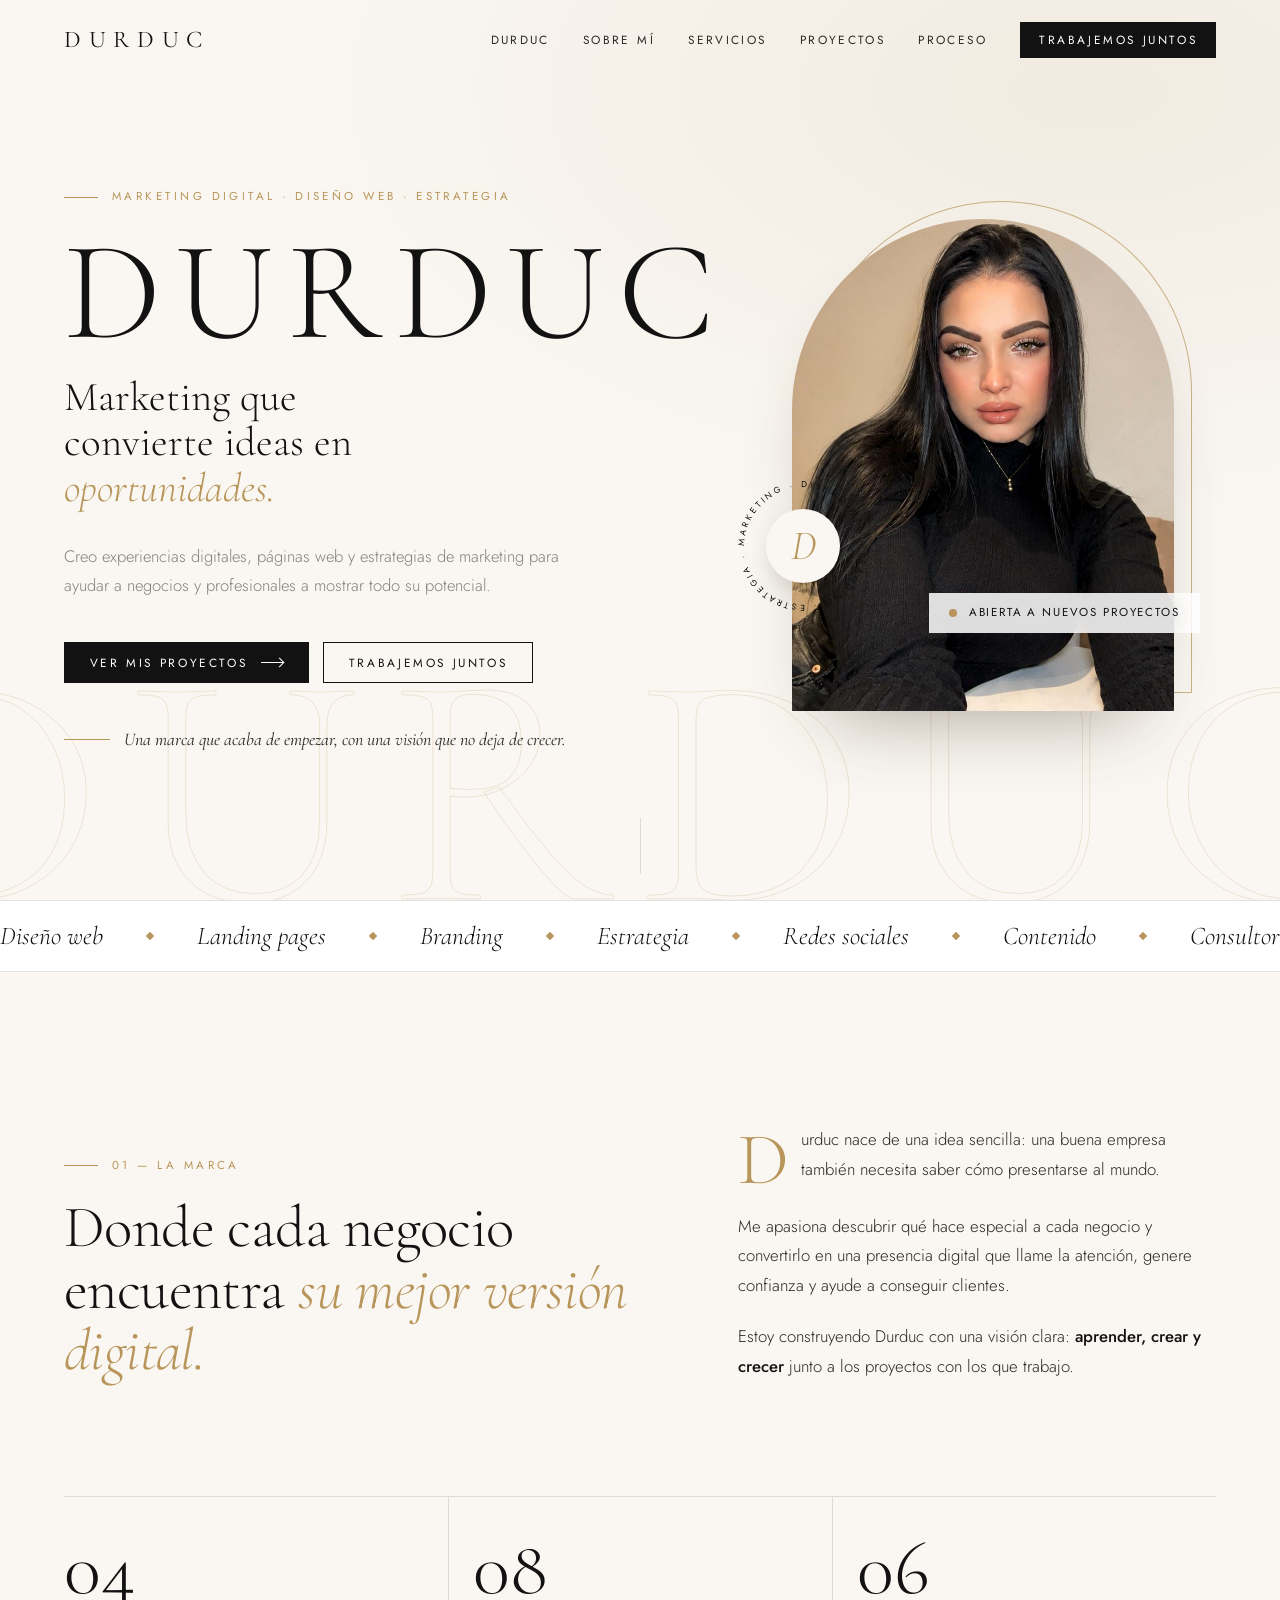
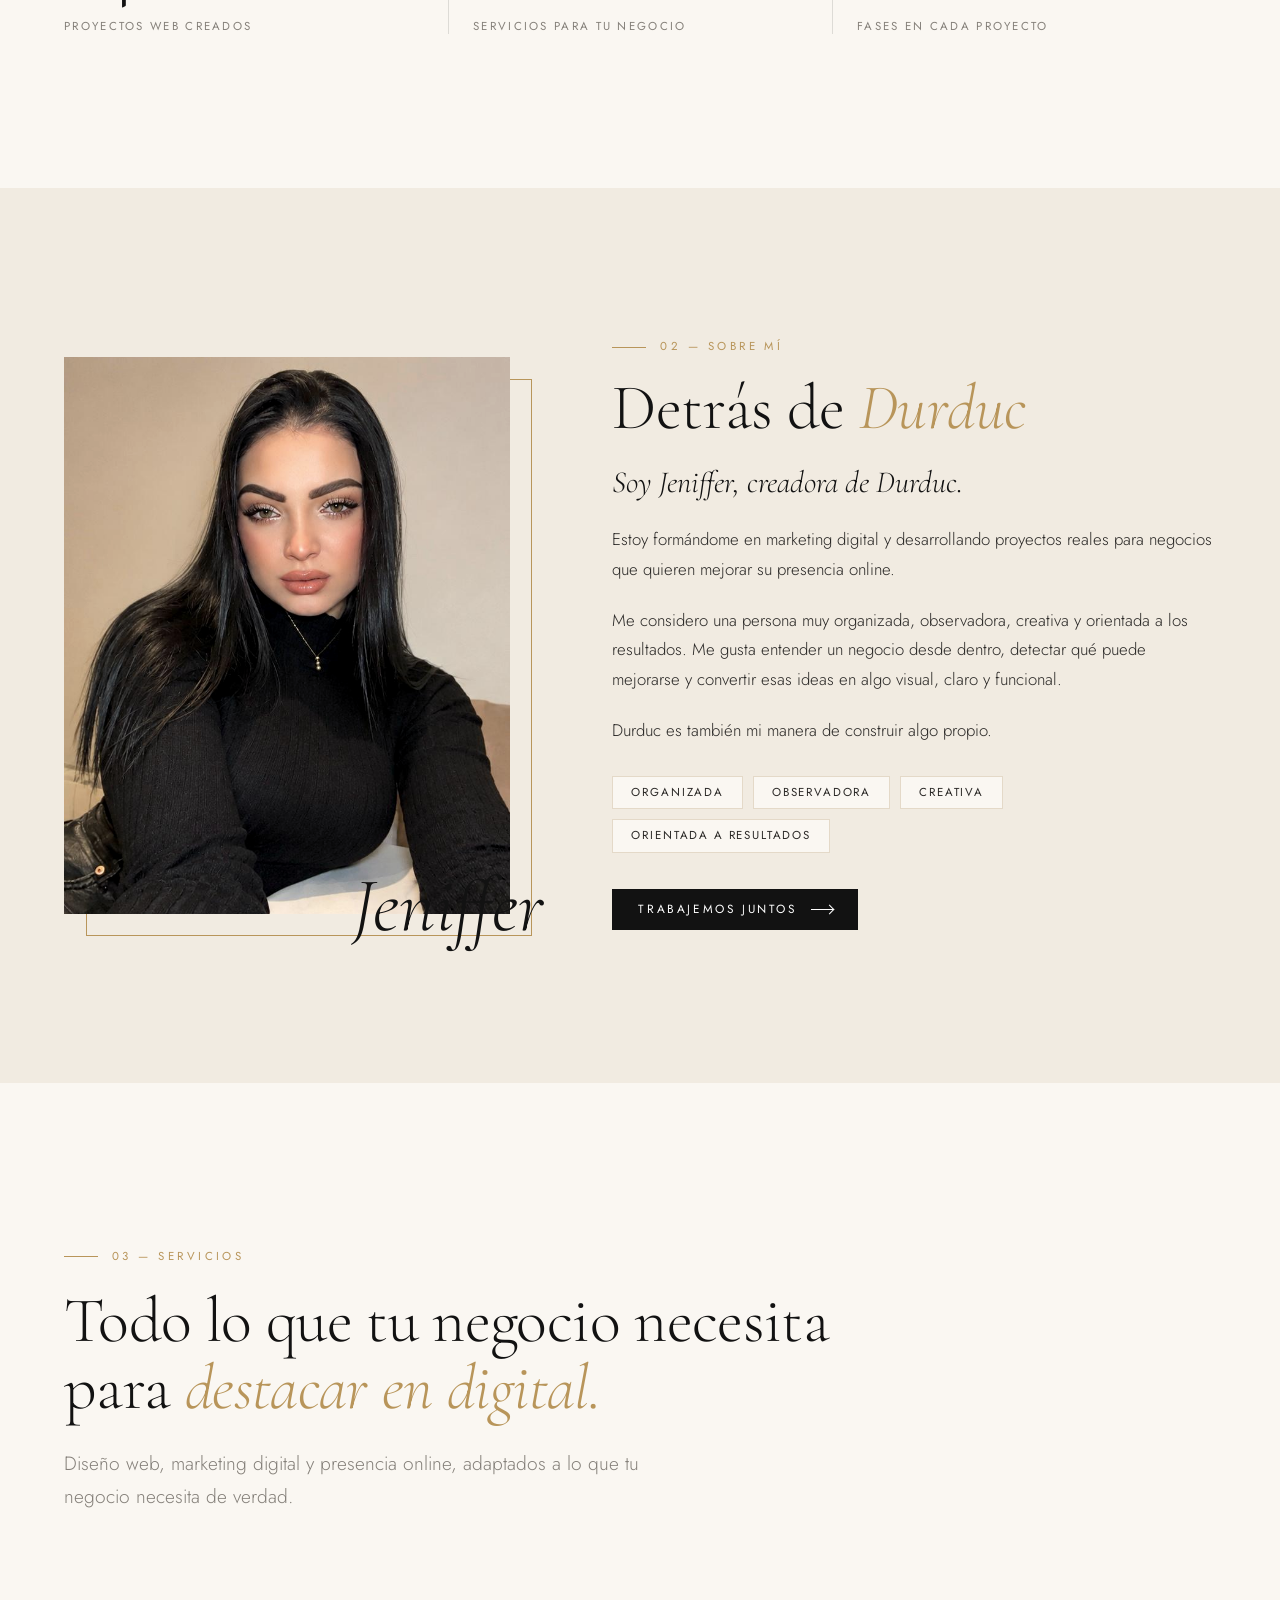
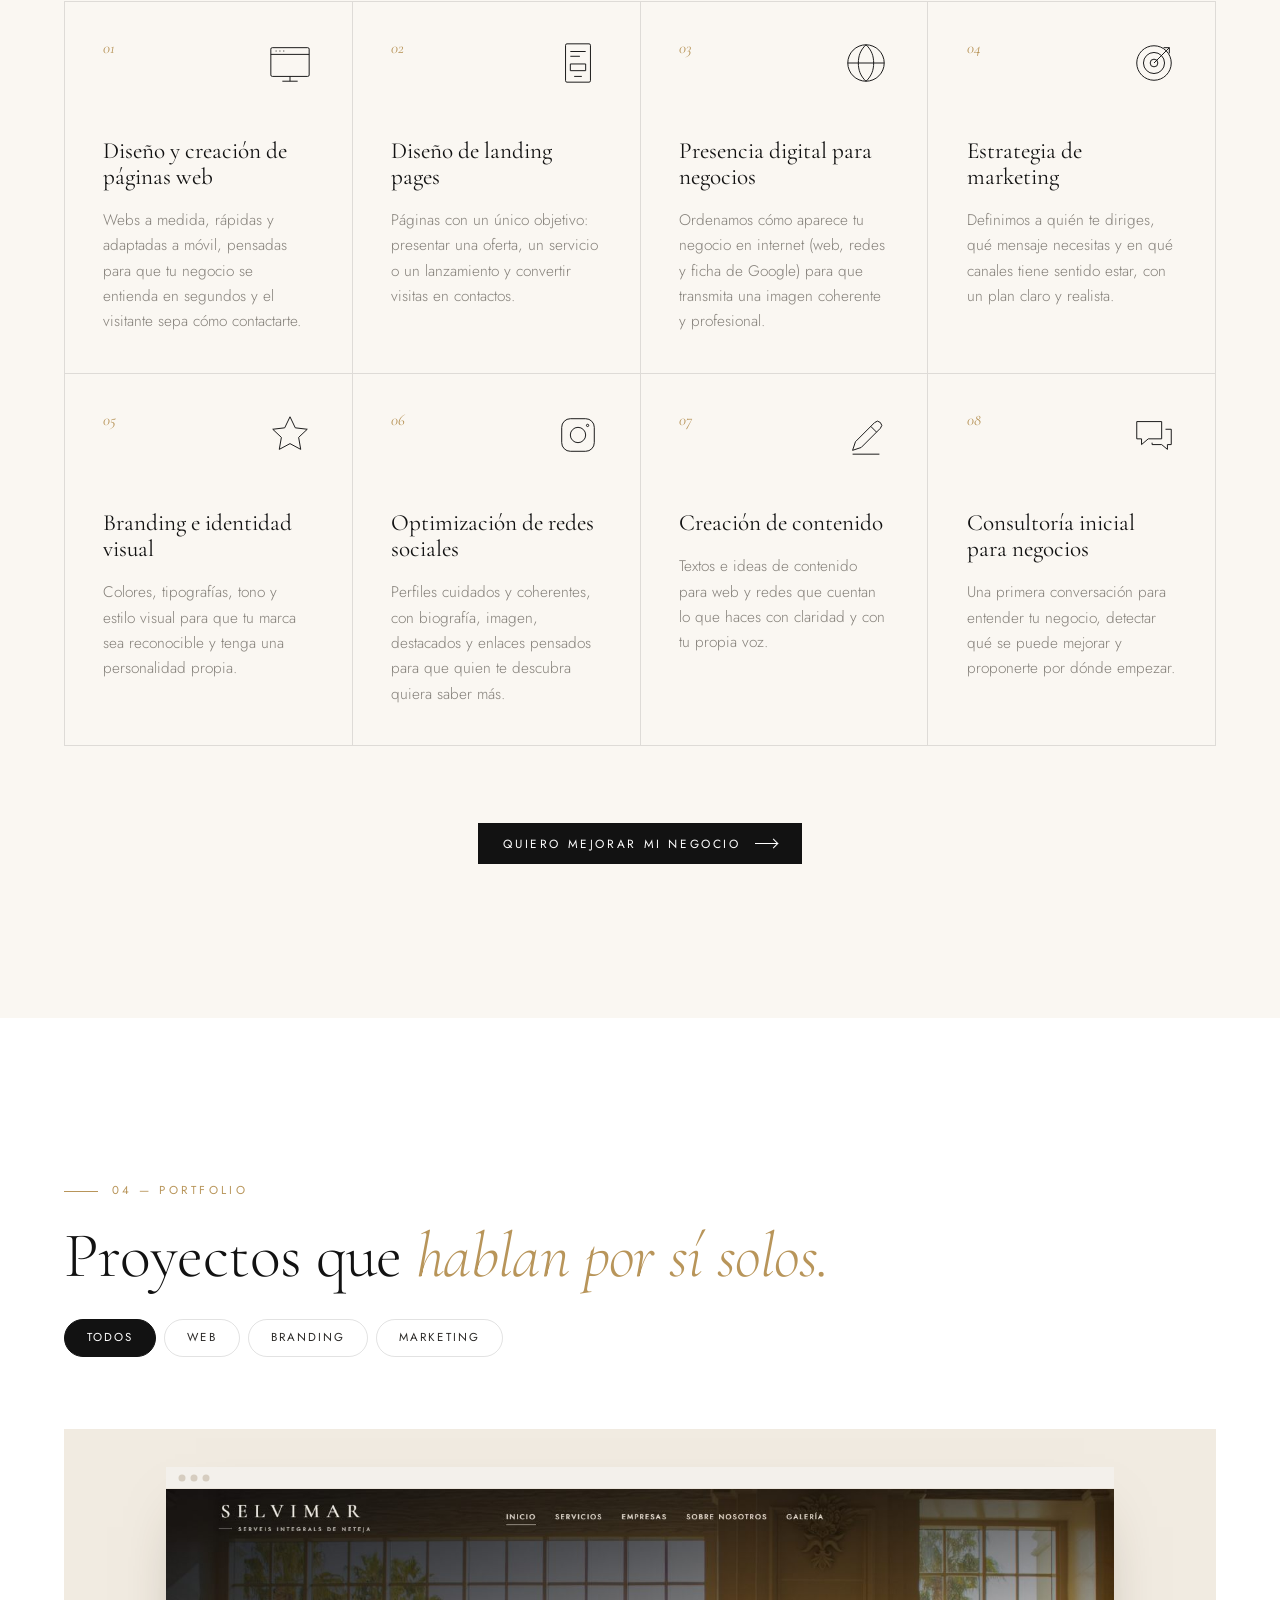
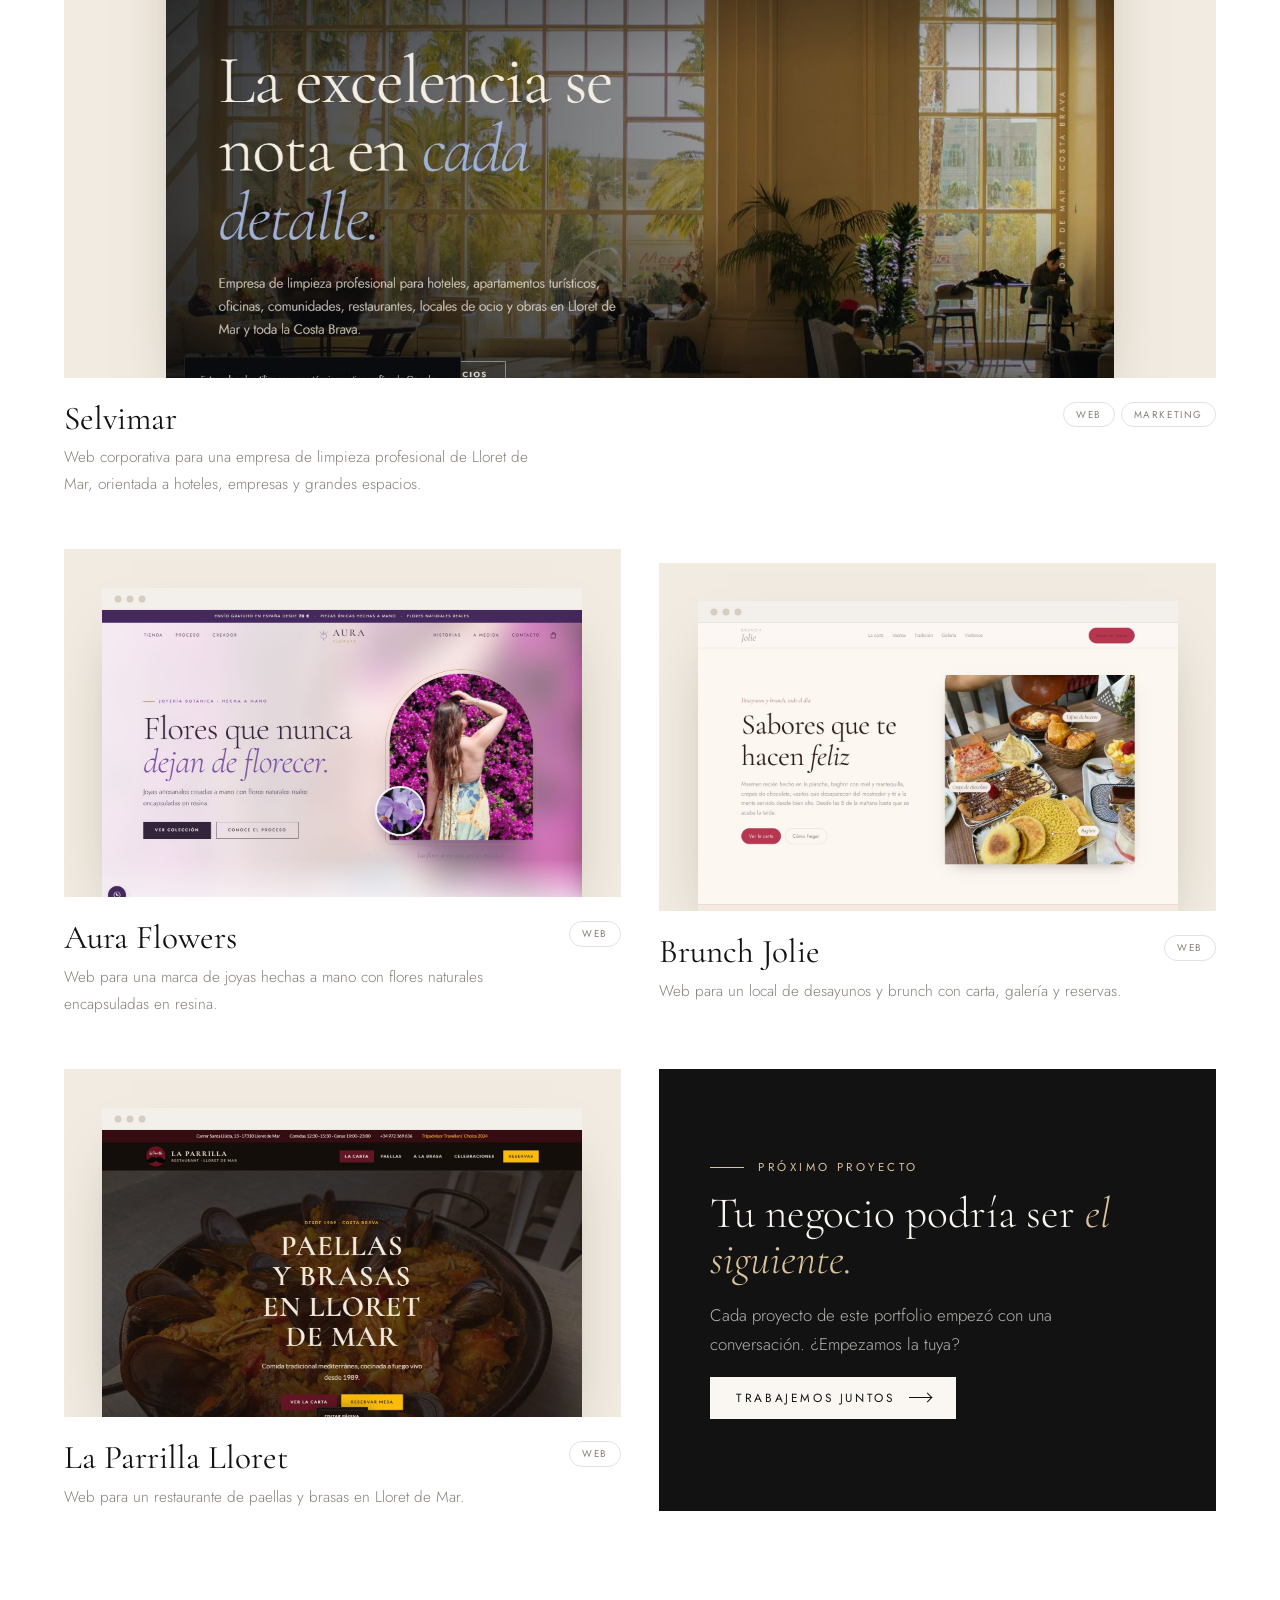
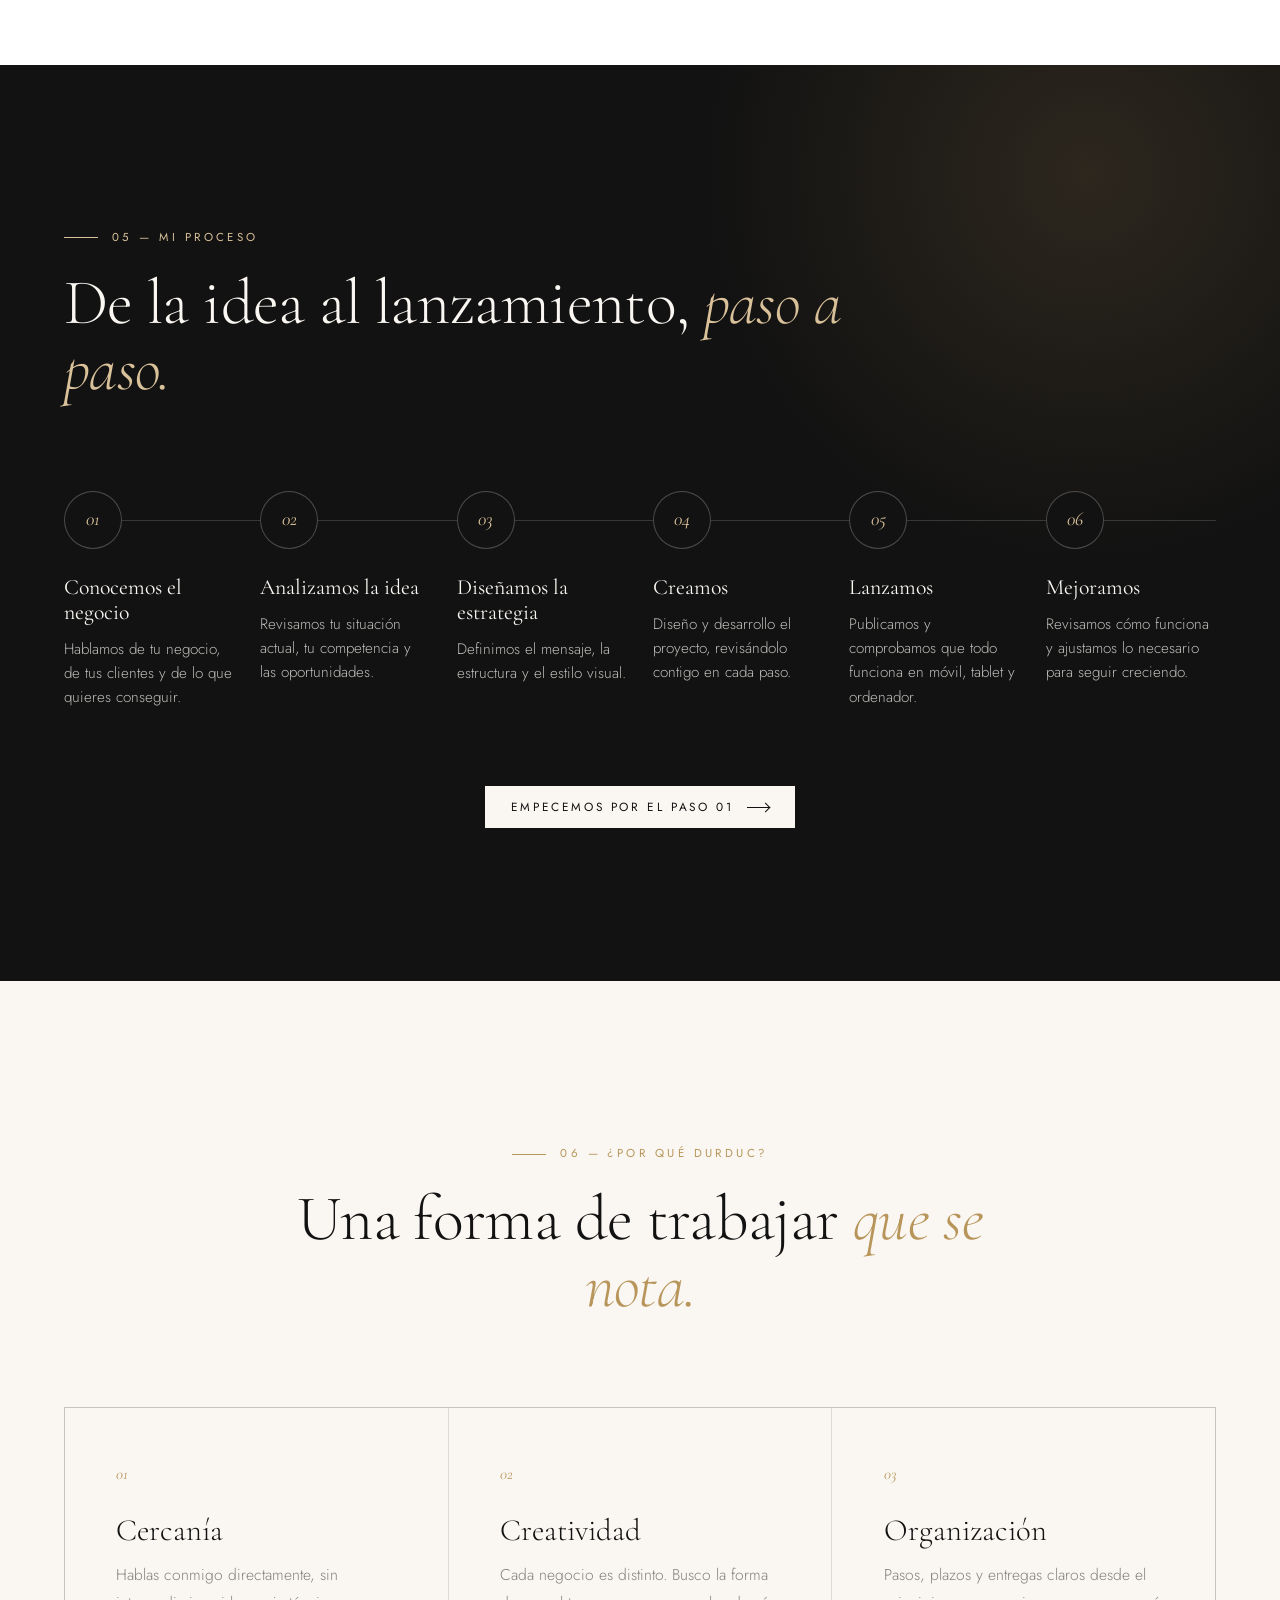
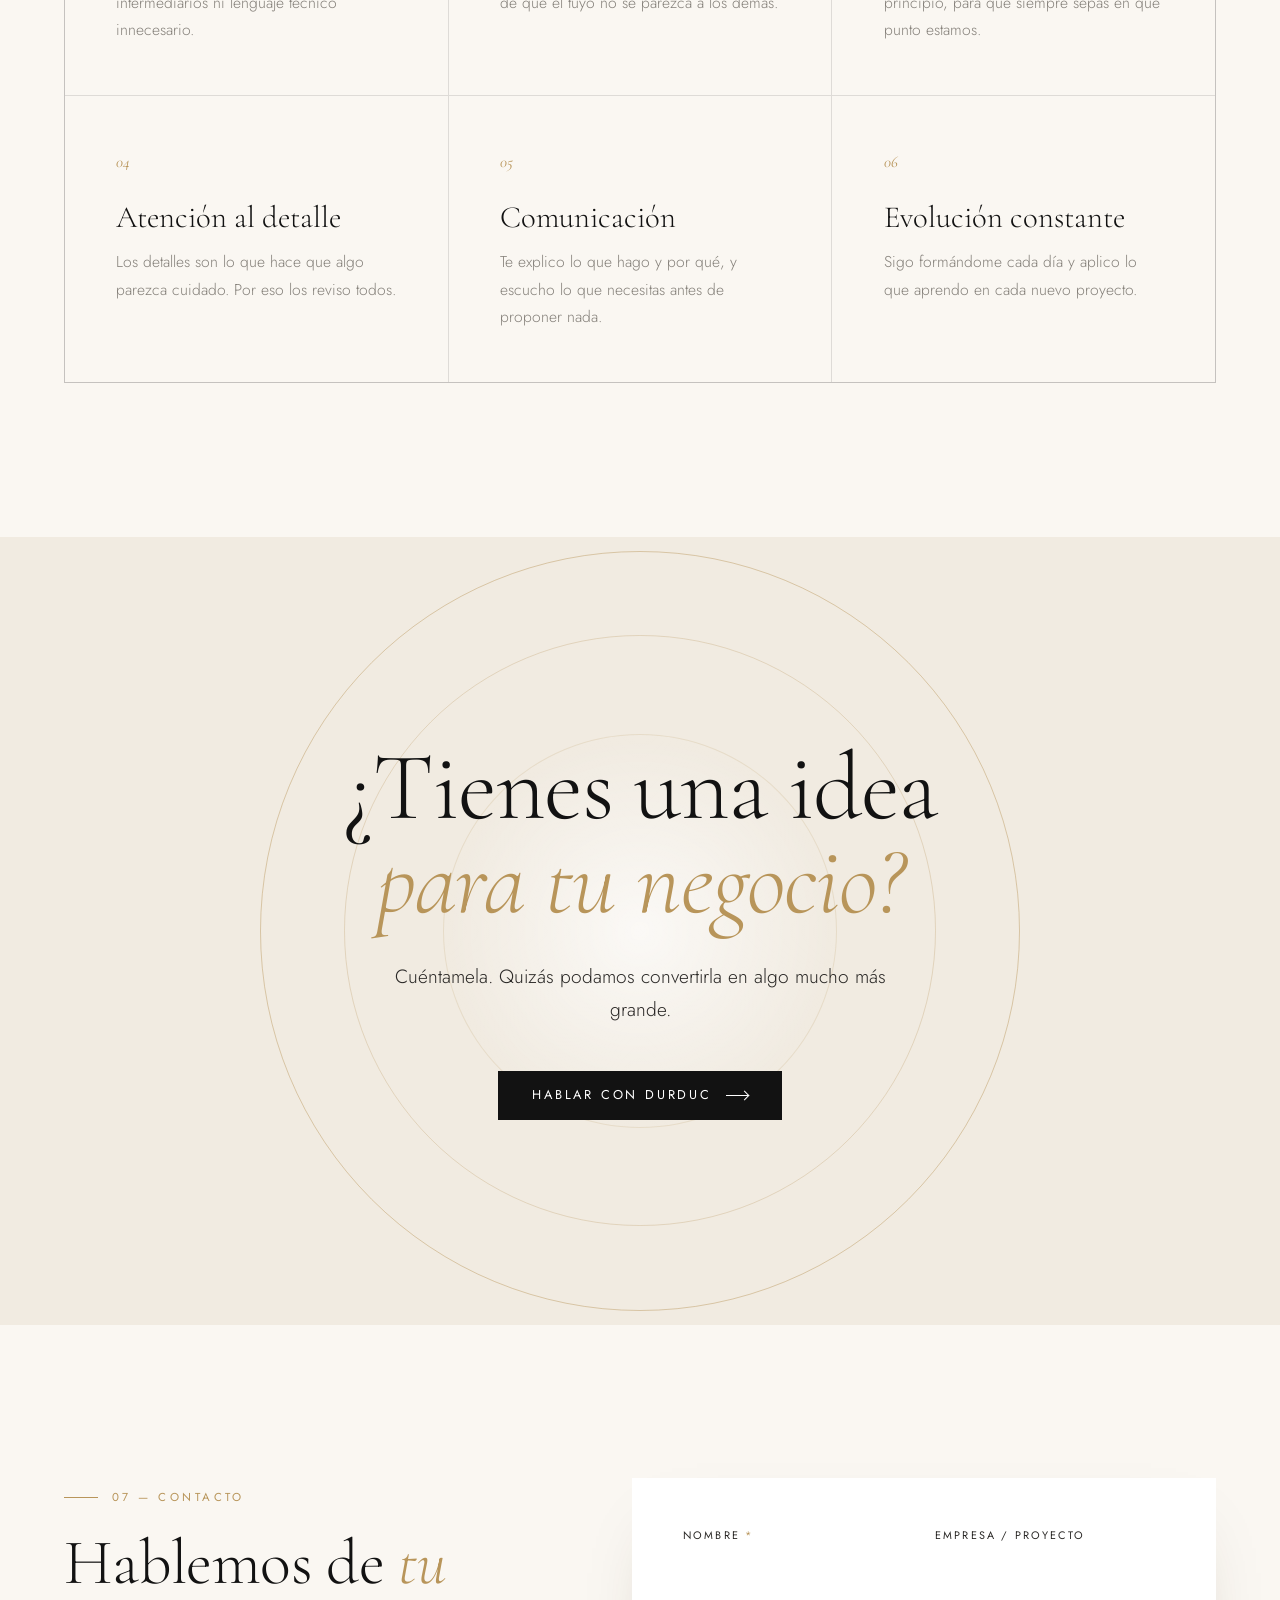
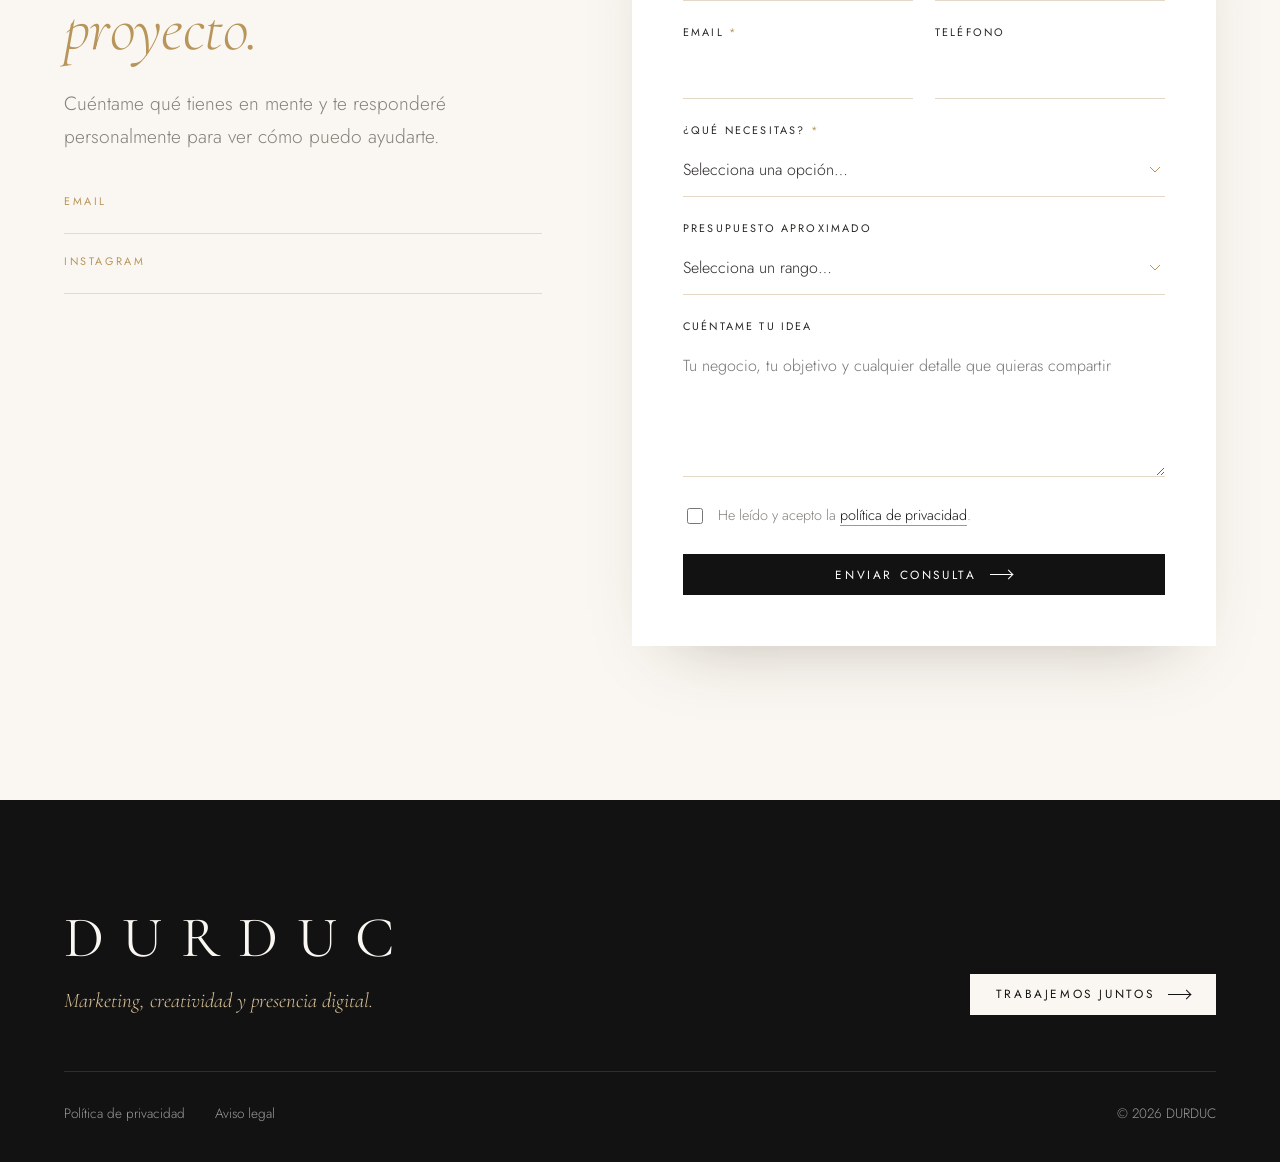
==== index.html @ 38054ec7 "Web de la marca DURDUC Marca personal de marketing digital: hero con retrato, sobre la marca, sobre " ====
<!doctype html>
<html lang="es" class="no-js">
<head>
<meta charset="utf-8">
<meta name="viewport" content="width=device-width, initial-scale=1, viewport-fit=cover">
<title>DURDUC | Marketing digital y diseño de páginas web</title>
<meta name="description" content="DURDUC es una marca de marketing digital creada por Jeniffer: diseño y creación de páginas web, landing pages, branding, estrategia de marketing y presencia digital para negocios y profesionales.">
<meta name="robots" content="index,follow">
<meta name="author" content="Jeniffer · DURDUC">
<meta name="theme-color" content="#f4efe7">
<link rel="canonical" href="https://durducco-source.github.io/durduc-web/">
<link rel="icon" href="assets/icons/favicon.svg" type="image/svg+xml">
<meta property="og:type" content="website">
<meta property="og:locale" content="es_ES">
<meta property="og:site_name" content="DURDUC">
<meta property="og:title" content="DURDUC | Marketing que convierte ideas en oportunidades">
<meta property="og:description" content="Diseño web, landing pages, branding y estrategia de marketing para negocios y profesionales que quieren mostrar todo su potencial.">
<meta property="og:url" content="https://durducco-source.github.io/durduc-web/">
<meta property="og:image" content="https://durducco-source.github.io/durduc-web/assets/img/og-image.jpg">
<meta name="twitter:card" content="summary_large_image">
<!-- GOOGLE SEARCH CONSOLE: pega aquí la etiqueta de verificación que te da Search Console, por ejemplo:
<meta name="google-site-verification" content="TU_CODIGO"> -->
<link rel="preconnect" href="https://fonts.googleapis.com">
<link rel="preconnect" href="https://fonts.gstatic.com" crossorigin>
<link href="https://fonts.googleapis.com/css2?family=Cormorant+Garamond:ital,wght@0,300;0,400;0,500;1,300;1,400&family=Jost:wght@300;400;500&display=swap" rel="stylesheet">
<link rel="stylesheet" href="css/styles.css">
<link rel="preload" as="image" href="assets/img/jeniffer.jpg">
<script>document.documentElement.className = 'js';</script>
</head>
<body>
<a class="skip" href="#main">Saltar al contenido</a>

<header class="header">
  <div class="container header-inner">
    <a class="logo" href="#inicio" aria-label="DURDUC · Inicio">DURDUC</a>
    <button class="burger" type="button" aria-label="Abrir menú" aria-expanded="false" aria-controls="menu"><span></span><span></span></button>
    <nav class="nav" id="menu" aria-label="Principal">
      <a href="#durduc">Durduc</a>
      <a href="#sobre-mi">Sobre mí</a>
      <a href="#servicios">Servicios</a>
      <a href="#proyectos">Proyectos</a>
      <a href="#proceso">Proceso</a>
      <a class="btn btn--dark btn--sm" href="#contacto">Trabajemos juntos</a>
    </nav>
  </div>
</header>

<main id="main">

  <!-- ================================ HERO ================================ -->
  <section class="hero" id="inicio" aria-labelledby="hero-title">
    <span class="hero-ghost" aria-hidden="true">DURDUC</span>
    <div class="container hero-grid">
      <div class="hero-copy">
        <p class="eyebrow hero-in" style="--i:0">Marketing digital · Diseño web · Estrategia</p>
        <h1 id="hero-title">
          <span class="hero-brand hero-in" style="--i:1">DURDUC</span>
          <span class="hero-claim hero-in" style="--i:2">Marketing que convierte ideas en <em>oportunidades.</em></span>
        </h1>
        <p class="hero-text hero-in" style="--i:3">Creo experiencias digitales, páginas web y estrategias de marketing para ayudar a negocios y profesionales a mostrar todo su potencial.</p>
        <div class="hero-cta hero-in" style="--i:4">
          <a class="btn btn--dark" href="#proyectos">Ver mis proyectos <i class="arr" aria-hidden="true"></i></a>
          <a class="btn btn--line" href="#contacto">Trabajemos juntos</a>
        </div>
        <p class="hero-note hero-in" style="--i:5"><span class="gold-line" aria-hidden="true"></span>Una marca que acaba de empezar, con una visión que no deja de crecer.</p>
      </div>

      <div class="hero-visual hero-in" style="--i:2" data-tilt>
        <div class="portrait">
          <div class="portrait-frame" aria-hidden="true"></div>
          <div class="portrait-img"><img src="assets/img/jeniffer.jpg" alt="Jeniffer, creadora de DURDUC" width="728" height="941" fetchpriority="high"></div>
        </div>
        <svg class="badge-rotate" viewBox="0 0 200 200" aria-hidden="true">
          <defs><path id="circle" d="M100,100 m-78,0 a78,78 0 1,1 156,0 a78,78 0 1,1 -156,0"/></defs>
          <text><textPath href="#circle">MARKETING · DISEÑO WEB · BRANDING · ESTRATEGIA ·</textPath></text>
        </svg>
        <span class="badge-core" aria-hidden="true">D</span>
        <div class="hero-card"><span class="dot" aria-hidden="true"></span>Abierta a nuevos proyectos</div>
      </div>
    </div>
    <a class="scroll-cue" href="#durduc" aria-label="Bajar a la siguiente sección"><span></span></a>
  </section>

  <div class="marquee" aria-hidden="true">
    <div class="marquee-track">
      <span>Diseño web</span><span>Landing pages</span><span>Branding</span><span>Estrategia</span><span>Redes sociales</span><span>Contenido</span><span>Consultoría</span>
      <span>Diseño web</span><span>Landing pages</span><span>Branding</span><span>Estrategia</span><span>Redes sociales</span><span>Contenido</span><span>Consultoría</span>
    </div>
  </div>

  <!-- ============================ SOBRE DURDUC ============================ -->
  <section class="section about-brand" id="durduc" aria-labelledby="durduc-title">
    <div class="container">
      <div class="ab-grid">
        <div class="ab-head reveal">
          <p class="eyebrow">01 — La marca</p>
          <h2 id="durduc-title" class="title">Donde cada negocio encuentra <em>su mejor versión digital.</em></h2>
        </div>
        <div class="ab-text">
          <p class="reveal" style="--d:.05s"><span class="dropcap">D</span>urduc nace de una idea sencilla: una buena empresa también necesita saber cómo presentarse al mundo.</p>
          <p class="reveal" style="--d:.12s">Me apasiona descubrir qué hace especial a cada negocio y convertirlo en una presencia digital que llame la atención, genere confianza y ayude a conseguir clientes.</p>
          <p class="reveal" style="--d:.19s">Estoy construyendo Durduc con una visión clara: <strong>aprender, crear y crecer</strong> junto a los proyectos con los que trabajo.</p>
        </div>
      </div>
      <ul class="stats reveal" aria-label="Durduc en cifras">
        <li><b data-count="projects">0</b><span>proyectos web creados</span></li>
        <li><b data-count="services">0</b><span>servicios para tu negocio</span></li>
        <li><b data-count-to="6">0</b><span>fases en cada proyecto</span></li>
      </ul>
    </div>
  </section>

  <!-- =============================== SOBRE MÍ =============================== -->
  <section class="section me" id="sobre-mi" aria-labelledby="me-title">
    <div class="container me-grid">
      <div class="me-media reveal reveal--left">
        <div class="me-img"><img src="assets/img/jeniffer.jpg" alt="Retrato de Jeniffer, creadora de DURDUC" width="728" height="941" loading="lazy" decoding="async"></div>
        <p class="me-sign" aria-hidden="true">Jeniffer</p>
      </div>
      <div class="me-text">
        <p class="eyebrow reveal">02 — Sobre mí</p>
        <h2 id="me-title" class="title reveal">Detrás de <em>Durduc</em></h2>
        <p class="lead reveal">Soy Jeniffer, creadora de Durduc.</p>
        <p class="reveal">Estoy formándome en marketing digital y desarrollando proyectos reales para negocios que quieren mejorar su presencia online.</p>
        <p class="reveal">Me considero una persona muy organizada, observadora, creativa y orientada a los resultados. Me gusta entender un negocio desde dentro, detectar qué puede mejorarse y convertir esas ideas en algo visual, claro y funcional.</p>
        <p class="reveal">Durduc es también mi manera de construir algo propio.</p>
        <ul class="traits reveal" aria-label="Cómo soy trabajando"><li>Organizada</li><li>Observadora</li><li>Creativa</li><li>Orientada a resultados</li></ul>
        <a class="btn btn--dark reveal" href="#contacto">Trabajemos juntos <i class="arr" aria-hidden="true"></i></a>
      </div>
    </div>
  </section>

  <!-- =============================== SERVICIOS =============================== -->
  <section class="section services" id="servicios" aria-labelledby="svc-title">
    <div class="container">
      <div class="section-head reveal">
        <p class="eyebrow">03 — Servicios</p>
        <h2 id="svc-title" class="title">Todo lo que tu negocio necesita para <em>destacar en digital.</em></h2>
        <p class="lead">Diseño web, marketing digital y presencia online, adaptados a lo que tu negocio necesita de verdad.</p>
      </div>
      <div class="svc-grid" data-services><!-- Se rellena desde js/data.js --></div>
      <div class="center reveal"><a class="btn btn--dark" href="#contacto" data-need="Quiero mejorar mi negocio">Quiero mejorar mi negocio <i class="arr" aria-hidden="true"></i></a></div>
    </div>
  </section>

  <!-- =============================== PORTFOLIO =============================== -->
  <section class="section work" id="proyectos" aria-labelledby="work-title">
    <div class="container">
      <div class="work-head">
        <div class="reveal">
          <p class="eyebrow">04 — Portfolio</p>
          <h2 id="work-title" class="title">Proyectos que <em>hablan por sí solos.</em></h2>
        </div>
        <div class="filters reveal" role="group" aria-label="Filtrar proyectos">
          <button type="button" class="is-active" data-filter="todos" aria-pressed="true">Todos</button>
          <button type="button" data-filter="web" aria-pressed="false">Web</button>
          <button type="button" data-filter="branding" aria-pressed="false">Branding</button>
          <button type="button" data-filter="marketing" aria-pressed="false">Marketing</button>
        </div>
      </div>
      <div class="work-grid" data-projects><!-- Se rellena desde js/data.js --></div>
    </div>
  </section>

  <!-- ================================ PROCESO ================================ -->
  <section class="section process on-dark" id="proceso" aria-labelledby="process-title">
    <div class="container">
      <div class="section-head reveal">
        <p class="eyebrow">05 — Mi proceso</p>
        <h2 id="process-title" class="title">De la idea al lanzamiento, <em>paso a paso.</em></h2>
      </div>
      <ol class="timeline" data-timeline>
        <li class="step reveal" style="--d:0s"><span class="step-n">01</span><h3>Conocemos el negocio</h3><p>Hablamos de tu negocio, de tus clientes y de lo que quieres conseguir.</p></li>
        <li class="step reveal" style="--d:.08s"><span class="step-n">02</span><h3>Analizamos la idea</h3><p>Revisamos tu situación actual, tu competencia y las oportunidades.</p></li>
        <li class="step reveal" style="--d:.16s"><span class="step-n">03</span><h3>Diseñamos la estrategia</h3><p>Definimos el mensaje, la estructura y el estilo visual.</p></li>
        <li class="step reveal" style="--d:.24s"><span class="step-n">04</span><h3>Creamos</h3><p>Diseño y desarrollo el proyecto, revisándolo contigo en cada paso.</p></li>
        <li class="step reveal" style="--d:.32s"><span class="step-n">05</span><h3>Lanzamos</h3><p>Publicamos y comprobamos que todo funciona en móvil, tablet y ordenador.</p></li>
        <li class="step reveal" style="--d:.40s"><span class="step-n">06</span><h3>Mejoramos</h3><p>Revisamos cómo funciona y ajustamos lo necesario para seguir creciendo.</p></li>
      </ol>
      <div class="center reveal"><a class="btn btn--light" href="#contacto">Empecemos por el paso 01 <i class="arr" aria-hidden="true"></i></a></div>
    </div>
  </section>

  <!-- ============================= POR QUÉ DURDUC ============================= -->
  <section class="section values" id="por-que" aria-labelledby="values-title">
    <div class="container">
      <div class="section-head section-head--center reveal">
        <p class="eyebrow">06 — ¿Por qué Durduc?</p>
        <h2 id="values-title" class="title">Una forma de trabajar <em>que se nota.</em></h2>
      </div>
      <div class="val-grid">
        <article class="val reveal" style="--d:0s"><span class="val-n">01</span><h3>Cercanía</h3><p>Hablas conmigo directamente, sin intermediarios ni lenguaje técnico innecesario.</p></article>
        <article class="val reveal" style="--d:.08s"><span class="val-n">02</span><h3>Creatividad</h3><p>Cada negocio es distinto. Busco la forma de que el tuyo no se parezca a los demás.</p></article>
        <article class="val reveal" style="--d:.16s"><span class="val-n">03</span><h3>Organización</h3><p>Pasos, plazos y entregas claros desde el principio, para que siempre sepas en qué punto estamos.</p></article>
        <article class="val reveal" style="--d:0s"><span class="val-n">04</span><h3>Atención al detalle</h3><p>Los detalles son lo que hace que algo parezca cuidado. Por eso los reviso todos.</p></article>
        <article class="val reveal" style="--d:.08s"><span class="val-n">05</span><h3>Comunicación</h3><p>Te explico lo que hago y por qué, y escucho lo que necesitas antes de proponer nada.</p></article>
        <article class="val reveal" style="--d:.16s"><span class="val-n">06</span><h3>Evolución constante</h3><p>Sigo formándome cada día y aplico lo que aprendo en cada nuevo proyecto.</p></article>
      </div>
    </div>
  </section>

  <!-- =============================== CTA FINAL =============================== -->
  <section class="cta-final" aria-labelledby="cta-title">
    <div class="cta-orb" aria-hidden="true"></div>
    <div class="container cta-inner reveal">
      <h2 id="cta-title">¿Tienes una idea <em>para tu negocio?</em></h2>
      <p>Cuéntamela. Quizás podamos convertirla en algo mucho más grande.</p>
      <a class="btn btn--dark btn--lg" href="#contacto">Hablar con Durduc <i class="arr" aria-hidden="true"></i></a>
    </div>
  </section>

  <!-- ================================ CONTACTO ================================ -->
  <section class="section contact" id="contacto" aria-labelledby="contact-title">
    <div class="container contact-grid">
      <div class="contact-intro reveal reveal--left">
        <p class="eyebrow">07 — Contacto</p>
        <h2 id="contact-title" class="title">Hablemos de <em>tu proyecto.</em></h2>
        <p class="lead">Cuéntame qué tienes en mente y te responderé personalmente para ver cómo puedo ayudarte.</p>
        <ul class="contact-links">
          <li data-show-if="contacto.email" hidden><small>Email</small><a href="#" data-mail></a></li>
          <li data-show-if="contacto.instagram" hidden><small>Instagram</small><a href="#" data-insta target="_blank" rel="noopener"></a></li>
        </ul>
      </div>

      <div class="form-card reveal reveal--right">
        <form class="form" id="contact-form" novalidate>
          <div class="field"><label for="f-nombre">Nombre <i>*</i></label><input id="f-nombre" name="nombre" type="text" autocomplete="name" required><span class="err">Escribe tu nombre.</span></div>
          <div class="field"><label for="f-empresa">Empresa / proyecto</label><input id="f-empresa" name="empresa" type="text" autocomplete="organization"></div>
          <div class="field"><label for="f-email">Email <i>*</i></label><input id="f-email" name="email" type="email" autocomplete="email" required><span class="err">Escribe un email válido.</span></div>
          <div class="field"><label for="f-tel">Teléfono</label><input id="f-tel" name="telefono" type="tel" autocomplete="tel" inputmode="tel"></div>
          <div class="field field--full"><label for="f-need">¿Qué necesitas? <i>*</i></label><select id="f-need" name="necesidad" required><option value="">Selecciona una opción…</option></select><span class="err">Elige una opción.</span></div>
          <div class="field field--full"><label for="f-budget">Presupuesto aproximado</label><select id="f-budget" name="presupuesto"><option value="">Selecciona un rango…</option><option>Menos de 300 €</option><option>Entre 300 € y 600 €</option><option>Entre 600 € y 1.000 €</option><option>Más de 1.000 €</option><option>Aún no lo sé</option></select></div>
          <div class="field field--full"><label for="f-msg">Cuéntame tu idea</label><textarea id="f-msg" name="mensaje" rows="4" placeholder="Tu negocio, tu objetivo y cualquier detalle que quieras compartir"></textarea></div>
          <div class="hp" aria-hidden="true"><label>No rellenar<input type="text" name="_gotcha" tabindex="-1" autocomplete="off"></label></div>
          <label class="consent"><input type="checkbox" id="f-priv" required><span>He leído y acepto la <a href="privacidad.html" target="_blank" rel="noopener">política de privacidad</a>.</span></label>
          <button class="btn btn--dark btn--full" type="submit">Enviar consulta <i class="arr" aria-hidden="true"></i></button>
          <p class="form-msg" id="form-msg" role="status" aria-live="polite" hidden></p>
        </form>
      </div>
    </div>
  </section>

</main>

<!-- Ventana de proyecto -->
<dialog class="modal" id="project-modal" aria-labelledby="pm-title">
  <div class="modal-card">
    <button class="modal-close" type="button" data-close aria-label="Cerrar"><svg viewBox="0 0 16 16" aria-hidden="true"><path d="M1 1l14 14M15 1L1 15" stroke="currentColor" stroke-width="1.3" fill="none"/></svg></button>
    <div class="modal-media">
      <div class="browser"><span class="browser-bar"><i></i><i></i><i></i></span><img id="pm-img" src="" alt=""></div>
      <div class="phone"><img id="pm-img-m" src="" alt=""></div>
    </div>
    <div class="modal-body">
      <p class="eyebrow" id="pm-sector"></p>
      <h3 id="pm-title"></h3>
      <p id="pm-desc"></p>
      <h4>Trabajo realizado</h4>
      <ul id="pm-work"></ul>
      <div class="modal-cta">
        <a class="btn btn--dark" id="pm-link" href="#" target="_blank" rel="noopener">Ver la web <i class="arr" aria-hidden="true"></i></a>
        <a class="btn btn--line" id="pm-want" href="#contacto">Quiero algo así</a>
      </div>
    </div>
  </div>
</dialog>

<footer class="footer">
  <div class="container">
    <div class="footer-top">
      <div>
        <a class="logo logo--lg" href="#inicio">DURDUC</a>
        <p class="footer-claim">Marketing, creatividad y presencia digital.</p>
      </div>
      <a class="btn btn--light" href="#contacto">Trabajemos juntos <i class="arr" aria-hidden="true"></i></a>
    </div>
    <div class="footer-bottom">
      <ul class="footer-links">
        <li data-show-if="contacto.instagram" hidden><a href="#" data-insta-plain target="_blank" rel="noopener">Instagram</a></li>
        <li data-show-if="contacto.email" hidden><a href="#" data-mail-plain>Email</a></li>
        <li><a href="privacidad.html">Política de privacidad</a></li>
        <li><a href="aviso-legal.html">Aviso legal</a></li>
      </ul>
      <span>© <span data-year>2026</span> DURDUC</span>
    </div>
  </div>
</footer>

<script src="js/config.js"></script>
<script src="js/data.js"></script>
<script src="js/main.js" defer></script>
</body>
</html>
---- css/styles.css ----
/* ==========================================================================
   DURDUC · ESTILOS
   Paleta: blanco, marfil, beige, negro, gris suave y detalles dorados.
   ========================================================================== */

:root {
  /* ---------- COLORES ---------- */
  --white:   #ffffff;
  --ivory:   #faf7f2;   /* fondo principal */
  --beige:   #f1ebe1;   /* secciones suaves */
  --sand:    #e4d9c8;   /* bordes y detalles */
  --black:   #121212;   /* textos y secciones oscuras */
  --ink:     #2a2826;   /* texto de lectura */
  --grey:    #85807a;   /* texto secundario */
  --line:    rgba(18, 18, 18, .12);
  --gold:    #b8955a;   /* detalle dorado */
  --gold-lt: #d9c19a;

  /* ---------- TIPOGRAFÍAS ---------- */
  --serif: "Cormorant Garamond", Georgia, "Times New Roman", serif;
  --sans:  "Jost", "Helvetica Neue", "Segoe UI", Arial, sans-serif;

  /* ---------- MEDIDAS ---------- */
  --gutter: clamp(20px, 5vw, 72px);
  --maxw: 1280px;
  --ease: cubic-bezier(.22, .61, .21, 1);
  --header-h: 80px;
}

/* ---------- Base ---------- */
*, *::before, *::after { box-sizing: border-box; }
html { scroll-behavior: smooth; -webkit-text-size-adjust: 100%; }
body { margin: 0; background: var(--ivory); color: var(--ink); font: 300 1.05rem/1.75 var(--sans); overflow-x: hidden; -webkit-font-smoothing: antialiased; }
img, svg { display: block; max-width: 100%; }
img { height: auto; }
a { color: inherit; text-decoration: none; }
button, input, select, textarea { font: inherit; color: inherit; }
button { cursor: pointer; background: none; border: 0; padding: 0; }
h1, h2, h3, h4 { margin: 0; font-family: var(--serif); font-weight: 400; color: var(--black); line-height: 1.05; }
p { margin: 0; }
ul, ol { margin: 0; padding: 0; list-style: none; }
em { font-style: italic; }
strong { font-weight: 500; color: var(--black); }
::selection { background: var(--gold-lt); color: var(--black); }
:focus-visible { outline: 2px solid var(--gold); outline-offset: 3px; }

.skip { position: absolute; left: -9999px; top: 12px; z-index: 100; background: var(--black); color: var(--white); padding: 10px 16px; }
.skip:focus { left: 12px; }
.container { width: 100%; max-width: calc(var(--maxw) + var(--gutter) * 2); margin: 0 auto; padding: 0 var(--gutter); }
.section { position: relative; padding: clamp(88px, 12vw, 160px) 0; }
.center { text-align: center; margin-top: clamp(48px, 6vw, 80px); }

.eyebrow { display: inline-flex; align-items: center; gap: 14px; font: 400 .72rem/1 var(--sans); letter-spacing: .3em; text-transform: uppercase; color: var(--gold); }
.eyebrow::before { content: ""; width: 34px; height: 1px; background: currentColor; }
.title { margin-top: 22px; font-size: clamp(2.3rem, 5vw, 4.4rem); font-weight: 300; letter-spacing: -.01em; line-height: 1.04; }
.title em { color: var(--gold); font-weight: 300; }
.lead { font-size: clamp(1.1rem, 1.5vw, 1.28rem); color: var(--grey); line-height: 1.7; }
.section-head { max-width: 780px; margin-bottom: clamp(52px, 7vw, 88px); }
.section-head .lead { margin-top: 26px; max-width: 600px; }
.section-head--center { margin-inline: auto; text-align: center; }
.section-head--center .eyebrow { justify-content: center; }

/* ---------- Botones ---------- */
.btn {
  position: relative; display: inline-flex; align-items: center; justify-content: center; gap: 14px;
  padding: 1.15em 2.1em; font: 400 .74rem/1 var(--sans); letter-spacing: .22em; text-transform: uppercase;
  border: 1px solid var(--black); overflow: hidden; isolation: isolate; transition: color .5s var(--ease), border-color .5s var(--ease), transform .3s var(--ease);
}
.btn::before { content: ""; position: absolute; inset: 0; z-index: -1; transform: scaleX(0); transform-origin: right; transition: transform .6s var(--ease); }
.btn:hover::before { transform: scaleX(1); transform-origin: left; }
.btn:active { transform: scale(.98); }
.btn--dark { background: var(--black); color: var(--white); }
.btn--dark::before { background: var(--gold); }
.btn--dark:hover { border-color: var(--gold); }
.btn--line { color: var(--black); }
.btn--line::before { background: var(--black); }
.btn--line:hover { color: var(--white); }
.btn--light { background: var(--ivory); color: var(--black); border-color: var(--ivory); }
.btn--light::before { background: var(--gold); }
.btn--light:hover { color: var(--black); border-color: var(--gold); }
.btn--sm { padding: .95em 1.5em; }
.btn--lg { padding: 1.35em 2.6em; font-size: .8rem; }
.btn--full { width: 100%; }
.arr { position: relative; width: 22px; height: 1px; background: currentColor; transition: width .45s var(--ease); }
.arr::after { content: ""; position: absolute; right: 0; top: -3px; width: 7px; height: 7px; border-top: 1px solid currentColor; border-right: 1px solid currentColor; transform: rotate(45deg); }
.btn:hover .arr { width: 32px; }

/* ---------- Cabecera ---------- */
.header { position: fixed; inset: 0 0 auto; z-index: 50; height: var(--header-h); transition: background .5s, box-shadow .5s, height .5s var(--ease); }
.header.is-scrolled { background: rgba(250, 247, 242, .88); -webkit-backdrop-filter: blur(14px); backdrop-filter: blur(14px); box-shadow: 0 1px 0 var(--line); height: 68px; }
.header-inner { height: 100%; display: flex; align-items: center; justify-content: space-between; gap: 24px; }
.logo { font: 400 1.5rem/1 var(--serif); letter-spacing: .32em; color: var(--black); margin-right: -.32em; }
.logo--lg { font-size: clamp(2.4rem, 5vw, 3.6rem); }
.nav { display: flex; align-items: center; gap: clamp(20px, 2.6vw, 38px); }
.nav > a:not(.btn) { position: relative; font: 400 .74rem/1 var(--sans); letter-spacing: .2em; text-transform: uppercase; color: var(--ink); padding: 8px 0; }
.nav > a:not(.btn)::after { content: ""; position: absolute; left: 0; bottom: 0; width: 100%; height: 1px; background: var(--gold); transform: scaleX(0); transform-origin: right; transition: transform .5s var(--ease); }
.nav > a:not(.btn):hover::after, .nav > a.is-active::after { transform: scaleX(1); transform-origin: left; }
.burger { display: none; width: 44px; height: 44px; position: relative; z-index: 60; }
.burger span { position: absolute; left: 10px; right: 10px; height: 1px; background: var(--black); transition: transform .5s var(--ease), top .5s var(--ease); }
.burger span:first-child { top: 18px; }
.burger span:last-child { top: 26px; }
.nav-open .burger span:first-child { top: 22px; transform: rotate(45deg); }
.nav-open .burger span:last-child { top: 22px; transform: rotate(-45deg); }
@media (max-width: 980px) {
  .burger { display: block; }
  .nav {
    position: fixed; inset: 0; z-index: 55; flex-direction: column; justify-content: center; gap: 28px; background: var(--ivory);
    opacity: 0; visibility: hidden; transition: opacity .5s var(--ease), visibility .5s;
  }
  .nav > a:not(.btn) { font: 300 2rem/1 var(--serif); letter-spacing: .02em; text-transform: none; }
  .nav-open .nav { opacity: 1; visibility: visible; }
  .nav-open { overflow: hidden; }
}

/* ---------- Animaciones de aparición ---------- */
.js .reveal { opacity: 0; transform: translateY(34px); transition: opacity 1s var(--ease) var(--d, 0s), transform 1.1s var(--ease) var(--d, 0s); }
.js .reveal--left { transform: translateX(-40px); }
.js .reveal--right { transform: translateX(40px); }
.js .reveal.is-in { opacity: 1; transform: none; }
.js .hero-in { opacity: 0; transform: translateY(28px); animation: heroIn 1.2s var(--ease) forwards; animation-delay: calc(.15s + var(--i, 0) * .14s); }
@keyframes heroIn { to { opacity: 1; transform: none; } }

/* ==========================================================================
   HERO
   ========================================================================== */
.hero { position: relative; min-height: 100vh; min-height: 100svh; display: flex; align-items: center; padding: calc(var(--header-h) + 40px) 0 90px; overflow: hidden;
  background: radial-gradient(120% 90% at 85% 10%, var(--beige) 0%, var(--ivory) 55%); }
.hero-ghost { position: absolute; left: 50%; bottom: -.18em; transform: translateX(-50%); font: 300 clamp(8rem, 26vw, 26rem)/1 var(--serif); letter-spacing: .08em; color: transparent; -webkit-text-stroke: 1px rgba(184, 149, 90, .22); white-space: nowrap; pointer-events: none; user-select: none; }
.hero-grid { position: relative; display: grid; grid-template-columns: 1.1fr .9fr; gap: clamp(40px, 6vw, 100px); align-items: center; }
.hero-copy .eyebrow { margin-bottom: 30px; }
.hero h1 { display: flex; flex-direction: column; gap: 22px; }
.hero-brand { font: 300 clamp(4rem, 11vw, 9.5rem)/.85 var(--serif); letter-spacing: .1em; margin-right: -.1em; color: var(--black); }
.hero-claim { font: 300 clamp(1.7rem, 3.2vw, 2.9rem)/1.12 var(--serif); color: var(--black); max-width: 17ch; }
.hero-claim em { color: var(--gold); }
.hero-text { margin-top: 30px; max-width: 520px; color: var(--grey); font-size: clamp(1.02rem, 1.3vw, 1.15rem); }
.hero-cta { display: flex; flex-wrap: wrap; gap: 14px; margin-top: 42px; }
.hero-note { display: flex; align-items: center; gap: 14px; margin-top: 44px; font: italic 400 1.12rem/1.4 var(--serif); color: var(--ink); }
.gold-line { flex: none; width: 46px; height: 1px; background: var(--gold); }

.hero-visual { position: relative; justify-self: end; width: min(100%, 470px); }
.portrait { position: relative; transition: transform .8s var(--ease); }
.portrait-img { position: relative; aspect-ratio: 728 / 941; border-radius: 999px 999px 4px 4px; overflow: hidden; box-shadow: 0 40px 80px -40px rgba(60, 45, 25, .45); }
.portrait-img img { width: 100%; height: 100%; object-fit: cover; transform: scale(1.04); transition: transform 1.6s var(--ease); }
.hero-visual:hover .portrait-img img { transform: scale(1.08); }
.portrait-frame { position: absolute; inset: -18px -18px 18px 18px; border: 1px solid var(--gold); border-radius: 999px 999px 4px 4px; opacity: .7; }
.badge-rotate { position: absolute; left: -64px; bottom: 90px; width: 150px; height: 150px; animation: spin 26s linear infinite; }
.badge-rotate text { font: 400 11.5px var(--sans); letter-spacing: .32em; fill: var(--black); }
.badge-core { position: absolute; left: -64px; bottom: 90px; width: 150px; height: 150px; isolation: isolate; display: grid; place-items: center; font: italic 300 2.6rem/1 var(--serif); color: var(--gold); pointer-events: none; }
.badge-core::before { content: ""; position: absolute; width: 74px; height: 74px; border-radius: 50%; background: var(--ivory); box-shadow: 0 10px 30px -12px rgba(60, 45, 25, .35); z-index: -1; }
@keyframes spin { to { transform: rotate(360deg); } }
.hero-card { position: absolute; right: -26px; bottom: 16%; display: flex; align-items: center; gap: 12px; padding: 14px 20px; background: rgba(255, 255, 255, .86); -webkit-backdrop-filter: blur(10px); backdrop-filter: blur(10px); font: 400 .72rem/1 var(--sans); letter-spacing: .16em; text-transform: uppercase; color: var(--black); box-shadow: 0 18px 40px -22px rgba(60, 45, 25, .45); animation: float 6s ease-in-out infinite; }
.dot { width: 8px; height: 8px; border-radius: 50%; background: var(--gold); box-shadow: 0 0 0 0 rgba(184, 149, 90, .6); animation: pulse 2.2s infinite; }
@keyframes pulse { 70% { box-shadow: 0 0 0 10px rgba(184, 149, 90, 0); } 100% { box-shadow: 0 0 0 0 rgba(184, 149, 90, 0); } }
@keyframes float { 50% { transform: translateY(-10px); } }
.scroll-cue { position: absolute; left: 50%; bottom: 26px; width: 1px; height: 56px; background: var(--line); overflow: hidden; }
.scroll-cue span { position: absolute; left: 0; top: -50%; width: 1px; height: 50%; background: var(--gold); animation: cue 2.4s var(--ease) infinite; }
@keyframes cue { to { top: 100%; } }

@media (max-width: 980px) {
  .hero-grid { grid-template-columns: 1fr; }
  .hero-visual { justify-self: center; width: min(78%, 400px); margin-top: 20px; order: -1; }
  .hero { padding-top: calc(var(--header-h) + 30px); }
  .scroll-cue { display: none; }
}
@media (max-width: 560px) {
  .badge-rotate, .badge-core { left: -36px; bottom: 50px; width: 110px; height: 110px; }
  .badge-core { font-size: 2rem; }
  .badge-core::before { width: 54px; height: 54px; }
  .hero-card { right: -8px; bottom: 10%; padding: 11px 14px; font-size: .62rem; }
  .hero-cta .btn { flex: 1 1 100%; }
  .hero-copy .eyebrow { font-size: .6rem; letter-spacing: .2em; gap: 10px; }
  .hero-copy .eyebrow::before { width: 20px; }
}

/* ---------- Cinta de servicios ---------- */
.marquee { overflow: hidden; border-block: 1px solid var(--line); background: var(--white); padding: 22px 0; }
.marquee-track { display: flex; width: max-content; animation: marquee 38s linear infinite; }
.marquee span { display: inline-flex; align-items: center; gap: 44px; padding-right: 44px; font: italic 300 clamp(1.3rem, 2vw, 1.8rem)/1 var(--serif); color: var(--black); white-space: nowrap; }
.marquee span::after { content: ""; width: 6px; height: 6px; transform: rotate(45deg); background: var(--gold); }
@keyframes marquee { to { transform: translateX(-50%); } }

/* ==========================================================================
   SOBRE DURDUC
   ========================================================================== */
.about-brand { background: var(--ivory); }
.ab-grid { display: grid; grid-template-columns: 1.1fr .9fr; gap: clamp(40px, 7vw, 120px); align-items: end; }
.ab-head .title { font-size: clamp(2.3rem, 4.6vw, 4.1rem); }
.ab-text { display: grid; gap: 22px; font-size: clamp(1.05rem, 1.3vw, 1.15rem); }
.dropcap { float: left; font: 300 4.6rem/.8 var(--serif); color: var(--gold); margin: 6px 12px 0 0; }
.stats { display: grid; grid-template-columns: repeat(3, 1fr); margin-top: clamp(64px, 9vw, 120px); border-top: 1px solid var(--line); }
.stats li { padding: 34px 24px 0 0; display: grid; gap: 10px; }
.stats li + li { padding-left: 24px; border-left: 1px solid var(--line); }
.stats b { font: 300 clamp(3rem, 6vw, 5rem)/1 var(--serif); color: var(--black); }
.stats span { font: 400 .72rem/1.4 var(--sans); letter-spacing: .2em; text-transform: uppercase; color: var(--grey); }
@media (max-width: 860px) {
  .ab-grid { grid-template-columns: 1fr; }
  .stats { grid-template-columns: 1fr; }
  .stats li, .stats li + li { padding: 24px 0; border-left: 0; border-bottom: 1px solid var(--line); grid-template-columns: auto 1fr; align-items: center; gap: 22px; }
}

/* ==========================================================================
   SOBRE MÍ
   ========================================================================== */
.me { background: var(--beige); overflow: hidden; }
.me-grid { display: grid; grid-template-columns: .85fr 1.15fr; gap: clamp(48px, 8vw, 130px); align-items: center; }
.me-media { position: relative; max-width: 460px; }
.me-img { position: relative; aspect-ratio: 4 / 5; overflow: hidden; }
.me-img img { width: 100%; height: 100%; object-fit: cover; object-position: 50% 18%; filter: saturate(.85) contrast(1.02); transition: transform 1.6s var(--ease); }
.me-media:hover .me-img img { transform: scale(1.04); }
.me-media::before { content: ""; position: absolute; inset: 22px -22px -22px 22px; border: 1px solid var(--gold); z-index: 0; pointer-events: none; }
.me-img { z-index: 1; }
.me-sign { position: absolute; z-index: 2; right: -34px; bottom: -30px; font: italic 300 clamp(3rem, 6vw, 5rem)/1 var(--serif); color: var(--black); }
.me-text { display: grid; gap: 22px; justify-items: start; }
.me-text .title { margin-top: 0; }
.me-text .lead { color: var(--black); font: italic 300 clamp(1.5rem, 2.4vw, 2rem)/1.3 var(--serif); }
.me-text > p:not(.lead):not(.eyebrow) { max-width: 600px; }
.traits { display: flex; flex-wrap: wrap; gap: 10px; margin: 8px 0 14px; }
.traits li { padding: 10px 18px; border: 1px solid var(--sand); background: var(--ivory); font: 400 .72rem/1 var(--sans); letter-spacing: .16em; text-transform: uppercase; transition: border-color .4s, background .4s; }
.traits li:hover { border-color: var(--gold); background: var(--white); }
@media (max-width: 900px) {
  .me-grid { grid-template-columns: 1fr; }
  .me-media { width: 82%; margin: 0 auto 30px; }
}

/* ==========================================================================
   SERVICIOS
   ========================================================================== */
.services { background: var(--ivory); }
.svc-grid { display: grid; grid-template-columns: repeat(4, 1fr); border-top: 1px solid var(--line); border-left: 1px solid var(--line); }
.svc { position: relative; padding: clamp(28px, 3vw, 40px); border-right: 1px solid var(--line); border-bottom: 1px solid var(--line); background: var(--ivory); display: flex; flex-direction: column; gap: 18px; min-height: 340px; transition: background .6s var(--ease); overflow: hidden; }
.svc::after { content: ""; position: absolute; left: 0; bottom: 0; height: 2px; width: 100%; background: var(--gold); transform: scaleX(0); transform-origin: left; transition: transform .7s var(--ease); }
.svc:hover { background: var(--white); }
.svc:hover::after { transform: scaleX(1); }
.svc-top { display: flex; justify-content: space-between; align-items: flex-start; }
.svc-n { font: italic 400 1rem/1 var(--serif); color: var(--gold); }
.svc-icon { width: 46px; height: 46px; color: var(--black); transition: transform .7s var(--ease), color .5s; }
.svc-icon svg { width: 100%; height: 100%; fill: none; stroke: currentColor; stroke-width: 1; }
.svc:hover .svc-icon { transform: translateY(-4px) rotate(-4deg); color: var(--gold); }
.svc h3 { margin-top: 34px; font-size: clamp(1.45rem, 1.8vw, 1.75rem); line-height: 1.12; }
.svc p { color: var(--grey); font-size: .96rem; line-height: 1.65; }
@media (max-width: 1100px) { .svc-grid { grid-template-columns: repeat(2, 1fr); } }
@media (max-width: 600px) { .svc-grid { grid-template-columns: 1fr; } .svc { min-height: 0; } .svc h3 { margin-top: 18px; } }

/* ==========================================================================
   PORTFOLIO
   ========================================================================== */
.work { background: var(--white); }
.work-head { display: flex; justify-content: space-between; align-items: flex-end; gap: 30px; flex-wrap: wrap; margin-bottom: clamp(44px, 6vw, 72px); }
.filters { display: flex; flex-wrap: wrap; gap: 8px; }
.filters button { padding: 12px 22px; border: 1px solid var(--line); border-radius: 999px; font: 400 .72rem/1 var(--sans); letter-spacing: .18em; text-transform: uppercase; transition: background .4s, color .4s, border-color .4s; }
.filters button:hover { border-color: var(--black); }
.filters button.is-active { background: var(--black); border-color: var(--black); color: var(--white); }
.work-grid { display: grid; grid-template-columns: repeat(2, 1fr); gap: clamp(28px, 4vw, 56px) clamp(22px, 3vw, 40px); }
.project { display: block; text-align: left; width: 100%; transition: opacity .5s var(--ease), transform .6s var(--ease); }
.project.is-hidden { display: none; }
.project--featured { grid-column: 1 / -1; }
.project-media { position: relative; overflow: hidden; background: var(--beige); aspect-ratio: 16 / 10; padding: clamp(18px, 3vw, 40px) clamp(18px, 3vw, 40px) 0; }
.project--featured .project-media { aspect-ratio: 21 / 10; padding-inline: clamp(24px, 8vw, 140px); }
.project-shot { position: relative; height: 100%; background: var(--white); box-shadow: 0 30px 60px -30px rgba(60, 45, 25, .5); overflow: hidden; transition: transform 1.1s var(--ease); }
.project-shot::before { content: ""; display: block; height: 22px; background: #f3f0eb url("data:image/svg+xml,%3Csvg xmlns='http://www.w3.org/2000/svg' width='52' height='22'%3E%3Cg fill='%23d6cdc0'%3E%3Ccircle cx='12' cy='11' r='3.5'/%3E%3Ccircle cx='24' cy='11' r='3.5'/%3E%3Ccircle cx='36' cy='11' r='3.5'/%3E%3C/g%3E%3C/svg%3E") no-repeat 4px 0; border-bottom: 1px solid #ebe5dc; }
.project-shot img { width: 100%; height: calc(100% - 22px); object-fit: cover; object-position: top; transition: transform 1.6s var(--ease); }
.project:hover .project-shot { transform: translateY(-10px); }
.project:hover .project-shot img { transform: scale(1.03); }
.project-view { position: absolute; right: 22px; bottom: 22px; z-index: 2; width: 96px; height: 96px; border-radius: 50%; display: grid; place-items: center; text-align: center; background: var(--black); color: var(--white); font: 400 .62rem/1.3 var(--sans); letter-spacing: .18em; text-transform: uppercase; transform: scale(0); transition: transform .6s var(--ease); }
.project:hover .project-view, .project:focus-visible .project-view { transform: scale(1); }
.project-info { display: flex; justify-content: space-between; gap: 20px; align-items: flex-start; padding-top: 24px; }
.project-info h3 { font-size: clamp(1.7rem, 2.6vw, 2.3rem); }
.project-info p { margin-top: 8px; color: var(--grey); font-size: .96rem; max-width: 52ch; }
.project-tags { display: flex; flex-wrap: wrap; justify-content: flex-end; gap: 6px; flex: none; }
.project-tags span { padding: 7px 12px; border: 1px solid var(--line); border-radius: 999px; font: 400 .62rem/1 var(--sans); letter-spacing: .16em; text-transform: uppercase; color: var(--grey); }
.project-next { display: flex; flex-direction: column; justify-content: center; align-items: flex-start; gap: 18px; padding: clamp(32px, 4vw, 56px); min-height: 100%; background: var(--black); color: var(--ivory); }
.project-next h3 { color: var(--ivory); font-size: clamp(2rem, 3.4vw, 3rem); font-weight: 300; }
.project-next h3 em { color: var(--gold-lt); }
.project-next p { color: rgba(250, 247, 242, .7); max-width: 40ch; }
.project-next .eyebrow { color: var(--gold-lt); }
.work-empty { grid-column: 1 / -1; padding: 40px; text-align: center; border: 1px dashed var(--sand); color: var(--grey); font: italic 300 1.3rem/1.5 var(--serif); }
@media (max-width: 760px) {
  .work-grid { grid-template-columns: 1fr; }
  .project--featured .project-media { aspect-ratio: 16 / 10; padding-inline: 18px; }
  .project-info { flex-direction: column; }
  .project-tags { justify-content: flex-start; }
  .project-view { transform: scale(.8); width: 80px; height: 80px; }
}

/* ---------- Ventana de proyecto ---------- */
dialog { padding: 0; border: 0; background: transparent; color: inherit; max-width: none; max-height: none; }
dialog::backdrop { background: rgba(18, 18, 18, .7); -webkit-backdrop-filter: blur(6px); backdrop-filter: blur(6px); }
.modal { width: min(1080px, calc(100vw - 28px)); margin: auto; }
.modal[open] { animation: pop .6s var(--ease); }
@keyframes pop { from { opacity: 0; transform: translateY(24px); } to { opacity: 1; transform: none; } }
.modal-card { position: relative; display: grid; grid-template-columns: 1.2fr 1fr; background: var(--ivory); max-height: calc(100dvh - 28px); overflow: hidden; }
.modal-media { position: relative; background: var(--beige); padding: 44px 60px 44px 32px; display: flex; align-items: center; }
.browser { width: 100%; background: var(--white); box-shadow: 0 30px 60px -30px rgba(60, 45, 25, .5); }
.browser-bar { display: flex; gap: 6px; padding: 8px 10px; background: #f3f0eb; border-bottom: 1px solid #ebe5dc; }
.browser-bar i { width: 7px; height: 7px; border-radius: 50%; background: #d6cdc0; }
.browser img { width: 100%; aspect-ratio: 16 / 10; object-fit: cover; object-position: top; }
.phone { position: absolute; right: 22px; bottom: 30px; width: 26%; max-width: 140px; padding: 6px; border-radius: 22px; background: var(--black); box-shadow: 0 24px 40px -18px rgba(0, 0, 0, .5); }
.phone img { width: 100%; aspect-ratio: 390 / 760; object-fit: cover; object-position: top; border-radius: 16px; }
.modal-body { padding: clamp(28px, 4vw, 52px); overflow-y: auto; display: flex; flex-direction: column; gap: 16px; }
.modal-body h3 { font-size: clamp(2.2rem, 3.4vw, 3rem); font-weight: 300; }
.modal-body > p:not(.eyebrow) { color: var(--grey); }
.modal-body h4 { margin-top: 8px; font: 400 .72rem/1 var(--sans); letter-spacing: .22em; text-transform: uppercase; color: var(--black); }
.modal-body ul { display: grid; gap: 8px; }
.modal-body li { position: relative; padding-left: 24px; font-size: .98rem; }
.modal-body li::before { content: ""; position: absolute; left: 0; top: .8em; width: 12px; height: 1px; background: var(--gold); }
.modal-cta { display: flex; flex-wrap: wrap; gap: 10px; margin-top: 12px; }
.modal-close { position: absolute; top: 12px; right: 12px; z-index: 3; width: 44px; height: 44px; display: grid; place-items: center; background: var(--black); color: var(--white); transition: background .3s, transform .5s var(--ease); }
.modal-close:hover { background: var(--gold); transform: rotate(90deg); }
.modal-close svg { width: 15px; height: 15px; }
@media (max-width: 820px) {
  .modal-card { grid-template-columns: 1fr; overflow-y: auto; }
  .modal-media { padding: 26px 70px 26px 20px; }
  .modal-body { overflow: visible; }
}

/* ==========================================================================
   PROCESO
   ========================================================================== */
.on-dark { background: var(--black); color: rgba(250, 247, 242, .74); }
.on-dark .title, .on-dark h3 { color: var(--ivory); }
.on-dark .eyebrow { color: var(--gold-lt); }
.on-dark .title em { color: var(--gold-lt); }
.process { overflow: hidden; }
.process::before { content: ""; position: absolute; right: -15%; top: -30%; width: 60vw; height: 60vw; border-radius: 50%; background: radial-gradient(closest-side, rgba(184, 149, 90, .16), transparent); pointer-events: none; }
.timeline { position: relative; display: grid; grid-template-columns: repeat(6, 1fr); gap: 26px; counter-reset: s; }
.timeline::before, .timeline::after { content: ""; position: absolute; left: 0; right: 0; top: 29px; height: 1px; }
.timeline::before { background: rgba(250, 247, 242, .16); }
.timeline::after { background: var(--gold); transform-origin: left; transform: scaleX(var(--progress, 0)); transition: transform .2s linear; }
.step { position: relative; z-index: 1; padding-top: 0; }
.step-n { display: grid; place-items: center; width: 58px; height: 58px; border-radius: 50%; border: 1px solid rgba(250, 247, 242, .25); background: var(--black); font: italic 400 1.2rem/1 var(--serif); color: var(--gold-lt); transition: background .5s, color .5s, border-color .5s; }
.step.is-lit .step-n { background: var(--gold); border-color: var(--gold); color: var(--black); }
.step h3 { margin-top: 26px; font-size: clamp(1.35rem, 1.7vw, 1.6rem); line-height: 1.15; }
.step p { margin-top: 12px; font-size: .95rem; line-height: 1.6; }
@media (max-width: 1000px) {
  .timeline { grid-template-columns: 1fr; gap: 0; padding-left: 0; }
  .timeline::before, .timeline::after { left: 29px; right: auto; top: 0; bottom: 0; width: 1px; height: auto; }
  .timeline::after { transform-origin: top; transform: scaleY(var(--progress, 0)); }
  .step { display: grid; grid-template-columns: 58px 1fr; column-gap: 26px; padding-bottom: 38px; }
  .step-n { grid-row: span 2; }
  .step h3 { margin-top: 14px; }
}

/* ==========================================================================
   POR QUÉ DURDUC
   ========================================================================== */
.values { background: var(--ivory); }
.val-grid { display: grid; grid-template-columns: repeat(3, 1fr); gap: 1px; background: var(--line); border: 1px solid var(--line); }
.val { position: relative; padding: clamp(32px, 4vw, 52px); background: var(--ivory); transition: background .6s var(--ease); }
.val:hover { background: var(--white); }
.val-n { font: italic 400 1rem/1 var(--serif); color: var(--gold); }
.val h3 { margin-top: 26px; font-size: clamp(1.7rem, 2.4vw, 2.2rem); font-weight: 300; }
.val p { margin-top: 14px; color: var(--grey); font-size: .98rem; }
.val::before { content: ""; position: absolute; top: 0; left: 0; width: 0; height: 2px; background: var(--gold); transition: width .7s var(--ease); }
.val:hover::before { width: 100%; }
@media (max-width: 900px) { .val-grid { grid-template-columns: 1fr 1fr; } }
@media (max-width: 580px) { .val-grid { grid-template-columns: 1fr; } }

/* ==========================================================================
   CTA FINAL
   ========================================================================== */
.cta-final { position: relative; overflow: hidden; background: var(--beige); padding: clamp(110px, 16vw, 220px) 0; text-align: center; }
.cta-orb { position: absolute; left: 50%; top: 50%; width: min(90vw, 760px); aspect-ratio: 1; transform: translate(-50%, -50%); border-radius: 50%; border: 1px solid rgba(184, 149, 90, .45); animation: breathe 9s ease-in-out infinite; }
.cta-orb::before, .cta-orb::after { content: ""; position: absolute; inset: 11%; border-radius: 50%; border: 1px solid rgba(184, 149, 90, .28); }
.cta-orb::after { inset: 24%; background: radial-gradient(closest-side, rgba(255, 255, 255, .7), transparent); border-color: rgba(184, 149, 90, .18); }
@keyframes breathe { 50% { transform: translate(-50%, -50%) scale(1.05); } }
.cta-inner { position: relative; }
.cta-final h2 { font-size: clamp(2.8rem, 7.5vw, 6.6rem); font-weight: 300; line-height: .98; letter-spacing: -.01em; }
.cta-final h2 em { display: block; color: var(--gold); }
.cta-final p { margin: 30px auto 44px; max-width: 520px; font-size: clamp(1.08rem, 1.5vw, 1.25rem); color: var(--ink); }

/* ==========================================================================
   CONTACTO
   ========================================================================== */
.contact { background: var(--ivory); }
.contact-grid { display: grid; grid-template-columns: .9fr 1.1fr; gap: clamp(48px, 7vw, 110px); align-items: start; }
.contact-intro .lead { margin-top: 24px; }
.contact-links { margin-top: 44px; display: grid; gap: 22px; }
.contact-links li { display: grid; gap: 6px; padding-bottom: 20px; border-bottom: 1px solid var(--line); }
.contact-links small { font: 400 .68rem/1 var(--sans); letter-spacing: .24em; text-transform: uppercase; color: var(--gold); }
.contact-links a { font: 300 clamp(1.4rem, 2.2vw, 1.8rem)/1.2 var(--serif); color: var(--black); transition: color .3s; word-break: break-word; }
.contact-links a:hover { color: var(--gold); }
.form-card { background: var(--white); padding: clamp(28px, 4vw, 56px); box-shadow: 0 30px 70px -40px rgba(60, 45, 25, .35); }
.form { display: grid; grid-template-columns: 1fr 1fr; gap: 26px 22px; }
.field { display: grid; gap: 8px; position: relative; }
.field--full, .consent, .form .btn, .form-msg { grid-column: 1 / -1; }
.field label { font: 400 .68rem/1 var(--sans); letter-spacing: .2em; text-transform: uppercase; color: var(--ink); }
.field label i { color: var(--gold); font-style: normal; }
.field input, .field select, .field textarea { width: 100%; padding: 12px 0; border: 0; border-bottom: 1px solid var(--sand); background: transparent; border-radius: 0; font-size: 1rem; transition: border-color .4s; -webkit-appearance: none; appearance: none; }
.field select { background: url("data:image/svg+xml,%3Csvg xmlns='http://www.w3.org/2000/svg' width='12' height='8'%3E%3Cpath d='M1 1l5 5 5-5' fill='none' stroke='%23b8955a'/%3E%3C/svg%3E") no-repeat right 4px center; padding-right: 24px; }
.field textarea { resize: vertical; min-height: 110px; }
.field input:focus, .field select:focus, .field textarea:focus { outline: 0; border-color: var(--black); }
.err { display: none; font-size: .8rem; color: #a04b3b; }
.field.has-error .err { display: block; }
.field.has-error input, .field.has-error select { border-color: #a04b3b; }
.consent { display: flex; gap: 12px; align-items: flex-start; font-size: .9rem; color: var(--grey); }
.consent input { margin-top: 5px; accent-color: var(--black); width: 16px; height: 16px; flex: none; }
.consent a { color: var(--black); border-bottom: 1px solid var(--gold); }
.consent.has-error { color: #a04b3b; }
.hp { position: absolute; left: -9999px; }
.form-msg { padding: 16px 18px; background: var(--beige); font-size: .95rem; }
.form-msg.is-error { background: #f6e4df; color: #7d3526; }
@media (max-width: 900px) { .contact-grid { grid-template-columns: 1fr; } }
@media (max-width: 560px) { .form { grid-template-columns: 1fr; } }

/* ==========================================================================
   FOOTER
   ========================================================================== */
.footer { background: var(--black); color: rgba(250, 247, 242, .6); padding: clamp(72px, 9vw, 110px) 0 36px; }
.footer .logo { color: var(--ivory); }
.footer-top { display: flex; justify-content: space-between; align-items: flex-end; gap: 30px; flex-wrap: wrap; padding-bottom: 56px; border-bottom: 1px solid rgba(250, 247, 242, .12); }
.footer-claim { margin-top: 18px; font: italic 300 1.3rem/1.4 var(--serif); color: var(--gold-lt); }
.footer-bottom { display: flex; justify-content: space-between; gap: 20px; flex-wrap: wrap; padding-top: 30px; font-size: .85rem; }
.footer-links { display: flex; flex-wrap: wrap; gap: 10px 30px; }
.footer-links a { transition: color .3s; }
.footer-links a:hover { color: var(--gold-lt); }

/* ---------- Páginas legales ---------- */
.legal { padding: calc(var(--header-h) + 70px) 0 110px; }
.legal .container { max-width: 860px; }
.legal h1 { font-size: clamp(2.4rem, 5vw, 3.8rem); font-weight: 300; margin: 20px 0 40px; }
.legal h2 { font-size: 1.7rem; margin: 40px 0 14px; }
.legal p, .legal li { color: var(--ink); margin-bottom: 12px; }
.legal ul { list-style: disc; padding-left: 22px; }
.legal a { border-bottom: 1px solid var(--gold); }
.pending { background: #f6ecd9; padding: 0 6px; font-style: italic; }

/* ---------- Movimiento reducido ---------- */
@media (prefers-reduced-motion: reduce) {
  *, *::before, *::after { animation-duration: .01ms !important; animation-iteration-count: 1 !important; transition-duration: .01ms !important; scroll-behavior: auto !important; }
  .js .reveal, .js .hero-in { opacity: 1; transform: none; }
}
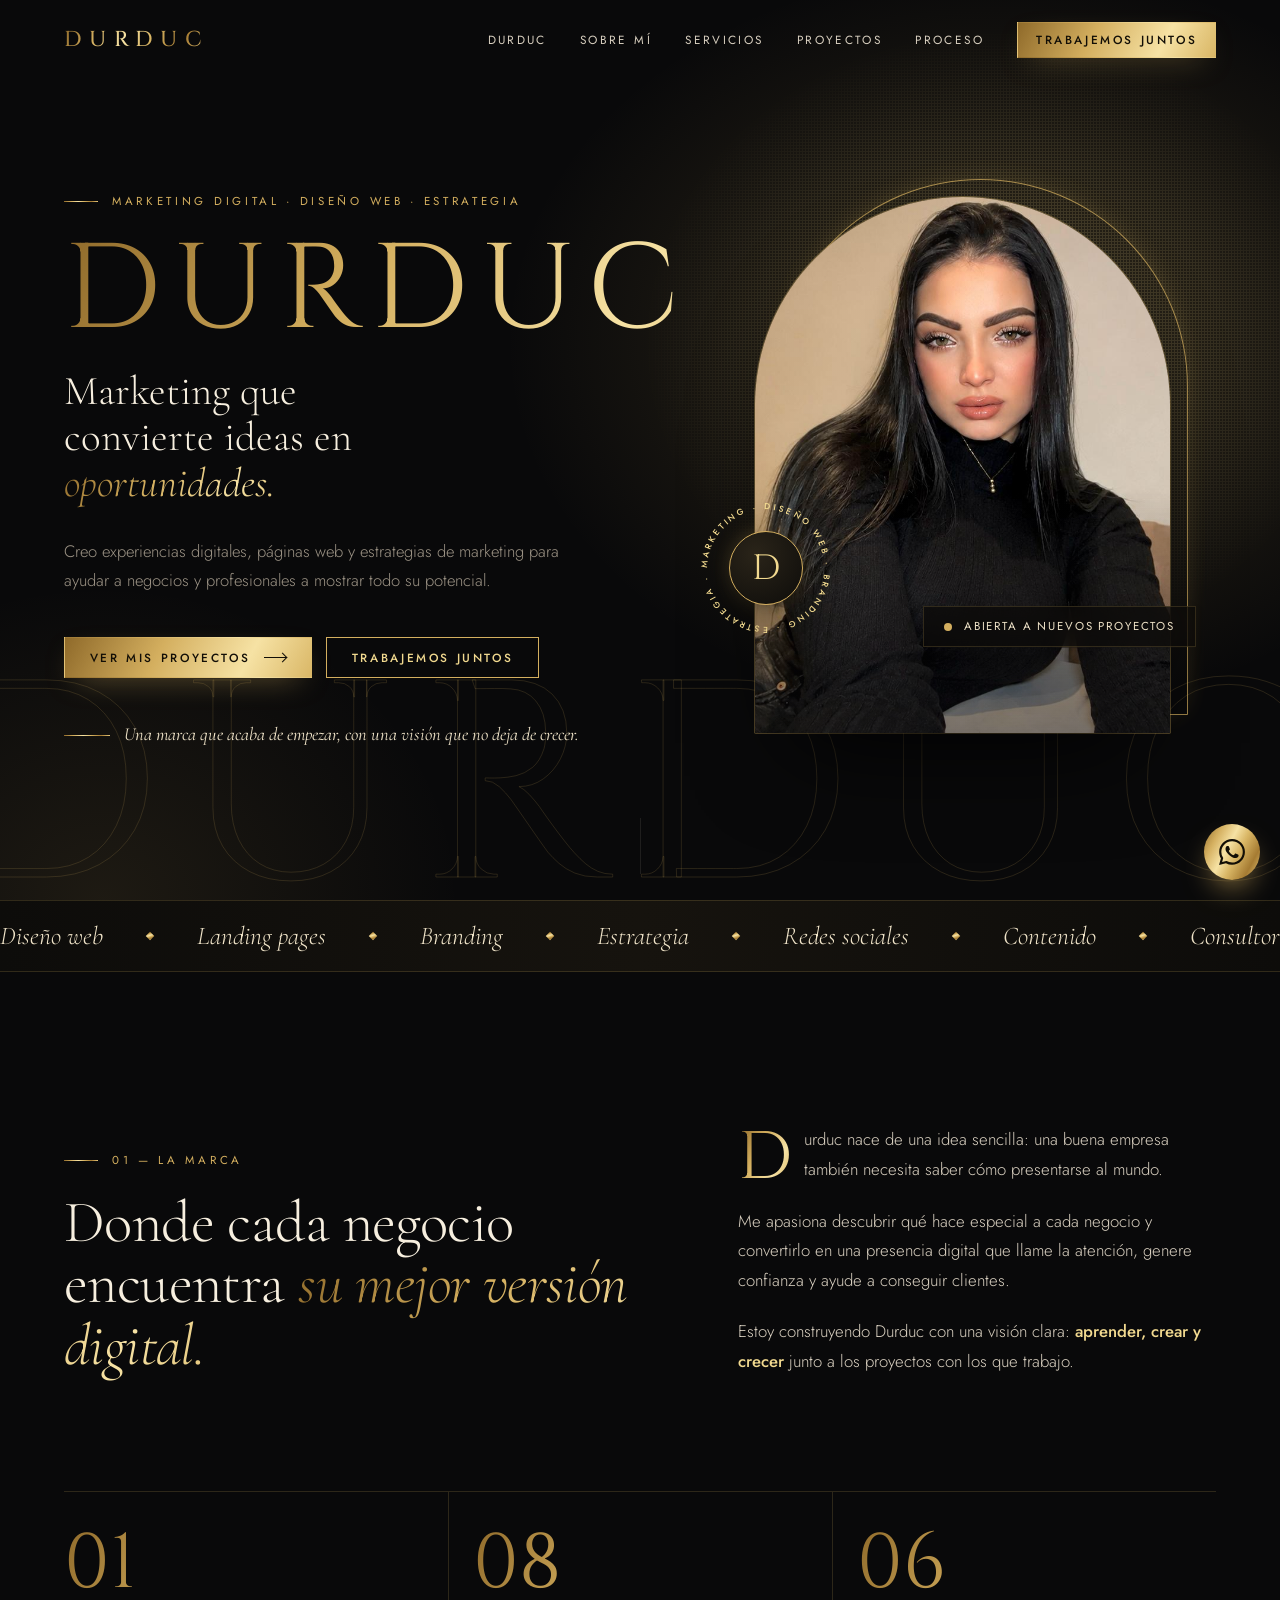
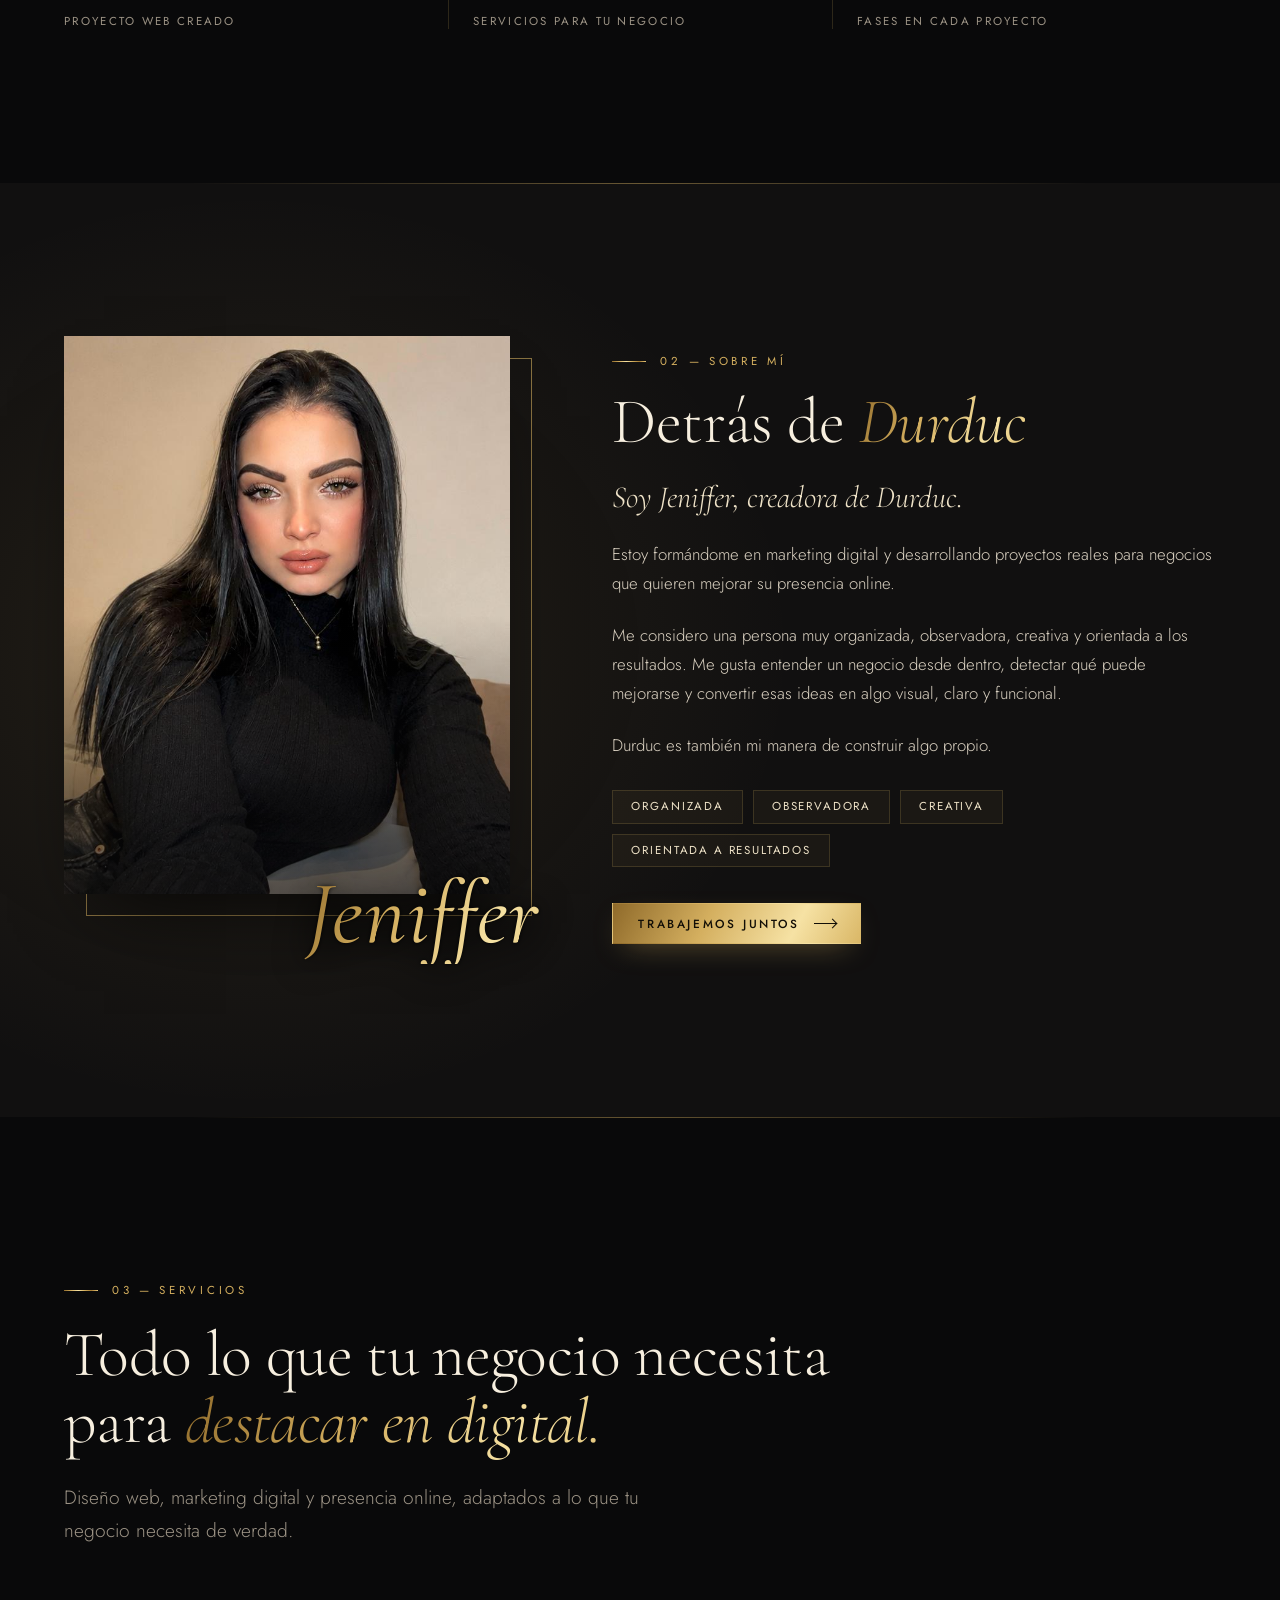
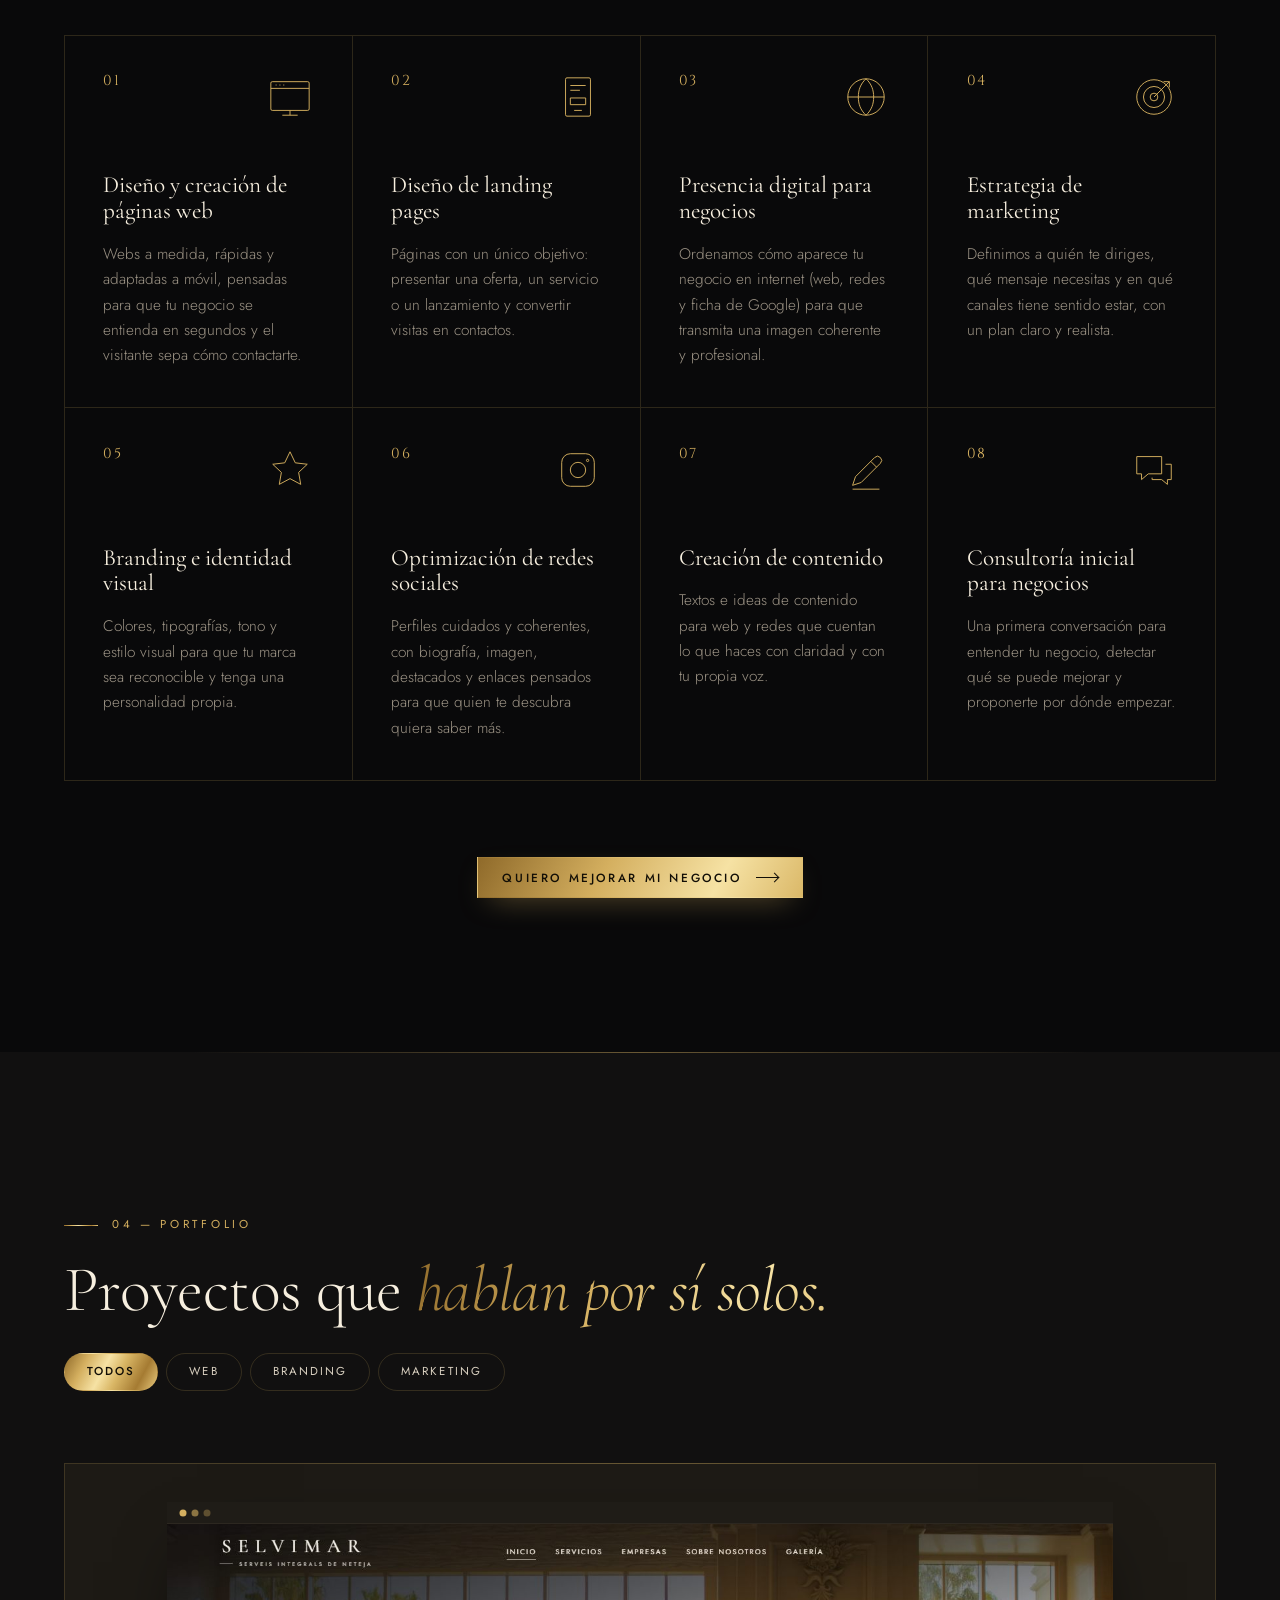
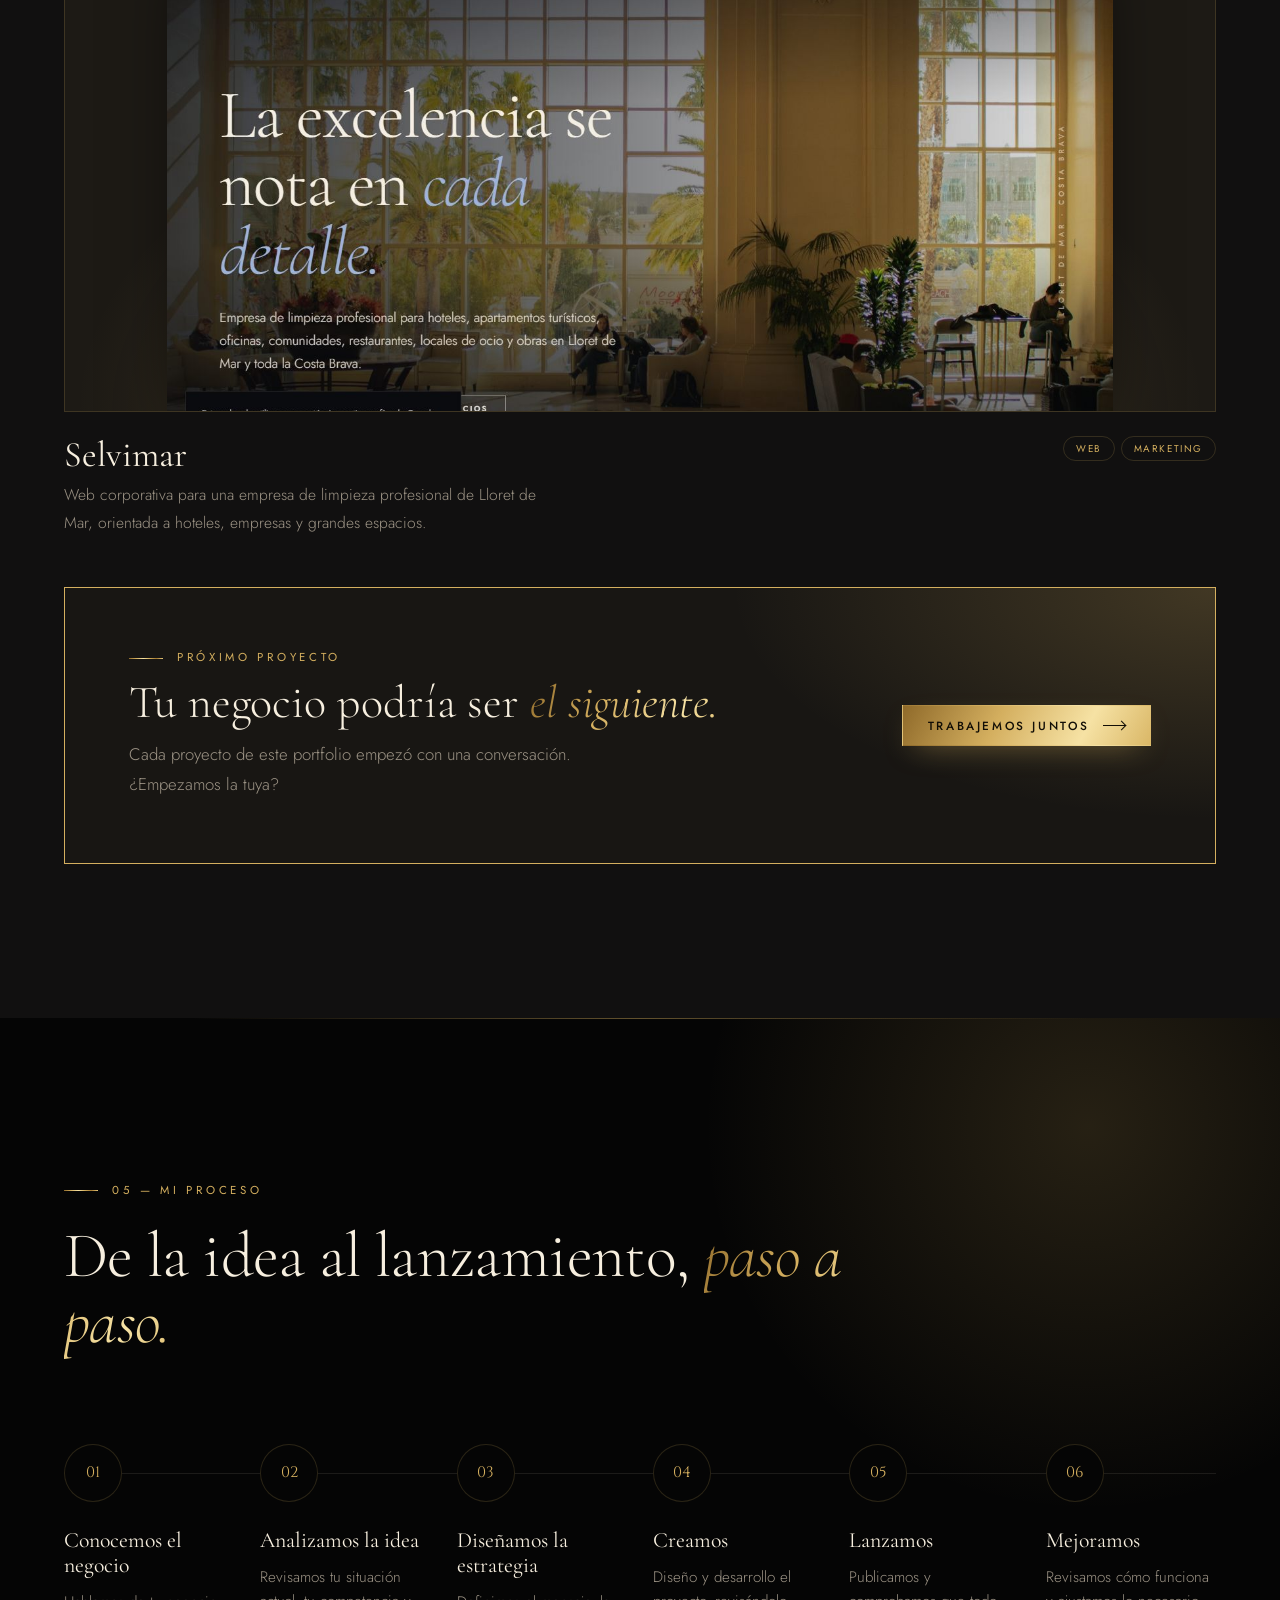
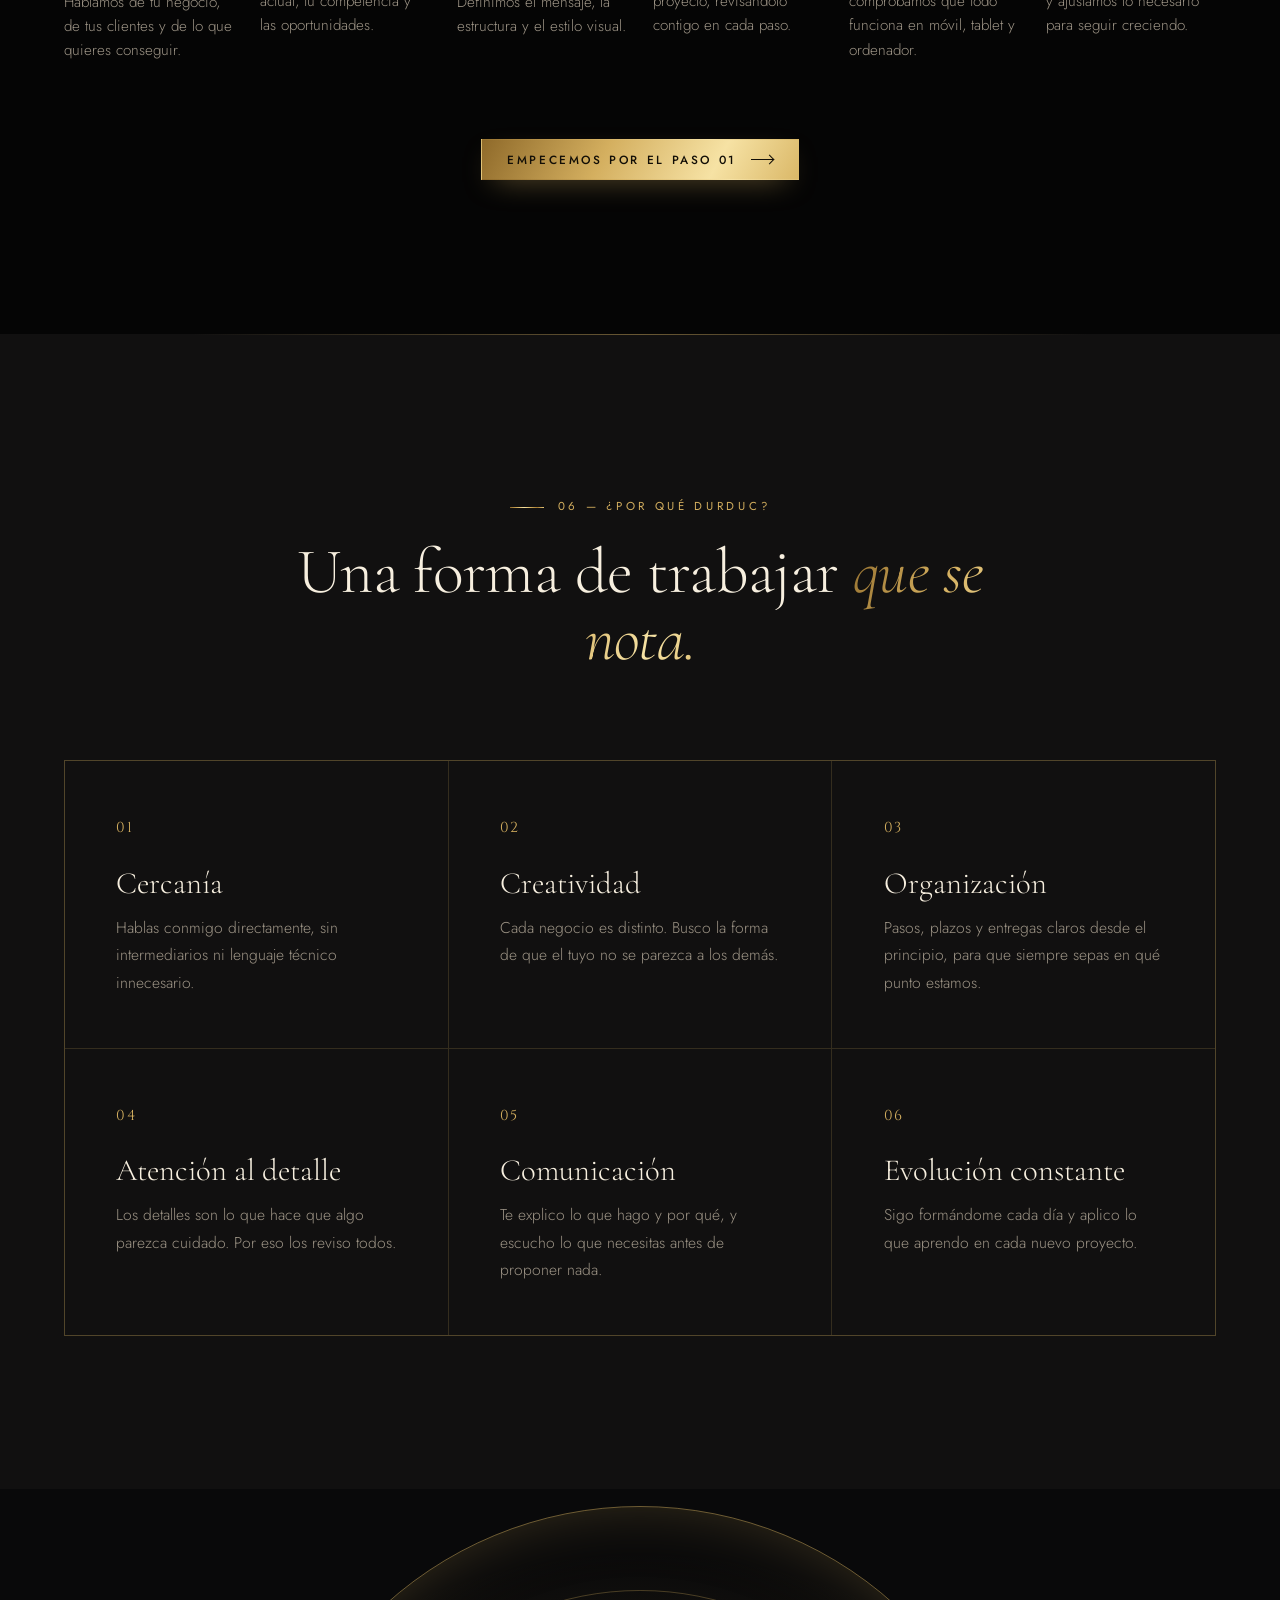
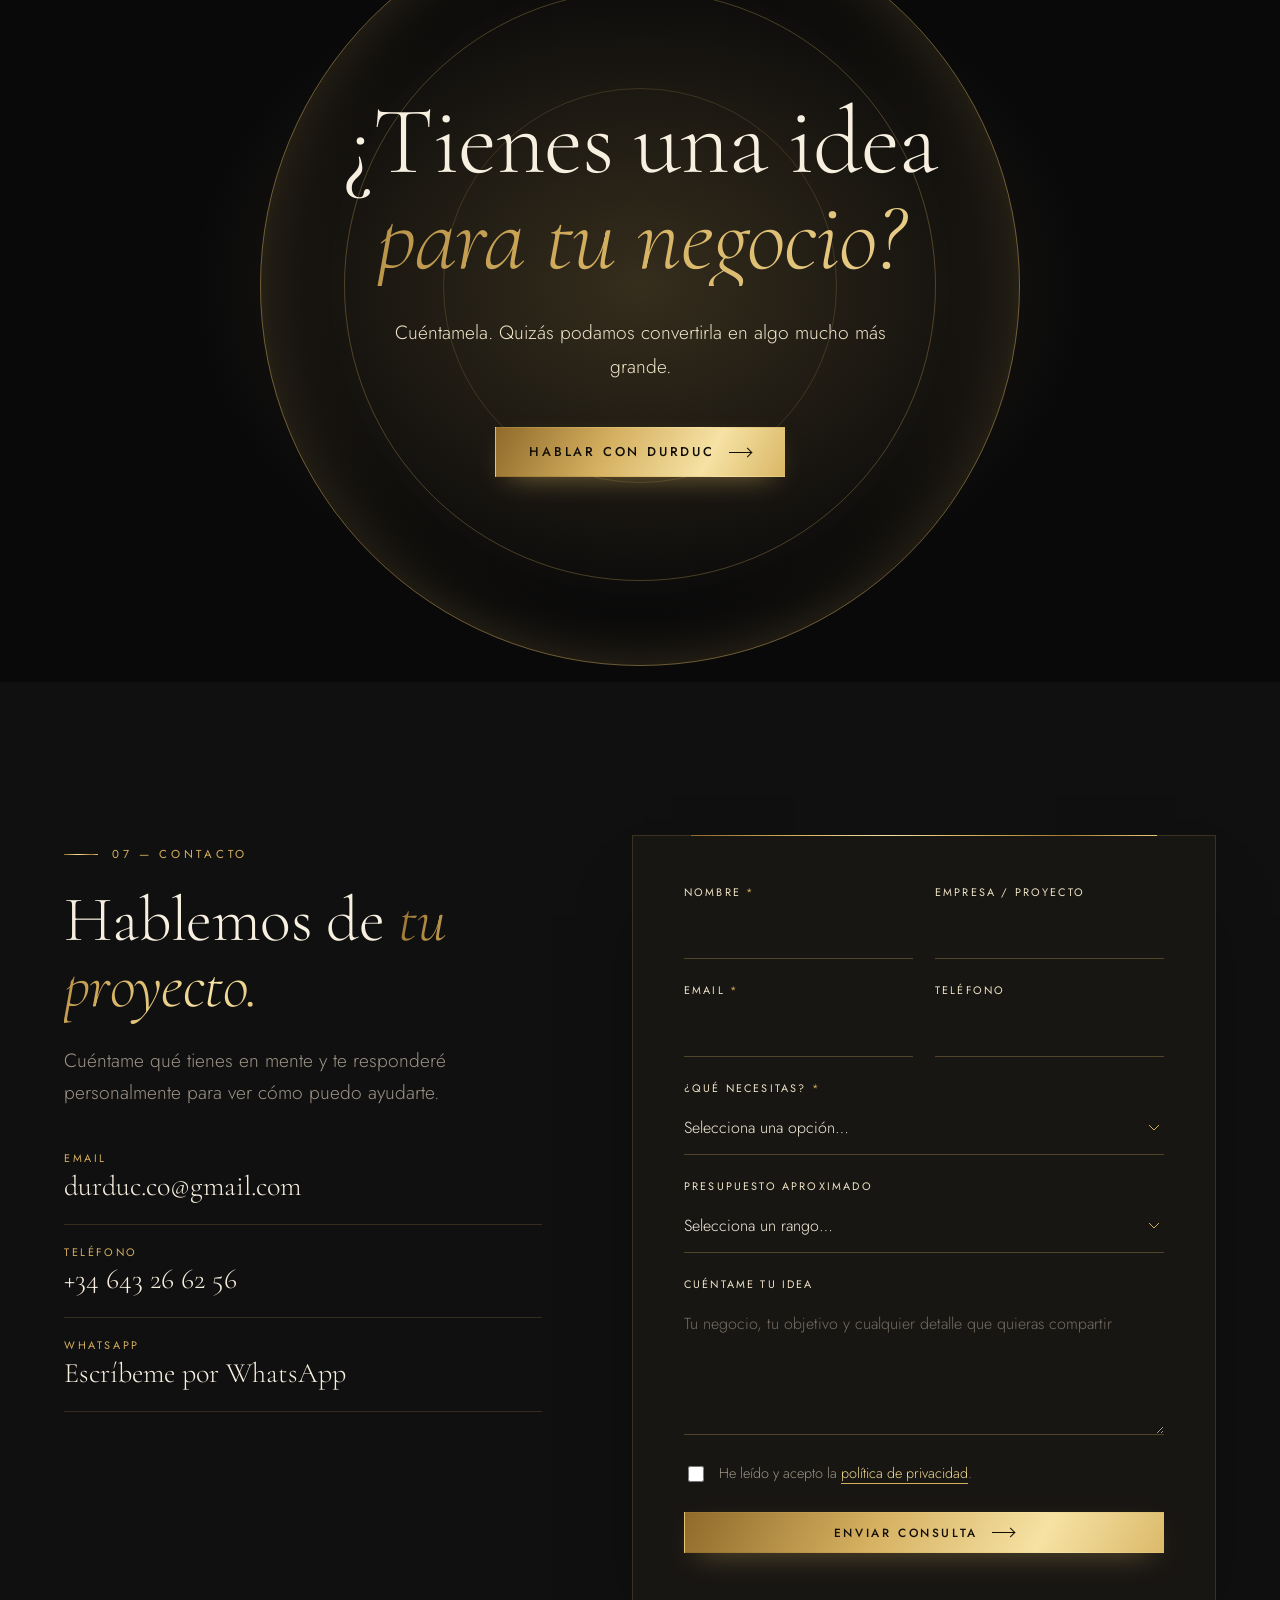
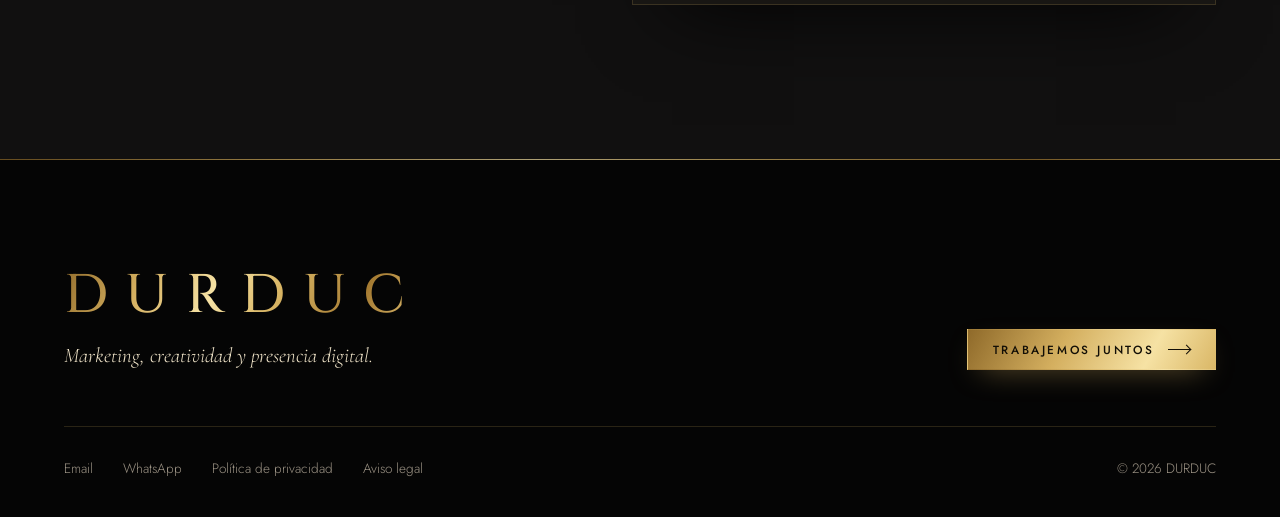
==== commit bf2b9d3e: "Estética luxury negro y oro, solo Selvimar en el portfolio y datos de contacto - Paleta negra con or" ====
--- a/index.html
+++ b/index.html
@@ -7,7 +7,7 @@
 <meta name="description" content="DURDUC es una marca de marketing digital creada por Jeniffer: diseño y creación de páginas web, landing pages, branding, estrategia de marketing y presencia digital para negocios y profesionales.">
 <meta name="robots" content="index,follow">
 <meta name="author" content="Jeniffer · DURDUC">
-<meta name="theme-color" content="#f4efe7">
+<meta name="theme-color" content="#0a0a0b">
 <link rel="canonical" href="https://durducco-source.github.io/durduc-web/">
 <link rel="icon" href="assets/icons/favicon.svg" type="image/svg+xml">
 <meta property="og:type" content="website">
@@ -22,7 +22,7 @@
 <meta name="google-site-verification" content="TU_CODIGO"> -->
 <link rel="preconnect" href="https://fonts.googleapis.com">
 <link rel="preconnect" href="https://fonts.gstatic.com" crossorigin>
-<link href="https://fonts.googleapis.com/css2?family=Cormorant+Garamond:ital,wght@0,300;0,400;0,500;1,300;1,400&family=Jost:wght@300;400;500&display=swap" rel="stylesheet">
+<link href="https://fonts.googleapis.com/css2?family=Cinzel:wght@400;500&family=Cormorant+Garamond:ital,wght@0,300;0,400;0,500;1,300;1,400&family=Jost:wght@300;400;500&display=swap" rel="stylesheet">
 <link rel="stylesheet" href="css/styles.css">
 <link rel="preload" as="image" href="assets/img/jeniffer.jpg">
 <script>document.documentElement.className = 'js';</script>
@@ -103,7 +103,7 @@
         </div>
       </div>
       <ul class="stats reveal" aria-label="Durduc en cifras">
-        <li><b data-count="projects">0</b><span>proyectos web creados</span></li>
+        <li><b data-count="projects">0</b><span data-plural="proyecto web creado|proyectos web creados">proyectos web creados</span></li>
         <li><b data-count="services">0</b><span>servicios para tu negocio</span></li>
         <li><b data-count-to="6">0</b><span>fases en cada proyecto</span></li>
       </ul>
@@ -218,6 +218,8 @@
         <p class="lead">Cuéntame qué tienes en mente y te responderé personalmente para ver cómo puedo ayudarte.</p>
         <ul class="contact-links">
           <li data-show-if="contacto.email" hidden><small>Email</small><a href="#" data-mail></a></li>
+          <li data-show-if="contacto.telefono" hidden><small>Teléfono</small><a href="#" data-tel></a></li>
+          <li data-show-if="contacto.whatsapp" hidden><small>WhatsApp</small><a href="#" data-wa target="_blank" rel="noopener">Escríbeme por WhatsApp</a></li>
           <li data-show-if="contacto.instagram" hidden><small>Instagram</small><a href="#" data-insta target="_blank" rel="noopener"></a></li>
         </ul>
       </div>
@@ -277,6 +279,7 @@
       <ul class="footer-links">
         <li data-show-if="contacto.instagram" hidden><a href="#" data-insta-plain target="_blank" rel="noopener">Instagram</a></li>
         <li data-show-if="contacto.email" hidden><a href="#" data-mail-plain>Email</a></li>
+        <li data-show-if="contacto.whatsapp" hidden><a href="#" data-wa target="_blank" rel="noopener">WhatsApp</a></li>
         <li><a href="privacidad.html">Política de privacidad</a></li>
         <li><a href="aviso-legal.html">Aviso legal</a></li>
       </ul>
@@ -284,6 +287,8 @@
     </div>
   </div>
 </footer>
+
+<a class="wa-float" href="#" data-wa data-show-if="contacto.whatsapp" target="_blank" rel="noopener" aria-label="Escribir a DURDUC por WhatsApp" hidden><svg viewBox="0 0 24 24" aria-hidden="true"><path d="M17.47 14.38c-.3-.15-1.76-.87-2.03-.97-.27-.1-.47-.15-.67.15-.2.3-.77.97-.94 1.16-.17.2-.35.22-.64.07-.3-.15-1.26-.46-2.39-1.47-.88-.79-1.48-1.76-1.65-2.06-.17-.3-.02-.46.13-.6.13-.14.3-.35.45-.52.15-.18.2-.3.3-.5.1-.2.05-.37-.03-.52-.07-.15-.67-1.61-.92-2.2-.24-.58-.49-.5-.67-.51h-.57c-.2 0-.52.07-.8.37-.27.3-1.04 1.02-1.04 2.48s1.07 2.88 1.21 3.07c.15.2 2.1 3.2 5.08 4.49.71.3 1.26.49 1.7.63.71.22 1.36.19 1.87.12.57-.09 1.76-.72 2-1.41.25-.7.25-1.29.18-1.42-.08-.12-.28-.2-.57-.34zM12.05 21.8h-.01a9.87 9.87 0 0 1-5.03-1.38l-.36-.21-3.74.98 1-3.65-.24-.37a9.86 9.86 0 0 1-1.51-5.26c0-5.45 4.44-9.88 9.89-9.88 2.64 0 5.12 1.03 6.99 2.9a9.83 9.83 0 0 1 2.89 6.99c0 5.45-4.44 9.88-9.88 9.88zm8.41-18.3A11.82 11.82 0 0 0 12.05 0C5.5 0 .16 5.34.16 11.89c0 2.1.55 4.14 1.59 5.95L.06 24l6.3-1.65a11.88 11.88 0 0 0 5.68 1.45h.01c6.55 0 11.89-5.34 11.89-11.89 0-3.18-1.24-6.16-3.48-8.41z"/></svg></a>
 
 <script src="js/config.js"></script>
 <script src="js/data.js"></script>
--- a/css/styles.css
+++ b/css/styles.css
@@ -1,24 +1,29 @@
 /* ==========================================================================
    DURDUC · ESTILOS
-   Paleta: blanco, marfil, beige, negro, gris suave y detalles dorados.
+   Estética luxury: negro profundo, oro metalizado y champán.
    ========================================================================== */
 
 :root {
   /* ---------- COLORES ---------- */
-  --white:   #ffffff;
-  --ivory:   #faf7f2;   /* fondo principal */
-  --beige:   #f1ebe1;   /* secciones suaves */
-  --sand:    #e4d9c8;   /* bordes y detalles */
-  --black:   #121212;   /* textos y secciones oscuras */
-  --ink:     #2a2826;   /* texto de lectura */
-  --grey:    #85807a;   /* texto secundario */
-  --line:    rgba(18, 18, 18, .12);
-  --gold:    #b8955a;   /* detalle dorado */
-  --gold-lt: #d9c19a;
+  --bg:        #09090a;   /* negro principal */
+  --bg-2:      #111010;   /* secciones alternas */
+  --bg-3:      #181613;   /* tarjetas */
+  --panel:     #1d1a15;   /* fondos de capturas */
+  --heading:   #f7efdf;   /* títulos */
+  --text:      #d9d0c0;   /* texto de lectura */
+  --muted:     #9c9385;   /* texto secundario */
+  --line:      rgba(212, 175, 95, .18);
+  --line-soft: rgba(247, 239, 223, .09);
+  --gold:      #d4af5f;
+  --gold-lt:   #f1d98f;
+  --gold-dk:   #9c7430;
+  --champagne: #efe3c8;
+  --gold-grad: linear-gradient(118deg, #8f6a2a 0%, #d4af5f 22%, #f6e2a4 42%, #d9b665 58%, #a57b32 80%, #e8c97c 100%);
 
   /* ---------- TIPOGRAFÍAS ---------- */
-  --serif: "Cormorant Garamond", Georgia, "Times New Roman", serif;
-  --sans:  "Jost", "Helvetica Neue", "Segoe UI", Arial, sans-serif;
+  --display: "Cinzel", "Cormorant Garamond", Georgia, serif;
+  --serif:   "Cormorant Garamond", Georgia, "Times New Roman", serif;
+  --sans:    "Jost", "Helvetica Neue", "Segoe UI", Arial, sans-serif;
 
   /* ---------- MEDIDAS ---------- */
   --gutter: clamp(20px, 5vw, 72px);
@@ -29,55 +34,67 @@
 
 /* ---------- Base ---------- */
 *, *::before, *::after { box-sizing: border-box; }
-html { scroll-behavior: smooth; -webkit-text-size-adjust: 100%; }
-body { margin: 0; background: var(--ivory); color: var(--ink); font: 300 1.05rem/1.75 var(--sans); overflow-x: hidden; -webkit-font-smoothing: antialiased; }
+html { scroll-behavior: smooth; -webkit-text-size-adjust: 100%; background: var(--bg); }
+body { margin: 0; background: var(--bg); color: var(--text); font: 300 1.05rem/1.75 var(--sans); overflow-x: hidden; -webkit-font-smoothing: antialiased; }
 img, svg { display: block; max-width: 100%; }
 img { height: auto; }
 a { color: inherit; text-decoration: none; }
 button, input, select, textarea { font: inherit; color: inherit; }
 button { cursor: pointer; background: none; border: 0; padding: 0; }
-h1, h2, h3, h4 { margin: 0; font-family: var(--serif); font-weight: 400; color: var(--black); line-height: 1.05; }
+h1, h2, h3, h4 { margin: 0; font-family: var(--serif); font-weight: 400; color: var(--heading); line-height: 1.05; }
 p { margin: 0; }
 ul, ol { margin: 0; padding: 0; list-style: none; }
 em { font-style: italic; }
-strong { font-weight: 500; color: var(--black); }
-::selection { background: var(--gold-lt); color: var(--black); }
+strong { font-weight: 500; color: var(--gold-lt); }
+::selection { background: var(--gold); color: var(--bg); }
 :focus-visible { outline: 2px solid var(--gold); outline-offset: 3px; }
-
-.skip { position: absolute; left: -9999px; top: 12px; z-index: 100; background: var(--black); color: var(--white); padding: 10px 16px; }
+[hidden] { display: none !important; }
+
+/* Texto con oro metalizado */
+.title em, .hero-claim em, .cta-final h2 em, .project-next h3 em, .dropcap, .stats b, .me-sign {
+  background: var(--gold-grad); background-size: 200% 100%;
+  -webkit-background-clip: text; background-clip: text; color: transparent; -webkit-text-fill-color: transparent;
+}
+
+.skip { position: absolute; left: -9999px; top: 12px; z-index: 100; background: var(--gold); color: var(--bg); padding: 10px 16px; }
 .skip:focus { left: 12px; }
 .container { width: 100%; max-width: calc(var(--maxw) + var(--gutter) * 2); margin: 0 auto; padding: 0 var(--gutter); }
 .section { position: relative; padding: clamp(88px, 12vw, 160px) 0; }
 .center { text-align: center; margin-top: clamp(48px, 6vw, 80px); }
 
-.eyebrow { display: inline-flex; align-items: center; gap: 14px; font: 400 .72rem/1 var(--sans); letter-spacing: .3em; text-transform: uppercase; color: var(--gold); }
-.eyebrow::before { content: ""; width: 34px; height: 1px; background: currentColor; }
+.eyebrow { display: inline-flex; align-items: center; gap: 14px; font: 400 .72rem/1 var(--sans); letter-spacing: .32em; text-transform: uppercase; color: var(--gold); }
+.eyebrow::before { content: ""; width: 34px; height: 1px; background: var(--gold-grad); }
 .title { margin-top: 22px; font-size: clamp(2.3rem, 5vw, 4.4rem); font-weight: 300; letter-spacing: -.01em; line-height: 1.04; }
-.title em { color: var(--gold); font-weight: 300; }
-.lead { font-size: clamp(1.1rem, 1.5vw, 1.28rem); color: var(--grey); line-height: 1.7; }
+.title em { font-weight: 300; }
+.lead { font-size: clamp(1.1rem, 1.5vw, 1.28rem); color: var(--muted); line-height: 1.7; }
 .section-head { max-width: 780px; margin-bottom: clamp(52px, 7vw, 88px); }
 .section-head .lead { margin-top: 26px; max-width: 600px; }
 .section-head--center { margin-inline: auto; text-align: center; }
 .section-head--center .eyebrow { justify-content: center; }
 
+/* Líneas doradas que separan secciones */
+.section + .section::before { content: ""; position: absolute; top: 0; left: 50%; width: min(70%, 900px); height: 1px; transform: translateX(-50%); background: linear-gradient(90deg, transparent, rgba(212, 175, 95, .45), transparent); }
+
 /* ---------- Botones ---------- */
 .btn {
   position: relative; display: inline-flex; align-items: center; justify-content: center; gap: 14px;
-  padding: 1.15em 2.1em; font: 400 .74rem/1 var(--sans); letter-spacing: .22em; text-transform: uppercase;
-  border: 1px solid var(--black); overflow: hidden; isolation: isolate; transition: color .5s var(--ease), border-color .5s var(--ease), transform .3s var(--ease);
+  padding: 1.15em 2.1em; font: 500 .74rem/1 var(--sans); letter-spacing: .22em; text-transform: uppercase;
+  border: 1px solid var(--gold); overflow: hidden; isolation: isolate;
+  transition: color .5s var(--ease), border-color .5s var(--ease), transform .3s var(--ease), box-shadow .5s var(--ease);
 }
 .btn::before { content: ""; position: absolute; inset: 0; z-index: -1; transform: scaleX(0); transform-origin: right; transition: transform .6s var(--ease); }
+.btn::after { content: ""; position: absolute; top: 0; left: -60%; width: 40%; height: 100%; z-index: -1; background: linear-gradient(100deg, transparent, rgba(255, 255, 255, .55), transparent); transform: skewX(-20deg); transition: left .9s var(--ease); pointer-events: none; }
+.btn:hover::after { left: 130%; }
 .btn:hover::before { transform: scaleX(1); transform-origin: left; }
 .btn:active { transform: scale(.98); }
-.btn--dark { background: var(--black); color: var(--white); }
-.btn--dark::before { background: var(--gold); }
-.btn--dark:hover { border-color: var(--gold); }
-.btn--line { color: var(--black); }
-.btn--line::before { background: var(--black); }
-.btn--line:hover { color: var(--white); }
-.btn--light { background: var(--ivory); color: var(--black); border-color: var(--ivory); }
-.btn--light::before { background: var(--gold); }
-.btn--light:hover { color: var(--black); border-color: var(--gold); }
+/* Botón principal: oro */
+.btn--dark, .btn--light { background: var(--gold-grad); background-size: 180% 100%; color: #120e06; border-color: transparent; box-shadow: 0 10px 30px -14px rgba(212, 175, 95, .7); }
+.btn--dark::before, .btn--light::before { background: var(--heading); }
+.btn--dark:hover, .btn--light:hover { box-shadow: 0 16px 40px -14px rgba(212, 175, 95, .9); }
+/* Botón secundario: línea dorada */
+.btn--line { color: var(--gold-lt); }
+.btn--line::before { background: var(--gold-grad); }
+.btn--line:hover { color: #120e06; }
 .btn--sm { padding: .95em 1.5em; }
 .btn--lg { padding: 1.35em 2.6em; font-size: .8rem; }
 .btn--full { width: 100%; }
@@ -87,16 +104,18 @@
 
 /* ---------- Cabecera ---------- */
 .header { position: fixed; inset: 0 0 auto; z-index: 50; height: var(--header-h); transition: background .5s, box-shadow .5s, height .5s var(--ease); }
-.header.is-scrolled { background: rgba(250, 247, 242, .88); -webkit-backdrop-filter: blur(14px); backdrop-filter: blur(14px); box-shadow: 0 1px 0 var(--line); height: 68px; }
+.header.is-scrolled { background: rgba(9, 9, 10, .82); -webkit-backdrop-filter: blur(14px); backdrop-filter: blur(14px); box-shadow: 0 1px 0 var(--line); height: 68px; }
 .header-inner { height: 100%; display: flex; align-items: center; justify-content: space-between; gap: 24px; }
-.logo { font: 400 1.5rem/1 var(--serif); letter-spacing: .32em; color: var(--black); margin-right: -.32em; }
-.logo--lg { font-size: clamp(2.4rem, 5vw, 3.6rem); }
+.logo { font: 500 1.35rem/1 var(--display); letter-spacing: .34em; margin-right: -.34em; background: var(--gold-grad); -webkit-background-clip: text; background-clip: text; color: transparent; -webkit-text-fill-color: transparent; }
+.logo--lg { font-size: clamp(2.2rem, 5vw, 3.4rem); }
 .nav { display: flex; align-items: center; gap: clamp(20px, 2.6vw, 38px); }
-.nav > a:not(.btn) { position: relative; font: 400 .74rem/1 var(--sans); letter-spacing: .2em; text-transform: uppercase; color: var(--ink); padding: 8px 0; }
-.nav > a:not(.btn)::after { content: ""; position: absolute; left: 0; bottom: 0; width: 100%; height: 1px; background: var(--gold); transform: scaleX(0); transform-origin: right; transition: transform .5s var(--ease); }
+.nav > a:not(.btn) { position: relative; font: 400 .74rem/1 var(--sans); letter-spacing: .2em; text-transform: uppercase; color: var(--text); padding: 8px 0; transition: color .3s; }
+.nav > a:not(.btn):hover { color: var(--gold-lt); }
+.nav > a:not(.btn)::after { content: ""; position: absolute; left: 0; bottom: 0; width: 100%; height: 1px; background: var(--gold-grad); transform: scaleX(0); transform-origin: right; transition: transform .5s var(--ease); }
 .nav > a:not(.btn):hover::after, .nav > a.is-active::after { transform: scaleX(1); transform-origin: left; }
+.nav > a.is-active { color: var(--gold-lt); }
 .burger { display: none; width: 44px; height: 44px; position: relative; z-index: 60; }
-.burger span { position: absolute; left: 10px; right: 10px; height: 1px; background: var(--black); transition: transform .5s var(--ease), top .5s var(--ease); }
+.burger span { position: absolute; left: 10px; right: 10px; height: 1px; background: var(--gold); transition: transform .5s var(--ease), top .5s var(--ease); }
 .burger span:first-child { top: 18px; }
 .burger span:last-child { top: 26px; }
 .nav-open .burger span:first-child { top: 22px; transform: rotate(45deg); }
@@ -104,10 +123,11 @@
 @media (max-width: 980px) {
   .burger { display: block; }
   .nav {
-    position: fixed; inset: 0; z-index: 55; flex-direction: column; justify-content: center; gap: 28px; background: var(--ivory);
+    position: fixed; inset: 0; z-index: 55; flex-direction: column; justify-content: center; gap: 28px;
+    background: radial-gradient(80% 60% at 50% 30%, #1d1811, var(--bg));
     opacity: 0; visibility: hidden; transition: opacity .5s var(--ease), visibility .5s;
   }
-  .nav > a:not(.btn) { font: 300 2rem/1 var(--serif); letter-spacing: .02em; text-transform: none; }
+  .nav > a:not(.btn) { font: 300 2rem/1 var(--serif); letter-spacing: .02em; text-transform: none; color: var(--heading); }
   .nav-open .nav { opacity: 1; visibility: visible; }
   .nav-open { overflow: hidden; }
 }
@@ -119,40 +139,50 @@
 .js .reveal.is-in { opacity: 1; transform: none; }
 .js .hero-in { opacity: 0; transform: translateY(28px); animation: heroIn 1.2s var(--ease) forwards; animation-delay: calc(.15s + var(--i, 0) * .14s); }
 @keyframes heroIn { to { opacity: 1; transform: none; } }
+@keyframes shimmer { 0% { background-position: 100% 0; } 100% { background-position: -100% 0; } }
 
 /* ==========================================================================
    HERO
    ========================================================================== */
 .hero { position: relative; min-height: 100vh; min-height: 100svh; display: flex; align-items: center; padding: calc(var(--header-h) + 40px) 0 90px; overflow: hidden;
-  background: radial-gradient(120% 90% at 85% 10%, var(--beige) 0%, var(--ivory) 55%); }
-.hero-ghost { position: absolute; left: 50%; bottom: -.18em; transform: translateX(-50%); font: 300 clamp(8rem, 26vw, 26rem)/1 var(--serif); letter-spacing: .08em; color: transparent; -webkit-text-stroke: 1px rgba(184, 149, 90, .22); white-space: nowrap; pointer-events: none; user-select: none; }
-.hero-grid { position: relative; display: grid; grid-template-columns: 1.1fr .9fr; gap: clamp(40px, 6vw, 100px); align-items: center; }
+  background:
+    radial-gradient(55% 60% at 78% 38%, rgba(212, 175, 95, .20), transparent 70%),
+    radial-gradient(40% 50% at 8% 100%, rgba(212, 175, 95, .10), transparent 70%),
+    var(--bg); }
+.hero::after { content: ""; position: absolute; inset: 0; pointer-events: none; opacity: .5;
+  background-image: radial-gradient(rgba(241, 217, 143, .5) 1px, transparent 1.2px); background-size: 3px 3px;
+  -webkit-mask-image: radial-gradient(40% 50% at 78% 38%, #000, transparent 70%); mask-image: radial-gradient(40% 50% at 78% 38%, #000, transparent 70%); }
+.hero-ghost { position: absolute; left: 50%; bottom: -.12em; transform: translateX(-50%); font: 400 clamp(7rem, 22vw, 22rem)/1 var(--display); letter-spacing: .08em; color: transparent; -webkit-text-stroke: 1px rgba(212, 175, 95, .16); white-space: nowrap; pointer-events: none; user-select: none; }
+.hero-grid { position: relative; z-index: 1; display: grid; grid-template-columns: 1.1fr .9fr; gap: clamp(40px, 6vw, 100px); align-items: center; }
 .hero-copy .eyebrow { margin-bottom: 30px; }
-.hero h1 { display: flex; flex-direction: column; gap: 22px; }
-.hero-brand { font: 300 clamp(4rem, 11vw, 9.5rem)/.85 var(--serif); letter-spacing: .1em; margin-right: -.1em; color: var(--black); }
-.hero-claim { font: 300 clamp(1.7rem, 3.2vw, 2.9rem)/1.12 var(--serif); color: var(--black); max-width: 17ch; }
-.hero-claim em { color: var(--gold); }
-.hero-text { margin-top: 30px; max-width: 520px; color: var(--grey); font-size: clamp(1.02rem, 1.3vw, 1.15rem); }
+.hero h1 { display: flex; flex-direction: column; gap: 24px; }
+.hero-brand { font: 400 clamp(3.4rem, 9.4vw, 8.2rem)/.9 var(--display); letter-spacing: .12em; margin-right: -.12em;
+  background: var(--gold-grad); background-size: 220% 100%; -webkit-background-clip: text; background-clip: text; color: transparent; -webkit-text-fill-color: transparent;
+  }
+.js .hero-brand.hero-in { animation: heroIn 1.2s var(--ease) forwards, shimmer 7s linear 1.5s infinite; animation-delay: calc(.15s + var(--i, 0) * .14s), 1.5s; }
+.hero-claim { font: 300 clamp(1.7rem, 3.2vw, 2.9rem)/1.12 var(--serif); color: var(--heading); max-width: 17ch; }
+.hero-text { margin-top: 30px; max-width: 520px; color: var(--muted); font-size: clamp(1.02rem, 1.3vw, 1.15rem); }
 .hero-cta { display: flex; flex-wrap: wrap; gap: 14px; margin-top: 42px; }
-.hero-note { display: flex; align-items: center; gap: 14px; margin-top: 44px; font: italic 400 1.12rem/1.4 var(--serif); color: var(--ink); }
-.gold-line { flex: none; width: 46px; height: 1px; background: var(--gold); }
+.hero-note { display: flex; align-items: center; gap: 14px; margin-top: 44px; font: italic 400 1.15rem/1.4 var(--serif); color: var(--champagne); }
+.gold-line { flex: none; width: 46px; height: 1px; background: var(--gold-grad); }
 
 .hero-visual { position: relative; justify-self: end; width: min(100%, 470px); }
 .portrait { position: relative; transition: transform .8s var(--ease); }
-.portrait-img { position: relative; aspect-ratio: 728 / 941; border-radius: 999px 999px 4px 4px; overflow: hidden; box-shadow: 0 40px 80px -40px rgba(60, 45, 25, .45); }
+.portrait-img { position: relative; aspect-ratio: 728 / 941; border-radius: 999px 999px 4px 4px; overflow: hidden; box-shadow: 0 50px 100px -40px rgba(0, 0, 0, .9), 0 0 0 1px rgba(212, 175, 95, .35); }
+.portrait-img::after { content: ""; position: absolute; inset: 0; background: linear-gradient(180deg, transparent 55%, rgba(9, 9, 10, .55)), linear-gradient(120deg, rgba(212, 175, 95, .12), transparent 40%); pointer-events: none; }
 .portrait-img img { width: 100%; height: 100%; object-fit: cover; transform: scale(1.04); transition: transform 1.6s var(--ease); }
 .hero-visual:hover .portrait-img img { transform: scale(1.08); }
-.portrait-frame { position: absolute; inset: -18px -18px 18px 18px; border: 1px solid var(--gold); border-radius: 999px 999px 4px 4px; opacity: .7; }
+.portrait-frame { position: absolute; inset: -18px -18px 18px 18px; border: 1px solid var(--gold); border-radius: 999px 999px 4px 4px; opacity: .75; box-shadow: 0 0 30px -10px rgba(212, 175, 95, .5); }
 .badge-rotate { position: absolute; left: -64px; bottom: 90px; width: 150px; height: 150px; animation: spin 26s linear infinite; }
-.badge-rotate text { font: 400 11.5px var(--sans); letter-spacing: .32em; fill: var(--black); }
-.badge-core { position: absolute; left: -64px; bottom: 90px; width: 150px; height: 150px; isolation: isolate; display: grid; place-items: center; font: italic 300 2.6rem/1 var(--serif); color: var(--gold); pointer-events: none; }
-.badge-core::before { content: ""; position: absolute; width: 74px; height: 74px; border-radius: 50%; background: var(--ivory); box-shadow: 0 10px 30px -12px rgba(60, 45, 25, .35); z-index: -1; }
+.badge-rotate text { font: 500 11.5px var(--sans); letter-spacing: .32em; fill: var(--gold-lt); }
+.badge-core { position: absolute; left: -64px; bottom: 90px; width: 150px; height: 150px; isolation: isolate; display: grid; place-items: center; font: 400 2.2rem/1 var(--display); color: var(--gold-lt); pointer-events: none; }
+.badge-core::before { content: ""; position: absolute; width: 74px; height: 74px; border-radius: 50%; background: radial-gradient(circle at 35% 30%, #2a2419, #0d0c0a); border: 1px solid var(--gold); box-shadow: 0 10px 30px -8px rgba(0, 0, 0, .8), 0 0 24px -6px rgba(212, 175, 95, .5); z-index: -1; }
 @keyframes spin { to { transform: rotate(360deg); } }
-.hero-card { position: absolute; right: -26px; bottom: 16%; display: flex; align-items: center; gap: 12px; padding: 14px 20px; background: rgba(255, 255, 255, .86); -webkit-backdrop-filter: blur(10px); backdrop-filter: blur(10px); font: 400 .72rem/1 var(--sans); letter-spacing: .16em; text-transform: uppercase; color: var(--black); box-shadow: 0 18px 40px -22px rgba(60, 45, 25, .45); animation: float 6s ease-in-out infinite; }
-.dot { width: 8px; height: 8px; border-radius: 50%; background: var(--gold); box-shadow: 0 0 0 0 rgba(184, 149, 90, .6); animation: pulse 2.2s infinite; }
-@keyframes pulse { 70% { box-shadow: 0 0 0 10px rgba(184, 149, 90, 0); } 100% { box-shadow: 0 0 0 0 rgba(184, 149, 90, 0); } }
+.hero-card { position: absolute; right: -26px; bottom: 16%; display: flex; align-items: center; gap: 12px; padding: 14px 20px; background: rgba(12, 11, 9, .72); -webkit-backdrop-filter: blur(10px); backdrop-filter: blur(10px); border: 1px solid var(--line); font: 400 .72rem/1 var(--sans); letter-spacing: .16em; text-transform: uppercase; color: var(--champagne); box-shadow: 0 18px 40px -18px rgba(0, 0, 0, .9); animation: float 6s ease-in-out infinite; }
+.dot { width: 8px; height: 8px; border-radius: 50%; background: var(--gold); box-shadow: 0 0 0 0 rgba(212, 175, 95, .6); animation: pulse 2.2s infinite; }
+@keyframes pulse { 70% { box-shadow: 0 0 0 10px rgba(212, 175, 95, 0); } 100% { box-shadow: 0 0 0 0 rgba(212, 175, 95, 0); } }
 @keyframes float { 50% { transform: translateY(-10px); } }
-.scroll-cue { position: absolute; left: 50%; bottom: 26px; width: 1px; height: 56px; background: var(--line); overflow: hidden; }
+.scroll-cue { position: absolute; left: 50%; bottom: 26px; width: 1px; height: 56px; background: var(--line-soft); overflow: hidden; }
 .scroll-cue span { position: absolute; left: 0; top: -50%; width: 1px; height: 50%; background: var(--gold); animation: cue 2.4s var(--ease) infinite; }
 @keyframes cue { to { top: 100%; } }
 
@@ -164,7 +194,7 @@
 }
 @media (max-width: 560px) {
   .badge-rotate, .badge-core { left: -36px; bottom: 50px; width: 110px; height: 110px; }
-  .badge-core { font-size: 2rem; }
+  .badge-core { font-size: 1.7rem; }
   .badge-core::before { width: 54px; height: 54px; }
   .hero-card { right: -8px; bottom: 10%; padding: 11px 14px; font-size: .62rem; }
   .hero-cta .btn { flex: 1 1 100%; }
@@ -173,25 +203,25 @@
 }
 
 /* ---------- Cinta de servicios ---------- */
-.marquee { overflow: hidden; border-block: 1px solid var(--line); background: var(--white); padding: 22px 0; }
+.marquee { overflow: hidden; border-block: 1px solid var(--line); background: linear-gradient(90deg, #0d0c0a, #16130e 50%, #0d0c0a); padding: 22px 0; }
 .marquee-track { display: flex; width: max-content; animation: marquee 38s linear infinite; }
-.marquee span { display: inline-flex; align-items: center; gap: 44px; padding-right: 44px; font: italic 300 clamp(1.3rem, 2vw, 1.8rem)/1 var(--serif); color: var(--black); white-space: nowrap; }
-.marquee span::after { content: ""; width: 6px; height: 6px; transform: rotate(45deg); background: var(--gold); }
+.marquee span { display: inline-flex; align-items: center; gap: 44px; padding-right: 44px; font: italic 300 clamp(1.3rem, 2vw, 1.8rem)/1 var(--serif); color: var(--champagne); white-space: nowrap; }
+.marquee span::after { content: ""; width: 6px; height: 6px; transform: rotate(45deg); background: var(--gold-grad); }
 @keyframes marquee { to { transform: translateX(-50%); } }
 
 /* ==========================================================================
    SOBRE DURDUC
    ========================================================================== */
-.about-brand { background: var(--ivory); }
+.about-brand { background: var(--bg); }
 .ab-grid { display: grid; grid-template-columns: 1.1fr .9fr; gap: clamp(40px, 7vw, 120px); align-items: end; }
 .ab-head .title { font-size: clamp(2.3rem, 4.6vw, 4.1rem); }
 .ab-text { display: grid; gap: 22px; font-size: clamp(1.05rem, 1.3vw, 1.15rem); }
-.dropcap { float: left; font: 300 4.6rem/.8 var(--serif); color: var(--gold); margin: 6px 12px 0 0; }
+.dropcap { float: left; font: 400 4.2rem/.8 var(--display); margin: 6px 12px 0 0; }
 .stats { display: grid; grid-template-columns: repeat(3, 1fr); margin-top: clamp(64px, 9vw, 120px); border-top: 1px solid var(--line); }
 .stats li { padding: 34px 24px 0 0; display: grid; gap: 10px; }
 .stats li + li { padding-left: 24px; border-left: 1px solid var(--line); }
-.stats b { font: 300 clamp(3rem, 6vw, 5rem)/1 var(--serif); color: var(--black); }
-.stats span { font: 400 .72rem/1.4 var(--sans); letter-spacing: .2em; text-transform: uppercase; color: var(--grey); }
+.stats b { font: 400 clamp(3rem, 6vw, 5rem)/1 var(--display); }
+.stats span { font: 400 .72rem/1.4 var(--sans); letter-spacing: .2em; text-transform: uppercase; color: var(--muted); }
 @media (max-width: 860px) {
   .ab-grid { grid-template-columns: 1fr; }
   .stats { grid-template-columns: 1fr; }
@@ -201,111 +231,122 @@
 /* ==========================================================================
    SOBRE MÍ
    ========================================================================== */
-.me { background: var(--beige); overflow: hidden; }
-.me-grid { display: grid; grid-template-columns: .85fr 1.15fr; gap: clamp(48px, 8vw, 130px); align-items: center; }
-.me-media { position: relative; max-width: 460px; }
-.me-img { position: relative; aspect-ratio: 4 / 5; overflow: hidden; }
-.me-img img { width: 100%; height: 100%; object-fit: cover; object-position: 50% 18%; filter: saturate(.85) contrast(1.02); transition: transform 1.6s var(--ease); }
+.me { background: radial-gradient(60% 70% at 20% 50%, rgba(212, 175, 95, .10), transparent 70%), var(--bg-2); overflow: hidden; }
+.me-grid { display: grid; grid-template-columns: .85fr 1.15fr; gap: clamp(56px, 8vw, 130px); align-items: center; }
+.me-media { position: relative; max-width: 460px; padding-bottom: 70px; }
+.me-img { position: relative; z-index: 1; aspect-ratio: 4 / 5; overflow: hidden; box-shadow: 0 40px 80px -40px rgba(0, 0, 0, .9); }
+.me-img::after { content: ""; position: absolute; inset: 0; background: linear-gradient(180deg, transparent 50%, rgba(9, 9, 10, .7)); }
+.me-img img { width: 100%; height: 100%; object-fit: cover; object-position: 50% 18%; transition: transform 1.6s var(--ease); }
 .me-media:hover .me-img img { transform: scale(1.04); }
-.me-media::before { content: ""; position: absolute; inset: 22px -22px -22px 22px; border: 1px solid var(--gold); z-index: 0; pointer-events: none; }
-.me-img { z-index: 1; }
-.me-sign { position: absolute; z-index: 2; right: -34px; bottom: -30px; font: italic 300 clamp(3rem, 6vw, 5rem)/1 var(--serif); color: var(--black); }
+.me-media::before { content: ""; position: absolute; inset: 22px -22px 48px 22px; border: 1px solid var(--gold); opacity: .6; z-index: 0; pointer-events: none; }
+/* Firma: grande, dorada y siempre legible */
+.me-sign { position: absolute; z-index: 2; right: -40px; bottom: 0; margin: 0; padding: 0 .12em; font: italic 400 clamp(3.6rem, 7vw, 6rem)/1.1 var(--serif); letter-spacing: .01em;
+  filter: drop-shadow(0 4px 18px rgba(0, 0, 0, .95)) drop-shadow(0 0 2px rgba(0, 0, 0, .9)); }
 .me-text { display: grid; gap: 22px; justify-items: start; }
 .me-text .title { margin-top: 0; }
-.me-text .lead { color: var(--black); font: italic 300 clamp(1.5rem, 2.4vw, 2rem)/1.3 var(--serif); }
+.me-text .lead { color: var(--champagne); font: italic 300 clamp(1.5rem, 2.4vw, 2rem)/1.3 var(--serif); }
 .me-text > p:not(.lead):not(.eyebrow) { max-width: 600px; }
 .traits { display: flex; flex-wrap: wrap; gap: 10px; margin: 8px 0 14px; }
-.traits li { padding: 10px 18px; border: 1px solid var(--sand); background: var(--ivory); font: 400 .72rem/1 var(--sans); letter-spacing: .16em; text-transform: uppercase; transition: border-color .4s, background .4s; }
-.traits li:hover { border-color: var(--gold); background: var(--white); }
+.traits li { padding: 10px 18px; border: 1px solid var(--line); background: rgba(212, 175, 95, .05); font: 400 .72rem/1 var(--sans); letter-spacing: .16em; text-transform: uppercase; color: var(--champagne); transition: border-color .4s, background .4s, color .4s; }
+.traits li:hover { border-color: var(--gold); background: rgba(212, 175, 95, .12); color: var(--gold-lt); }
 @media (max-width: 900px) {
   .me-grid { grid-template-columns: 1fr; }
-  .me-media { width: 82%; margin: 0 auto 30px; }
+  .me-media { width: 82%; margin: 0 auto 10px; }
+  .me-sign { right: -18px; }
 }
 
 /* ==========================================================================
    SERVICIOS
    ========================================================================== */
-.services { background: var(--ivory); }
+.services { background: var(--bg); }
 .svc-grid { display: grid; grid-template-columns: repeat(4, 1fr); border-top: 1px solid var(--line); border-left: 1px solid var(--line); }
-.svc { position: relative; padding: clamp(28px, 3vw, 40px); border-right: 1px solid var(--line); border-bottom: 1px solid var(--line); background: var(--ivory); display: flex; flex-direction: column; gap: 18px; min-height: 340px; transition: background .6s var(--ease); overflow: hidden; }
-.svc::after { content: ""; position: absolute; left: 0; bottom: 0; height: 2px; width: 100%; background: var(--gold); transform: scaleX(0); transform-origin: left; transition: transform .7s var(--ease); }
-.svc:hover { background: var(--white); }
+.svc { position: relative; padding: clamp(28px, 3vw, 40px); border-right: 1px solid var(--line); border-bottom: 1px solid var(--line); background: transparent; display: flex; flex-direction: column; gap: 18px; min-height: 340px; transition: background .6s var(--ease); overflow: hidden; }
+.svc::before { content: ""; position: absolute; inset: 0; background: radial-gradient(80% 60% at 50% 0%, rgba(212, 175, 95, .14), transparent 70%); opacity: 0; transition: opacity .6s var(--ease); pointer-events: none; }
+.svc::after { content: ""; position: absolute; left: 0; bottom: 0; height: 2px; width: 100%; background: var(--gold-grad); transform: scaleX(0); transform-origin: left; transition: transform .7s var(--ease); }
+.svc:hover { background: var(--bg-3); }
+.svc:hover::before { opacity: 1; }
 .svc:hover::after { transform: scaleX(1); }
 .svc-top { display: flex; justify-content: space-between; align-items: flex-start; }
-.svc-n { font: italic 400 1rem/1 var(--serif); color: var(--gold); }
-.svc-icon { width: 46px; height: 46px; color: var(--black); transition: transform .7s var(--ease), color .5s; }
+.svc-n { font: 400 .9rem/1 var(--display); color: var(--gold); letter-spacing: .1em; }
+.svc-icon { width: 46px; height: 46px; color: var(--gold); transition: transform .7s var(--ease), color .5s; }
 .svc-icon svg { width: 100%; height: 100%; fill: none; stroke: currentColor; stroke-width: 1; }
-.svc:hover .svc-icon { transform: translateY(-4px) rotate(-4deg); color: var(--gold); }
+.svc:hover .svc-icon { transform: translateY(-4px) rotate(-4deg); color: var(--gold-lt); }
 .svc h3 { margin-top: 34px; font-size: clamp(1.45rem, 1.8vw, 1.75rem); line-height: 1.12; }
-.svc p { color: var(--grey); font-size: .96rem; line-height: 1.65; }
+.svc p { color: var(--muted); font-size: .96rem; line-height: 1.65; }
 @media (max-width: 1100px) { .svc-grid { grid-template-columns: repeat(2, 1fr); } }
 @media (max-width: 600px) { .svc-grid { grid-template-columns: 1fr; } .svc { min-height: 0; } .svc h3 { margin-top: 18px; } }
 
 /* ==========================================================================
    PORTFOLIO
    ========================================================================== */
-.work { background: var(--white); }
+.work { background: var(--bg-2); }
 .work-head { display: flex; justify-content: space-between; align-items: flex-end; gap: 30px; flex-wrap: wrap; margin-bottom: clamp(44px, 6vw, 72px); }
 .filters { display: flex; flex-wrap: wrap; gap: 8px; }
-.filters button { padding: 12px 22px; border: 1px solid var(--line); border-radius: 999px; font: 400 .72rem/1 var(--sans); letter-spacing: .18em; text-transform: uppercase; transition: background .4s, color .4s, border-color .4s; }
-.filters button:hover { border-color: var(--black); }
-.filters button.is-active { background: var(--black); border-color: var(--black); color: var(--white); }
+.filters button { padding: 12px 22px; border: 1px solid var(--line); border-radius: 999px; font: 400 .72rem/1 var(--sans); letter-spacing: .18em; text-transform: uppercase; color: var(--text); transition: background .4s, color .4s, border-color .4s; }
+.filters button:hover { border-color: var(--gold); color: var(--gold-lt); }
+.filters button.is-active { background: var(--gold-grad); border-color: transparent; color: #120e06; font-weight: 500; }
 .work-grid { display: grid; grid-template-columns: repeat(2, 1fr); gap: clamp(28px, 4vw, 56px) clamp(22px, 3vw, 40px); }
 .project { display: block; text-align: left; width: 100%; transition: opacity .5s var(--ease), transform .6s var(--ease); }
 .project.is-hidden { display: none; }
 .project--featured { grid-column: 1 / -1; }
-.project-media { position: relative; overflow: hidden; background: var(--beige); aspect-ratio: 16 / 10; padding: clamp(18px, 3vw, 40px) clamp(18px, 3vw, 40px) 0; }
+.project-media { position: relative; overflow: hidden; aspect-ratio: 16 / 10; padding: clamp(18px, 3vw, 40px) clamp(18px, 3vw, 40px) 0;
+  background: radial-gradient(70% 90% at 50% 100%, rgba(212, 175, 95, .28), transparent 70%), var(--panel); border: 1px solid var(--line); }
 .project--featured .project-media { aspect-ratio: 21 / 10; padding-inline: clamp(24px, 8vw, 140px); }
-.project-shot { position: relative; height: 100%; background: var(--white); box-shadow: 0 30px 60px -30px rgba(60, 45, 25, .5); overflow: hidden; transition: transform 1.1s var(--ease); }
-.project-shot::before { content: ""; display: block; height: 22px; background: #f3f0eb url("data:image/svg+xml,%3Csvg xmlns='http://www.w3.org/2000/svg' width='52' height='22'%3E%3Cg fill='%23d6cdc0'%3E%3Ccircle cx='12' cy='11' r='3.5'/%3E%3Ccircle cx='24' cy='11' r='3.5'/%3E%3Ccircle cx='36' cy='11' r='3.5'/%3E%3C/g%3E%3C/svg%3E") no-repeat 4px 0; border-bottom: 1px solid #ebe5dc; }
+.project-shot { position: relative; height: 100%; background: #fff; box-shadow: 0 30px 70px -30px rgba(0, 0, 0, .95); overflow: hidden; transition: transform 1.1s var(--ease); }
+.project-shot::before { content: ""; display: block; height: 22px; background: #1f1c17 url("data:image/svg+xml,%3Csvg xmlns='http://www.w3.org/2000/svg' width='52' height='22'%3E%3Cg fill='%23d4af5f'%3E%3Ccircle cx='12' cy='11' r='3.5'/%3E%3Ccircle cx='24' cy='11' r='3.5' opacity='.6'/%3E%3Ccircle cx='36' cy='11' r='3.5' opacity='.35'/%3E%3C/g%3E%3C/svg%3E") no-repeat 4px 0; border-bottom: 1px solid #2c2720; }
 .project-shot img { width: 100%; height: calc(100% - 22px); object-fit: cover; object-position: top; transition: transform 1.6s var(--ease); }
 .project:hover .project-shot { transform: translateY(-10px); }
 .project:hover .project-shot img { transform: scale(1.03); }
-.project-view { position: absolute; right: 22px; bottom: 22px; z-index: 2; width: 96px; height: 96px; border-radius: 50%; display: grid; place-items: center; text-align: center; background: var(--black); color: var(--white); font: 400 .62rem/1.3 var(--sans); letter-spacing: .18em; text-transform: uppercase; transform: scale(0); transition: transform .6s var(--ease); }
+.project-view { position: absolute; right: 22px; bottom: 22px; z-index: 2; width: 100px; height: 100px; border-radius: 50%; display: grid; place-items: center; text-align: center; background: var(--gold-grad); color: #120e06; font: 500 .62rem/1.3 var(--sans); letter-spacing: .18em; text-transform: uppercase; transform: scale(0); transition: transform .6s var(--ease); box-shadow: 0 14px 30px -10px rgba(212, 175, 95, .7); }
 .project:hover .project-view, .project:focus-visible .project-view { transform: scale(1); }
 .project-info { display: flex; justify-content: space-between; gap: 20px; align-items: flex-start; padding-top: 24px; }
-.project-info h3 { font-size: clamp(1.7rem, 2.6vw, 2.3rem); }
-.project-info p { margin-top: 8px; color: var(--grey); font-size: .96rem; max-width: 52ch; }
+.project-info h3 { font-size: clamp(1.9rem, 2.8vw, 2.6rem); }
+.project-info p { margin-top: 8px; color: var(--muted); font-size: .98rem; max-width: 56ch; }
 .project-tags { display: flex; flex-wrap: wrap; justify-content: flex-end; gap: 6px; flex: none; }
-.project-tags span { padding: 7px 12px; border: 1px solid var(--line); border-radius: 999px; font: 400 .62rem/1 var(--sans); letter-spacing: .16em; text-transform: uppercase; color: var(--grey); }
-.project-next { display: flex; flex-direction: column; justify-content: center; align-items: flex-start; gap: 18px; padding: clamp(32px, 4vw, 56px); min-height: 100%; background: var(--black); color: var(--ivory); }
-.project-next h3 { color: var(--ivory); font-size: clamp(2rem, 3.4vw, 3rem); font-weight: 300; }
-.project-next h3 em { color: var(--gold-lt); }
-.project-next p { color: rgba(250, 247, 242, .7); max-width: 40ch; }
-.project-next .eyebrow { color: var(--gold-lt); }
-.work-empty { grid-column: 1 / -1; padding: 40px; text-align: center; border: 1px dashed var(--sand); color: var(--grey); font: italic 300 1.3rem/1.5 var(--serif); }
+.project-tags span { padding: 7px 12px; border: 1px solid var(--line); border-radius: 999px; font: 400 .62rem/1 var(--sans); letter-spacing: .16em; text-transform: uppercase; color: var(--gold); }
+.project-next { grid-column: 1 / -1; display: grid; grid-template-columns: 1fr auto; align-items: center; column-gap: 40px; row-gap: 14px; padding: clamp(36px, 5vw, 64px);
+  background: radial-gradient(60% 120% at 100% 0%, rgba(212, 175, 95, .22), transparent 70%), var(--bg-3); border: 1px solid var(--gold); }
+.project-next .eyebrow { grid-column: 1; color: var(--gold); }
+.project-next h3 { grid-column: 1; color: var(--heading); font-size: clamp(2rem, 3.6vw, 3.2rem); font-weight: 300; }
+.project-next p { grid-column: 1; color: var(--muted); max-width: 52ch; }
+.project-next .btn { grid-column: 2; grid-row: 1 / span 3; }
+.work-empty { grid-column: 1 / -1; padding: 40px; text-align: center; border: 1px dashed var(--line); color: var(--muted); font: italic 300 1.3rem/1.5 var(--serif); }
 @media (max-width: 760px) {
   .work-grid { grid-template-columns: 1fr; }
   .project--featured .project-media { aspect-ratio: 16 / 10; padding-inline: 18px; }
   .project-info { flex-direction: column; }
   .project-tags { justify-content: flex-start; }
   .project-view { transform: scale(.8); width: 80px; height: 80px; }
+  .project-next { grid-template-columns: 1fr; }
+  .project-next .btn { grid-column: 1; grid-row: auto; justify-self: start; margin-top: 10px; }
 }
 
 /* ---------- Ventana de proyecto ---------- */
 dialog { padding: 0; border: 0; background: transparent; color: inherit; max-width: none; max-height: none; }
-dialog::backdrop { background: rgba(18, 18, 18, .7); -webkit-backdrop-filter: blur(6px); backdrop-filter: blur(6px); }
+dialog::backdrop { background: rgba(0, 0, 0, .78); -webkit-backdrop-filter: blur(6px); backdrop-filter: blur(6px); }
 .modal { width: min(1080px, calc(100vw - 28px)); margin: auto; }
 .modal[open] { animation: pop .6s var(--ease); }
 @keyframes pop { from { opacity: 0; transform: translateY(24px); } to { opacity: 1; transform: none; } }
-.modal-card { position: relative; display: grid; grid-template-columns: 1.2fr 1fr; background: var(--ivory); max-height: calc(100dvh - 28px); overflow: hidden; }
-.modal-media { position: relative; background: var(--beige); padding: 44px 60px 44px 32px; display: flex; align-items: center; }
-.browser { width: 100%; background: var(--white); box-shadow: 0 30px 60px -30px rgba(60, 45, 25, .5); }
-.browser-bar { display: flex; gap: 6px; padding: 8px 10px; background: #f3f0eb; border-bottom: 1px solid #ebe5dc; }
-.browser-bar i { width: 7px; height: 7px; border-radius: 50%; background: #d6cdc0; }
+.modal-card { position: relative; display: grid; grid-template-columns: 1.2fr 1fr; background: var(--bg-2); border: 1px solid var(--line); max-height: calc(100dvh - 28px); overflow: hidden; }
+.modal-media { position: relative; background: radial-gradient(80% 80% at 50% 100%, rgba(212, 175, 95, .25), transparent 70%), var(--panel); padding: 44px 60px 44px 32px; display: flex; align-items: center; }
+.browser { width: 100%; background: #fff; box-shadow: 0 30px 60px -30px rgba(0, 0, 0, .95); }
+.browser-bar { display: flex; gap: 6px; padding: 8px 10px; background: #1f1c17; border-bottom: 1px solid #2c2720; }
+.browser-bar i { width: 7px; height: 7px; border-radius: 50%; background: var(--gold); }
+.browser-bar i + i { opacity: .6; }
+.browser-bar i + i + i { opacity: .35; }
 .browser img { width: 100%; aspect-ratio: 16 / 10; object-fit: cover; object-position: top; }
-.phone { position: absolute; right: 22px; bottom: 30px; width: 26%; max-width: 140px; padding: 6px; border-radius: 22px; background: var(--black); box-shadow: 0 24px 40px -18px rgba(0, 0, 0, .5); }
+.phone { position: absolute; right: 22px; bottom: 30px; width: 26%; max-width: 140px; padding: 6px; border-radius: 22px; background: #050505; border: 1px solid var(--gold-dk); box-shadow: 0 24px 40px -18px rgba(0, 0, 0, .9); }
 .phone img { width: 100%; aspect-ratio: 390 / 760; object-fit: cover; object-position: top; border-radius: 16px; }
 .modal-body { padding: clamp(28px, 4vw, 52px); overflow-y: auto; display: flex; flex-direction: column; gap: 16px; }
 .modal-body h3 { font-size: clamp(2.2rem, 3.4vw, 3rem); font-weight: 300; }
-.modal-body > p:not(.eyebrow) { color: var(--grey); }
-.modal-body h4 { margin-top: 8px; font: 400 .72rem/1 var(--sans); letter-spacing: .22em; text-transform: uppercase; color: var(--black); }
+.modal-body > p:not(.eyebrow) { color: var(--muted); }
+.modal-body h4 { margin-top: 8px; font: 500 .72rem/1 var(--sans); letter-spacing: .22em; text-transform: uppercase; color: var(--gold); }
 .modal-body ul { display: grid; gap: 8px; }
 .modal-body li { position: relative; padding-left: 24px; font-size: .98rem; }
 .modal-body li::before { content: ""; position: absolute; left: 0; top: .8em; width: 12px; height: 1px; background: var(--gold); }
 .modal-cta { display: flex; flex-wrap: wrap; gap: 10px; margin-top: 12px; }
-.modal-close { position: absolute; top: 12px; right: 12px; z-index: 3; width: 44px; height: 44px; display: grid; place-items: center; background: var(--black); color: var(--white); transition: background .3s, transform .5s var(--ease); }
-.modal-close:hover { background: var(--gold); transform: rotate(90deg); }
+.modal-close { position: absolute; top: 12px; right: 12px; z-index: 3; width: 44px; height: 44px; display: grid; place-items: center; background: var(--gold-grad); color: #120e06; transition: transform .5s var(--ease); }
+.modal-close:hover { transform: rotate(90deg); }
 .modal-close svg { width: 15px; height: 15px; }
 @media (max-width: 820px) {
   .modal-card { grid-template-columns: 1fr; overflow-y: auto; }
@@ -316,23 +357,21 @@
 /* ==========================================================================
    PROCESO
    ========================================================================== */
-.on-dark { background: var(--black); color: rgba(250, 247, 242, .74); }
-.on-dark .title, .on-dark h3 { color: var(--ivory); }
-.on-dark .eyebrow { color: var(--gold-lt); }
-.on-dark .title em { color: var(--gold-lt); }
-.process { overflow: hidden; }
-.process::before { content: ""; position: absolute; right: -15%; top: -30%; width: 60vw; height: 60vw; border-radius: 50%; background: radial-gradient(closest-side, rgba(184, 149, 90, .16), transparent); pointer-events: none; }
-.timeline { position: relative; display: grid; grid-template-columns: repeat(6, 1fr); gap: 26px; counter-reset: s; }
+.on-dark .eyebrow { color: var(--gold); }
+.process { background: #050505; overflow: hidden; }
+.process::after { content: ""; position: absolute; right: -15%; top: -30%; width: 60vw; height: 60vw; border-radius: 50%; background: radial-gradient(closest-side, rgba(212, 175, 95, .16), transparent); pointer-events: none; }
+.timeline { position: relative; z-index: 1; display: grid; grid-template-columns: repeat(6, 1fr); gap: 26px; }
 .timeline::before, .timeline::after { content: ""; position: absolute; left: 0; right: 0; top: 29px; height: 1px; }
-.timeline::before { background: rgba(250, 247, 242, .16); }
-.timeline::after { background: var(--gold); transform-origin: left; transform: scaleX(var(--progress, 0)); transition: transform .2s linear; }
-.step { position: relative; z-index: 1; padding-top: 0; }
-.step-n { display: grid; place-items: center; width: 58px; height: 58px; border-radius: 50%; border: 1px solid rgba(250, 247, 242, .25); background: var(--black); font: italic 400 1.2rem/1 var(--serif); color: var(--gold-lt); transition: background .5s, color .5s, border-color .5s; }
-.step.is-lit .step-n { background: var(--gold); border-color: var(--gold); color: var(--black); }
+.timeline::before { background: var(--line-soft); }
+.timeline::after { background: var(--gold-grad); transform-origin: left; transform: scaleX(var(--progress, 0)); transition: transform .2s linear; box-shadow: 0 0 12px rgba(212, 175, 95, .6); }
+.step { position: relative; z-index: 1; }
+.step-n { display: grid; place-items: center; width: 58px; height: 58px; border-radius: 50%; border: 1px solid var(--line); background: #050505; font: 400 .95rem/1 var(--display); color: var(--gold); transition: background .5s, color .5s, border-color .5s, box-shadow .5s; }
+.step.is-lit .step-n { background: var(--gold-grad); border-color: transparent; color: #120e06; box-shadow: 0 0 24px -4px rgba(212, 175, 95, .7); }
 .step h3 { margin-top: 26px; font-size: clamp(1.35rem, 1.7vw, 1.6rem); line-height: 1.15; }
-.step p { margin-top: 12px; font-size: .95rem; line-height: 1.6; }
+.step p { margin-top: 12px; font-size: .95rem; line-height: 1.6; color: var(--muted); }
+.process .section-head, .process .center { position: relative; z-index: 1; }
 @media (max-width: 1000px) {
-  .timeline { grid-template-columns: 1fr; gap: 0; padding-left: 0; }
+  .timeline { grid-template-columns: 1fr; gap: 0; }
   .timeline::before, .timeline::after { left: 29px; right: auto; top: 0; bottom: 0; width: 1px; height: auto; }
   .timeline::after { transform-origin: top; transform: scaleY(var(--progress, 0)); }
   .step { display: grid; grid-template-columns: 58px 1fr; column-gap: 26px; padding-bottom: 38px; }
@@ -343,14 +382,14 @@
 /* ==========================================================================
    POR QUÉ DURDUC
    ========================================================================== */
-.values { background: var(--ivory); }
+.values { background: var(--bg-2); }
 .val-grid { display: grid; grid-template-columns: repeat(3, 1fr); gap: 1px; background: var(--line); border: 1px solid var(--line); }
-.val { position: relative; padding: clamp(32px, 4vw, 52px); background: var(--ivory); transition: background .6s var(--ease); }
-.val:hover { background: var(--white); }
-.val-n { font: italic 400 1rem/1 var(--serif); color: var(--gold); }
+.val { position: relative; padding: clamp(32px, 4vw, 52px); background: var(--bg-2); transition: background .6s var(--ease); }
+.val:hover { background: var(--bg-3); }
+.val-n { font: 400 .9rem/1 var(--display); color: var(--gold); letter-spacing: .1em; }
 .val h3 { margin-top: 26px; font-size: clamp(1.7rem, 2.4vw, 2.2rem); font-weight: 300; }
-.val p { margin-top: 14px; color: var(--grey); font-size: .98rem; }
-.val::before { content: ""; position: absolute; top: 0; left: 0; width: 0; height: 2px; background: var(--gold); transition: width .7s var(--ease); }
+.val p { margin-top: 14px; color: var(--muted); font-size: .98rem; }
+.val::before { content: ""; position: absolute; top: 0; left: 0; width: 0; height: 2px; background: var(--gold-grad); transition: width .7s var(--ease); }
 .val:hover::before { width: 100%; }
 @media (max-width: 900px) { .val-grid { grid-template-columns: 1fr 1fr; } }
 @media (max-width: 580px) { .val-grid { grid-template-columns: 1fr; } }
@@ -358,57 +397,66 @@
 /* ==========================================================================
    CTA FINAL
    ========================================================================== */
-.cta-final { position: relative; overflow: hidden; background: var(--beige); padding: clamp(110px, 16vw, 220px) 0; text-align: center; }
-.cta-orb { position: absolute; left: 50%; top: 50%; width: min(90vw, 760px); aspect-ratio: 1; transform: translate(-50%, -50%); border-radius: 50%; border: 1px solid rgba(184, 149, 90, .45); animation: breathe 9s ease-in-out infinite; }
-.cta-orb::before, .cta-orb::after { content: ""; position: absolute; inset: 11%; border-radius: 50%; border: 1px solid rgba(184, 149, 90, .28); }
-.cta-orb::after { inset: 24%; background: radial-gradient(closest-side, rgba(255, 255, 255, .7), transparent); border-color: rgba(184, 149, 90, .18); }
+.cta-final { position: relative; overflow: hidden; padding: clamp(110px, 16vw, 220px) 0; text-align: center;
+  background: radial-gradient(50% 60% at 50% 50%, rgba(212, 175, 95, .22), transparent 70%), var(--bg); }
+.cta-orb { position: absolute; left: 50%; top: 50%; width: min(90vw, 760px); aspect-ratio: 1; transform: translate(-50%, -50%); border-radius: 50%; border: 1px solid rgba(212, 175, 95, .5); animation: breathe 9s ease-in-out infinite; box-shadow: 0 0 80px -20px rgba(212, 175, 95, .35) inset; }
+.cta-orb::before, .cta-orb::after { content: ""; position: absolute; inset: 11%; border-radius: 50%; border: 1px solid rgba(212, 175, 95, .3); }
+.cta-orb::after { inset: 24%; border-color: rgba(212, 175, 95, .18); }
 @keyframes breathe { 50% { transform: translate(-50%, -50%) scale(1.05); } }
 .cta-inner { position: relative; }
-.cta-final h2 { font-size: clamp(2.8rem, 7.5vw, 6.6rem); font-weight: 300; line-height: .98; letter-spacing: -.01em; }
-.cta-final h2 em { display: block; color: var(--gold); }
-.cta-final p { margin: 30px auto 44px; max-width: 520px; font-size: clamp(1.08rem, 1.5vw, 1.25rem); color: var(--ink); }
+.cta-final h2 { font-size: clamp(2.8rem, 7.5vw, 6.6rem); font-weight: 300; line-height: 1; letter-spacing: -.01em; }
+.cta-final h2 em { display: block; background-size: 220% 100%; animation: shimmer 8s linear infinite; }
+.cta-final p { margin: 30px auto 44px; max-width: 520px; font-size: clamp(1.08rem, 1.5vw, 1.25rem); color: var(--champagne); }
 
 /* ==========================================================================
    CONTACTO
    ========================================================================== */
-.contact { background: var(--ivory); }
+.contact { background: var(--bg-2); }
 .contact-grid { display: grid; grid-template-columns: .9fr 1.1fr; gap: clamp(48px, 7vw, 110px); align-items: start; }
 .contact-intro .lead { margin-top: 24px; }
 .contact-links { margin-top: 44px; display: grid; gap: 22px; }
 .contact-links li { display: grid; gap: 6px; padding-bottom: 20px; border-bottom: 1px solid var(--line); }
 .contact-links small { font: 400 .68rem/1 var(--sans); letter-spacing: .24em; text-transform: uppercase; color: var(--gold); }
-.contact-links a { font: 300 clamp(1.4rem, 2.2vw, 1.8rem)/1.2 var(--serif); color: var(--black); transition: color .3s; word-break: break-word; }
-.contact-links a:hover { color: var(--gold); }
-.form-card { background: var(--white); padding: clamp(28px, 4vw, 56px); box-shadow: 0 30px 70px -40px rgba(60, 45, 25, .35); }
+.contact-links a { font: 300 clamp(1.4rem, 2.2vw, 1.8rem)/1.2 var(--serif); color: var(--heading); transition: color .3s; word-break: break-word; }
+.contact-links a:hover { color: var(--gold-lt); }
+.form-card { position: relative; background: var(--bg-3); padding: clamp(28px, 4vw, 56px); border: 1px solid var(--line); box-shadow: 0 40px 80px -40px rgba(0, 0, 0, .9); }
+.form-card::before { content: ""; position: absolute; top: -1px; left: 10%; right: 10%; height: 1px; background: var(--gold-grad); }
 .form { display: grid; grid-template-columns: 1fr 1fr; gap: 26px 22px; }
 .field { display: grid; gap: 8px; position: relative; }
 .field--full, .consent, .form .btn, .form-msg { grid-column: 1 / -1; }
-.field label { font: 400 .68rem/1 var(--sans); letter-spacing: .2em; text-transform: uppercase; color: var(--ink); }
+.field label { font: 400 .68rem/1 var(--sans); letter-spacing: .2em; text-transform: uppercase; color: var(--champagne); }
 .field label i { color: var(--gold); font-style: normal; }
-.field input, .field select, .field textarea { width: 100%; padding: 12px 0; border: 0; border-bottom: 1px solid var(--sand); background: transparent; border-radius: 0; font-size: 1rem; transition: border-color .4s; -webkit-appearance: none; appearance: none; }
-.field select { background: url("data:image/svg+xml,%3Csvg xmlns='http://www.w3.org/2000/svg' width='12' height='8'%3E%3Cpath d='M1 1l5 5 5-5' fill='none' stroke='%23b8955a'/%3E%3C/svg%3E") no-repeat right 4px center; padding-right: 24px; }
+.field input, .field select, .field textarea { width: 100%; padding: 12px 0; border: 0; border-bottom: 1px solid rgba(212, 175, 95, .3); background: transparent; border-radius: 0; font-size: 1rem; color: var(--heading); transition: border-color .4s; -webkit-appearance: none; appearance: none; }
+.field input::placeholder, .field textarea::placeholder { color: rgba(156, 147, 133, .7); }
+.field select { background: url("data:image/svg+xml,%3Csvg xmlns='http://www.w3.org/2000/svg' width='12' height='8'%3E%3Cpath d='M1 1l5 5 5-5' fill='none' stroke='%23d4af5f'/%3E%3C/svg%3E") no-repeat right 4px center; padding-right: 24px; }
+.field select option { background: var(--bg-3); color: var(--heading); }
 .field textarea { resize: vertical; min-height: 110px; }
-.field input:focus, .field select:focus, .field textarea:focus { outline: 0; border-color: var(--black); }
-.err { display: none; font-size: .8rem; color: #a04b3b; }
+.field input:focus, .field select:focus, .field textarea:focus { outline: 0; border-color: var(--gold-lt); }
+.err { display: none; font-size: .8rem; color: #e39a86; }
 .field.has-error .err { display: block; }
-.field.has-error input, .field.has-error select { border-color: #a04b3b; }
-.consent { display: flex; gap: 12px; align-items: flex-start; font-size: .9rem; color: var(--grey); }
-.consent input { margin-top: 5px; accent-color: var(--black); width: 16px; height: 16px; flex: none; }
-.consent a { color: var(--black); border-bottom: 1px solid var(--gold); }
-.consent.has-error { color: #a04b3b; }
+.field.has-error input, .field.has-error select { border-color: #e39a86; }
+.consent { display: flex; gap: 12px; align-items: flex-start; font-size: .9rem; color: var(--muted); }
+.consent input { margin-top: 5px; accent-color: var(--gold); width: 16px; height: 16px; flex: none; }
+.consent a { color: var(--gold-lt); border-bottom: 1px solid var(--gold); }
+.consent.has-error { color: #e39a86; }
 .hp { position: absolute; left: -9999px; }
-.form-msg { padding: 16px 18px; background: var(--beige); font-size: .95rem; }
-.form-msg.is-error { background: #f6e4df; color: #7d3526; }
+.form-msg { padding: 16px 18px; background: rgba(212, 175, 95, .1); border: 1px solid var(--line); font-size: .95rem; color: var(--champagne); }
+.form-msg.is-error { background: rgba(227, 154, 134, .1); border-color: rgba(227, 154, 134, .4); color: #f0b8a8; }
 @media (max-width: 900px) { .contact-grid { grid-template-columns: 1fr; } }
 @media (max-width: 560px) { .form { grid-template-columns: 1fr; } }
 
+/* ---------- Botón flotante de WhatsApp ---------- */
+.wa-float { position: fixed; right: 20px; bottom: 20px; z-index: 40; width: 56px; height: 56px; border-radius: 50%; display: grid; place-items: center; background: var(--gold-grad); color: #120e06; box-shadow: 0 14px 30px -10px rgba(212, 175, 95, .8); transition: transform .4s var(--ease); }
+.wa-float:hover { transform: translateY(-4px) scale(1.05); }
+.wa-float svg { width: 26px; height: 26px; fill: currentColor; }
+
 /* ==========================================================================
    FOOTER
    ========================================================================== */
-.footer { background: var(--black); color: rgba(250, 247, 242, .6); padding: clamp(72px, 9vw, 110px) 0 36px; }
-.footer .logo { color: var(--ivory); }
-.footer-top { display: flex; justify-content: space-between; align-items: flex-end; gap: 30px; flex-wrap: wrap; padding-bottom: 56px; border-bottom: 1px solid rgba(250, 247, 242, .12); }
-.footer-claim { margin-top: 18px; font: italic 300 1.3rem/1.4 var(--serif); color: var(--gold-lt); }
+.footer { position: relative; background: #050505; color: var(--muted); padding: clamp(72px, 9vw, 110px) 0 36px; }
+.footer::before { content: ""; position: absolute; top: 0; left: 0; right: 0; height: 1px; background: var(--gold-grad); opacity: .7; }
+.footer-top { display: flex; justify-content: space-between; align-items: flex-end; gap: 30px; flex-wrap: wrap; padding-bottom: 56px; border-bottom: 1px solid var(--line); }
+.footer-claim { margin-top: 18px; font: italic 300 1.3rem/1.4 var(--serif); color: var(--champagne); }
 .footer-bottom { display: flex; justify-content: space-between; gap: 20px; flex-wrap: wrap; padding-top: 30px; font-size: .85rem; }
 .footer-links { display: flex; flex-wrap: wrap; gap: 10px 30px; }
 .footer-links a { transition: color .3s; }
@@ -419,10 +467,10 @@
 .legal .container { max-width: 860px; }
 .legal h1 { font-size: clamp(2.4rem, 5vw, 3.8rem); font-weight: 300; margin: 20px 0 40px; }
 .legal h2 { font-size: 1.7rem; margin: 40px 0 14px; }
-.legal p, .legal li { color: var(--ink); margin-bottom: 12px; }
+.legal p, .legal li { color: var(--text); margin-bottom: 12px; }
 .legal ul { list-style: disc; padding-left: 22px; }
-.legal a { border-bottom: 1px solid var(--gold); }
-.pending { background: #f6ecd9; padding: 0 6px; font-style: italic; }
+.legal a:not(.btn) { border-bottom: 1px solid var(--gold); }
+.pending { background: rgba(212, 175, 95, .14); color: var(--gold-lt); padding: 0 6px; font-style: italic; }
 
 /* ---------- Movimiento reducido ---------- */
 @media (prefers-reduced-motion: reduce) {
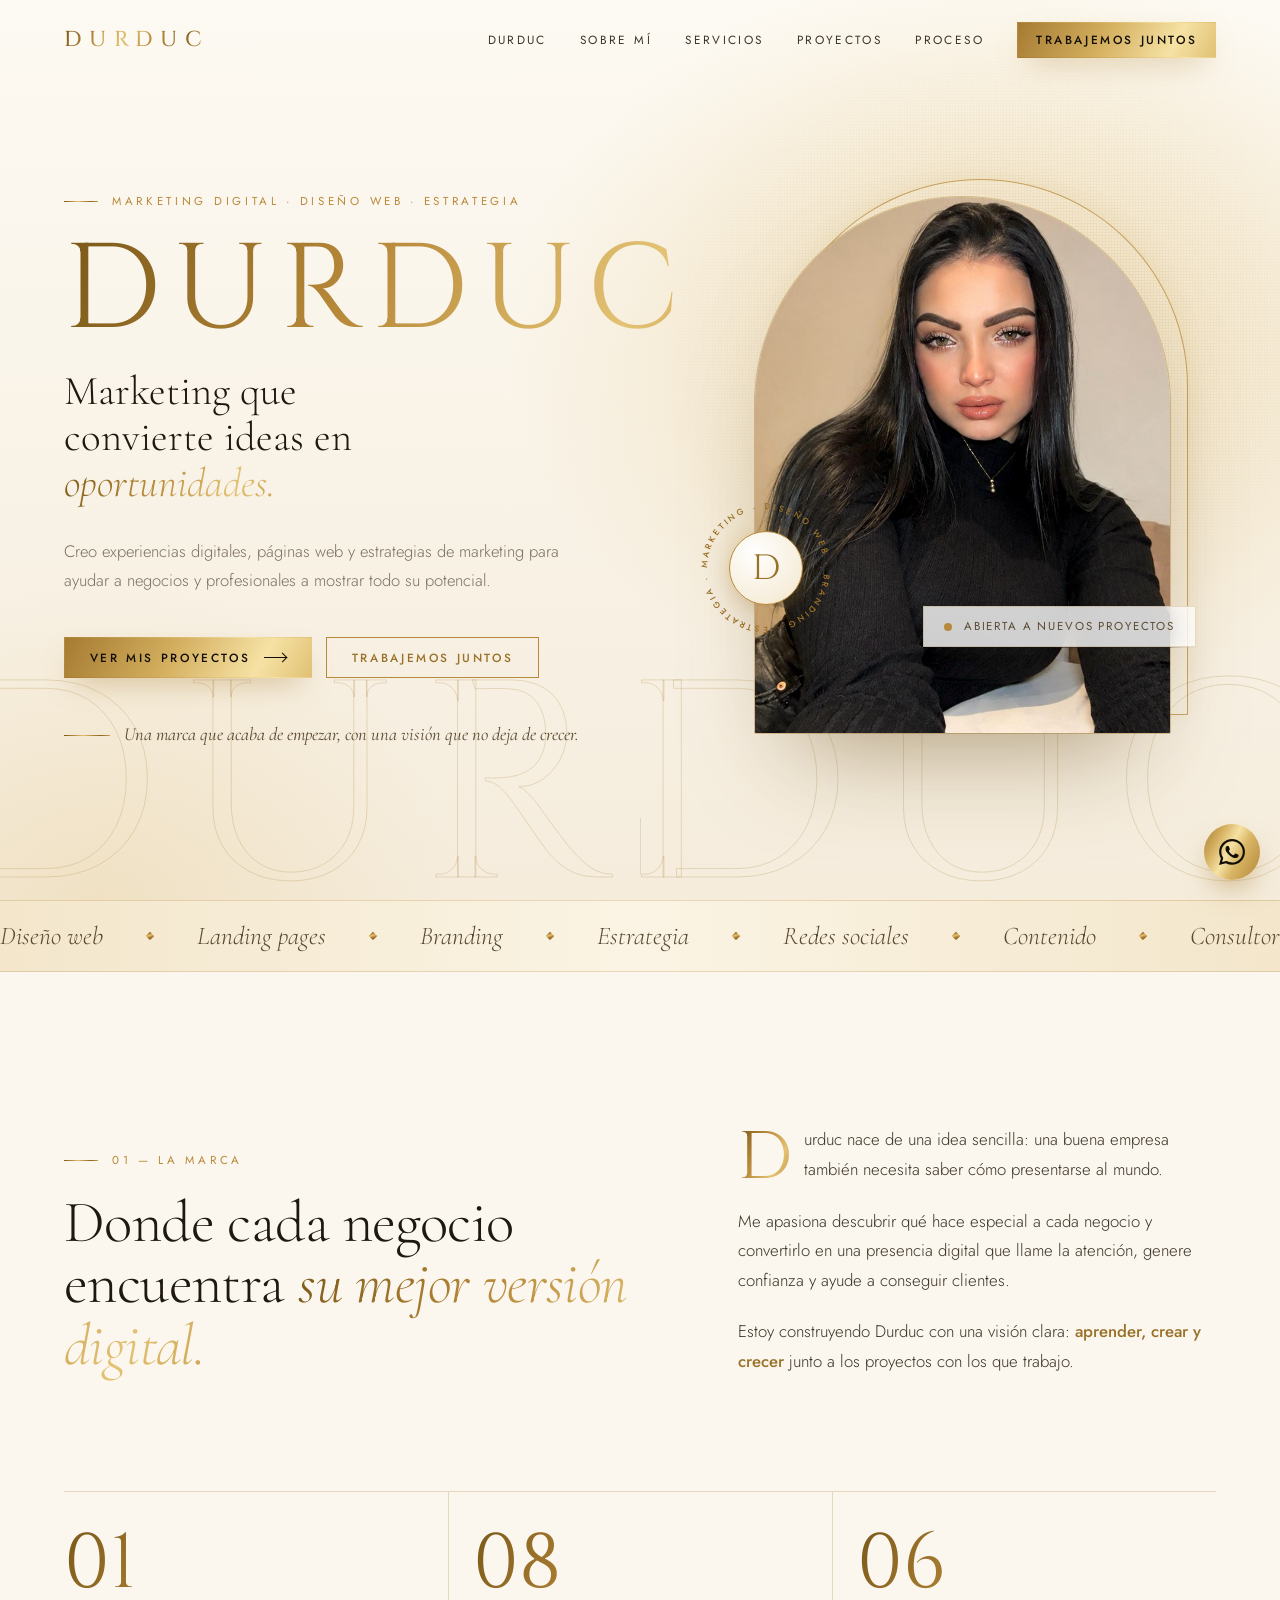
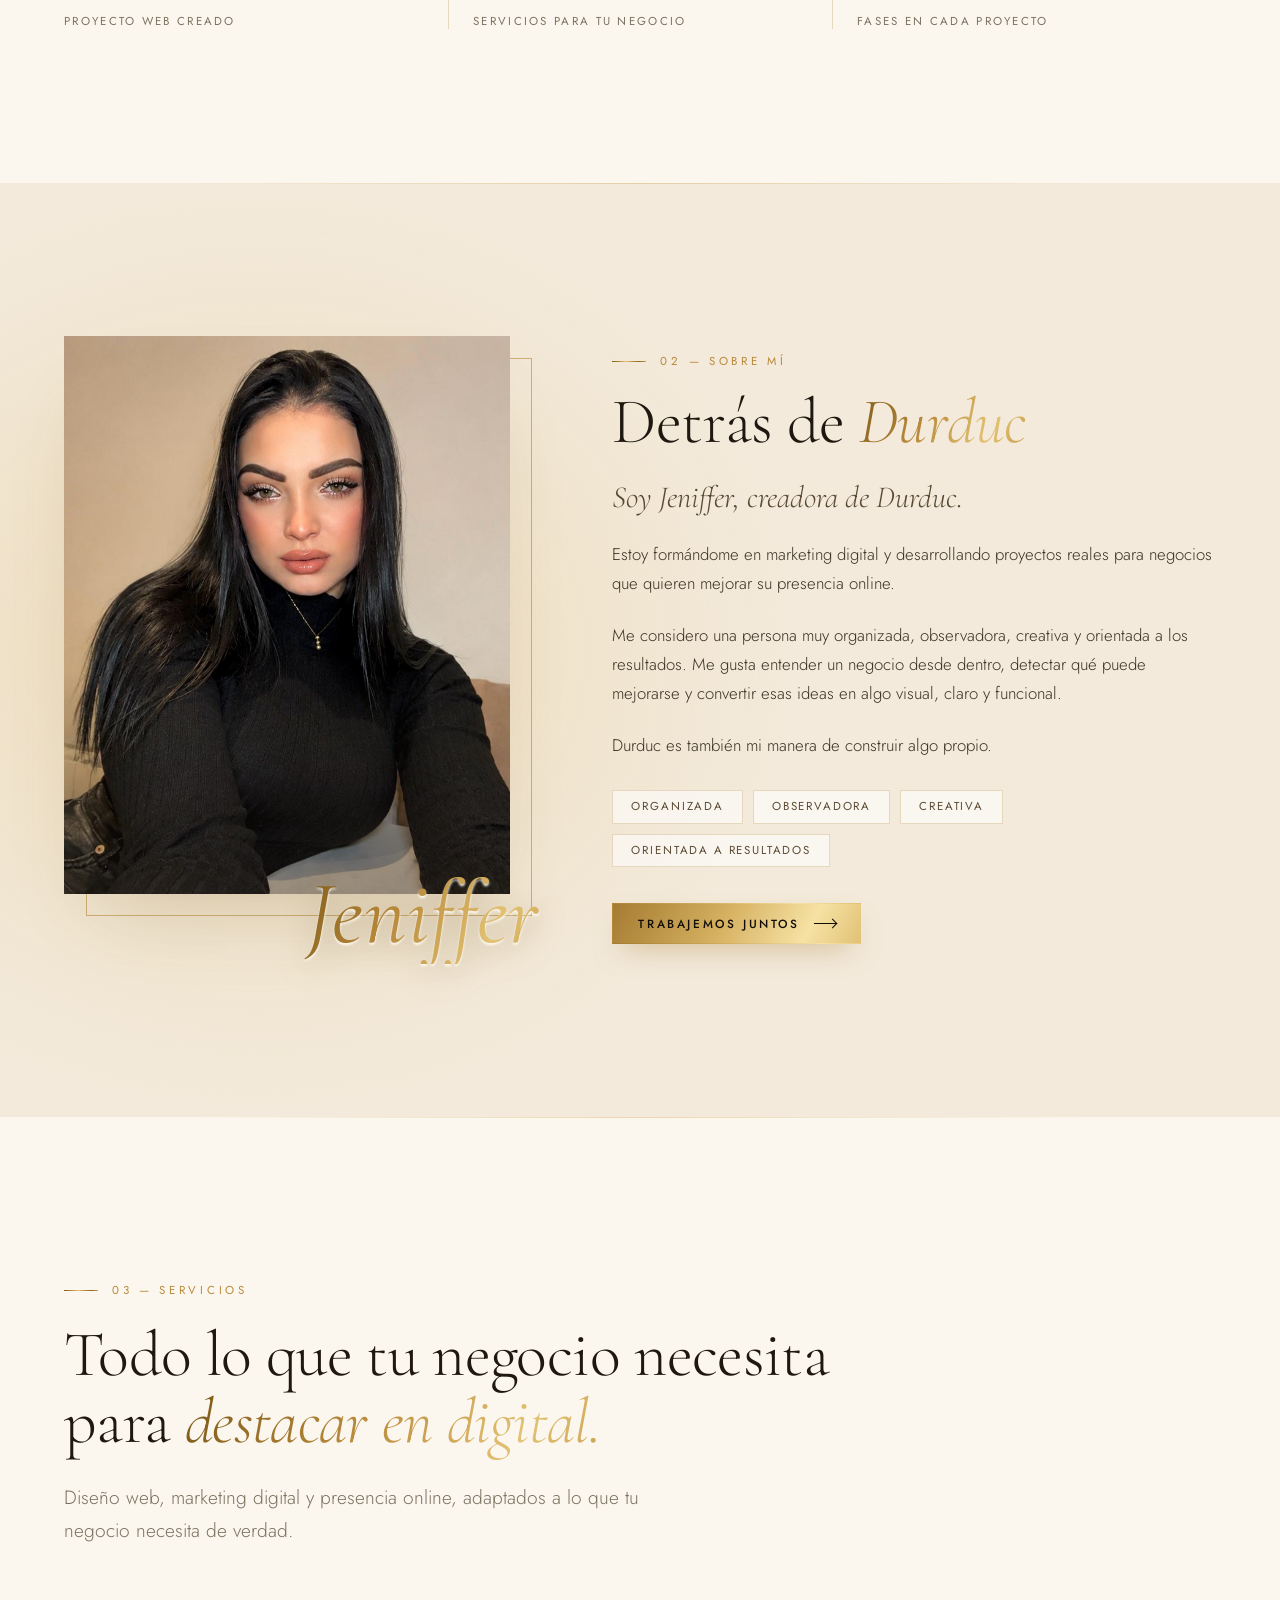
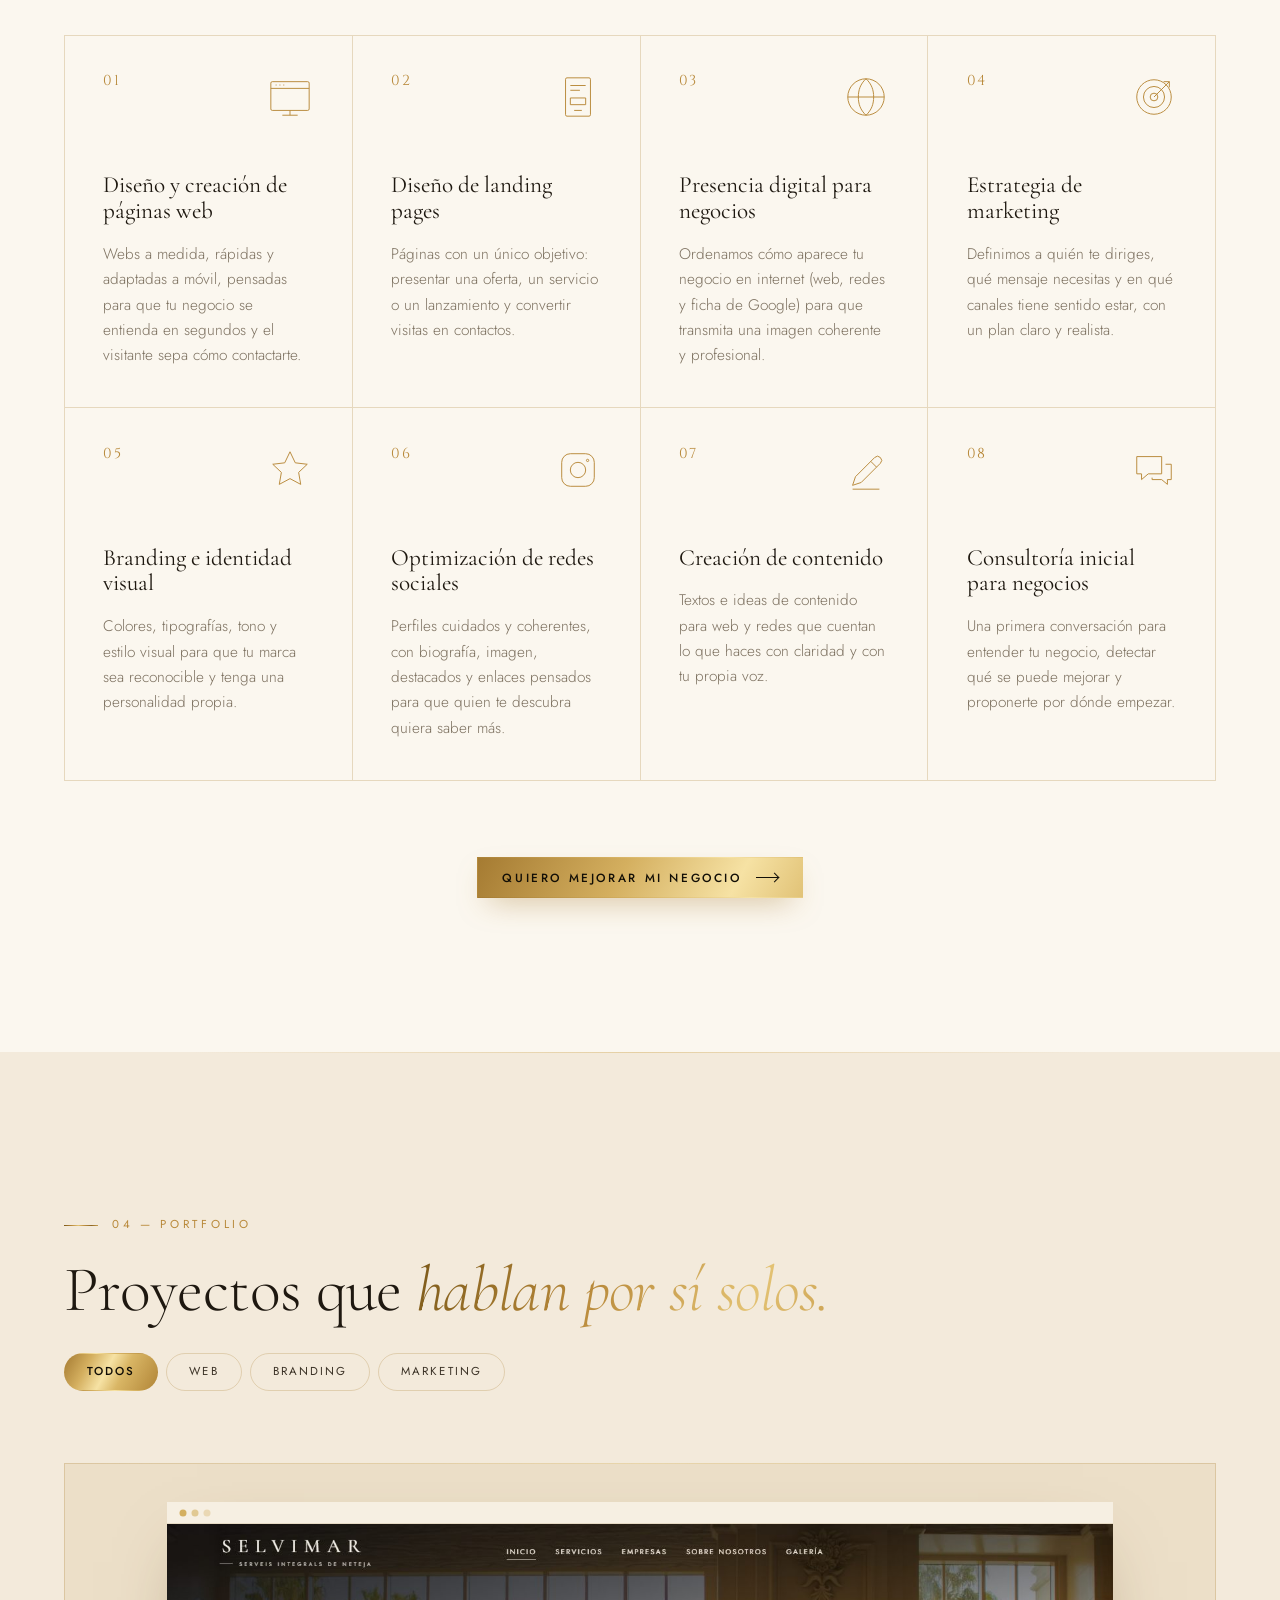
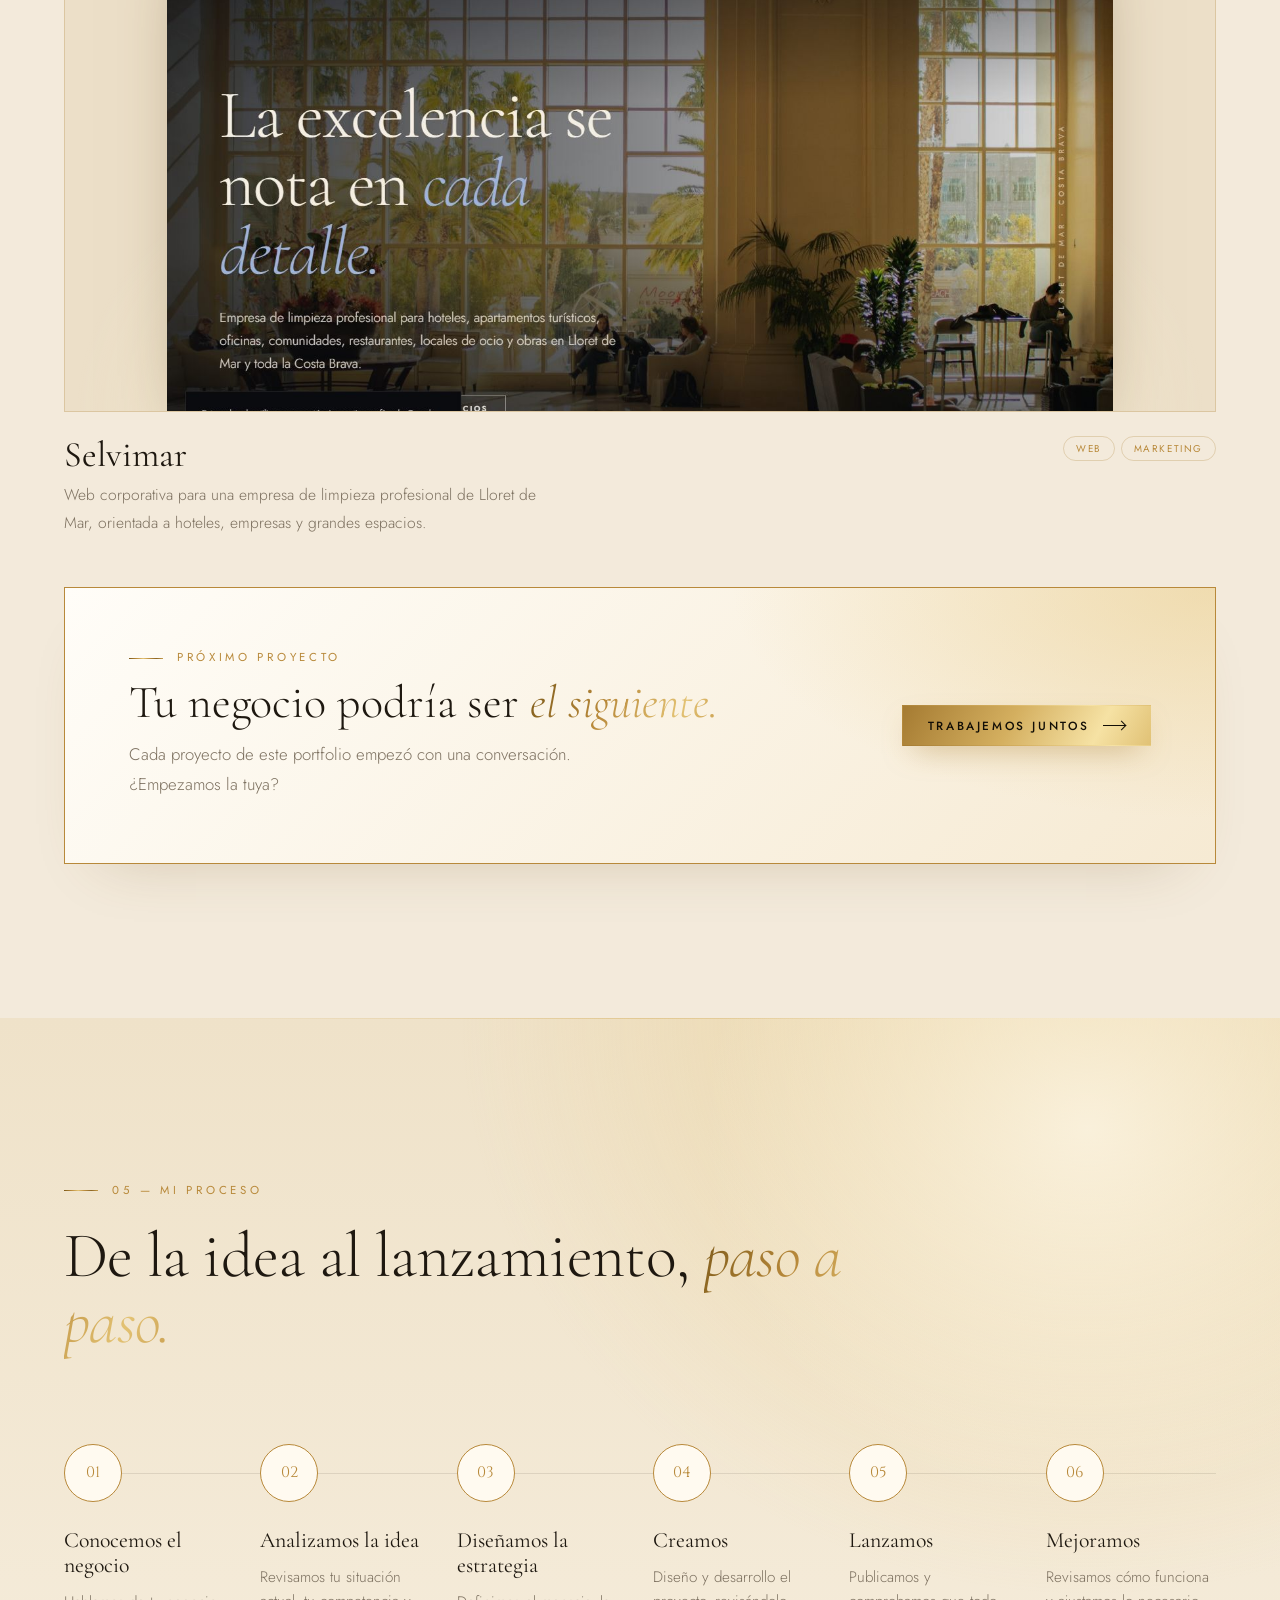
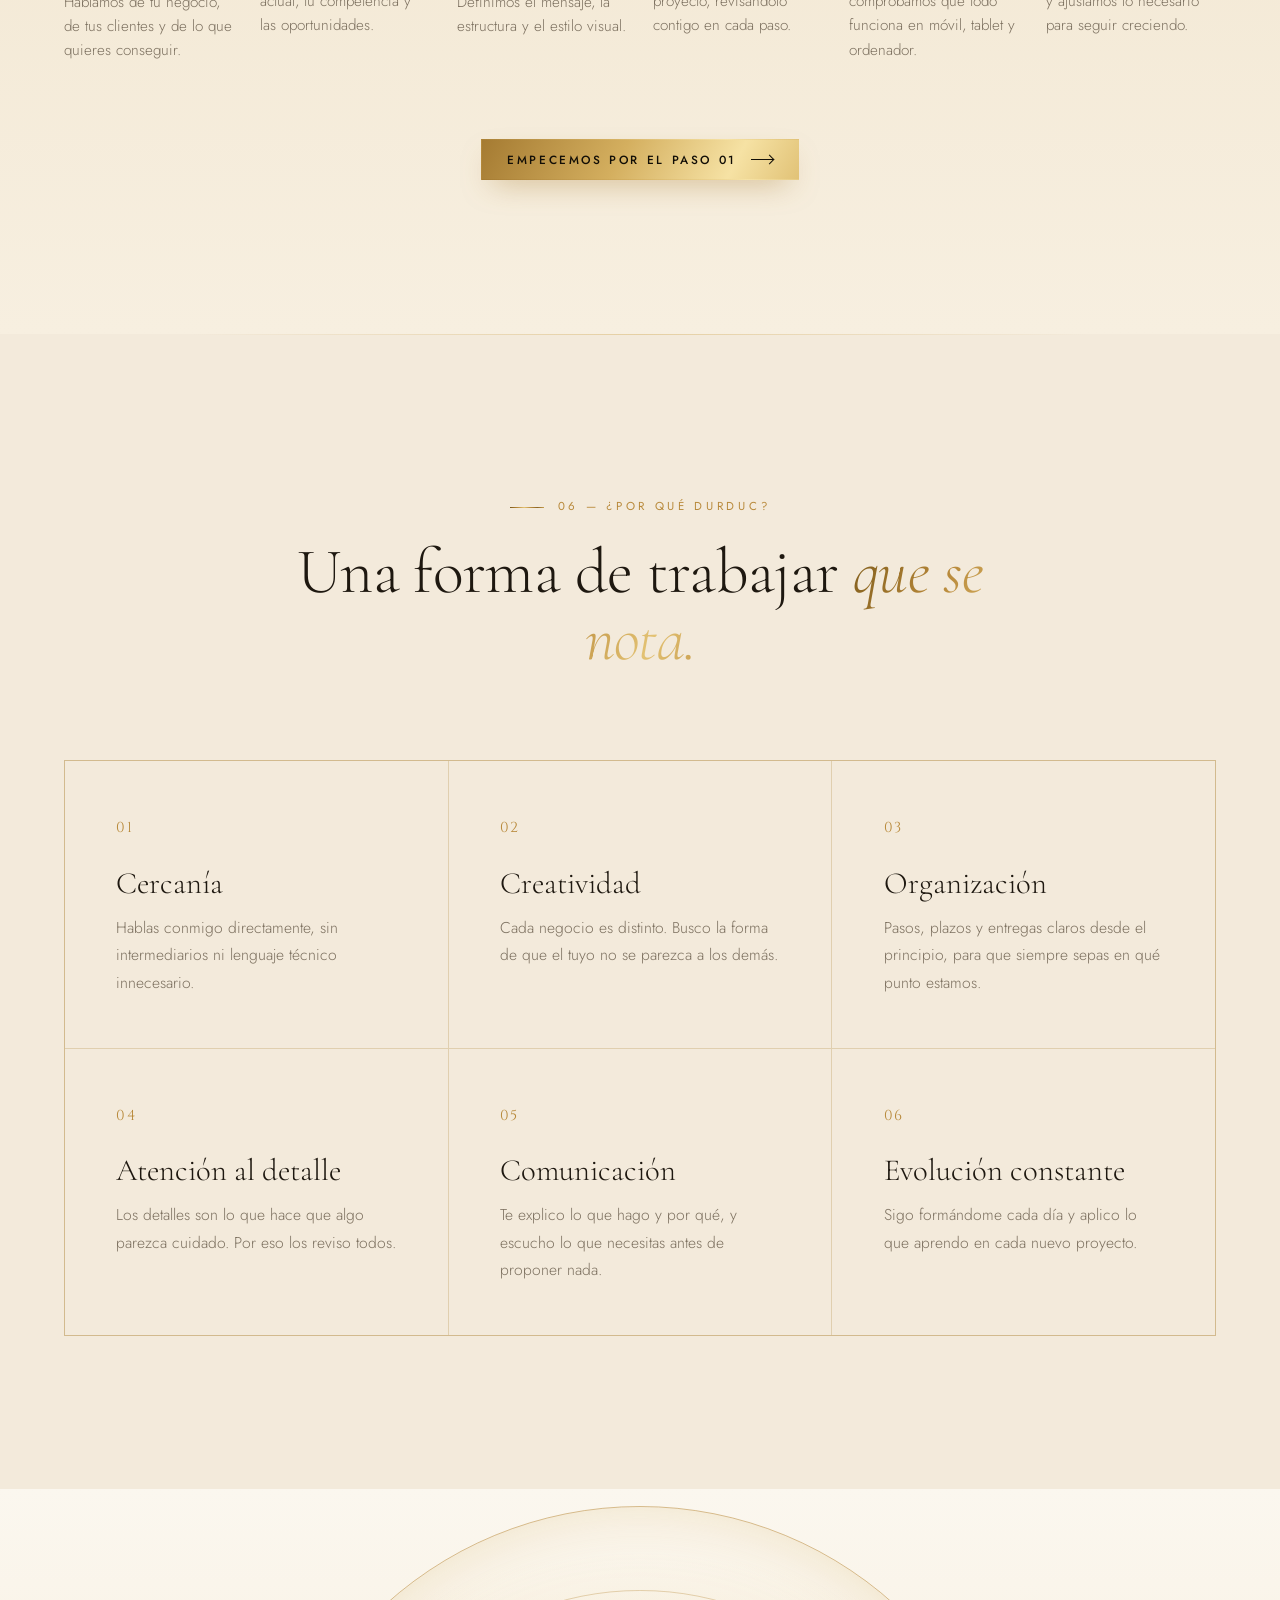
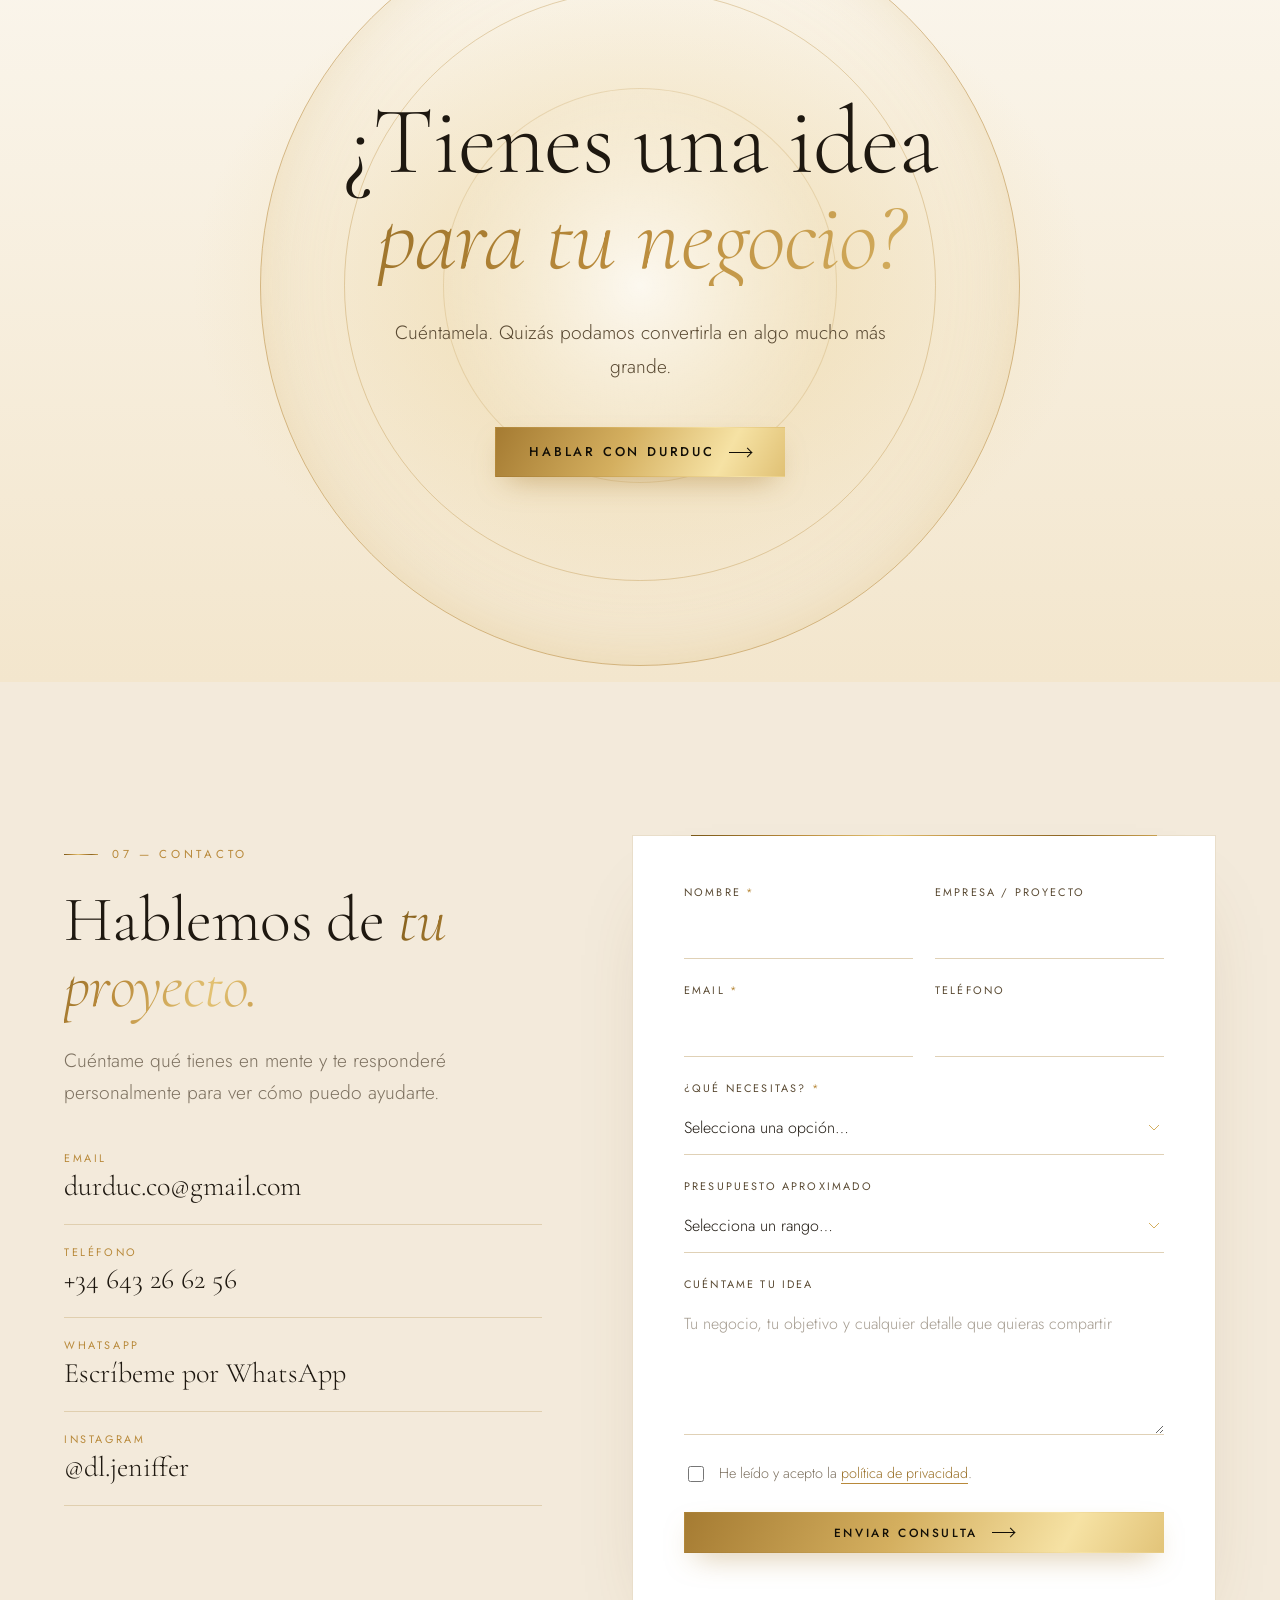
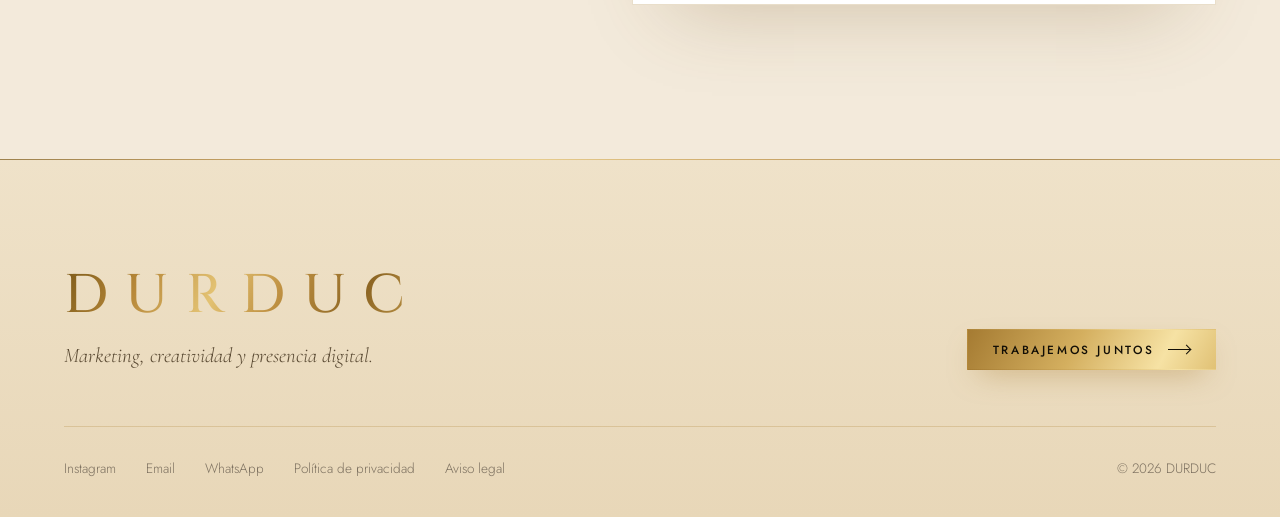
==== commit f38a649e: "Fondo claro champán con oro metalizado e Instagram Sustituye el fondo negro por tonos marfil y champ" ====
--- a/index.html
+++ b/index.html
@@ -7,7 +7,7 @@
 <meta name="description" content="DURDUC es una marca de marketing digital creada por Jeniffer: diseño y creación de páginas web, landing pages, branding, estrategia de marketing y presencia digital para negocios y profesionales.">
 <meta name="robots" content="index,follow">
 <meta name="author" content="Jeniffer · DURDUC">
-<meta name="theme-color" content="#0a0a0b">
+<meta name="theme-color" content="#fbf7ef">
 <link rel="canonical" href="https://durducco-source.github.io/durduc-web/">
 <link rel="icon" href="assets/icons/favicon.svg" type="image/svg+xml">
 <meta property="og:type" content="website">
--- a/css/styles.css
+++ b/css/styles.css
@@ -1,24 +1,26 @@
 /* ==========================================================================
    DURDUC · ESTILOS
-   Estética luxury: negro profundo, oro metalizado y champán.
+   Estética luxury clara: marfil, champán y oro metalizado.
    ========================================================================== */
 
 :root {
   /* ---------- COLORES ---------- */
-  --bg:        #09090a;   /* negro principal */
-  --bg-2:      #111010;   /* secciones alternas */
-  --bg-3:      #181613;   /* tarjetas */
-  --panel:     #1d1a15;   /* fondos de capturas */
-  --heading:   #f7efdf;   /* títulos */
-  --text:      #d9d0c0;   /* texto de lectura */
-  --muted:     #9c9385;   /* texto secundario */
-  --line:      rgba(212, 175, 95, .18);
-  --line-soft: rgba(247, 239, 223, .09);
-  --gold:      #d4af5f;
-  --gold-lt:   #f1d98f;
+  --bg:        #fbf7ef;   /* marfil principal */
+  --bg-2:      #f3eadb;   /* champán (secciones alternas) */
+  --bg-3:      #ffffff;   /* tarjetas */
+  --panel:     #ecdfc8;   /* fondos de capturas */
+  --heading:   #1e1810;   /* títulos (espresso) */
+  --text:      #3b3226;   /* texto de lectura */
+  --muted:     #7d7160;   /* texto secundario */
+  --line:      rgba(166, 124, 46, .25);
+  --line-soft: rgba(30, 24, 16, .1);
+  --gold:      #b8893a;
+  --gold-lt:   #9a7129;
   --gold-dk:   #9c7430;
-  --champagne: #efe3c8;
-  --gold-grad: linear-gradient(118deg, #8f6a2a 0%, #d4af5f 22%, #f6e2a4 42%, #d9b665 58%, #a57b32 80%, #e8c97c 100%);
+  --champagne: #5a4a33;
+  --gold-grad: linear-gradient(118deg, #7a5818 0%, #b8893a 22%, #e3c273 42%, #c09243 58%, #8d6624 80%, #c9a04f 100%);
+  --gold-btn:  linear-gradient(118deg, #a57b32 0%, #d4af5f 25%, #f6e2a4 45%, #d9b665 62%, #b28638 100%);
+  --shadow:    rgba(110, 80, 30, .28);
 
   /* ---------- TIPOGRAFÍAS ---------- */
   --display: "Cinzel", "Cormorant Garamond", Georgia, serif;
@@ -46,7 +48,7 @@
 ul, ol { margin: 0; padding: 0; list-style: none; }
 em { font-style: italic; }
 strong { font-weight: 500; color: var(--gold-lt); }
-::selection { background: var(--gold); color: var(--bg); }
+::selection { background: #e9d29a; color: var(--heading); }
 :focus-visible { outline: 2px solid var(--gold); outline-offset: 3px; }
 [hidden] { display: none !important; }
 
@@ -56,7 +58,7 @@
   -webkit-background-clip: text; background-clip: text; color: transparent; -webkit-text-fill-color: transparent;
 }
 
-.skip { position: absolute; left: -9999px; top: 12px; z-index: 100; background: var(--gold); color: var(--bg); padding: 10px 16px; }
+.skip { position: absolute; left: -9999px; top: 12px; z-index: 100; background: var(--gold); color: #fff; padding: 10px 16px; }
 .skip:focus { left: 12px; }
 .container { width: 100%; max-width: calc(var(--maxw) + var(--gutter) * 2); margin: 0 auto; padding: 0 var(--gutter); }
 .section { position: relative; padding: clamp(88px, 12vw, 160px) 0; }
@@ -83,17 +85,18 @@
   transition: color .5s var(--ease), border-color .5s var(--ease), transform .3s var(--ease), box-shadow .5s var(--ease);
 }
 .btn::before { content: ""; position: absolute; inset: 0; z-index: -1; transform: scaleX(0); transform-origin: right; transition: transform .6s var(--ease); }
-.btn::after { content: ""; position: absolute; top: 0; left: -60%; width: 40%; height: 100%; z-index: -1; background: linear-gradient(100deg, transparent, rgba(255, 255, 255, .55), transparent); transform: skewX(-20deg); transition: left .9s var(--ease); pointer-events: none; }
+.btn::after { content: ""; position: absolute; top: 0; left: -60%; width: 40%; height: 100%; z-index: -1; background: linear-gradient(100deg, transparent, rgba(255, 255, 255, .7), transparent); transform: skewX(-20deg); transition: left .9s var(--ease); pointer-events: none; }
 .btn:hover::after { left: 130%; }
 .btn:hover::before { transform: scaleX(1); transform-origin: left; }
 .btn:active { transform: scale(.98); }
 /* Botón principal: oro */
-.btn--dark, .btn--light { background: var(--gold-grad); background-size: 180% 100%; color: #120e06; border-color: transparent; box-shadow: 0 10px 30px -14px rgba(212, 175, 95, .7); }
+.btn--dark, .btn--light { background: var(--gold-btn); background-size: 180% 100%; color: #120e06; border-color: transparent; box-shadow: 0 12px 30px -12px rgba(166, 124, 46, .6); }
 .btn--dark::before, .btn--light::before { background: var(--heading); }
-.btn--dark:hover, .btn--light:hover { box-shadow: 0 16px 40px -14px rgba(212, 175, 95, .9); }
+.btn--dark:hover, .btn--light:hover { color: #f6e2a4; }
+.btn--dark:hover, .btn--light:hover { box-shadow: 0 18px 40px -14px rgba(166, 124, 46, .75); }
 /* Botón secundario: línea dorada */
 .btn--line { color: var(--gold-lt); }
-.btn--line::before { background: var(--gold-grad); }
+.btn--line::before { background: var(--gold-btn); }
 .btn--line:hover { color: #120e06; }
 .btn--sm { padding: .95em 1.5em; }
 .btn--lg { padding: 1.35em 2.6em; font-size: .8rem; }
@@ -104,7 +107,7 @@
 
 /* ---------- Cabecera ---------- */
 .header { position: fixed; inset: 0 0 auto; z-index: 50; height: var(--header-h); transition: background .5s, box-shadow .5s, height .5s var(--ease); }
-.header.is-scrolled { background: rgba(9, 9, 10, .82); -webkit-backdrop-filter: blur(14px); backdrop-filter: blur(14px); box-shadow: 0 1px 0 var(--line); height: 68px; }
+.header.is-scrolled { background: rgba(251, 247, 239, .86); -webkit-backdrop-filter: blur(14px); backdrop-filter: blur(14px); box-shadow: 0 1px 0 var(--line); height: 68px; }
 .header-inner { height: 100%; display: flex; align-items: center; justify-content: space-between; gap: 24px; }
 .logo { font: 500 1.35rem/1 var(--display); letter-spacing: .34em; margin-right: -.34em; background: var(--gold-grad); -webkit-background-clip: text; background-clip: text; color: transparent; -webkit-text-fill-color: transparent; }
 .logo--lg { font-size: clamp(2.2rem, 5vw, 3.4rem); }
@@ -124,7 +127,7 @@
   .burger { display: block; }
   .nav {
     position: fixed; inset: 0; z-index: 55; flex-direction: column; justify-content: center; gap: 28px;
-    background: radial-gradient(80% 60% at 50% 30%, #1d1811, var(--bg));
+    background: radial-gradient(80% 60% at 50% 30%, #f3e3c2, var(--bg));
     opacity: 0; visibility: hidden; transition: opacity .5s var(--ease), visibility .5s;
   }
   .nav > a:not(.btn) { font: 300 2rem/1 var(--serif); letter-spacing: .02em; text-transform: none; color: var(--heading); }
@@ -146,13 +149,14 @@
    ========================================================================== */
 .hero { position: relative; min-height: 100vh; min-height: 100svh; display: flex; align-items: center; padding: calc(var(--header-h) + 40px) 0 90px; overflow: hidden;
   background:
-    radial-gradient(55% 60% at 78% 38%, rgba(212, 175, 95, .20), transparent 70%),
-    radial-gradient(40% 50% at 8% 100%, rgba(212, 175, 95, .10), transparent 70%),
+    radial-gradient(55% 60% at 78% 38%, rgba(222, 186, 108, .38), transparent 70%),
+    radial-gradient(40% 50% at 8% 100%, rgba(222, 186, 108, .22), transparent 70%),
+    linear-gradient(180deg, #fdfaf3, #f5ecdc);
     var(--bg); }
 .hero::after { content: ""; position: absolute; inset: 0; pointer-events: none; opacity: .5;
-  background-image: radial-gradient(rgba(241, 217, 143, .5) 1px, transparent 1.2px); background-size: 3px 3px;
+  background-image: radial-gradient(rgba(184, 137, 58, .35) 1px, transparent 1.2px); background-size: 3px 3px;
   -webkit-mask-image: radial-gradient(40% 50% at 78% 38%, #000, transparent 70%); mask-image: radial-gradient(40% 50% at 78% 38%, #000, transparent 70%); }
-.hero-ghost { position: absolute; left: 50%; bottom: -.12em; transform: translateX(-50%); font: 400 clamp(7rem, 22vw, 22rem)/1 var(--display); letter-spacing: .08em; color: transparent; -webkit-text-stroke: 1px rgba(212, 175, 95, .16); white-space: nowrap; pointer-events: none; user-select: none; }
+.hero-ghost { position: absolute; left: 50%; bottom: -.12em; transform: translateX(-50%); font: 400 clamp(7rem, 22vw, 22rem)/1 var(--display); letter-spacing: .08em; color: transparent; -webkit-text-stroke: 1px rgba(166, 124, 46, .22); white-space: nowrap; pointer-events: none; user-select: none; }
 .hero-grid { position: relative; z-index: 1; display: grid; grid-template-columns: 1.1fr .9fr; gap: clamp(40px, 6vw, 100px); align-items: center; }
 .hero-copy .eyebrow { margin-bottom: 30px; }
 .hero h1 { display: flex; flex-direction: column; gap: 24px; }
@@ -168,17 +172,17 @@
 
 .hero-visual { position: relative; justify-self: end; width: min(100%, 470px); }
 .portrait { position: relative; transition: transform .8s var(--ease); }
-.portrait-img { position: relative; aspect-ratio: 728 / 941; border-radius: 999px 999px 4px 4px; overflow: hidden; box-shadow: 0 50px 100px -40px rgba(0, 0, 0, .9), 0 0 0 1px rgba(212, 175, 95, .35); }
-.portrait-img::after { content: ""; position: absolute; inset: 0; background: linear-gradient(180deg, transparent 55%, rgba(9, 9, 10, .55)), linear-gradient(120deg, rgba(212, 175, 95, .12), transparent 40%); pointer-events: none; }
+.portrait-img { position: relative; aspect-ratio: 728 / 941; border-radius: 999px 999px 4px 4px; overflow: hidden; box-shadow: 0 50px 100px -40px rgba(110, 80, 30, .55), 0 0 0 1px rgba(184, 137, 58, .45); }
+.portrait-img::after { content: ""; position: absolute; inset: 0; background: linear-gradient(120deg, rgba(246, 226, 164, .16), transparent 40%); pointer-events: none; }
 .portrait-img img { width: 100%; height: 100%; object-fit: cover; transform: scale(1.04); transition: transform 1.6s var(--ease); }
 .hero-visual:hover .portrait-img img { transform: scale(1.08); }
 .portrait-frame { position: absolute; inset: -18px -18px 18px 18px; border: 1px solid var(--gold); border-radius: 999px 999px 4px 4px; opacity: .75; box-shadow: 0 0 30px -10px rgba(212, 175, 95, .5); }
 .badge-rotate { position: absolute; left: -64px; bottom: 90px; width: 150px; height: 150px; animation: spin 26s linear infinite; }
 .badge-rotate text { font: 500 11.5px var(--sans); letter-spacing: .32em; fill: var(--gold-lt); }
 .badge-core { position: absolute; left: -64px; bottom: 90px; width: 150px; height: 150px; isolation: isolate; display: grid; place-items: center; font: 400 2.2rem/1 var(--display); color: var(--gold-lt); pointer-events: none; }
-.badge-core::before { content: ""; position: absolute; width: 74px; height: 74px; border-radius: 50%; background: radial-gradient(circle at 35% 30%, #2a2419, #0d0c0a); border: 1px solid var(--gold); box-shadow: 0 10px 30px -8px rgba(0, 0, 0, .8), 0 0 24px -6px rgba(212, 175, 95, .5); z-index: -1; }
+.badge-core::before { content: ""; position: absolute; width: 74px; height: 74px; border-radius: 50%; background: radial-gradient(circle at 35% 30%, #ffffff, #f3e6cb); border: 1px solid var(--gold); box-shadow: 0 10px 30px -8px var(--shadow), 0 0 24px -6px rgba(212, 175, 95, .6); z-index: -1; }
 @keyframes spin { to { transform: rotate(360deg); } }
-.hero-card { position: absolute; right: -26px; bottom: 16%; display: flex; align-items: center; gap: 12px; padding: 14px 20px; background: rgba(12, 11, 9, .72); -webkit-backdrop-filter: blur(10px); backdrop-filter: blur(10px); border: 1px solid var(--line); font: 400 .72rem/1 var(--sans); letter-spacing: .16em; text-transform: uppercase; color: var(--champagne); box-shadow: 0 18px 40px -18px rgba(0, 0, 0, .9); animation: float 6s ease-in-out infinite; }
+.hero-card { position: absolute; right: -26px; bottom: 16%; display: flex; align-items: center; gap: 12px; padding: 14px 20px; background: rgba(255, 255, 255, .8); -webkit-backdrop-filter: blur(10px); backdrop-filter: blur(10px); border: 1px solid var(--line); font: 400 .72rem/1 var(--sans); letter-spacing: .16em; text-transform: uppercase; color: var(--champagne); box-shadow: 0 18px 40px -18px var(--shadow); animation: float 6s ease-in-out infinite; }
 .dot { width: 8px; height: 8px; border-radius: 50%; background: var(--gold); box-shadow: 0 0 0 0 rgba(212, 175, 95, .6); animation: pulse 2.2s infinite; }
 @keyframes pulse { 70% { box-shadow: 0 0 0 10px rgba(212, 175, 95, 0); } 100% { box-shadow: 0 0 0 0 rgba(212, 175, 95, 0); } }
 @keyframes float { 50% { transform: translateY(-10px); } }
@@ -203,7 +207,7 @@
 }
 
 /* ---------- Cinta de servicios ---------- */
-.marquee { overflow: hidden; border-block: 1px solid var(--line); background: linear-gradient(90deg, #0d0c0a, #16130e 50%, #0d0c0a); padding: 22px 0; }
+.marquee { overflow: hidden; border-block: 1px solid var(--line); background: linear-gradient(90deg, #f3e6cb, #fbf4e4 50%, #f3e6cb); padding: 22px 0; }
 .marquee-track { display: flex; width: max-content; animation: marquee 38s linear infinite; }
 .marquee span { display: inline-flex; align-items: center; gap: 44px; padding-right: 44px; font: italic 300 clamp(1.3rem, 2vw, 1.8rem)/1 var(--serif); color: var(--champagne); white-space: nowrap; }
 .marquee span::after { content: ""; width: 6px; height: 6px; transform: rotate(45deg); background: var(--gold-grad); }
@@ -231,24 +235,24 @@
 /* ==========================================================================
    SOBRE MÍ
    ========================================================================== */
-.me { background: radial-gradient(60% 70% at 20% 50%, rgba(212, 175, 95, .10), transparent 70%), var(--bg-2); overflow: hidden; }
+.me { background: radial-gradient(60% 70% at 20% 50%, rgba(222, 186, 108, .3), transparent 70%), var(--bg-2); overflow: hidden; }
 .me-grid { display: grid; grid-template-columns: .85fr 1.15fr; gap: clamp(56px, 8vw, 130px); align-items: center; }
 .me-media { position: relative; max-width: 460px; padding-bottom: 70px; }
-.me-img { position: relative; z-index: 1; aspect-ratio: 4 / 5; overflow: hidden; box-shadow: 0 40px 80px -40px rgba(0, 0, 0, .9); }
-.me-img::after { content: ""; position: absolute; inset: 0; background: linear-gradient(180deg, transparent 50%, rgba(9, 9, 10, .7)); }
+.me-img { position: relative; z-index: 1; aspect-ratio: 4 / 5; overflow: hidden; box-shadow: 0 40px 80px -40px var(--shadow); }
+.me-img::after { content: ""; position: absolute; inset: 0; background: linear-gradient(180deg, transparent 60%, rgba(30, 24, 16, .45)); }
 .me-img img { width: 100%; height: 100%; object-fit: cover; object-position: 50% 18%; transition: transform 1.6s var(--ease); }
 .me-media:hover .me-img img { transform: scale(1.04); }
 .me-media::before { content: ""; position: absolute; inset: 22px -22px 48px 22px; border: 1px solid var(--gold); opacity: .6; z-index: 0; pointer-events: none; }
 /* Firma: grande, dorada y siempre legible */
 .me-sign { position: absolute; z-index: 2; right: -40px; bottom: 0; margin: 0; padding: 0 .12em; font: italic 400 clamp(3.6rem, 7vw, 6rem)/1.1 var(--serif); letter-spacing: .01em;
-  filter: drop-shadow(0 4px 18px rgba(0, 0, 0, .95)) drop-shadow(0 0 2px rgba(0, 0, 0, .9)); }
+  filter: drop-shadow(0 2px 1px rgba(255, 252, 244, .95)) drop-shadow(0 6px 16px rgba(110, 80, 30, .35)); }
 .me-text { display: grid; gap: 22px; justify-items: start; }
 .me-text .title { margin-top: 0; }
 .me-text .lead { color: var(--champagne); font: italic 300 clamp(1.5rem, 2.4vw, 2rem)/1.3 var(--serif); }
 .me-text > p:not(.lead):not(.eyebrow) { max-width: 600px; }
 .traits { display: flex; flex-wrap: wrap; gap: 10px; margin: 8px 0 14px; }
-.traits li { padding: 10px 18px; border: 1px solid var(--line); background: rgba(212, 175, 95, .05); font: 400 .72rem/1 var(--sans); letter-spacing: .16em; text-transform: uppercase; color: var(--champagne); transition: border-color .4s, background .4s, color .4s; }
-.traits li:hover { border-color: var(--gold); background: rgba(212, 175, 95, .12); color: var(--gold-lt); }
+.traits li { padding: 10px 18px; border: 1px solid var(--line); background: rgba(255, 255, 255, .6); font: 400 .72rem/1 var(--sans); letter-spacing: .16em; text-transform: uppercase; color: var(--champagne); transition: border-color .4s, background .4s, color .4s; }
+.traits li:hover { border-color: var(--gold); background: #fff; color: var(--gold-lt); }
 @media (max-width: 900px) {
   .me-grid { grid-template-columns: 1fr; }
   .me-media { width: 82%; margin: 0 auto 10px; }
@@ -261,7 +265,7 @@
 .services { background: var(--bg); }
 .svc-grid { display: grid; grid-template-columns: repeat(4, 1fr); border-top: 1px solid var(--line); border-left: 1px solid var(--line); }
 .svc { position: relative; padding: clamp(28px, 3vw, 40px); border-right: 1px solid var(--line); border-bottom: 1px solid var(--line); background: transparent; display: flex; flex-direction: column; gap: 18px; min-height: 340px; transition: background .6s var(--ease); overflow: hidden; }
-.svc::before { content: ""; position: absolute; inset: 0; background: radial-gradient(80% 60% at 50% 0%, rgba(212, 175, 95, .14), transparent 70%); opacity: 0; transition: opacity .6s var(--ease); pointer-events: none; }
+.svc::before { content: ""; position: absolute; inset: 0; background: radial-gradient(80% 60% at 50% 0%, rgba(222, 186, 108, .22), transparent 70%); opacity: 0; transition: opacity .6s var(--ease); pointer-events: none; }
 .svc::after { content: ""; position: absolute; left: 0; bottom: 0; height: 2px; width: 100%; background: var(--gold-grad); transform: scaleX(0); transform-origin: left; transition: transform .7s var(--ease); }
 .svc:hover { background: var(--bg-3); }
 .svc:hover::before { opacity: 1; }
@@ -284,20 +288,20 @@
 .filters { display: flex; flex-wrap: wrap; gap: 8px; }
 .filters button { padding: 12px 22px; border: 1px solid var(--line); border-radius: 999px; font: 400 .72rem/1 var(--sans); letter-spacing: .18em; text-transform: uppercase; color: var(--text); transition: background .4s, color .4s, border-color .4s; }
 .filters button:hover { border-color: var(--gold); color: var(--gold-lt); }
-.filters button.is-active { background: var(--gold-grad); border-color: transparent; color: #120e06; font-weight: 500; }
+.filters button.is-active { background: var(--gold-btn); border-color: transparent; color: #120e06; font-weight: 500; }
 .work-grid { display: grid; grid-template-columns: repeat(2, 1fr); gap: clamp(28px, 4vw, 56px) clamp(22px, 3vw, 40px); }
 .project { display: block; text-align: left; width: 100%; transition: opacity .5s var(--ease), transform .6s var(--ease); }
 .project.is-hidden { display: none; }
 .project--featured { grid-column: 1 / -1; }
 .project-media { position: relative; overflow: hidden; aspect-ratio: 16 / 10; padding: clamp(18px, 3vw, 40px) clamp(18px, 3vw, 40px) 0;
-  background: radial-gradient(70% 90% at 50% 100%, rgba(212, 175, 95, .28), transparent 70%), var(--panel); border: 1px solid var(--line); }
+  background: radial-gradient(70% 90% at 50% 100%, rgba(255, 244, 214, .9), transparent 70%), var(--panel); border: 1px solid var(--line); }
 .project--featured .project-media { aspect-ratio: 21 / 10; padding-inline: clamp(24px, 8vw, 140px); }
-.project-shot { position: relative; height: 100%; background: #fff; box-shadow: 0 30px 70px -30px rgba(0, 0, 0, .95); overflow: hidden; transition: transform 1.1s var(--ease); }
-.project-shot::before { content: ""; display: block; height: 22px; background: #1f1c17 url("data:image/svg+xml,%3Csvg xmlns='http://www.w3.org/2000/svg' width='52' height='22'%3E%3Cg fill='%23d4af5f'%3E%3Ccircle cx='12' cy='11' r='3.5'/%3E%3Ccircle cx='24' cy='11' r='3.5' opacity='.6'/%3E%3Ccircle cx='36' cy='11' r='3.5' opacity='.35'/%3E%3C/g%3E%3C/svg%3E") no-repeat 4px 0; border-bottom: 1px solid #2c2720; }
+.project-shot { position: relative; height: 100%; background: #fff; box-shadow: 0 30px 70px -30px rgba(90, 64, 22, .55); overflow: hidden; transition: transform 1.1s var(--ease); }
+.project-shot::before { content: ""; display: block; height: 22px; background: #f6efe2 url("data:image/svg+xml,%3Csvg xmlns='http://www.w3.org/2000/svg' width='52' height='22'%3E%3Cg fill='%23d4af5f'%3E%3Ccircle cx='12' cy='11' r='3.5'/%3E%3Ccircle cx='24' cy='11' r='3.5' opacity='.6'/%3E%3Ccircle cx='36' cy='11' r='3.5' opacity='.35'/%3E%3C/g%3E%3C/svg%3E") no-repeat 4px 0; border-bottom: 1px solid #e6dac4; }
 .project-shot img { width: 100%; height: calc(100% - 22px); object-fit: cover; object-position: top; transition: transform 1.6s var(--ease); }
 .project:hover .project-shot { transform: translateY(-10px); }
 .project:hover .project-shot img { transform: scale(1.03); }
-.project-view { position: absolute; right: 22px; bottom: 22px; z-index: 2; width: 100px; height: 100px; border-radius: 50%; display: grid; place-items: center; text-align: center; background: var(--gold-grad); color: #120e06; font: 500 .62rem/1.3 var(--sans); letter-spacing: .18em; text-transform: uppercase; transform: scale(0); transition: transform .6s var(--ease); box-shadow: 0 14px 30px -10px rgba(212, 175, 95, .7); }
+.project-view { position: absolute; right: 22px; bottom: 22px; z-index: 2; width: 100px; height: 100px; border-radius: 50%; display: grid; place-items: center; text-align: center; background: var(--gold-btn); color: #120e06; font: 500 .62rem/1.3 var(--sans); letter-spacing: .18em; text-transform: uppercase; transform: scale(0); transition: transform .6s var(--ease); box-shadow: 0 14px 30px -10px rgba(166, 124, 46, .6); }
 .project:hover .project-view, .project:focus-visible .project-view { transform: scale(1); }
 .project-info { display: flex; justify-content: space-between; gap: 20px; align-items: flex-start; padding-top: 24px; }
 .project-info h3 { font-size: clamp(1.9rem, 2.8vw, 2.6rem); }
@@ -305,7 +309,7 @@
 .project-tags { display: flex; flex-wrap: wrap; justify-content: flex-end; gap: 6px; flex: none; }
 .project-tags span { padding: 7px 12px; border: 1px solid var(--line); border-radius: 999px; font: 400 .62rem/1 var(--sans); letter-spacing: .16em; text-transform: uppercase; color: var(--gold); }
 .project-next { grid-column: 1 / -1; display: grid; grid-template-columns: 1fr auto; align-items: center; column-gap: 40px; row-gap: 14px; padding: clamp(36px, 5vw, 64px);
-  background: radial-gradient(60% 120% at 100% 0%, rgba(212, 175, 95, .22), transparent 70%), var(--bg-3); border: 1px solid var(--gold); }
+  background: radial-gradient(60% 120% at 100% 0%, rgba(233, 205, 140, .55), transparent 70%), linear-gradient(135deg, #fffdf8, #f6ead3); border: 1px solid var(--gold); box-shadow: 0 30px 60px -40px var(--shadow); }
 .project-next .eyebrow { grid-column: 1; color: var(--gold); }
 .project-next h3 { grid-column: 1; color: var(--heading); font-size: clamp(2rem, 3.6vw, 3.2rem); font-weight: 300; }
 .project-next p { grid-column: 1; color: var(--muted); max-width: 52ch; }
@@ -323,19 +327,19 @@
 
 /* ---------- Ventana de proyecto ---------- */
 dialog { padding: 0; border: 0; background: transparent; color: inherit; max-width: none; max-height: none; }
-dialog::backdrop { background: rgba(0, 0, 0, .78); -webkit-backdrop-filter: blur(6px); backdrop-filter: blur(6px); }
+dialog::backdrop { background: rgba(40, 30, 15, .55); -webkit-backdrop-filter: blur(6px); backdrop-filter: blur(6px); }
 .modal { width: min(1080px, calc(100vw - 28px)); margin: auto; }
 .modal[open] { animation: pop .6s var(--ease); }
 @keyframes pop { from { opacity: 0; transform: translateY(24px); } to { opacity: 1; transform: none; } }
 .modal-card { position: relative; display: grid; grid-template-columns: 1.2fr 1fr; background: var(--bg-2); border: 1px solid var(--line); max-height: calc(100dvh - 28px); overflow: hidden; }
-.modal-media { position: relative; background: radial-gradient(80% 80% at 50% 100%, rgba(212, 175, 95, .25), transparent 70%), var(--panel); padding: 44px 60px 44px 32px; display: flex; align-items: center; }
-.browser { width: 100%; background: #fff; box-shadow: 0 30px 60px -30px rgba(0, 0, 0, .95); }
-.browser-bar { display: flex; gap: 6px; padding: 8px 10px; background: #1f1c17; border-bottom: 1px solid #2c2720; }
+.modal-media { position: relative; background: radial-gradient(80% 80% at 50% 100%, rgba(255, 244, 214, .9), transparent 70%), var(--panel); padding: 44px 60px 44px 32px; display: flex; align-items: center; }
+.browser { width: 100%; background: #fff; box-shadow: 0 30px 60px -30px rgba(90, 64, 22, .55); }
+.browser-bar { display: flex; gap: 6px; padding: 8px 10px; background: #f6efe2; border-bottom: 1px solid #e6dac4; }
 .browser-bar i { width: 7px; height: 7px; border-radius: 50%; background: var(--gold); }
 .browser-bar i + i { opacity: .6; }
 .browser-bar i + i + i { opacity: .35; }
 .browser img { width: 100%; aspect-ratio: 16 / 10; object-fit: cover; object-position: top; }
-.phone { position: absolute; right: 22px; bottom: 30px; width: 26%; max-width: 140px; padding: 6px; border-radius: 22px; background: #050505; border: 1px solid var(--gold-dk); box-shadow: 0 24px 40px -18px rgba(0, 0, 0, .9); }
+.phone { position: absolute; right: 22px; bottom: 30px; width: 26%; max-width: 140px; padding: 6px; border-radius: 22px; background: #050505; border: 1px solid var(--gold-dk); box-shadow: 0 24px 40px -18px rgba(60, 40, 10, .55); }
 .phone img { width: 100%; aspect-ratio: 390 / 760; object-fit: cover; object-position: top; border-radius: 16px; }
 .modal-body { padding: clamp(28px, 4vw, 52px); overflow-y: auto; display: flex; flex-direction: column; gap: 16px; }
 .modal-body h3 { font-size: clamp(2.2rem, 3.4vw, 3rem); font-weight: 300; }
@@ -345,7 +349,7 @@
 .modal-body li { position: relative; padding-left: 24px; font-size: .98rem; }
 .modal-body li::before { content: ""; position: absolute; left: 0; top: .8em; width: 12px; height: 1px; background: var(--gold); }
 .modal-cta { display: flex; flex-wrap: wrap; gap: 10px; margin-top: 12px; }
-.modal-close { position: absolute; top: 12px; right: 12px; z-index: 3; width: 44px; height: 44px; display: grid; place-items: center; background: var(--gold-grad); color: #120e06; transition: transform .5s var(--ease); }
+.modal-close { position: absolute; top: 12px; right: 12px; z-index: 3; width: 44px; height: 44px; display: grid; place-items: center; background: var(--gold-btn); color: #120e06; transition: transform .5s var(--ease); }
 .modal-close:hover { transform: rotate(90deg); }
 .modal-close svg { width: 15px; height: 15px; }
 @media (max-width: 820px) {
@@ -358,15 +362,15 @@
    PROCESO
    ========================================================================== */
 .on-dark .eyebrow { color: var(--gold); }
-.process { background: #050505; overflow: hidden; }
-.process::after { content: ""; position: absolute; right: -15%; top: -30%; width: 60vw; height: 60vw; border-radius: 50%; background: radial-gradient(closest-side, rgba(212, 175, 95, .16), transparent); pointer-events: none; }
+.process { background: radial-gradient(70% 90% at 85% 0%, rgba(233, 205, 140, .6), transparent 70%), linear-gradient(180deg, #efe2c9, #f7efe0); overflow: hidden; }
+.process::after { content: ""; position: absolute; right: -15%; top: -30%; width: 60vw; height: 60vw; border-radius: 50%; background: radial-gradient(closest-side, rgba(255, 250, 238, .7), transparent); pointer-events: none; }
 .timeline { position: relative; z-index: 1; display: grid; grid-template-columns: repeat(6, 1fr); gap: 26px; }
 .timeline::before, .timeline::after { content: ""; position: absolute; left: 0; right: 0; top: 29px; height: 1px; }
 .timeline::before { background: var(--line-soft); }
-.timeline::after { background: var(--gold-grad); transform-origin: left; transform: scaleX(var(--progress, 0)); transition: transform .2s linear; box-shadow: 0 0 12px rgba(212, 175, 95, .6); }
+.timeline::after { background: var(--gold-grad); transform-origin: left; transform: scaleX(var(--progress, 0)); transition: transform .2s linear; box-shadow: 0 0 10px rgba(212, 175, 95, .7); }
 .step { position: relative; z-index: 1; }
-.step-n { display: grid; place-items: center; width: 58px; height: 58px; border-radius: 50%; border: 1px solid var(--line); background: #050505; font: 400 .95rem/1 var(--display); color: var(--gold); transition: background .5s, color .5s, border-color .5s, box-shadow .5s; }
-.step.is-lit .step-n { background: var(--gold-grad); border-color: transparent; color: #120e06; box-shadow: 0 0 24px -4px rgba(212, 175, 95, .7); }
+.step-n { display: grid; place-items: center; width: 58px; height: 58px; border-radius: 50%; border: 1px solid var(--gold); background: #fffaf0; font: 400 .95rem/1 var(--display); color: var(--gold); transition: background .5s, color .5s, border-color .5s, box-shadow .5s; }
+.step.is-lit .step-n { background: var(--gold-btn); border-color: transparent; color: #120e06; box-shadow: 0 0 24px -4px rgba(212, 175, 95, .7); }
 .step h3 { margin-top: 26px; font-size: clamp(1.35rem, 1.7vw, 1.6rem); line-height: 1.15; }
 .step p { margin-top: 12px; font-size: .95rem; line-height: 1.6; color: var(--muted); }
 .process .section-head, .process .center { position: relative; z-index: 1; }
@@ -398,10 +402,10 @@
    CTA FINAL
    ========================================================================== */
 .cta-final { position: relative; overflow: hidden; padding: clamp(110px, 16vw, 220px) 0; text-align: center;
-  background: radial-gradient(50% 60% at 50% 50%, rgba(212, 175, 95, .22), transparent 70%), var(--bg); }
-.cta-orb { position: absolute; left: 50%; top: 50%; width: min(90vw, 760px); aspect-ratio: 1; transform: translate(-50%, -50%); border-radius: 50%; border: 1px solid rgba(212, 175, 95, .5); animation: breathe 9s ease-in-out infinite; box-shadow: 0 0 80px -20px rgba(212, 175, 95, .35) inset; }
-.cta-orb::before, .cta-orb::after { content: ""; position: absolute; inset: 11%; border-radius: 50%; border: 1px solid rgba(212, 175, 95, .3); }
-.cta-orb::after { inset: 24%; border-color: rgba(212, 175, 95, .18); }
+  background: radial-gradient(50% 60% at 50% 50%, rgba(233, 205, 140, .55), transparent 70%), linear-gradient(180deg, #fbf7ef, #f3e6cd); }
+.cta-orb { position: absolute; left: 50%; top: 50%; width: min(90vw, 760px); aspect-ratio: 1; transform: translate(-50%, -50%); border-radius: 50%; border: 1px solid rgba(184, 137, 58, .55); animation: breathe 9s ease-in-out infinite; box-shadow: 0 0 80px -20px rgba(212, 175, 95, .45) inset; }
+.cta-orb::before, .cta-orb::after { content: ""; position: absolute; inset: 11%; border-radius: 50%; border: 1px solid rgba(184, 137, 58, .35); }
+.cta-orb::after { inset: 24%; border-color: rgba(184, 137, 58, .22); background: radial-gradient(closest-side, rgba(255, 255, 255, .8), transparent); }
 @keyframes breathe { 50% { transform: translate(-50%, -50%) scale(1.05); } }
 .cta-inner { position: relative; }
 .cta-final h2 { font-size: clamp(2.8rem, 7.5vw, 6.6rem); font-weight: 300; line-height: 1; letter-spacing: -.01em; }
@@ -419,41 +423,41 @@
 .contact-links small { font: 400 .68rem/1 var(--sans); letter-spacing: .24em; text-transform: uppercase; color: var(--gold); }
 .contact-links a { font: 300 clamp(1.4rem, 2.2vw, 1.8rem)/1.2 var(--serif); color: var(--heading); transition: color .3s; word-break: break-word; }
 .contact-links a:hover { color: var(--gold-lt); }
-.form-card { position: relative; background: var(--bg-3); padding: clamp(28px, 4vw, 56px); border: 1px solid var(--line); box-shadow: 0 40px 80px -40px rgba(0, 0, 0, .9); }
+.form-card { position: relative; background: var(--bg-3); padding: clamp(28px, 4vw, 56px); border: 1px solid var(--line); box-shadow: 0 40px 80px -40px var(--shadow); }
 .form-card::before { content: ""; position: absolute; top: -1px; left: 10%; right: 10%; height: 1px; background: var(--gold-grad); }
 .form { display: grid; grid-template-columns: 1fr 1fr; gap: 26px 22px; }
 .field { display: grid; gap: 8px; position: relative; }
 .field--full, .consent, .form .btn, .form-msg { grid-column: 1 / -1; }
 .field label { font: 400 .68rem/1 var(--sans); letter-spacing: .2em; text-transform: uppercase; color: var(--champagne); }
 .field label i { color: var(--gold); font-style: normal; }
-.field input, .field select, .field textarea { width: 100%; padding: 12px 0; border: 0; border-bottom: 1px solid rgba(212, 175, 95, .3); background: transparent; border-radius: 0; font-size: 1rem; color: var(--heading); transition: border-color .4s; -webkit-appearance: none; appearance: none; }
-.field input::placeholder, .field textarea::placeholder { color: rgba(156, 147, 133, .7); }
+.field input, .field select, .field textarea { width: 100%; padding: 12px 0; border: 0; border-bottom: 1px solid rgba(166, 124, 46, .35); background: transparent; border-radius: 0; font-size: 1rem; color: var(--heading); transition: border-color .4s; -webkit-appearance: none; appearance: none; }
+.field input::placeholder, .field textarea::placeholder { color: rgba(125, 113, 96, .7); }
 .field select { background: url("data:image/svg+xml,%3Csvg xmlns='http://www.w3.org/2000/svg' width='12' height='8'%3E%3Cpath d='M1 1l5 5 5-5' fill='none' stroke='%23d4af5f'/%3E%3C/svg%3E") no-repeat right 4px center; padding-right: 24px; }
 .field select option { background: var(--bg-3); color: var(--heading); }
 .field textarea { resize: vertical; min-height: 110px; }
 .field input:focus, .field select:focus, .field textarea:focus { outline: 0; border-color: var(--gold-lt); }
-.err { display: none; font-size: .8rem; color: #e39a86; }
+.err { display: none; font-size: .8rem; color: #b5523c; }
 .field.has-error .err { display: block; }
-.field.has-error input, .field.has-error select { border-color: #e39a86; }
+.field.has-error input, .field.has-error select { border-color: #b5523c; }
 .consent { display: flex; gap: 12px; align-items: flex-start; font-size: .9rem; color: var(--muted); }
 .consent input { margin-top: 5px; accent-color: var(--gold); width: 16px; height: 16px; flex: none; }
 .consent a { color: var(--gold-lt); border-bottom: 1px solid var(--gold); }
-.consent.has-error { color: #e39a86; }
+.consent.has-error { color: #b5523c; }
 .hp { position: absolute; left: -9999px; }
-.form-msg { padding: 16px 18px; background: rgba(212, 175, 95, .1); border: 1px solid var(--line); font-size: .95rem; color: var(--champagne); }
-.form-msg.is-error { background: rgba(227, 154, 134, .1); border-color: rgba(227, 154, 134, .4); color: #f0b8a8; }
+.form-msg { padding: 16px 18px; background: rgba(222, 186, 108, .16); border: 1px solid var(--line); font-size: .95rem; color: var(--champagne); }
+.form-msg.is-error { background: rgba(181, 82, 60, .08); border-color: rgba(181, 82, 60, .35); color: #8e3a27; }
 @media (max-width: 900px) { .contact-grid { grid-template-columns: 1fr; } }
 @media (max-width: 560px) { .form { grid-template-columns: 1fr; } }
 
 /* ---------- Botón flotante de WhatsApp ---------- */
-.wa-float { position: fixed; right: 20px; bottom: 20px; z-index: 40; width: 56px; height: 56px; border-radius: 50%; display: grid; place-items: center; background: var(--gold-grad); color: #120e06; box-shadow: 0 14px 30px -10px rgba(212, 175, 95, .8); transition: transform .4s var(--ease); }
+.wa-float { position: fixed; right: 20px; bottom: 20px; z-index: 40; width: 56px; height: 56px; border-radius: 50%; display: grid; place-items: center; background: var(--gold-btn); color: #120e06; box-shadow: 0 14px 30px -10px rgba(166, 124, 46, .7); transition: transform .4s var(--ease); }
 .wa-float:hover { transform: translateY(-4px) scale(1.05); }
 .wa-float svg { width: 26px; height: 26px; fill: currentColor; }
 
 /* ==========================================================================
    FOOTER
    ========================================================================== */
-.footer { position: relative; background: #050505; color: var(--muted); padding: clamp(72px, 9vw, 110px) 0 36px; }
+.footer { position: relative; background: linear-gradient(180deg, #efe2c9, #e8d7b8); color: var(--muted); padding: clamp(72px, 9vw, 110px) 0 36px; }
 .footer::before { content: ""; position: absolute; top: 0; left: 0; right: 0; height: 1px; background: var(--gold-grad); opacity: .7; }
 .footer-top { display: flex; justify-content: space-between; align-items: flex-end; gap: 30px; flex-wrap: wrap; padding-bottom: 56px; border-bottom: 1px solid var(--line); }
 .footer-claim { margin-top: 18px; font: italic 300 1.3rem/1.4 var(--serif); color: var(--champagne); }
@@ -470,7 +474,7 @@
 .legal p, .legal li { color: var(--text); margin-bottom: 12px; }
 .legal ul { list-style: disc; padding-left: 22px; }
 .legal a:not(.btn) { border-bottom: 1px solid var(--gold); }
-.pending { background: rgba(212, 175, 95, .14); color: var(--gold-lt); padding: 0 6px; font-style: italic; }
+.pending { background: rgba(222, 186, 108, .25); color: var(--gold-lt); padding: 0 6px; font-style: italic; }
 
 /* ---------- Movimiento reducido ---------- */
 @media (prefers-reduced-motion: reduce) {
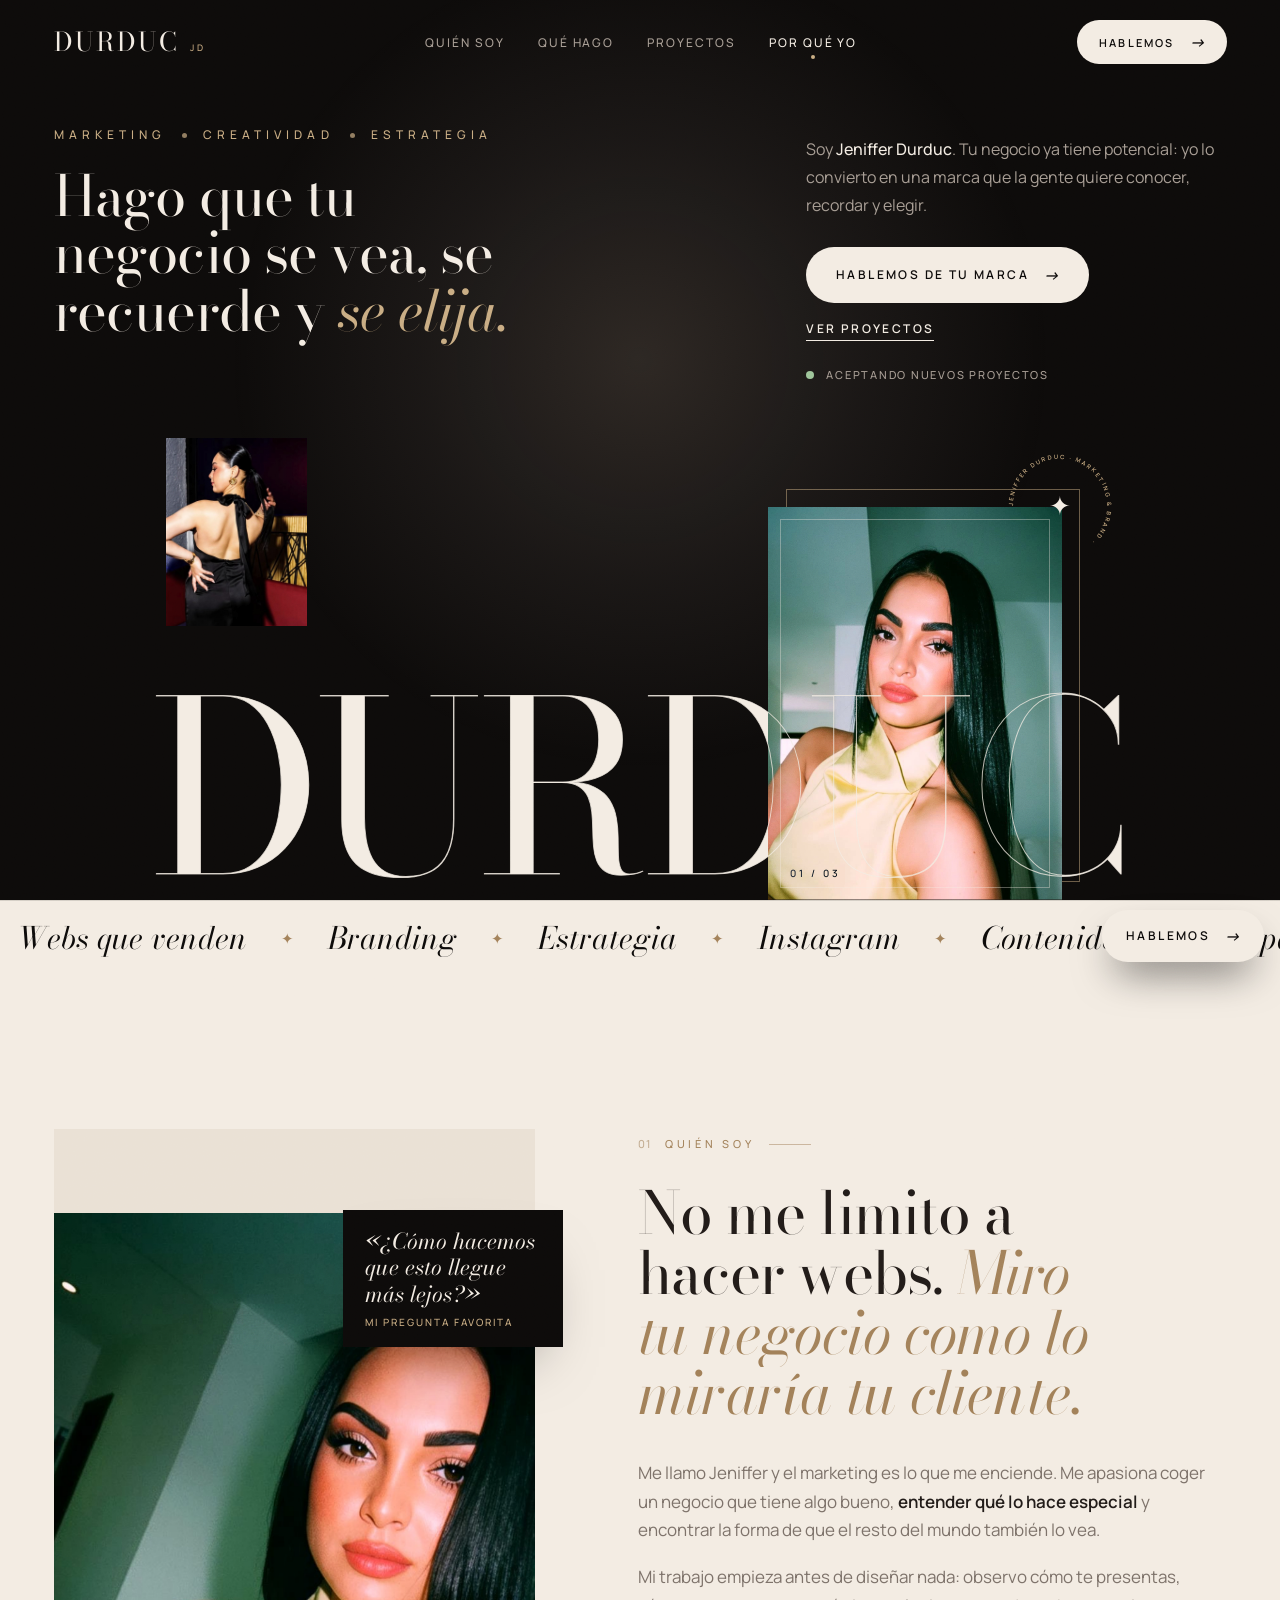
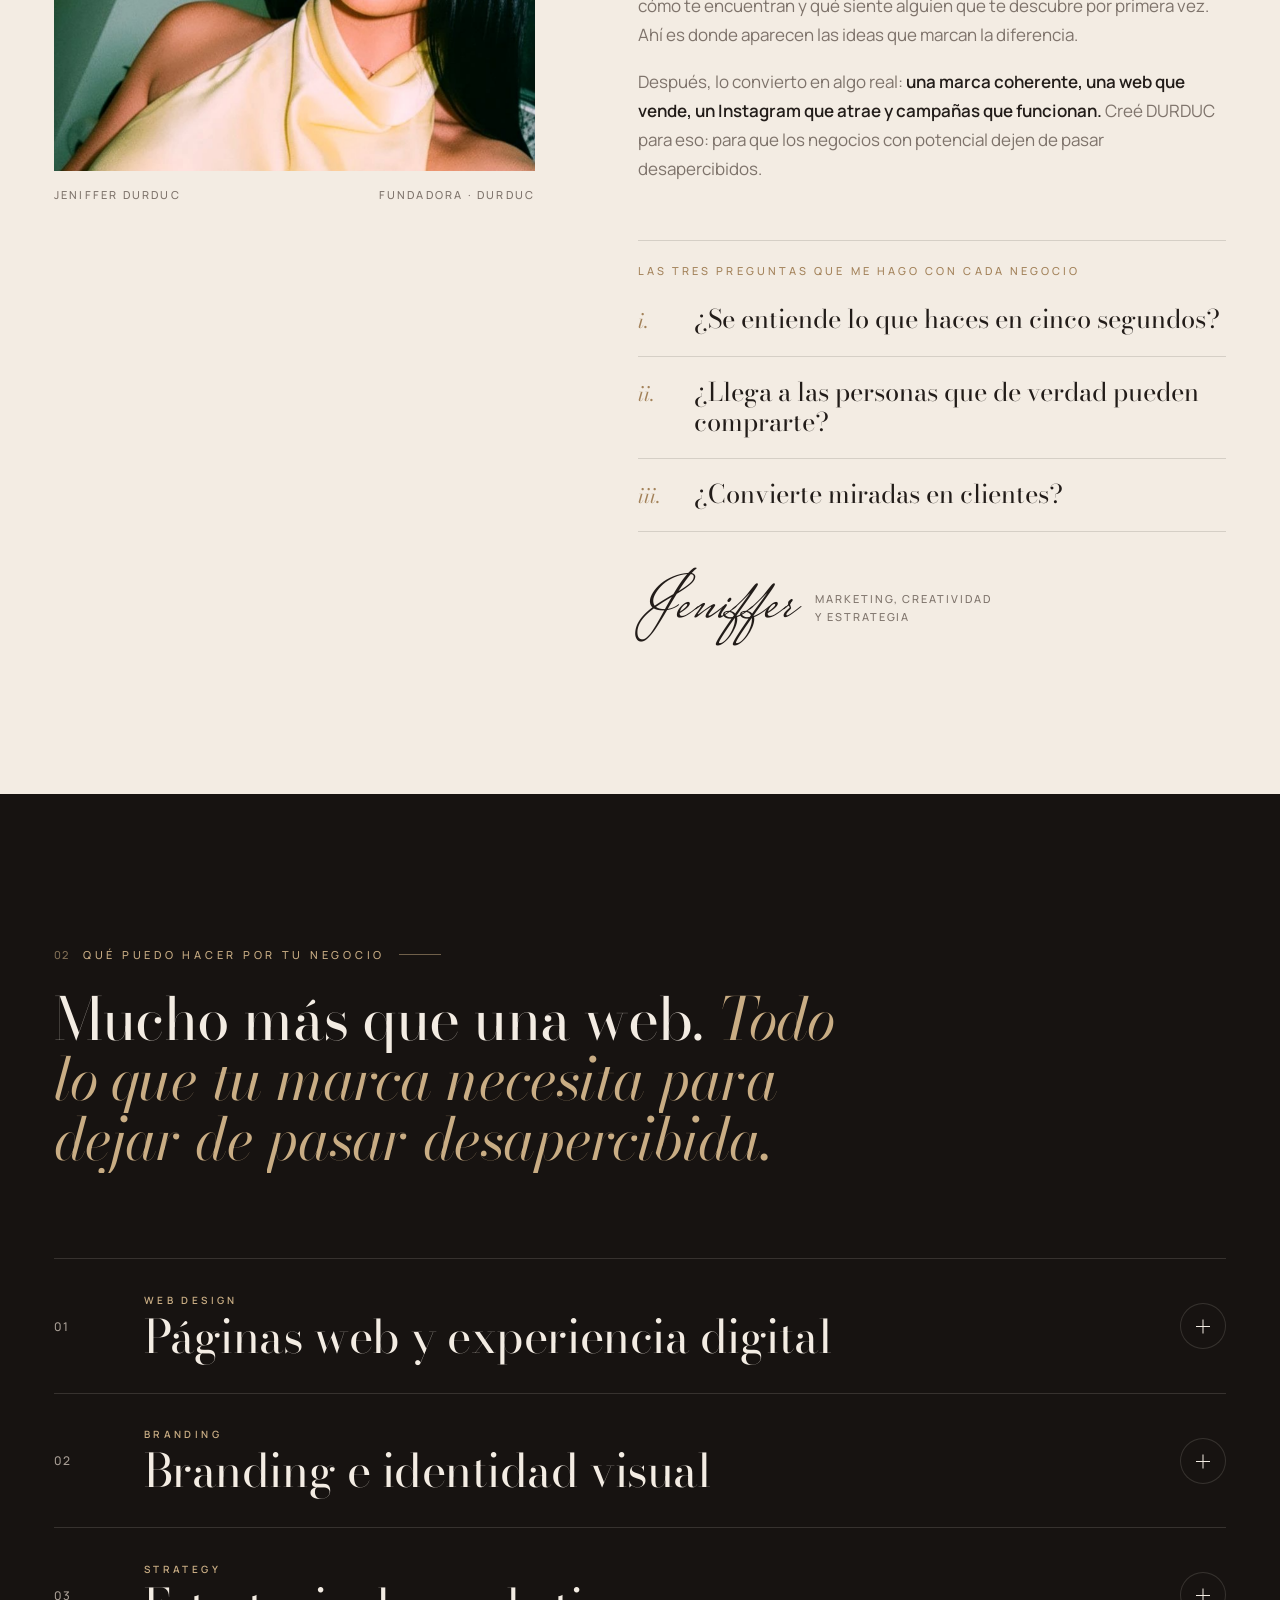
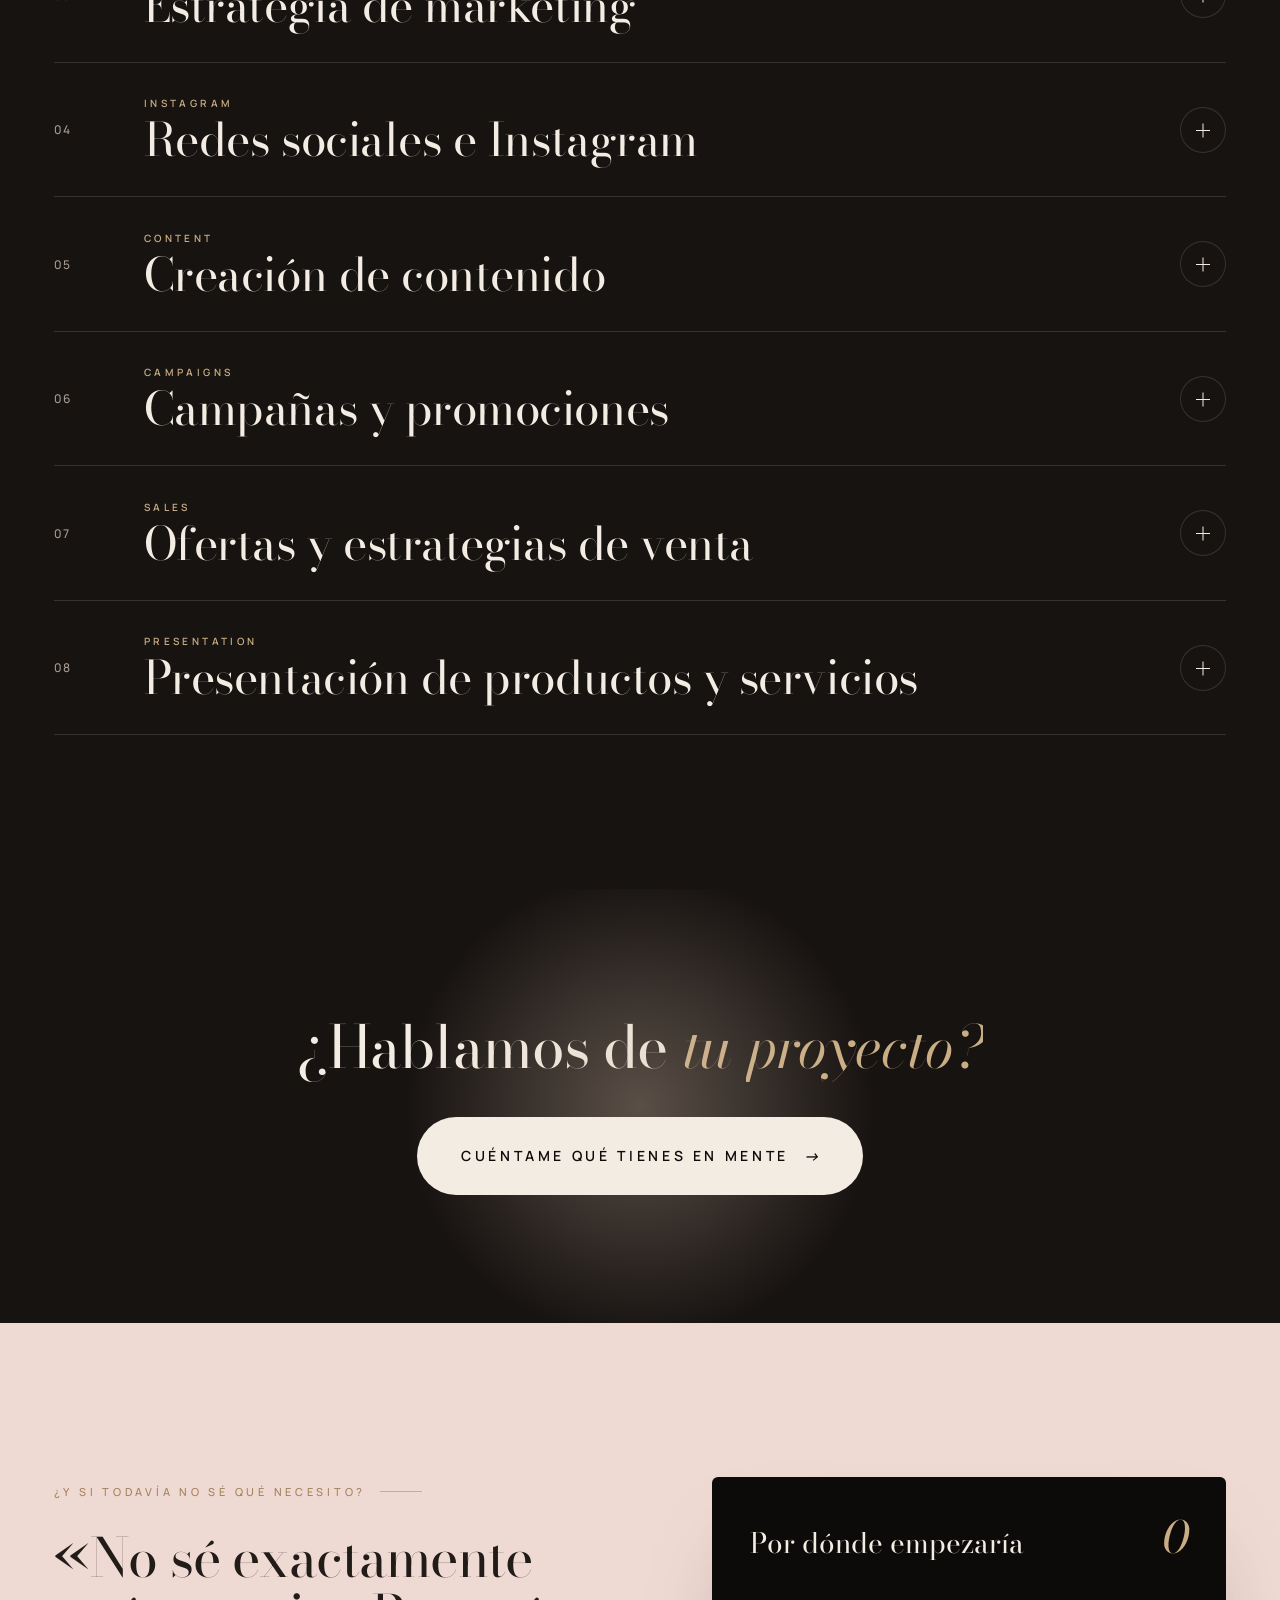
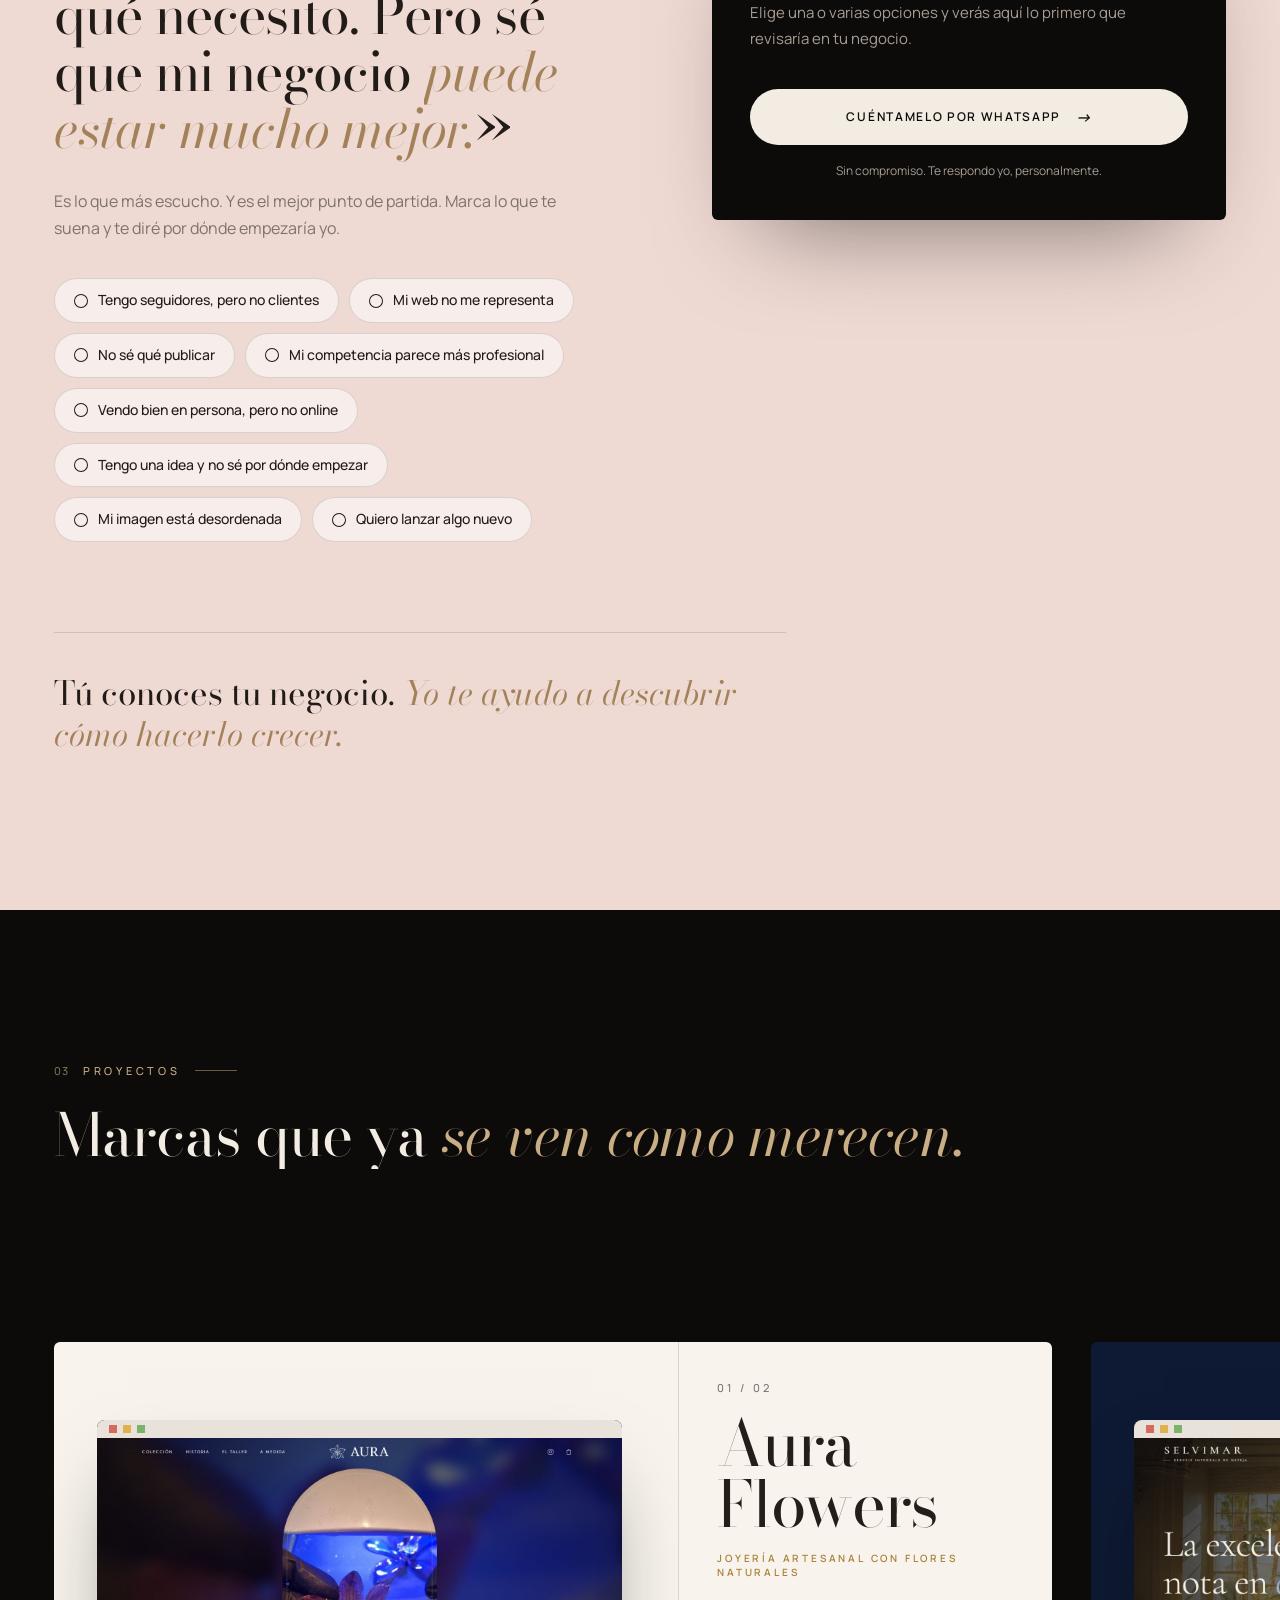
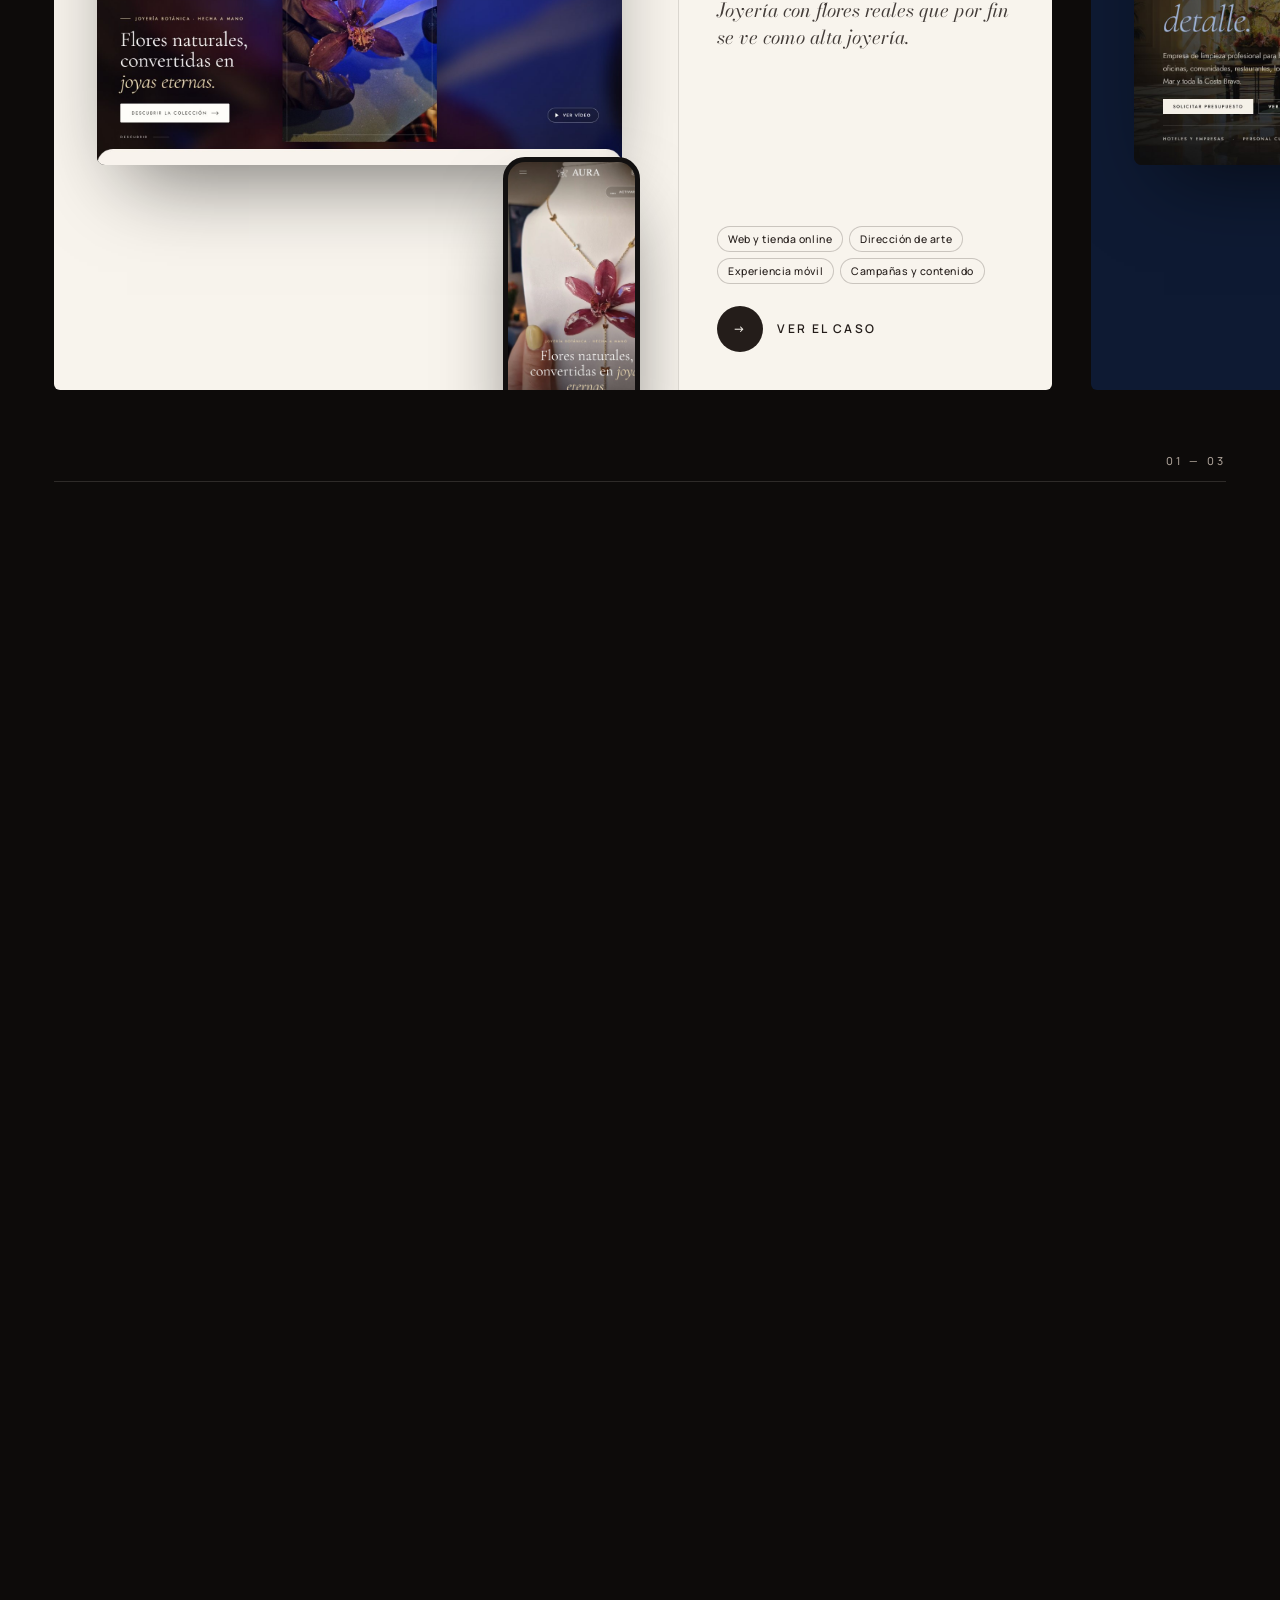
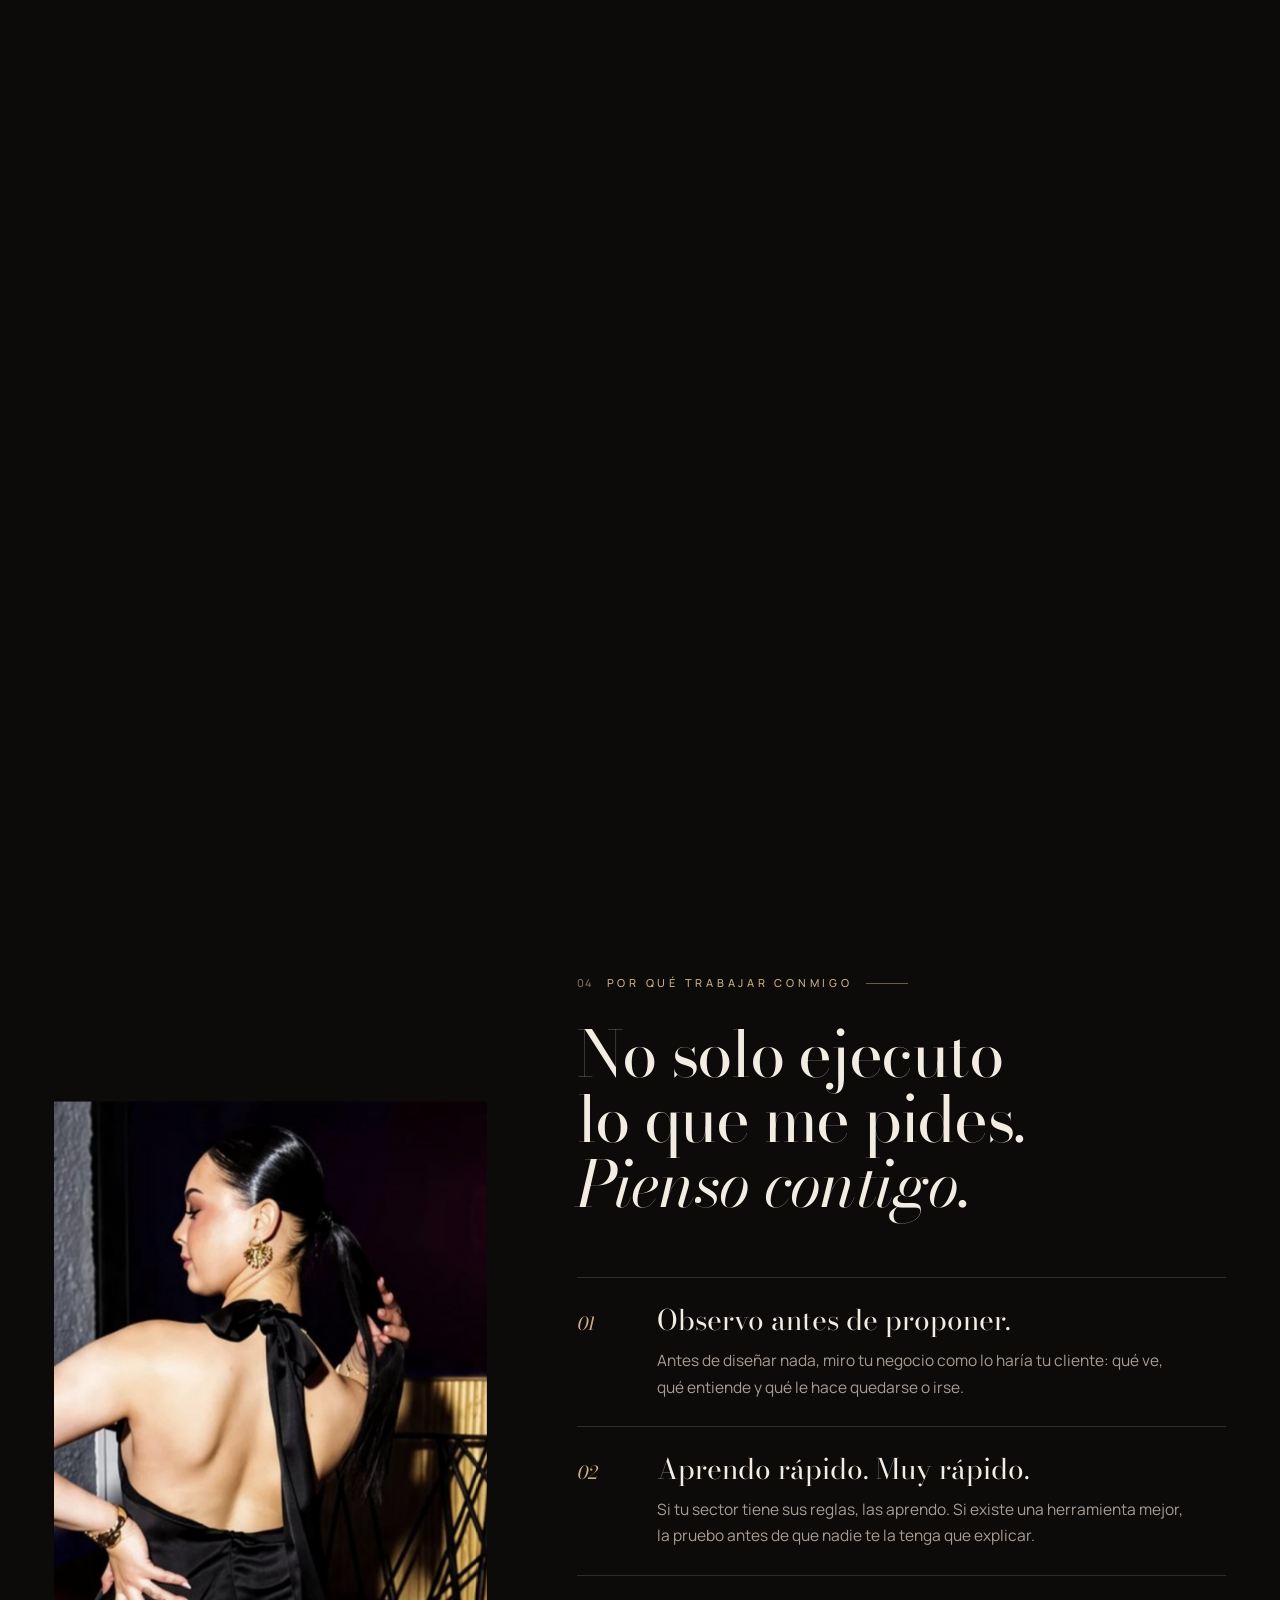
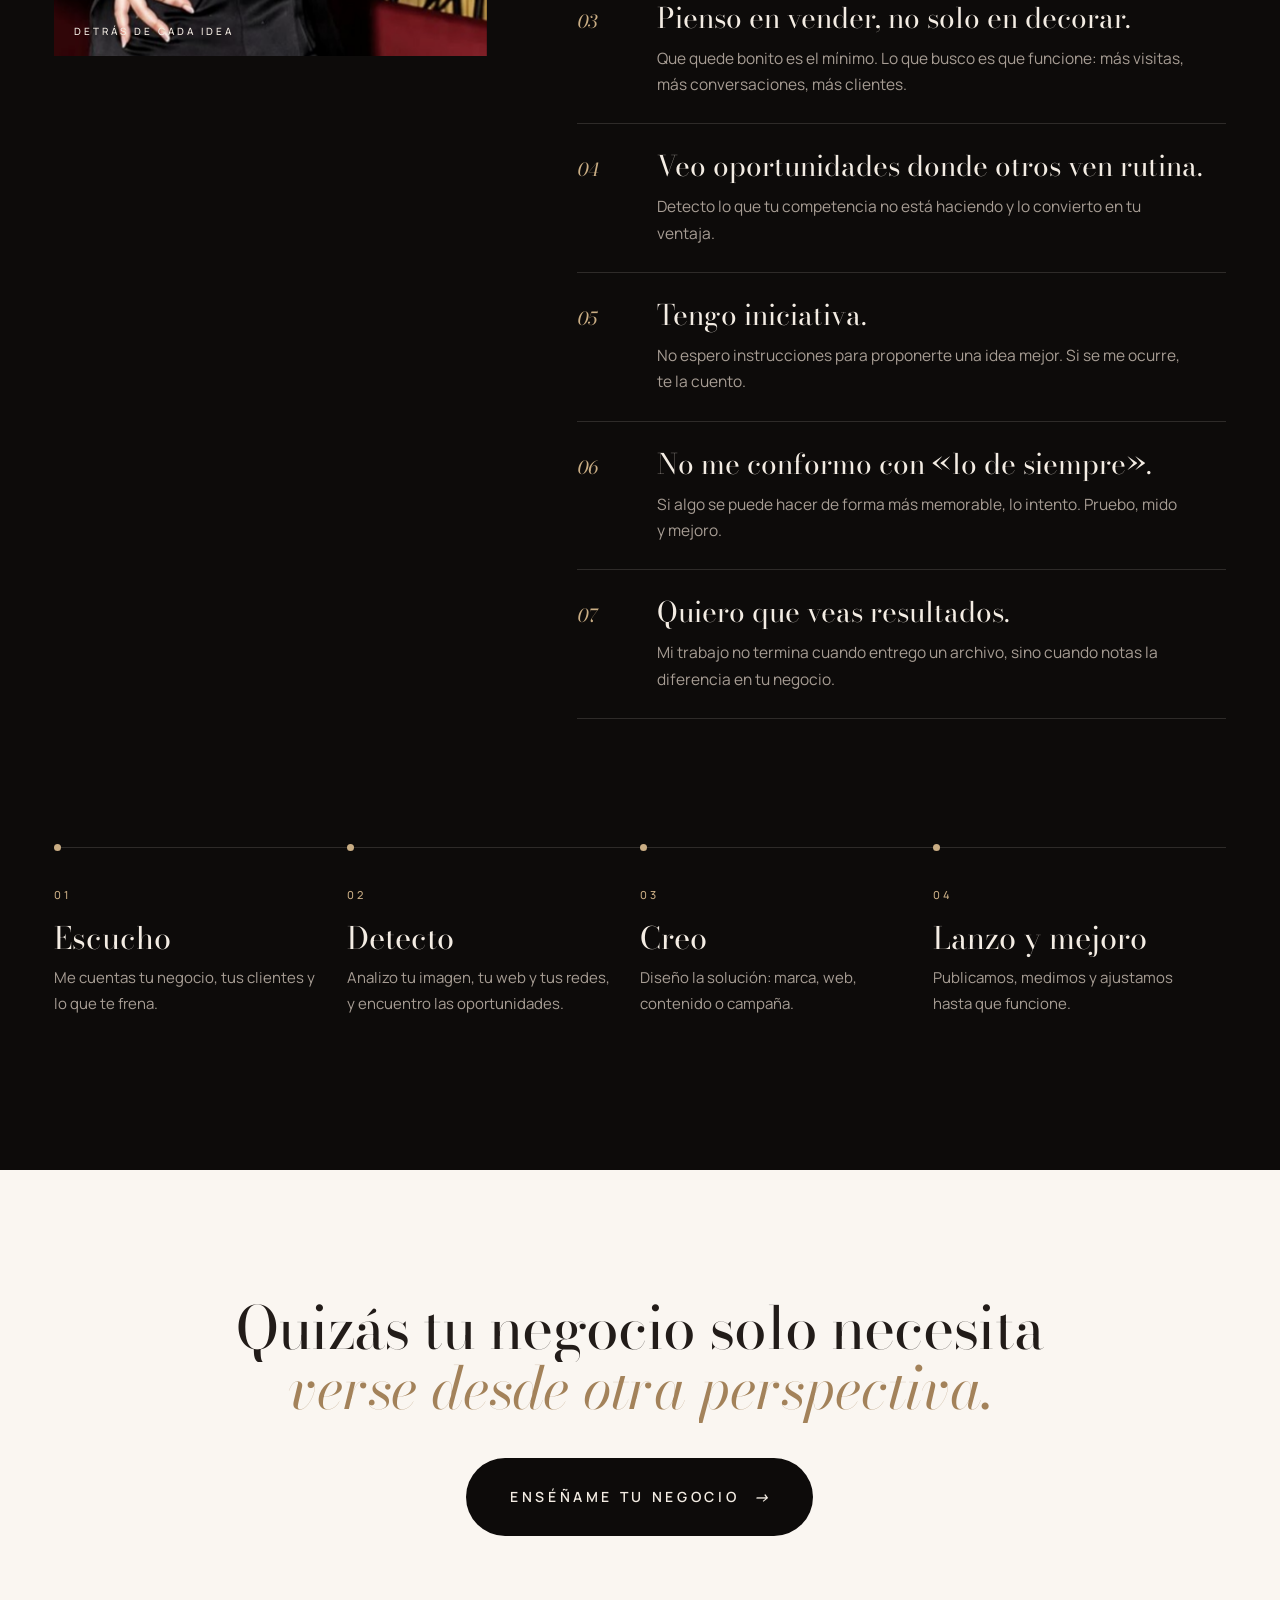
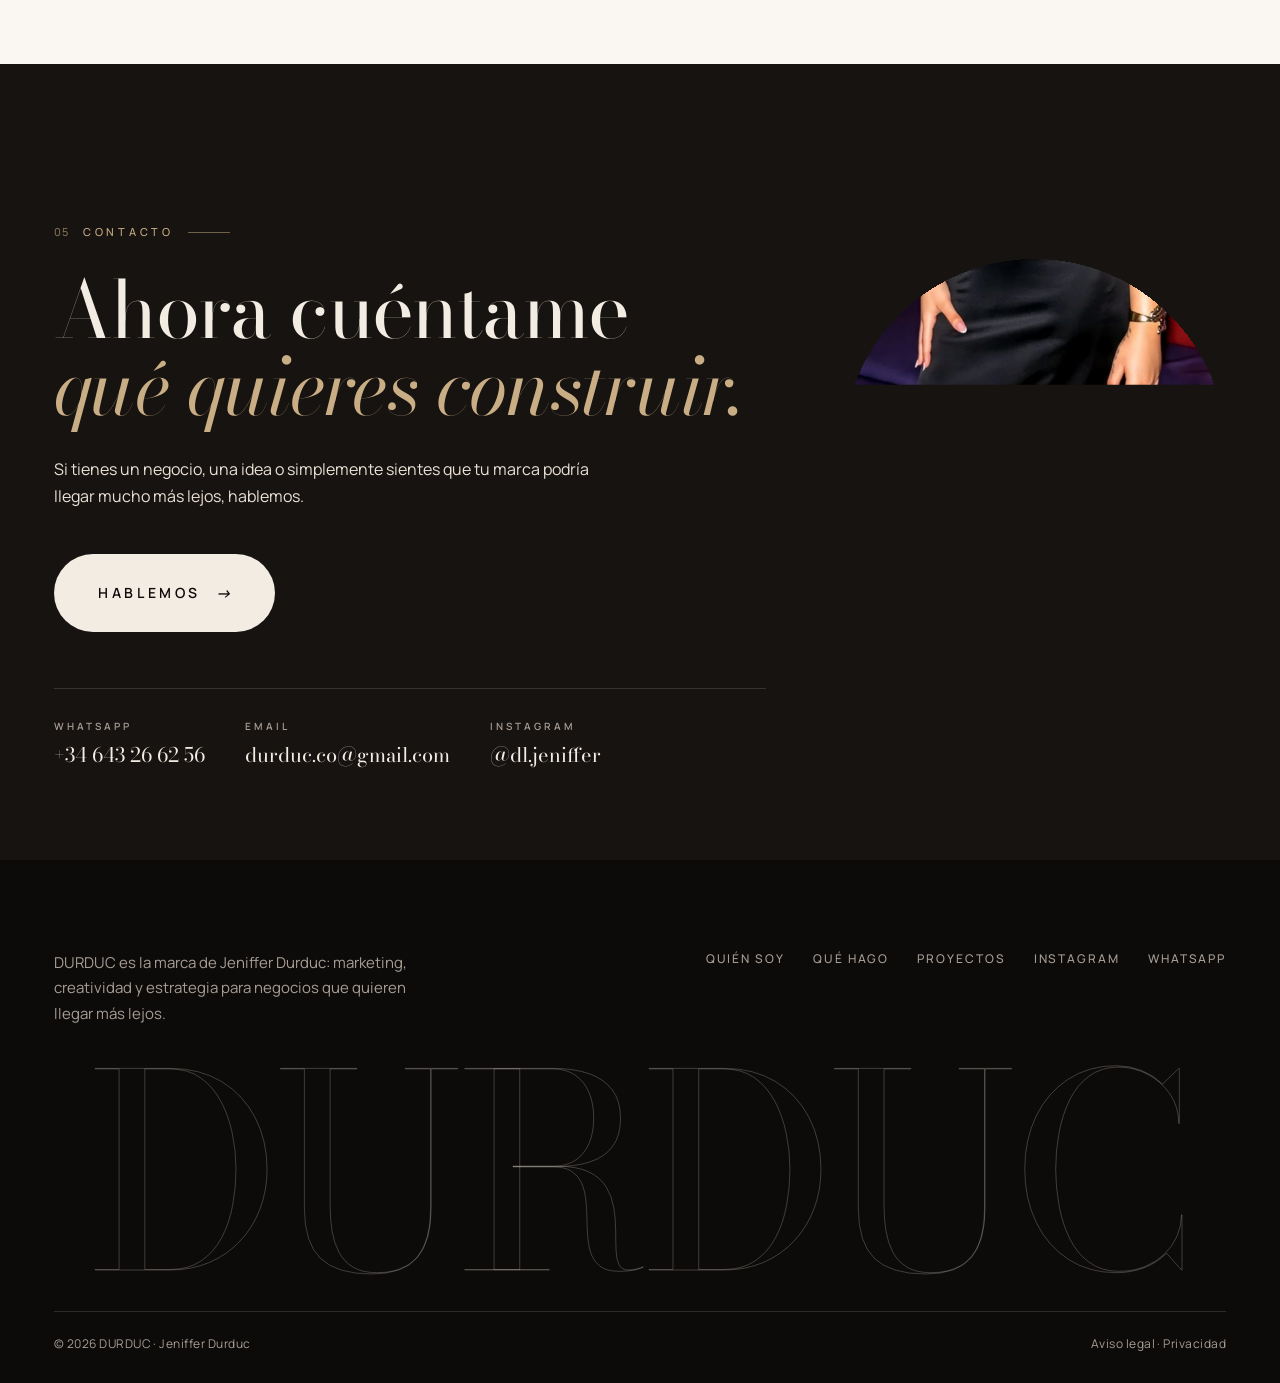
==== commit ad209f84: "Nueva web de DURDUC: marca personal de Jeniffer Durduc Portada editorial con retratos animados, serv" ====
--- a/index.html
+++ b/index.html
@@ -3,295 +3,286 @@
 <head>
 <meta charset="utf-8">
 <meta name="viewport" content="width=device-width, initial-scale=1, viewport-fit=cover">
-<title>DURDUC | Marketing digital y diseño de páginas web</title>
-<meta name="description" content="DURDUC es una marca de marketing digital creada por Jeniffer: diseño y creación de páginas web, landing pages, branding, estrategia de marketing y presencia digital para negocios y profesionales.">
-<meta name="robots" content="index,follow">
-<meta name="author" content="Jeniffer · DURDUC">
-<meta name="theme-color" content="#fbf7ef">
+<title>DURDUC · Jeniffer Durduc | Marketing, branding y webs que venden</title>
+<meta name="description" content="Soy Jeniffer Durduc. En DURDUC convierto negocios con potencial en marcas que se ven, se recuerdan y se eligen: webs, branding, estrategia de marketing, Instagram, contenido y campañas.">
+<meta name="robots" content="index,follow,max-image-preview:large">
+<meta name="theme-color" content="#0d0b0a">
 <link rel="canonical" href="https://durducco-source.github.io/durduc-web/">
-<link rel="icon" href="assets/icons/favicon.svg" type="image/svg+xml">
+<link rel="icon" type="image/svg+xml" href="assets/brand/favicon.svg">
+<link rel="apple-touch-icon" href="assets/brand/apple-touch-icon.png">
 <meta property="og:type" content="website">
 <meta property="og:locale" content="es_ES">
 <meta property="og:site_name" content="DURDUC">
-<meta property="og:title" content="DURDUC | Marketing que convierte ideas en oportunidades">
-<meta property="og:description" content="Diseño web, landing pages, branding y estrategia de marketing para negocios y profesionales que quieren mostrar todo su potencial.">
+<meta property="og:title" content="DURDUC · Jeniffer Durduc — Marketing, creatividad y estrategia">
+<meta property="og:description" content="Hago que tu negocio se vea, se recuerde y se elija.">
 <meta property="og:url" content="https://durducco-source.github.io/durduc-web/">
-<meta property="og:image" content="https://durducco-source.github.io/durduc-web/assets/img/og-image.jpg">
+<meta property="og:image" content="https://durducco-source.github.io/durduc-web/assets/brand/og-image.jpg">
+<meta property="og:image:width" content="1200">
+<meta property="og:image:height" content="630">
 <meta name="twitter:card" content="summary_large_image">
-<!-- GOOGLE SEARCH CONSOLE: pega aquí la etiqueta de verificación que te da Search Console, por ejemplo:
-<meta name="google-site-verification" content="TU_CODIGO"> -->
 <link rel="preconnect" href="https://fonts.googleapis.com">
 <link rel="preconnect" href="https://fonts.gstatic.com" crossorigin>
-<link href="https://fonts.googleapis.com/css2?family=Cinzel:wght@400;500&family=Cormorant+Garamond:ital,wght@0,300;0,400;0,500;1,300;1,400&family=Jost:wght@300;400;500&display=swap" rel="stylesheet">
-<link rel="stylesheet" href="css/styles.css">
-<link rel="preload" as="image" href="assets/img/jeniffer.jpg">
-<script>document.documentElement.className = 'js';</script>
+<link href="https://fonts.googleapis.com/css2?family=Bodoni+Moda:ital,opsz,wght@0,6..96,400;0,6..96,500;1,6..96,400&family=Manrope:wght@400;500;600&family=Mrs+Saint+Delafield&display=swap" rel="stylesheet">
+<link rel="stylesheet" href="css/durduc.css">
+<link rel="preload" as="image" href="assets/img/jeniffer/jeniffer-retrato.jpg">
+<script>(function(){var r=document.documentElement,c="js";try{if(sessionStorage.getItem("durduc_seen"))c+=" loaded-before";sessionStorage.setItem("durduc_seen","1")}catch(e){}r.className=c})();</script>
+<script type="application/ld+json">
+{
+  "@context": "https://schema.org",
+  "@type": "ProfessionalService",
+  "name": "DURDUC",
+  "description": "Marketing, branding, diseño web y estrategia digital para negocios.",
+  "url": "https://durducco-source.github.io/durduc-web/",
+  "image": "https://durducco-source.github.io/durduc-web/assets/brand/og-image.jpg",
+  "email": "durduc.co@gmail.com",
+  "telephone": "+34 643 26 62 56",
+  "founder": { "@type": "Person", "name": "Jeniffer Durduc", "jobTitle": "Marketing y estrategia de marca" },
+  "sameAs": ["https://www.instagram.com/dl.jeniffer"]
+}
+</script>
 </head>
 <body>
+<div class="loader" aria-hidden="true">
+  <div class="loader-word"><span style="--i:0">D</span><span style="--i:1">U</span><span style="--i:2">R</span><span style="--i:3">D</span><span style="--i:4">U</span><span style="--i:5">C</span></div>
+  <span class="loader-line"></span><span class="loader-sub">JENIFFER DURDUC</span>
+</div>
+<div class="grain" aria-hidden="true"></div>
+<div class="cursor" aria-hidden="true"><span class="cursor-ring"><span>VER</span></span><span class="cursor-dot"></span></div>
 <a class="skip" href="#main">Saltar al contenido</a>
 
 <header class="header">
-  <div class="container header-inner">
-    <a class="logo" href="#inicio" aria-label="DURDUC · Inicio">DURDUC</a>
-    <button class="burger" type="button" aria-label="Abrir menú" aria-expanded="false" aria-controls="menu"><span></span><span></span></button>
-    <nav class="nav" id="menu" aria-label="Principal">
-      <a href="#durduc">Durduc</a>
-      <a href="#sobre-mi">Sobre mí</a>
-      <a href="#servicios">Servicios</a>
+  <div class="wrap header-inner">
+    <a class="logo" href="#inicio" aria-label="DURDUC, inicio">DURDUC <small>JD</small></a>
+    <nav class="nav" aria-label="Principal">
+      <a href="#quien-soy">Quién soy</a>
+      <a href="#servicios">Qué hago</a>
       <a href="#proyectos">Proyectos</a>
-      <a href="#proceso">Proceso</a>
-      <a class="btn btn--dark btn--sm" href="#contacto">Trabajemos juntos</a>
+      <a href="#por-que">Por qué yo</a>
     </nav>
+    <a class="btn header-cta magnetic" data-wa href="#">Hablemos <i class="arrow"></i></a>
+    <button class="burger" type="button" aria-label="Abrir menú" aria-expanded="false"><span></span><span></span></button>
   </div>
 </header>
 
+<div class="mmenu" aria-label="Menú">
+  <nav>
+    <a href="#quien-soy"><small>01</small>Quién soy</a>
+    <a href="#servicios"><small>02</small>Qué hago</a>
+    <a href="#proyectos"><small>03</small>Proyectos</a>
+    <a href="#por-que"><small>04</small>Por qué yo</a>
+    <a href="#contacto"><small>05</small>Contacto</a>
+  </nav>
+  <div class="mmenu-foot">
+    <p>¿Tienes un proyecto en mente?</p>
+    <a class="btn" data-wa href="#">Hablemos <i class="arrow"></i></a>
+  </div>
+</div>
+
 <main id="main">
 
-  <!-- ================================ HERO ================================ -->
+  <!-- ============================== PORTADA ============================== -->
   <section class="hero" id="inicio" aria-labelledby="hero-title">
-    <span class="hero-ghost" aria-hidden="true">DURDUC</span>
-    <div class="container hero-grid">
-      <div class="hero-copy">
-        <p class="eyebrow hero-in" style="--i:0">Marketing digital · Diseño web · Estrategia</p>
-        <h1 id="hero-title">
-          <span class="hero-brand hero-in" style="--i:1">DURDUC</span>
-          <span class="hero-claim hero-in" style="--i:2">Marketing que convierte ideas en <em>oportunidades.</em></span>
-        </h1>
-        <p class="hero-text hero-in" style="--i:3">Creo experiencias digitales, páginas web y estrategias de marketing para ayudar a negocios y profesionales a mostrar todo su potencial.</p>
-        <div class="hero-cta hero-in" style="--i:4">
-          <a class="btn btn--dark" href="#proyectos">Ver mis proyectos <i class="arr" aria-hidden="true"></i></a>
-          <a class="btn btn--line" href="#contacto">Trabajemos juntos</a>
-        </div>
-        <p class="hero-note hero-in" style="--i:5"><span class="gold-line" aria-hidden="true"></span>Una marca que acaba de empezar, con una visión que no deja de crecer.</p>
-      </div>
-
-      <div class="hero-visual hero-in" style="--i:2" data-tilt>
-        <div class="portrait">
-          <div class="portrait-frame" aria-hidden="true"></div>
-          <div class="portrait-img"><img src="assets/img/jeniffer.jpg" alt="Jeniffer, creadora de DURDUC" width="728" height="941" fetchpriority="high"></div>
-        </div>
-        <svg class="badge-rotate" viewBox="0 0 200 200" aria-hidden="true">
-          <defs><path id="circle" d="M100,100 m-78,0 a78,78 0 1,1 156,0 a78,78 0 1,1 -156,0"/></defs>
-          <text><textPath href="#circle">MARKETING · DISEÑO WEB · BRANDING · ESTRATEGIA ·</textPath></text>
-        </svg>
-        <span class="badge-core" aria-hidden="true">D</span>
-        <div class="hero-card"><span class="dot" aria-hidden="true"></span>Abierta a nuevos proyectos</div>
-      </div>
-    </div>
-    <a class="scroll-cue" href="#durduc" aria-label="Bajar a la siguiente sección"><span></span></a>
-  </section>
-
-  <div class="marquee" aria-hidden="true">
-    <div class="marquee-track">
-      <span>Diseño web</span><span>Landing pages</span><span>Branding</span><span>Estrategia</span><span>Redes sociales</span><span>Contenido</span><span>Consultoría</span>
-      <span>Diseño web</span><span>Landing pages</span><span>Branding</span><span>Estrategia</span><span>Redes sociales</span><span>Contenido</span><span>Consultoría</span>
-    </div>
-  </div>
-
-  <!-- ============================ SOBRE DURDUC ============================ -->
-  <section class="section about-brand" id="durduc" aria-labelledby="durduc-title">
-    <div class="container">
-      <div class="ab-grid">
-        <div class="ab-head reveal">
-          <p class="eyebrow">01 — La marca</p>
-          <h2 id="durduc-title" class="title">Donde cada negocio encuentra <em>su mejor versión digital.</em></h2>
-        </div>
-        <div class="ab-text">
-          <p class="reveal" style="--d:.05s"><span class="dropcap">D</span>urduc nace de una idea sencilla: una buena empresa también necesita saber cómo presentarse al mundo.</p>
-          <p class="reveal" style="--d:.12s">Me apasiona descubrir qué hace especial a cada negocio y convertirlo en una presencia digital que llame la atención, genere confianza y ayude a conseguir clientes.</p>
-          <p class="reveal" style="--d:.19s">Estoy construyendo Durduc con una visión clara: <strong>aprender, crear y crecer</strong> junto a los proyectos con los que trabajo.</p>
-        </div>
-      </div>
-      <ul class="stats reveal" aria-label="Durduc en cifras">
-        <li><b data-count="projects">0</b><span data-plural="proyecto web creado|proyectos web creados">proyectos web creados</span></li>
-        <li><b data-count="services">0</b><span>servicios para tu negocio</span></li>
-        <li><b data-count-to="6">0</b><span>fases en cada proyecto</span></li>
-      </ul>
-    </div>
-  </section>
-
-  <!-- =============================== SOBRE MÍ =============================== -->
-  <section class="section me" id="sobre-mi" aria-labelledby="me-title">
-    <div class="container me-grid">
-      <div class="me-media reveal reveal--left">
-        <div class="me-img"><img src="assets/img/jeniffer.jpg" alt="Retrato de Jeniffer, creadora de DURDUC" width="728" height="941" loading="lazy" decoding="async"></div>
-        <p class="me-sign" aria-hidden="true">Jeniffer</p>
-      </div>
-      <div class="me-text">
-        <p class="eyebrow reveal">02 — Sobre mí</p>
-        <h2 id="me-title" class="title reveal">Detrás de <em>Durduc</em></h2>
-        <p class="lead reveal">Soy Jeniffer, creadora de Durduc.</p>
-        <p class="reveal">Estoy formándome en marketing digital y desarrollando proyectos reales para negocios que quieren mejorar su presencia online.</p>
-        <p class="reveal">Me considero una persona muy organizada, observadora, creativa y orientada a los resultados. Me gusta entender un negocio desde dentro, detectar qué puede mejorarse y convertir esas ideas en algo visual, claro y funcional.</p>
-        <p class="reveal">Durduc es también mi manera de construir algo propio.</p>
-        <ul class="traits reveal" aria-label="Cómo soy trabajando"><li>Organizada</li><li>Observadora</li><li>Creativa</li><li>Orientada a resultados</li></ul>
-        <a class="btn btn--dark reveal" href="#contacto">Trabajemos juntos <i class="arr" aria-hidden="true"></i></a>
-      </div>
-    </div>
-  </section>
-
-  <!-- =============================== SERVICIOS =============================== -->
-  <section class="section services" id="servicios" aria-labelledby="svc-title">
-    <div class="container">
-      <div class="section-head reveal">
-        <p class="eyebrow">03 — Servicios</p>
-        <h2 id="svc-title" class="title">Todo lo que tu negocio necesita para <em>destacar en digital.</em></h2>
-        <p class="lead">Diseño web, marketing digital y presencia online, adaptados a lo que tu negocio necesita de verdad.</p>
-      </div>
-      <div class="svc-grid" data-services><!-- Se rellena desde js/data.js --></div>
-      <div class="center reveal"><a class="btn btn--dark" href="#contacto" data-need="Quiero mejorar mi negocio">Quiero mejorar mi negocio <i class="arr" aria-hidden="true"></i></a></div>
-    </div>
-  </section>
-
-  <!-- =============================== PORTFOLIO =============================== -->
-  <section class="section work" id="proyectos" aria-labelledby="work-title">
-    <div class="container">
-      <div class="work-head">
-        <div class="reveal">
-          <p class="eyebrow">04 — Portfolio</p>
-          <h2 id="work-title" class="title">Proyectos que <em>hablan por sí solos.</em></h2>
-        </div>
-        <div class="filters reveal" role="group" aria-label="Filtrar proyectos">
-          <button type="button" class="is-active" data-filter="todos" aria-pressed="true">Todos</button>
-          <button type="button" data-filter="web" aria-pressed="false">Web</button>
-          <button type="button" data-filter="branding" aria-pressed="false">Branding</button>
-          <button type="button" data-filter="marketing" aria-pressed="false">Marketing</button>
-        </div>
-      </div>
-      <div class="work-grid" data-projects><!-- Se rellena desde js/data.js --></div>
-    </div>
-  </section>
-
-  <!-- ================================ PROCESO ================================ -->
-  <section class="section process on-dark" id="proceso" aria-labelledby="process-title">
-    <div class="container">
-      <div class="section-head reveal">
-        <p class="eyebrow">05 — Mi proceso</p>
-        <h2 id="process-title" class="title">De la idea al lanzamiento, <em>paso a paso.</em></h2>
-      </div>
-      <ol class="timeline" data-timeline>
-        <li class="step reveal" style="--d:0s"><span class="step-n">01</span><h3>Conocemos el negocio</h3><p>Hablamos de tu negocio, de tus clientes y de lo que quieres conseguir.</p></li>
-        <li class="step reveal" style="--d:.08s"><span class="step-n">02</span><h3>Analizamos la idea</h3><p>Revisamos tu situación actual, tu competencia y las oportunidades.</p></li>
-        <li class="step reveal" style="--d:.16s"><span class="step-n">03</span><h3>Diseñamos la estrategia</h3><p>Definimos el mensaje, la estructura y el estilo visual.</p></li>
-        <li class="step reveal" style="--d:.24s"><span class="step-n">04</span><h3>Creamos</h3><p>Diseño y desarrollo el proyecto, revisándolo contigo en cada paso.</p></li>
-        <li class="step reveal" style="--d:.32s"><span class="step-n">05</span><h3>Lanzamos</h3><p>Publicamos y comprobamos que todo funciona en móvil, tablet y ordenador.</p></li>
-        <li class="step reveal" style="--d:.40s"><span class="step-n">06</span><h3>Mejoramos</h3><p>Revisamos cómo funciona y ajustamos lo necesario para seguir creciendo.</p></li>
+    <div class="hero-glow" data-glow aria-hidden="true"></div>
+    <div class="wrap hero-top">
+      <div>
+        <p class="hero-kicker h-in" style="--i:0">MARKETING <i></i> CREATIVIDAD <i></i> ESTRATEGIA</p>
+        <h1 id="hero-title" class="h-in" style="--i:1">Hago que tu negocio se vea, se recuerde y <em>se elija.</em></h1>
+      </div>
+      <div class="hero-side">
+        <p class="h-in" style="--i:2">Soy <strong>Jeniffer Durduc</strong>. Tu negocio ya tiene potencial: yo lo convierto en una marca que la gente quiere conocer, recordar y elegir.</p>
+        <div class="hero-actions h-in" style="--i:3">
+          <a class="btn magnetic" data-wa href="#">Hablemos de tu marca <i class="arrow"></i></a>
+          <a class="link" href="#proyectos">Ver proyectos</a>
+        </div>
+        <span class="status h-in" style="--i:4"><i></i>Aceptando nuevos proyectos</span>
+      </div>
+    </div>
+
+    <div class="wrap hero-stage">
+      <div class="hero-word hero-word--fill depth" aria-hidden="true" data-depth="-0.012"><span style="--i:0">D</span><span style="--i:1">U</span><span style="--i:2">R</span><span style="--i:3">D</span><span style="--i:4">U</span><span style="--i:5">C</span></div>
+      <span class="frame-outline depth" data-depth="0.035" aria-hidden="true"></span>
+      <figure class="frame frame--main depth slides" data-depth="0.02" data-slides>
+        <div class="slide is-on"><img src="assets/img/jeniffer/jeniffer-retrato.jpg" alt="Jeniffer Durduc, fundadora de DURDUC, con blusa de satén amarillo" width="900" height="1200" fetchpriority="high"></div>
+        <div class="slide"><img src="assets/img/jeniffer/jeniffer-negro.jpg" alt="Jeniffer Durduc con vestido de satén negro" width="650" height="867" loading="lazy" decoding="async"></div>
+        <div class="slide"><img src="assets/img/jeniffer/jeniffer-selfie.jpg" alt="Jeniffer Durduc mirando a cámara" width="900" height="1200" loading="lazy" decoding="async"></div>
+        <span class="slide-count" data-count aria-hidden="true">01 / 03</span>
+      </figure>
+      <figure class="frame frame--float depth" data-depth="-0.05"><img src="assets/img/jeniffer/jeniffer-espalda.jpg" alt="Jeniffer Durduc de espaldas con vestido negro y pendientes dorados" width="600" height="800" decoding="async"></figure>
+      <div class="hero-word hero-word--line depth" aria-hidden="true" data-depth="-0.012"><span style="--i:0">D</span><span style="--i:1">U</span><span style="--i:2">R</span><span style="--i:3">D</span><span style="--i:4">U</span><span style="--i:5">C</span></div>
+      <div class="badge depth h-in" style="--i:5" data-depth="0.06" aria-hidden="true">
+        <svg viewBox="0 0 200 200"><defs><path id="bp" d="M100,100 m-76,0 a76,76 0 1,1 152,0 a76,76 0 1,1 -152,0"/></defs><text><textPath href="#bp">Jeniffer Durduc · Marketing &amp; Brand ·</textPath></text></svg>
+        <span class="star">✦</span>
+      </div>
+    </div>
+  </section>
+
+  <div class="ticker" aria-hidden="true">
+    <div class="ticker-track">
+      <span>Webs que venden</span><span>Branding</span><span>Estrategia</span><span>Instagram</span><span>Contenido</span><span>Campañas</span><span>Experiencia digital</span>
+      <span>Webs que venden</span><span>Branding</span><span>Estrategia</span><span>Instagram</span><span>Contenido</span><span>Campañas</span><span>Experiencia digital</span>
+    </div>
+  </div>
+
+  <!-- ============================== QUIÉN SOY ============================== -->
+  <section class="section section--cream on-light" id="quien-soy" aria-labelledby="about-title">
+    <div class="wrap about-grid">
+      <div class="about-media">
+        <figure class="about-photo rv-img"><img class="px" data-speed="0.08" src="assets/img/jeniffer/jeniffer-selfie.jpg" alt="Retrato de Jeniffer Durduc" width="900" height="1200" loading="lazy" decoding="async"></figure>
+        <p class="about-caption rv"><span>Jeniffer Durduc</span><span>Fundadora · DURDUC</span></p>
+        <p class="about-tag rv" style="--d:.3s">«¿Cómo hacemos que esto llegue más lejos?»<small>Mi pregunta favorita</small></p>
+      </div>
+      <div class="about-text">
+        <p class="eyebrow rv"><b>01</b> Quién soy</p>
+        <h2 id="about-title" class="h2" data-split>No me limito a hacer webs. <em>Miro tu negocio como lo miraría tu cliente.</em></h2>
+        <div class="about-body">
+          <p class="rv">Me llamo Jeniffer y el marketing es lo que me enciende. Me apasiona coger un negocio que tiene algo bueno, <strong>entender qué lo hace especial</strong> y encontrar la forma de que el resto del mundo también lo vea.</p>
+          <p class="rv">Mi trabajo empieza antes de diseñar nada: observo cómo te presentas, cómo te encuentran y qué siente alguien que te descubre por primera vez. Ahí es donde aparecen las ideas que marcan la diferencia.</p>
+          <p class="rv">Después, lo convierto en algo real: <strong>una marca coherente, una web que vende, un Instagram que atrae y campañas que funcionan.</strong> Creé DURDUC para eso: para que los negocios con potencial dejen de pasar desapercibidos.</p>
+        </div>
+        <div class="questions rv">
+          <p class="q-title">Las tres preguntas que me hago con cada negocio</p>
+          <ol>
+            <li><b>i.</b><span>¿Se entiende lo que haces en cinco segundos?</span></li>
+            <li><b>ii.</b><span>¿Llega a las personas que de verdad pueden comprarte?</span></li>
+            <li><b>iii.</b><span>¿Convierte miradas en clientes?</span></li>
+          </ol>
+        </div>
+        <div class="signature rv"><span>Jeniffer</span><small>Marketing, creatividad<br>y estrategia</small></div>
+      </div>
+    </div>
+  </section>
+
+  <!-- ============================== SERVICIOS ============================== -->
+  <section class="section section--ink" id="servicios" aria-labelledby="svc-title">
+    <div class="wrap">
+      <div class="sec-head">
+        <p class="eyebrow rv"><b>02</b> Qué puedo hacer por tu negocio</p>
+        <h2 id="svc-title" class="h2" data-split>Mucho más que una web. <em>Todo lo que tu marca necesita para dejar de pasar desapercibida.</em></h2>
+      </div>
+      <div class="services" data-services></div>
+    </div>
+    <div class="svc-preview" data-preview aria-hidden="true"><img alt="" data-preview-img></div>
+  </section>
+
+  <section class="cta-band section--ink" aria-label="Hablemos">
+    <div class="orb" aria-hidden="true"></div>
+    <div class="wrap">
+      <h2 class="h2" data-split>¿Hablamos de <em>tu proyecto?</em></h2>
+      <a class="btn btn--xl magnetic rv" data-wa href="#">Cuéntame qué tienes en mente <i class="arrow"></i></a>
+    </div>
+  </section>
+
+  <!-- ============================== ¿NO SÉ QUÉ NECESITO? ============================== -->
+  <section class="section section--blush on-light unsure" id="no-se" aria-labelledby="unsure-title">
+    <div class="wrap">
+      <div class="unsure-grid">
+        <div>
+          <p class="eyebrow rv">¿Y si todavía no sé qué necesito?</p>
+          <h2 id="unsure-title" class="quote" data-split>«No sé exactamente qué necesito. Pero sé que mi negocio <em>puede estar mucho mejor.</em>»</h2>
+          <p class="lead rv">Es lo que más escucho. Y es el mejor punto de partida. Marca lo que te suena y te diré por dónde empezaría yo.</p>
+          <div class="chips rv" data-chips role="group" aria-label="¿Qué te pasa ahora mismo?"></div>
+        </div>
+        <aside class="diag rv" style="--d:.2s" aria-live="polite">
+          <div class="diag-top"><h3>Por dónde empezaría</h3><span class="diag-count" data-diag-count>0</span></div>
+          <p class="diag-empty" data-diag-empty>Elige una o varias opciones y verás aquí lo primero que revisaría en tu negocio.</p>
+          <ul class="diag-list" data-diag-list></ul>
+          <a class="btn magnetic" data-diag-send href="#" target="_blank" rel="noopener">Cuéntamelo por WhatsApp <i class="arrow"></i></a>
+          <p class="diag-foot">Sin compromiso. Te respondo yo, personalmente.</p>
+        </aside>
+      </div>
+      <p class="unsure-close rv">Tú conoces tu negocio. <em>Yo te ayudo a descubrir cómo hacerlo crecer.</em></p>
+    </div>
+  </section>
+
+  <!-- ============================== PROYECTOS ============================== -->
+  <section class="work" id="proyectos" aria-labelledby="work-title">
+    <div class="wrap work-head">
+      <div class="sec-head" style="margin-bottom:clamp(30px,4vw,60px)">
+        <p class="eyebrow rv"><b>03</b> Proyectos</p>
+        <h2 id="work-title" class="h2" data-split>Marcas que ya <em>se ven como merecen.</em></h2>
+      </div>
+    </div>
+    <div class="work-pin" data-work-pin>
+      <div class="work-sticky">
+        <div class="work-track" data-work-track></div>
+        <div class="work-progress" aria-hidden="true"><span data-work-bar></span></div>
+        <span class="work-counter" data-work-counter aria-hidden="true"></span>
+      </div>
+    </div>
+  </section>
+
+  <!-- ============================== DIFERENCIAL ============================== -->
+  <section class="section why" id="por-que" aria-labelledby="why-title">
+    <div class="wrap">
+      <div class="why-grid">
+        <figure class="why-photo rv-img"><img class="px" data-speed="0.06" src="assets/img/jeniffer/jeniffer-espalda.jpg" alt="Jeniffer Durduc de espaldas, vestido negro" width="600" height="800" loading="lazy" decoding="async"><figcaption>Detrás de cada idea</figcaption></figure>
+        <div>
+          <p class="eyebrow rv"><b>04</b> Por qué trabajar conmigo</p>
+          <h2 id="why-title" class="why-statement" data-words>No solo ejecuto lo que me pides. <em>Pienso contigo.</em></h2>
+          <ol class="traits">
+            <li class="rv"><b>01</b><h3>Observo antes de proponer.</h3><p>Antes de diseñar nada, miro tu negocio como lo haría tu cliente: qué ve, qué entiende y qué le hace quedarse o irse.</p></li>
+            <li class="rv"><b>02</b><h3>Aprendo rápido. Muy rápido.</h3><p>Si tu sector tiene sus reglas, las aprendo. Si existe una herramienta mejor, la pruebo antes de que nadie te la tenga que explicar.</p></li>
+            <li class="rv"><b>03</b><h3>Pienso en vender, no solo en decorar.</h3><p>Que quede bonito es el mínimo. Lo que busco es que funcione: más visitas, más conversaciones, más clientes.</p></li>
+            <li class="rv"><b>04</b><h3>Veo oportunidades donde otros ven rutina.</h3><p>Detecto lo que tu competencia no está haciendo y lo convierto en tu ventaja.</p></li>
+            <li class="rv"><b>05</b><h3>Tengo iniciativa.</h3><p>No espero instrucciones para proponerte una idea mejor. Si se me ocurre, te la cuento.</p></li>
+            <li class="rv"><b>06</b><h3>No me conformo con «lo de siempre».</h3><p>Si algo se puede hacer de forma más memorable, lo intento. Pruebo, mido y mejoro.</p></li>
+            <li class="rv"><b>07</b><h3>Quiero que veas resultados.</h3><p>Mi trabajo no termina cuando entrego un archivo, sino cuando notas la diferencia en tu negocio.</p></li>
+          </ol>
+        </div>
+      </div>
+      <ol class="process">
+        <li class="rv"><span>01</span><h4>Escucho</h4><p>Me cuentas tu negocio, tus clientes y lo que te frena.</p></li>
+        <li class="rv" style="--d:.1s"><span>02</span><h4>Detecto</h4><p>Analizo tu imagen, tu web y tus redes, y encuentro las oportunidades.</p></li>
+        <li class="rv" style="--d:.2s"><span>03</span><h4>Creo</h4><p>Diseño la solución: marca, web, contenido o campaña.</p></li>
+        <li class="rv" style="--d:.3s"><span>04</span><h4>Lanzo y mejoro</h4><p>Publicamos, medimos y ajustamos hasta que funcione.</p></li>
       </ol>
-      <div class="center reveal"><a class="btn btn--light" href="#contacto">Empecemos por el paso 01 <i class="arr" aria-hidden="true"></i></a></div>
-    </div>
-  </section>
-
-  <!-- ============================= POR QUÉ DURDUC ============================= -->
-  <section class="section values" id="por-que" aria-labelledby="values-title">
-    <div class="container">
-      <div class="section-head section-head--center reveal">
-        <p class="eyebrow">06 — ¿Por qué Durduc?</p>
-        <h2 id="values-title" class="title">Una forma de trabajar <em>que se nota.</em></h2>
-      </div>
-      <div class="val-grid">
-        <article class="val reveal" style="--d:0s"><span class="val-n">01</span><h3>Cercanía</h3><p>Hablas conmigo directamente, sin intermediarios ni lenguaje técnico innecesario.</p></article>
-        <article class="val reveal" style="--d:.08s"><span class="val-n">02</span><h3>Creatividad</h3><p>Cada negocio es distinto. Busco la forma de que el tuyo no se parezca a los demás.</p></article>
-        <article class="val reveal" style="--d:.16s"><span class="val-n">03</span><h3>Organización</h3><p>Pasos, plazos y entregas claros desde el principio, para que siempre sepas en qué punto estamos.</p></article>
-        <article class="val reveal" style="--d:0s"><span class="val-n">04</span><h3>Atención al detalle</h3><p>Los detalles son lo que hace que algo parezca cuidado. Por eso los reviso todos.</p></article>
-        <article class="val reveal" style="--d:.08s"><span class="val-n">05</span><h3>Comunicación</h3><p>Te explico lo que hago y por qué, y escucho lo que necesitas antes de proponer nada.</p></article>
-        <article class="val reveal" style="--d:.16s"><span class="val-n">06</span><h3>Evolución constante</h3><p>Sigo formándome cada día y aplico lo que aprendo en cada nuevo proyecto.</p></article>
-      </div>
-    </div>
-  </section>
-
-  <!-- =============================== CTA FINAL =============================== -->
-  <section class="cta-final" aria-labelledby="cta-title">
-    <div class="cta-orb" aria-hidden="true"></div>
-    <div class="container cta-inner reveal">
-      <h2 id="cta-title">¿Tienes una idea <em>para tu negocio?</em></h2>
-      <p>Cuéntamela. Quizás podamos convertirla en algo mucho más grande.</p>
-      <a class="btn btn--dark btn--lg" href="#contacto">Hablar con Durduc <i class="arr" aria-hidden="true"></i></a>
-    </div>
-  </section>
-
-  <!-- ================================ CONTACTO ================================ -->
-  <section class="section contact" id="contacto" aria-labelledby="contact-title">
-    <div class="container contact-grid">
-      <div class="contact-intro reveal reveal--left">
-        <p class="eyebrow">07 — Contacto</p>
-        <h2 id="contact-title" class="title">Hablemos de <em>tu proyecto.</em></h2>
-        <p class="lead">Cuéntame qué tienes en mente y te responderé personalmente para ver cómo puedo ayudarte.</p>
-        <ul class="contact-links">
-          <li data-show-if="contacto.email" hidden><small>Email</small><a href="#" data-mail></a></li>
-          <li data-show-if="contacto.telefono" hidden><small>Teléfono</small><a href="#" data-tel></a></li>
-          <li data-show-if="contacto.whatsapp" hidden><small>WhatsApp</small><a href="#" data-wa target="_blank" rel="noopener">Escríbeme por WhatsApp</a></li>
-          <li data-show-if="contacto.instagram" hidden><small>Instagram</small><a href="#" data-insta target="_blank" rel="noopener"></a></li>
-        </ul>
-      </div>
-
-      <div class="form-card reveal reveal--right">
-        <form class="form" id="contact-form" novalidate>
-          <div class="field"><label for="f-nombre">Nombre <i>*</i></label><input id="f-nombre" name="nombre" type="text" autocomplete="name" required><span class="err">Escribe tu nombre.</span></div>
-          <div class="field"><label for="f-empresa">Empresa / proyecto</label><input id="f-empresa" name="empresa" type="text" autocomplete="organization"></div>
-          <div class="field"><label for="f-email">Email <i>*</i></label><input id="f-email" name="email" type="email" autocomplete="email" required><span class="err">Escribe un email válido.</span></div>
-          <div class="field"><label for="f-tel">Teléfono</label><input id="f-tel" name="telefono" type="tel" autocomplete="tel" inputmode="tel"></div>
-          <div class="field field--full"><label for="f-need">¿Qué necesitas? <i>*</i></label><select id="f-need" name="necesidad" required><option value="">Selecciona una opción…</option></select><span class="err">Elige una opción.</span></div>
-          <div class="field field--full"><label for="f-budget">Presupuesto aproximado</label><select id="f-budget" name="presupuesto"><option value="">Selecciona un rango…</option><option>Menos de 300 €</option><option>Entre 300 € y 600 €</option><option>Entre 600 € y 1.000 €</option><option>Más de 1.000 €</option><option>Aún no lo sé</option></select></div>
-          <div class="field field--full"><label for="f-msg">Cuéntame tu idea</label><textarea id="f-msg" name="mensaje" rows="4" placeholder="Tu negocio, tu objetivo y cualquier detalle que quieras compartir"></textarea></div>
-          <div class="hp" aria-hidden="true"><label>No rellenar<input type="text" name="_gotcha" tabindex="-1" autocomplete="off"></label></div>
-          <label class="consent"><input type="checkbox" id="f-priv" required><span>He leído y acepto la <a href="privacidad.html" target="_blank" rel="noopener">política de privacidad</a>.</span></label>
-          <button class="btn btn--dark btn--full" type="submit">Enviar consulta <i class="arr" aria-hidden="true"></i></button>
-          <p class="form-msg" id="form-msg" role="status" aria-live="polite" hidden></p>
-        </form>
-      </div>
-    </div>
-  </section>
-
+    </div>
+  </section>
+
+  <section class="cta-band section--paper on-light" aria-label="Hablemos">
+    <div class="wrap">
+      <h2 class="h2" data-split>Quizás tu negocio solo necesita <em>verse desde otra perspectiva.</em></h2>
+      <a class="btn btn--dark btn--xl magnetic rv" data-wa href="#">Enséñame tu negocio <i class="arrow"></i></a>
+    </div>
+  </section>
+
+  <!-- ============================== CONTACTO ============================== -->
+  <section class="contact" id="contacto" aria-labelledby="contact-title">
+    <div class="wrap contact-grid">
+      <div>
+        <p class="eyebrow rv"><b>05</b> Contacto</p>
+        <h2 id="contact-title" class="display" data-split>Ahora cuéntame <em>qué quieres construir.</em></h2>
+        <p class="lead rv">Si tienes un negocio, una idea o simplemente sientes que tu marca podría llegar mucho más lejos, hablemos.</p>
+        <a class="btn btn--xl magnetic rv" data-wa href="#">Hablemos <i class="arrow"></i></a>
+        <div class="contact-ways rv">
+          <a data-need="contacto.whatsapp" data-wa href="#"><small>WhatsApp</small><span data-cfg="contacto.telefono"></span></a>
+          <a data-need="contacto.email" data-mail href="#"><small>Email</small><span data-cfg="contacto.email"></span></a>
+          <a data-need="contacto.instagram" data-ig href="#" target="_blank" rel="noopener"><small>Instagram</small><span data-cfg="contacto.instagramUsuario"></span></a>
+        </div>
+      </div>
+      <figure class="contact-photo rv-img"><img class="px" data-speed="0.06" src="assets/img/jeniffer/jeniffer-negro.jpg" alt="Jeniffer Durduc con vestido negro" width="650" height="867" loading="lazy" decoding="async"></figure>
+    </div>
+  </section>
 </main>
 
-<!-- Ventana de proyecto -->
-<dialog class="modal" id="project-modal" aria-labelledby="pm-title">
-  <div class="modal-card">
-    <button class="modal-close" type="button" data-close aria-label="Cerrar"><svg viewBox="0 0 16 16" aria-hidden="true"><path d="M1 1l14 14M15 1L1 15" stroke="currentColor" stroke-width="1.3" fill="none"/></svg></button>
-    <div class="modal-media">
-      <div class="browser"><span class="browser-bar"><i></i><i></i><i></i></span><img id="pm-img" src="" alt=""></div>
-      <div class="phone"><img id="pm-img-m" src="" alt=""></div>
-    </div>
-    <div class="modal-body">
-      <p class="eyebrow" id="pm-sector"></p>
-      <h3 id="pm-title"></h3>
-      <p id="pm-desc"></p>
-      <h4>Trabajo realizado</h4>
-      <ul id="pm-work"></ul>
-      <div class="modal-cta">
-        <a class="btn btn--dark" id="pm-link" href="#" target="_blank" rel="noopener">Ver la web <i class="arr" aria-hidden="true"></i></a>
-        <a class="btn btn--line" id="pm-want" href="#contacto">Quiero algo así</a>
-      </div>
-    </div>
-  </div>
-</dialog>
-
 <footer class="footer">
-  <div class="container">
+  <div class="wrap">
     <div class="footer-top">
-      <div>
-        <a class="logo logo--lg" href="#inicio">DURDUC</a>
-        <p class="footer-claim">Marketing, creatividad y presencia digital.</p>
-      </div>
-      <a class="btn btn--light" href="#contacto">Trabajemos juntos <i class="arr" aria-hidden="true"></i></a>
-    </div>
-    <div class="footer-bottom">
-      <ul class="footer-links">
-        <li data-show-if="contacto.instagram" hidden><a href="#" data-insta-plain target="_blank" rel="noopener">Instagram</a></li>
-        <li data-show-if="contacto.email" hidden><a href="#" data-mail-plain>Email</a></li>
-        <li data-show-if="contacto.whatsapp" hidden><a href="#" data-wa target="_blank" rel="noopener">WhatsApp</a></li>
-        <li><a href="privacidad.html">Política de privacidad</a></li>
-        <li><a href="aviso-legal.html">Aviso legal</a></li>
-      </ul>
-      <span>© <span data-year>2026</span> DURDUC</span>
-    </div>
+      <p>DURDUC es la marca de Jeniffer Durduc: marketing, creatividad y estrategia para negocios que quieren llegar más lejos.</p>
+      <div class="footer-links">
+        <a href="#quien-soy">Quién soy</a><a href="#servicios">Qué hago</a><a href="#proyectos">Proyectos</a>
+        <a data-ig href="#" target="_blank" rel="noopener">Instagram</a><a data-wa href="#">WhatsApp</a>
+      </div>
+    </div>
+    <div class="footer-word" aria-hidden="true">DURDUC</div>
+    <div class="footer-bottom"><span>© <span data-year>2026</span> DURDUC · Jeniffer Durduc</span><span><a href="aviso-legal.html">Aviso legal</a> · <a href="privacidad.html">Privacidad</a></span></div>
   </div>
 </footer>
 
-<a class="wa-float" href="#" data-wa data-show-if="contacto.whatsapp" target="_blank" rel="noopener" aria-label="Escribir a DURDUC por WhatsApp" hidden><svg viewBox="0 0 24 24" aria-hidden="true"><path d="M17.47 14.38c-.3-.15-1.76-.87-2.03-.97-.27-.1-.47-.15-.67.15-.2.3-.77.97-.94 1.16-.17.2-.35.22-.64.07-.3-.15-1.26-.46-2.39-1.47-.88-.79-1.48-1.76-1.65-2.06-.17-.3-.02-.46.13-.6.13-.14.3-.35.45-.52.15-.18.2-.3.3-.5.1-.2.05-.37-.03-.52-.07-.15-.67-1.61-.92-2.2-.24-.58-.49-.5-.67-.51h-.57c-.2 0-.52.07-.8.37-.27.3-1.04 1.02-1.04 2.48s1.07 2.88 1.21 3.07c.15.2 2.1 3.2 5.08 4.49.71.3 1.26.49 1.7.63.71.22 1.36.19 1.87.12.57-.09 1.76-.72 2-1.41.25-.7.25-1.29.18-1.42-.08-.12-.28-.2-.57-.34zM12.05 21.8h-.01a9.87 9.87 0 0 1-5.03-1.38l-.36-.21-3.74.98 1-3.65-.24-.37a9.86 9.86 0 0 1-1.51-5.26c0-5.45 4.44-9.88 9.89-9.88 2.64 0 5.12 1.03 6.99 2.9a9.83 9.83 0 0 1 2.89 6.99c0 5.45-4.44 9.88-9.88 9.88zm8.41-18.3A11.82 11.82 0 0 0 12.05 0C5.5 0 .16 5.34.16 11.89c0 2.1.55 4.14 1.59 5.95L.06 24l6.3-1.65a11.88 11.88 0 0 0 5.68 1.45h.01c6.55 0 11.89-5.34 11.89-11.89 0-3.18-1.24-6.16-3.48-8.41z"/></svg></a>
+<a class="btn float-cta" data-wa data-float href="#">Hablemos <i class="arrow"></i></a>
 
 <script src="js/config.js"></script>
-<script src="js/data.js"></script>
+<script src="js/proyectos.js"></script>
 <script src="js/main.js" defer></script>
 </body>
 </html>
--- a/css/durduc.css
+++ b/css/durduc.css
@@ -0,0 +1,523 @@
+/* ==========================================================================
+   DURDUC · Jeniffer Durduc — Marketing · Creatividad · Estrategia
+   Identidad: negro, crema, nude, rosa empolvado y champán.
+   ========================================================================== */
+
+:root {
+  --black: #0d0b0a;
+  --ink: #171311;
+  --ink-2: #221c19;
+  --cream: #f3ece3;
+  --cream-2: #eae1d5;
+  --paper: #faf6f1;
+  --nude: #d8bfab;
+  --blush: #efd9d3;
+  --champagne: #c9ad84;
+  --champagne-2: #e3cfae;
+  --text: #221c19;
+  --muted: #7e736b;
+  --muted-d: #a79d94;
+  --line: rgba(34, 28, 25, .14);
+  --line-d: rgba(243, 236, 227, .14);
+
+  --display: "Bodoni Moda", "Didot", "Bodoni MT", Georgia, serif;
+  --sans: "Manrope", "Helvetica Neue", Arial, sans-serif;
+  --script: "Mrs Saint Delafield", cursive;
+
+  --ease: cubic-bezier(.19, 1, .22, 1);
+  --ease-2: cubic-bezier(.65, 0, .35, 1);
+  --gutter: clamp(18px, 4.2vw, 64px);
+  --max: 1440px;
+  --header: 84px;
+}
+
+*, *::before, *::after { box-sizing: border-box; }
+html { -webkit-text-size-adjust: 100%; scroll-padding-top: 80px; }
+body { margin: 0; background: var(--black); color: var(--cream); font: 400 16px/1.7 var(--sans); -webkit-font-smoothing: antialiased; overflow-x: hidden; overflow-x: clip; }
+img, video { display: block; max-width: 100%; height: auto; }
+a { color: inherit; text-decoration: none; }
+button { font: inherit; color: inherit; background: none; border: 0; padding: 0; cursor: pointer; }
+h1, h2, h3, h4, p, ul, ol, figure, blockquote { margin: 0; padding: 0; }
+h1, h2, h3 { text-wrap: balance; }
+ul, ol { list-style: none; }
+em { font-style: italic; }
+::selection { background: var(--champagne); color: var(--black); }
+:focus-visible { outline: 1px solid var(--champagne); outline-offset: 4px; }
+[hidden] { display: none !important; }
+.wrap { width: 100%; max-width: var(--max); margin: 0 auto; padding: 0 var(--gutter); }
+.skip { position: absolute; left: -999px; top: 8px; z-index: 300; background: var(--cream); color: var(--black); padding: 10px 16px; }
+.skip:focus { left: 8px; }
+.sr { position: absolute; width: 1px; height: 1px; overflow: hidden; clip: rect(0 0 0 0); }
+
+/* Grano de película sobre toda la web */
+.grain { position: fixed; inset: -50%; z-index: 250; pointer-events: none; opacity: .06; mix-blend-mode: overlay;
+  background-image: url("data:image/svg+xml,%3Csvg xmlns='http://www.w3.org/2000/svg' width='160' height='160'%3E%3Cfilter id='n'%3E%3CfeTurbulence type='fractalNoise' baseFrequency='.9' numOctaves='2' stitchTiles='stitch'/%3E%3C/filter%3E%3Crect width='100%25' height='100%25' filter='url(%23n)'/%3E%3C/svg%3E");
+  animation: grain 1.2s steps(6) infinite; }
+@keyframes grain { 0% { transform: translate(0, 0); } 20% { transform: translate(-3%, 2%); } 40% { transform: translate(2%, -3%); } 60% { transform: translate(-2%, -1%); } 80% { transform: translate(3%, 3%); } 100% { transform: translate(0, 0); } }
+
+/* ---------- Tipografía ---------- */
+.eyebrow { display: inline-flex; align-items: center; gap: 14px; font: 500 11px/1.4 var(--sans); letter-spacing: .34em; text-transform: uppercase; color: var(--champagne); }
+.eyebrow b { font-weight: 500; color: inherit; opacity: .6; letter-spacing: .1em; }
+.eyebrow::after { content: ""; width: 42px; height: 1px; background: currentColor; opacity: .5; }
+.display { font: 400 clamp(40px, 6.2vw, 104px)/.98 var(--display); letter-spacing: -.02em; }
+.h2 { font: 400 clamp(36px, 4.6vw, 76px)/1.02 var(--display); letter-spacing: -.015em; }
+.display em, .h2 em, .h3 em { color: var(--champagne); font-weight: 400; }
+.on-light .display em, .on-light .h2 em, .on-light .h3 em { color: #a3825a; }
+.h3 { font: 400 clamp(26px, 2.4vw, 38px)/1.1 var(--display); }
+.lead { font-size: clamp(16px, 1.25vw, 19px); line-height: 1.7; color: var(--muted-d); max-width: 34em; }
+.on-light { color: var(--text); }
+.on-light .lead { color: var(--muted); }
+.on-light .eyebrow { color: #a3825a; }
+
+/* ---------- Botones ---------- */
+.btn { --bg: var(--cream); --fg: var(--black); position: relative; display: inline-flex; align-items: center; gap: 14px; height: 56px; padding: 0 30px; border-radius: 60px;
+  background: var(--bg); color: var(--fg); font: 600 12px/1 var(--sans); letter-spacing: .2em; text-transform: uppercase; overflow: hidden; isolation: isolate;
+  transition: color .5s var(--ease), transform .5s var(--ease); will-change: transform; }
+.btn::before { content: ""; position: absolute; inset: 0; z-index: -1; background: var(--champagne); border-radius: inherit; transform: translateY(101%); transition: transform .6s var(--ease); }
+.btn:hover::before { transform: none; }
+.btn .arrow { width: 16px; height: 16px; position: relative; overflow: hidden; }
+.btn .arrow::before, .btn .arrow::after { content: "→"; position: absolute; inset: 0; line-height: 16px; font-size: 16px; letter-spacing: 0; transition: transform .5s var(--ease); }
+.btn .arrow::after { transform: translateX(-120%); }
+.btn:hover .arrow::before { transform: translateX(120%); }
+.btn:hover .arrow::after { transform: none; }
+.btn--ghost { --bg: transparent; --fg: var(--cream); box-shadow: inset 0 0 0 1px var(--line-d); }
+.btn--ghost:hover { color: var(--black); }
+.btn--dark { --bg: var(--black); --fg: var(--cream); }
+.btn--dark:hover { color: var(--black); }
+.btn--xl { height: 78px; padding: 0 44px; font-size: 14px; letter-spacing: .26em; }
+.link { position: relative; display: inline-flex; align-items: center; gap: 10px; padding: 4px 0; font: 600 12px/1 var(--sans); letter-spacing: .2em; text-transform: uppercase; }
+.link::after { content: ""; position: absolute; left: 0; right: 0; bottom: -2px; height: 1px; background: currentColor; transform-origin: right; transition: transform .6s var(--ease); }
+.link:hover::after { transform: scaleX(0); }
+
+/* ---------- Cursor personalizado (solo ratón) ---------- */
+.cursor { position: fixed; left: 0; top: 0; z-index: 260; pointer-events: none; display: none; opacity: 0; transition: opacity .4s; }
+.cursor.is-live { opacity: 1; }
+.cursor-dot { position: absolute; width: 8px; height: 8px; margin: -4px 0 0 -4px; border-radius: 50%; background: var(--champagne); }
+.cursor-ring { position: absolute; width: 44px; height: 44px; margin: -22px 0 0 -22px; border-radius: 50%; border: 1px solid rgba(201, 173, 132, .6);
+  display: grid; place-items: center; font: 600 10px var(--sans); letter-spacing: .18em; color: var(--black); transition: width .5s var(--ease), height .5s var(--ease), margin .5s var(--ease), background .4s, border-color .4s; }
+.cursor-ring span { opacity: 0; transition: opacity .3s; }
+.cursor.is-link .cursor-ring { width: 64px; height: 64px; margin: -32px 0 0 -32px; border-color: var(--champagne); }
+.cursor.is-view .cursor-ring { width: 96px; height: 96px; margin: -48px 0 0 -48px; background: var(--champagne); border-color: var(--champagne); }
+.cursor.is-view .cursor-ring span { opacity: 1; }
+.cursor.is-view .cursor-dot { opacity: 0; }
+@media (hover: hover) and (pointer: fine) { .has-cursor .cursor { display: block; } }
+
+/* ---------- Cargador ---------- */
+.loader { position: fixed; inset: 0; z-index: 280; background: var(--black); display: grid; place-items: center; pointer-events: none; }
+.loader-word { display: flex; overflow: hidden; font: 400 clamp(56px, 12vw, 180px)/1 var(--display); letter-spacing: .04em; color: var(--cream); }
+.loader-word span { display: inline-block; transform: translateY(105%); animation: letterUp 1s var(--ease) forwards; animation-delay: calc(var(--i) * .07s + .1s); }
+.loader-line { position: absolute; left: 50%; bottom: 30%; width: 120px; height: 1px; margin-left: -60px; background: var(--champagne); transform: scaleX(0); animation: lineGrow 1s var(--ease) .5s forwards; }
+.loader-sub { position: absolute; bottom: calc(30% - 34px); left: 0; right: 0; text-align: center; font: 500 10px var(--sans); letter-spacing: .5em; color: var(--muted-d); opacity: 0; animation: fadeIn .8s .8s forwards; }
+.is-ready .loader { clip-path: inset(0 0 100% 0); transition: clip-path 1.1s var(--ease-2) 1.35s; }
+.loaded-before .loader { display: none; }
+@keyframes letterUp { to { transform: none; } }
+@keyframes lineGrow { to { transform: scaleX(1); } }
+@keyframes fadeIn { to { opacity: 1; } }
+
+/* ---------- Cabecera ---------- */
+.header { position: fixed; top: 0; left: 0; right: 0; z-index: 120; height: var(--header); transition: transform .6s var(--ease), background .5s, backdrop-filter .5s; }
+.header.is-solid { background: rgba(13, 11, 10, .72); backdrop-filter: blur(16px) saturate(140%); -webkit-backdrop-filter: blur(16px) saturate(140%); }
+.header.is-hidden { transform: translateY(-100%); }
+.header-inner { height: 100%; display: flex; align-items: center; justify-content: space-between; gap: 24px; }
+.logo { display: inline-flex; align-items: baseline; gap: 10px; font: 400 26px/1 var(--display); letter-spacing: .12em; }
+.logo small { font: 500 9px var(--sans); letter-spacing: .3em; color: var(--champagne); }
+.nav { display: flex; gap: clamp(20px, 2.6vw, 42px); }
+.nav a { position: relative; font: 500 12px var(--sans); letter-spacing: .16em; text-transform: uppercase; color: var(--muted-d); transition: color .3s; padding: 8px 0; }
+.nav a:hover, .nav a.is-active { color: var(--cream); }
+.nav a::after { content: ""; position: absolute; left: 50%; bottom: 0; width: 4px; height: 4px; margin-left: -2px; border-radius: 50%; background: var(--champagne); transform: scale(0); transition: transform .4s var(--ease); }
+.nav a.is-active::after { transform: scale(1); }
+.header-cta { height: 44px; padding: 0 22px; font-size: 11px; }
+.burger { display: none; width: 46px; height: 46px; border-radius: 50%; box-shadow: inset 0 0 0 1px var(--line-d); position: relative; }
+.burger span { position: absolute; left: 14px; right: 14px; height: 1px; background: currentColor; transition: transform .5s var(--ease), top .5s var(--ease); }
+.burger span:nth-child(1) { top: 19px; } .burger span:nth-child(2) { top: 26px; }
+.menu-open .burger span:nth-child(1) { top: 23px; transform: rotate(45deg); }
+.menu-open .burger span:nth-child(2) { top: 23px; transform: rotate(-45deg); }
+.mmenu { position: fixed; inset: 0; z-index: 110; background: var(--ink); padding: 110px var(--gutter) 40px; display: flex; flex-direction: column; justify-content: space-between;
+  clip-path: circle(0 at calc(100% - 44px) 42px); transition: clip-path .9s var(--ease-2); visibility: hidden; }
+.menu-open .mmenu { clip-path: circle(150% at calc(100% - 44px) 42px); visibility: visible; }
+.mmenu nav a { display: flex; align-items: baseline; gap: 16px; font: 400 clamp(42px, 12vw, 60px)/1.25 var(--display); opacity: 0; transform: translateY(30px); transition: opacity .6s var(--ease), transform .8s var(--ease); }
+.mmenu nav a small { font: 500 11px var(--sans); color: var(--champagne); letter-spacing: .1em; }
+.menu-open .mmenu nav a { opacity: 1; transform: none; }
+.menu-open .mmenu nav a:nth-child(2) { transition-delay: .06s; } .menu-open .mmenu nav a:nth-child(3) { transition-delay: .12s; }
+.menu-open .mmenu nav a:nth-child(4) { transition-delay: .18s; } .menu-open .mmenu nav a:nth-child(5) { transition-delay: .24s; }
+.mmenu-foot { display: grid; gap: 14px; }
+.mmenu-foot p { color: var(--muted-d); font-size: 14px; }
+
+/* ---------- Portada ---------- */
+.hero { position: relative; min-height: 100vh; min-height: 100svh; overflow: hidden; background: var(--black); display: flex; flex-direction: column; }
+.hero-glow { position: absolute; width: 70vmax; height: 70vmax; left: 50%; top: 40%; margin: -35vmax 0 0 -35vmax; border-radius: 50%; pointer-events: none;
+  background: radial-gradient(circle, rgba(216, 191, 171, .16) 0%, rgba(239, 217, 211, .06) 35%, transparent 65%); will-change: transform; }
+.hero-top { position: relative; z-index: 4; display: grid; grid-template-columns: 1.05fr .95fr; gap: 40px; padding-top: calc(var(--header) + clamp(24px, 5vh, 70px)); align-items: start; }
+.hero-kicker { font: 500 12px/1 var(--sans); letter-spacing: .42em; color: var(--champagne); display: flex; align-items: center; gap: 16px; margin-bottom: clamp(22px, 3vh, 34px); }
+.hero-kicker i { width: 5px; height: 5px; border-radius: 50%; background: currentColor; opacity: .7; }
+.hero h1 { font: 400 clamp(38px, 4.4vw, 76px)/1.02 var(--display); letter-spacing: -.015em; max-width: 12.5em; }
+.hero h1 em { color: var(--champagne); }
+.hero-side { padding-top: 6px; display: grid; gap: 28px; justify-items: start; max-width: 420px; justify-self: end; }
+.hero-side p { color: var(--muted-d); font-size: 16px; line-height: 1.75; }
+.hero-side p strong { color: var(--cream); font-weight: 500; }
+.hero-actions { display: flex; flex-wrap: wrap; align-items: center; gap: 16px 26px; }
+
+.hero-stage { position: relative; flex: 1; min-height: 420px; margin-top: clamp(10px, 3vh, 40px); }
+.hero-word { position: absolute; left: 0; right: 0; bottom: 2.2vh; text-align: center; font: 400 clamp(80px, 18.6vw, 330px)/.78 var(--display); letter-spacing: -.01em; white-space: nowrap; pointer-events: none; user-select: none; }
+.hero-word--fill { z-index: 1; color: var(--cream); }
+.hero-word--line { z-index: 3; color: transparent; -webkit-text-stroke: 1px rgba(243, 236, 227, .75); }
+.hero-word span { display: inline-block; transform: translateY(110%); }
+.is-ready .hero-word span { transform: none; transition: transform 1.4s var(--ease); transition-delay: calc(var(--i) * .08s + 1.5s); }
+.loaded-before .hero-word span, .loaded-before.is-ready .hero-word span { transition-delay: calc(var(--i) * .08s + .15s); }
+
+.frame { position: absolute; z-index: 2; overflow: hidden; background: var(--ink-2); }
+.frame img { width: 100%; height: 100%; object-fit: cover; }
+.frame--main { right: 17%; bottom: 0; width: clamp(240px, 23vw, 390px); aspect-ratio: 3 / 4; }
+.frame--main::after { content: ""; position: absolute; inset: 12px; border: 1px solid rgba(243, 236, 227, .35); pointer-events: none; z-index: 3; }
+.frame-outline { position: absolute; z-index: 1; right: calc(17% - 18px); bottom: 18px; width: clamp(240px, 23vw, 390px); aspect-ratio: 3 / 4; border: 1px solid rgba(201, 173, 132, .5); pointer-events: none; }
+.frame--float { left: 13%; top: 6%; width: clamp(130px, 11vw, 200px); aspect-ratio: 3 / 4; z-index: 2; box-shadow: 0 40px 80px -30px rgba(0, 0, 0, .8); }
+.slides .slide { position: absolute; inset: 0; clip-path: inset(0 0 0 100%); transition: clip-path 1.3s var(--ease-2); }
+.slides .slide img { transform: scale(1.14); transition: transform 7s linear; }
+.slides .slide.is-on { clip-path: inset(0 0 0 0); z-index: 2; }
+.slides .slide.is-on img { transform: scale(1.02); }
+.slides .slide.is-out { clip-path: inset(0 0 0 0); z-index: 1; }
+.slide-count { position: absolute; left: 22px; bottom: 20px; z-index: 4; font: 500 10px var(--sans); letter-spacing: .3em; color: var(--cream); mix-blend-mode: difference; }
+.badge { position: absolute; z-index: 4; right: calc(17% - 60px); bottom: calc(clamp(240px, 23vw, 390px) * 1.333 - 60px); width: 124px; height: 124px; color: var(--champagne); }
+.badge svg { width: 100%; height: 100%; animation: spin 22s linear infinite; }
+.badge text { font: 600 9.5px var(--sans); letter-spacing: 3.2px; fill: currentColor; text-transform: uppercase; }
+.badge .star { position: absolute; inset: 0; display: grid; place-items: center; font: 400 26px/1 var(--display); color: var(--cream); }
+@keyframes spin { to { transform: rotate(360deg); } }
+.hero-meta { position: absolute; z-index: 4; left: 0; right: 0; bottom: 22px; display: flex; justify-content: space-between; align-items: center; pointer-events: none; }
+.hero-meta > * { pointer-events: auto; }
+.status { display: inline-flex; align-items: center; gap: 12px; font: 500 11px var(--sans); letter-spacing: .16em; text-transform: uppercase; color: var(--muted-d); }
+.status i { width: 8px; height: 8px; border-radius: 50%; background: #9ec59a; box-shadow: 0 0 0 0 rgba(158, 197, 154, .6); animation: pulse 2.2s infinite; }
+@keyframes pulse { 70% { box-shadow: 0 0 0 10px rgba(158, 197, 154, 0); } 100% { box-shadow: 0 0 0 0 rgba(158, 197, 154, 0); } }
+.scroll-hint { display: inline-flex; align-items: center; gap: 12px; font: 500 10px var(--sans); letter-spacing: .34em; text-transform: uppercase; color: var(--muted-d); }
+.scroll-hint i { width: 1px; height: 38px; background: var(--line-d); position: relative; overflow: hidden; }
+.scroll-hint i::after { content: ""; position: absolute; left: 0; top: -38px; width: 1px; height: 38px; background: var(--champagne); animation: drip 2s var(--ease-2) infinite; }
+@keyframes drip { to { top: 38px; } }
+
+/* Entrada de la portada */
+.js .h-in { opacity: 0; transform: translateY(28px); }
+.is-ready .h-in { opacity: 1; transform: none; transition: opacity 1.2s var(--ease), transform 1.2s var(--ease); transition-delay: calc(var(--i, 0) * .1s + 1.6s); }
+.loaded-before.is-ready .h-in { transition-delay: calc(var(--i, 0) * .1s + .2s); }
+.js .frame--main, .js .frame--float { clip-path: inset(100% 0 0 0); }
+.is-ready .frame--main, .is-ready .frame--float { clip-path: inset(0 0 0 0); transition: clip-path 1.5s var(--ease-2) 1.7s; }
+.is-ready .frame--float { transition-delay: 2s; }
+.loaded-before.is-ready .frame--main { transition-delay: .3s; }
+.loaded-before.is-ready .frame--float { transition-delay: .55s; }
+.depth { will-change: transform; }
+
+/* ---------- Cinta ---------- */
+.ticker { position: relative; z-index: 3; background: var(--cream); color: var(--black); overflow: hidden; border-top: 1px solid var(--line); }
+.ticker-track { display: flex; width: max-content; animation: marquee 34s linear infinite; }
+.ticker-track span { display: inline-flex; align-items: center; gap: 34px; padding: 22px 17px; font: italic 400 clamp(22px, 2.4vw, 34px)/1 var(--display); white-space: nowrap; }
+.ticker-track span::after { content: "✦"; font-style: normal; font-size: .5em; color: #a3825a; }
+@keyframes marquee { to { transform: translateX(-50%); } }
+
+/* ---------- Secciones ---------- */
+.section { position: relative; padding: clamp(96px, 12vw, 190px) 0; }
+.section--cream { background: var(--cream); color: var(--text); }
+.section--paper { background: var(--paper); color: var(--text); }
+.section--blush { background: var(--blush); color: var(--text); }
+.section--ink { background: var(--ink); }
+.sec-head { display: grid; gap: 26px; margin-bottom: clamp(56px, 7vw, 110px); max-width: 980px; }
+
+/* ---------- Quién soy ---------- */
+.about-grid { display: grid; grid-template-columns: .9fr 1.1fr; gap: clamp(44px, 8vw, 150px); align-items: start; }
+.about-media { position: relative; }
+.about-photo { position: relative; aspect-ratio: 3 / 4; overflow: hidden; background: var(--cream-2); }
+.about-photo img { width: 100%; height: 118%; object-fit: cover; }
+.about-caption { display: flex; justify-content: space-between; margin-top: 16px; font: 500 11px var(--sans); letter-spacing: .2em; text-transform: uppercase; color: var(--muted); }
+.about-tag { position: absolute; right: -28px; top: 12%; z-index: 2; background: var(--black); color: var(--cream); padding: 18px 22px; font: italic 400 22px/1.2 var(--display); max-width: 220px; box-shadow: 0 30px 60px -30px rgba(0, 0, 0, .5); }
+.about-tag small { display: block; margin-top: 8px; font: 500 10px var(--sans); letter-spacing: .2em; font-style: normal; color: var(--champagne); text-transform: uppercase; }
+.about-text .h2 { margin: 26px 0 36px; }
+.about-body { display: grid; gap: 18px; color: var(--muted); font-size: 17px; max-width: 38em; }
+.about-body strong { color: var(--text); font-weight: 600; }
+.questions { margin-top: 56px; border-top: 1px solid var(--line); }
+.questions p.q-title { font: 500 11px var(--sans); letter-spacing: .28em; text-transform: uppercase; color: #a3825a; padding: 22px 0 6px; }
+.questions li { display: grid; grid-template-columns: 56px 1fr; align-items: baseline; padding: 20px 0; border-bottom: 1px solid var(--line); }
+.questions li b { font: italic 400 20px var(--display); color: #a3825a; font-weight: 400; }
+.questions li span { font: 400 clamp(22px, 2vw, 30px)/1.2 var(--display); }
+.signature { margin-top: 44px; display: flex; align-items: center; gap: 22px; }
+.signature span { font: 400 clamp(54px, 5vw, 76px)/1 var(--script); color: var(--text); }
+.signature small { font: 500 11px/1.6 var(--sans); letter-spacing: .18em; text-transform: uppercase; color: var(--muted); }
+
+/* ---------- Servicios ---------- */
+.services { border-top: 1px solid var(--line-d); }
+.svc { border-bottom: 1px solid var(--line-d); }
+.svc-head { width: 100%; display: grid; grid-template-columns: 70px 1fr auto; align-items: center; gap: 20px; padding: clamp(24px, 2.6vw, 36px) 0; text-align: left; }
+.svc-n { font: 500 12px var(--sans); letter-spacing: .1em; color: var(--muted-d); }
+.svc-title { display: grid; gap: 6px; }
+.svc-title small { font: 600 10px var(--sans); letter-spacing: .34em; color: var(--champagne); }
+.svc-title strong { font: 400 clamp(28px, 3.6vw, 58px)/1.02 var(--display); letter-spacing: -.01em; transition: transform .7s var(--ease), color .4s; }
+.svc-plus { width: 46px; height: 46px; border-radius: 50%; box-shadow: inset 0 0 0 1px var(--line-d); position: relative; transition: transform .6s var(--ease), background .4s; }
+.svc-plus::before, .svc-plus::after { content: ""; position: absolute; left: 50%; top: 50%; width: 14px; height: 1px; margin: 0 0 0 -7px; background: currentColor; transition: transform .5s var(--ease); }
+.svc-plus::after { transform: rotate(90deg); }
+.svc.is-open .svc-plus { transform: rotate(45deg); background: var(--champagne); color: var(--black); }
+.svc-head:hover .svc-title strong { transform: translateX(14px); color: var(--champagne-2); }
+.svc-body { display: grid; grid-template-rows: 0fr; transition: grid-template-rows .8s var(--ease); }
+.svc.is-open .svc-body { grid-template-rows: 1fr; }
+.svc-body > div { overflow: hidden; }
+.svc-inner { display: grid; grid-template-columns: 70px 1fr 1fr; gap: 20px 40px; padding: 0 0 clamp(30px, 3vw, 44px); }
+.svc-col h4 { font: 600 10px var(--sans); letter-spacing: .3em; text-transform: uppercase; color: var(--muted-d); margin-bottom: 12px; }
+.svc-col p { color: var(--cream-2); font-size: 16px; line-height: 1.7; max-width: 30em; }
+.svc-col.problem p { font: italic 400 clamp(20px, 1.7vw, 25px)/1.4 var(--display); color: var(--cream); }
+.svc-tags { display: flex; flex-wrap: wrap; gap: 8px; margin-top: 18px; }
+.svc-tags span { padding: 8px 14px; border-radius: 40px; box-shadow: inset 0 0 0 1px var(--line-d); font: 500 11px var(--sans); letter-spacing: .06em; color: var(--muted-d); }
+.svc-preview { position: fixed; left: 0; top: 0; z-index: 90; width: 260px; aspect-ratio: 4 / 5; pointer-events: none; overflow: hidden; opacity: 0; transform: scale(.85); transition: opacity .4s var(--ease), transform .6s var(--ease); border-radius: 4px; box-shadow: 0 40px 80px -30px rgba(0, 0, 0, .7); }
+.svc-preview.is-on { opacity: 1; transform: scale(1); }
+.svc-preview img { width: 100%; height: 100%; object-fit: cover; }
+
+/* ---------- Banda CTA ---------- */
+.cta-band { position: relative; padding: clamp(80px, 10vw, 150px) 0; text-align: center; overflow: hidden; }
+.cta-band .h2 { max-width: 16em; margin: 0 auto 40px; }
+.cta-band .orb { position: absolute; width: 40vw; height: 40vw; border-radius: 50%; background: radial-gradient(circle, rgba(216, 191, 171, .35), transparent 65%); left: 50%; top: 50%; margin: -20vw 0 0 -20vw; pointer-events: none; }
+
+/* ---------- ¿Y si no sé qué necesito? ---------- */
+.unsure-grid { display: grid; grid-template-columns: 1.05fr .95fr; gap: clamp(40px, 7vw, 120px); align-items: start; }
+.unsure .quote { font: 400 clamp(34px, 4.2vw, 68px)/1.06 var(--display); letter-spacing: -.015em; margin: 26px 0 30px; }
+.unsure .quote em { color: #a3825a; }
+.chips { display: flex; flex-wrap: wrap; gap: 10px; margin-top: 36px; }
+.chip { display: inline-flex; align-items: center; gap: 10px; padding: 14px 20px; border-radius: 60px; background: rgba(255, 255, 255, .55); box-shadow: inset 0 0 0 1px var(--line); font: 500 14px/1.2 var(--sans); color: var(--text); text-align: left; transition: background .4s, color .4s, box-shadow .4s, transform .4s var(--ease); }
+.chip::before { content: ""; width: 14px; height: 14px; border-radius: 50%; box-shadow: inset 0 0 0 1px currentColor; flex: none; transition: all .4s var(--ease); }
+.chip:hover { transform: translateY(-2px); }
+.chip[aria-pressed="true"] { background: var(--black); color: var(--cream); box-shadow: none; }
+.chip[aria-pressed="true"]::before { background: var(--champagne); box-shadow: inset 0 0 0 3px var(--black); }
+.diag { position: sticky; top: 110px; background: var(--black); color: var(--cream); padding: clamp(28px, 3vw, 44px); border-radius: 6px; box-shadow: 0 50px 100px -50px rgba(34, 28, 25, .6); }
+.diag-top { display: flex; justify-content: space-between; align-items: baseline; margin-bottom: 18px; }
+.diag-top h3 { font: 400 28px var(--display); }
+.diag-count { font: italic 400 44px/1 var(--display); color: var(--champagne); }
+.diag-empty { color: var(--muted-d); font-size: 15px; padding: 18px 0 8px; }
+.diag-list { display: grid; gap: 0; margin: 4px 0 26px; }
+.diag-list li { display: grid; grid-template-columns: 22px 1fr; gap: 12px; padding: 14px 0; border-top: 1px solid var(--line-d); font-size: 15px; color: var(--cream-2); animation: rise .6s var(--ease); }
+.diag-list li::before { content: "✦"; color: var(--champagne); font-size: 12px; padding-top: 3px; }
+@keyframes rise { from { opacity: 0; transform: translateY(10px); } }
+.diag .btn { width: 100%; justify-content: center; height: auto; min-height: 56px; padding: 14px 24px; text-align: center; line-height: 1.35; letter-spacing: .14em; }
+.diag-foot { margin-top: 16px; font-size: 12px; color: var(--muted-d); text-align: center; }
+.unsure-close { margin-top: clamp(60px, 7vw, 100px); padding-top: 40px; border-top: 1px solid var(--line); font: 400 clamp(26px, 2.6vw, 40px)/1.25 var(--display); max-width: 22em; }
+.unsure-close em { color: #a3825a; }
+
+/* ---------- Proyectos ---------- */
+.work { position: relative; background: var(--black); }
+.work-head { padding-top: clamp(96px, 12vw, 180px); }
+.work-pin { position: relative; }
+.work-sticky { position: sticky; top: 0; height: 100vh; height: 100svh; overflow: hidden; display: flex; align-items: center; }
+.work-track { display: flex; gap: clamp(24px, 3vw, 48px); padding: 0 var(--gutter); will-change: transform; }
+.case { position: relative; flex: none; width: min(78vw, 1180px); height: min(72vh, 680px); display: grid; grid-template-columns: 1.25fr .75fr; border-radius: 6px; overflow: hidden; background: var(--c-bg); color: var(--c-fg); }
+.case-visual { position: relative; overflow: hidden; }
+.case-visual .shot-desk { position: absolute; left: 7%; top: 12%; width: 84%; border-radius: 8px; overflow: hidden; box-shadow: 0 40px 80px -30px rgba(0, 0, 0, .55); transition: transform 1.2s var(--ease); background: #111; }
+.case-visual .shot-desk::before { content: ""; display: block; height: 18px; background: #e8e2da linear-gradient(90deg, #d66a5d 0 8px, transparent 8px 14px, #e0b24f 14px 22px, transparent 22px 28px, #7cb36b 28px 36px, transparent 36px) 12px 5px / 36px 8px no-repeat; }
+.case-visual .shot-desk img { width: 100%; }
+.case-visual .shot-mob { position: absolute; right: 6%; bottom: -8%; width: 22%; border-radius: 22px; border: 5px solid #121010; overflow: hidden; box-shadow: 0 40px 80px -20px rgba(0, 0, 0, .6); transition: transform 1.2s var(--ease); background: #111; }
+.case:hover .shot-desk { transform: translateY(-10px) scale(1.02); }
+.case:hover .shot-mob { transform: translateY(-24px); }
+.case-info { position: relative; padding: clamp(28px, 3vw, 48px); display: flex; flex-direction: column; justify-content: space-between; border-left: 1px solid color-mix(in srgb, var(--c-fg) 14%, transparent); }
+.case-n { font: 500 11px var(--sans); letter-spacing: .3em; opacity: .6; }
+.case-name { font: 400 clamp(44px, 5vw, 86px)/.95 var(--display); letter-spacing: -.02em; margin: 18px 0 16px; }
+.case-sector { font: 600 10px var(--sans); letter-spacing: .28em; text-transform: uppercase; color: var(--c-ac); }
+.case-frase { font: italic 400 clamp(19px, 1.5vw, 23px)/1.4 var(--display); opacity: .85; margin-top: 18px; }
+.case-tags { display: flex; flex-wrap: wrap; gap: 6px; margin: 22px 0; }
+.case-tags span { padding: 6px 11px; border-radius: 30px; box-shadow: inset 0 0 0 1px color-mix(in srgb, var(--c-fg) 22%, transparent); font: 500 10.5px var(--sans); letter-spacing: .05em; }
+.case-go { display: inline-flex; align-items: center; gap: 14px; font: 600 12px var(--sans); letter-spacing: .2em; text-transform: uppercase; }
+.case-go i { width: 46px; height: 46px; border-radius: 50%; display: grid; place-items: center; background: var(--c-fg); color: var(--c-bg); font-style: normal; transition: transform .6s var(--ease); }
+.case:hover .case-go i { transform: rotate(-45deg); }
+.case-link { position: absolute; inset: 0; z-index: 3; }
+.case--next { background: transparent; box-shadow: inset 0 0 0 1px var(--line-d); grid-template-columns: 1fr; place-items: center; text-align: center; color: var(--cream); }
+.case--next .inner { display: grid; gap: 26px; justify-items: center; padding: 40px; max-width: 560px; }
+.case--next .h2 em { color: var(--champagne); }
+.work-progress { position: absolute; left: var(--gutter); right: var(--gutter); bottom: 34px; height: 1px; background: var(--line-d); }
+.work-progress span { display: block; height: 100%; background: var(--champagne); transform-origin: 0; transform: scaleX(0); }
+.work-counter { position: absolute; right: var(--gutter); bottom: 48px; font: 500 11px var(--sans); letter-spacing: .3em; color: var(--muted-d); }
+
+/* ---------- Diferencial ---------- */
+.why { background: var(--black); overflow: hidden; }
+.why-grid { display: grid; grid-template-columns: .8fr 1.2fr; gap: clamp(40px, 7vw, 120px); align-items: start; }
+.why-photo { position: sticky; top: 110px; aspect-ratio: 3 / 4; overflow: hidden; }
+.why-photo img { width: 100%; height: 115%; object-fit: cover; filter: saturate(.85); }
+.why-photo figcaption { position: absolute; left: 20px; bottom: 18px; font: 500 10px var(--sans); letter-spacing: .3em; text-transform: uppercase; color: var(--cream); }
+.why-statement { font: 400 clamp(38px, 5vw, 84px)/1.02 var(--display); letter-spacing: -.02em; margin: 26px 0 60px; }
+.why-statement .w { opacity: .16; transition: opacity .4s; }
+.why-statement .w.lit { opacity: 1; }
+.why-statement em .w.lit { color: var(--champagne); }
+.traits { border-top: 1px solid var(--line-d); }
+.traits li { display: grid; grid-template-columns: 56px 1fr; gap: 10px 24px; padding: 26px 0; border-bottom: 1px solid var(--line-d); }
+.traits b { font: italic 400 18px var(--display); color: var(--champagne); font-weight: 400; padding-top: 6px; }
+.traits h3 { font: 400 clamp(24px, 2.2vw, 34px)/1.15 var(--display); }
+.traits p { grid-column: 2; color: var(--muted-d); font-size: 15.5px; max-width: 34em; }
+.process { display: grid; grid-template-columns: repeat(4, 1fr); gap: 0; margin-top: clamp(80px, 10vw, 150px); border-top: 1px solid var(--line-d); }
+.process li { padding: 32px 28px 0 0; position: relative; }
+.process li::before { content: ""; position: absolute; left: 0; top: -4px; width: 7px; height: 7px; border-radius: 50%; background: var(--champagne); }
+.process span { font: 500 11px var(--sans); letter-spacing: .3em; color: var(--champagne); }
+.process h4 { font: 400 clamp(26px, 2.4vw, 36px)/1.1 var(--display); margin: 14px 0 10px; }
+.process p { color: var(--muted-d); font-size: 15px; }
+
+/* ---------- Contacto ---------- */
+.contact { position: relative; background: var(--ink); padding: clamp(96px, 12vw, 180px) 0 clamp(60px, 7vw, 100px); overflow: hidden; }
+.contact-grid { display: grid; grid-template-columns: 1.3fr .7fr; gap: clamp(40px, 6vw, 110px); align-items: end; }
+.contact .display { margin: 26px 0 30px; }
+.contact .lead { margin-bottom: 44px; color: var(--cream-2); }
+.contact-ways { display: grid; grid-template-columns: repeat(3, auto); gap: 18px 40px; margin-top: 56px; padding-top: 30px; border-top: 1px solid var(--line-d); justify-content: start; }
+.contact-ways a { display: grid; gap: 6px; }
+.contact-ways small { font: 600 10px var(--sans); letter-spacing: .3em; text-transform: uppercase; color: var(--muted-d); }
+.contact-ways span { font: 400 20px var(--display); transition: color .3s; }
+.contact-ways a:hover span { color: var(--champagne); }
+.contact-photo { position: relative; aspect-ratio: 3 / 4; overflow: hidden; border-radius: 300px 300px 4px 4px; }
+.contact-photo img { width: 100%; height: 112%; object-fit: cover; }
+
+/* ---------- Pie ---------- */
+.footer { background: var(--black); padding: clamp(60px, 7vw, 100px) 0 28px; overflow: hidden; }
+.footer-top { display: flex; justify-content: space-between; gap: 30px; flex-wrap: wrap; padding-bottom: 40px; }
+.footer-top p { color: var(--muted-d); max-width: 26em; font-size: 15px; }
+.footer-links { display: flex; gap: 28px; flex-wrap: wrap; }
+.footer-links a { font: 500 12px var(--sans); letter-spacing: .16em; text-transform: uppercase; color: var(--muted-d); transition: color .3s; }
+.footer-links a:hover { color: var(--cream); }
+.footer-word { font: 400 clamp(80px, 21vw, 340px)/.8 var(--display); letter-spacing: -.01em; text-align: center; color: transparent; -webkit-text-stroke: 1px rgba(243, 236, 227, .22); white-space: nowrap; user-select: none; }
+.footer-bottom { display: flex; justify-content: space-between; gap: 16px; flex-wrap: wrap; margin-top: 30px; padding-top: 22px; border-top: 1px solid var(--line-d); font-size: 12px; color: var(--muted-d); letter-spacing: .04em; }
+
+/* ---------- CTA flotante (móvil) ---------- */
+.float-cta { position: fixed; right: 16px; bottom: calc(16px + env(safe-area-inset-bottom)); z-index: 100; height: 52px; padding: 0 24px; transform: translateY(150%); transition: transform .6s var(--ease); box-shadow: 0 20px 40px -12px rgba(0, 0, 0, .6); }
+.float-cta.show { transform: none; }
+
+/* ---------- Animaciones al hacer scroll ---------- */
+.js .rv { opacity: 0; transform: translateY(40px); }
+.rv.in { opacity: 1; transform: none; transition: opacity 1.2s var(--ease), transform 1.2s var(--ease); transition-delay: var(--d, 0s); }
+.rv-img { overflow: hidden; }
+.js .rv-img > * { clip-path: inset(100% 0 0 0); }
+.js .rv-img img { transform: scale(1.2); }
+.rv-img.in > * { clip-path: inset(0 0 0 0); transition: clip-path 1.6s var(--ease-2); transition-delay: var(--d, 0s); }
+.rv-img.in img { transform: scale(1); transition: transform 2.2s var(--ease); }
+.split .ln { display: inline-block; overflow: hidden; vertical-align: top; padding-bottom: .08em; margin-bottom: -.08em; }
+.split .ln > span { display: inline-block; transform: translateY(110%); }
+.split.in .ln > span { transform: none; transition: transform 1.3s var(--ease); transition-delay: calc(var(--l) * .045s); }
+.px { will-change: transform; }
+
+/* ---------- Caso de proyecto ---------- */
+.cs-hero { position: relative; padding: calc(var(--header) + clamp(40px, 8vh, 100px)) 0 0; background: var(--black); overflow: hidden; }
+.cs-back { display: inline-flex; gap: 10px; font: 600 11px var(--sans); letter-spacing: .2em; text-transform: uppercase; color: var(--muted-d); margin-bottom: 40px; transition: color .3s; }
+.cs-back:hover { color: var(--cream); }
+.cs-title { font: 400 clamp(64px, 12vw, 200px)/.88 var(--display); letter-spacing: -.03em; }
+.cs-meta { display: grid; grid-template-columns: repeat(4, 1fr); gap: 24px; margin: clamp(40px, 5vw, 70px) 0; padding: 26px 0; border-top: 1px solid var(--line-d); border-bottom: 1px solid var(--line-d); }
+.cs-meta small { display: block; font: 600 10px var(--sans); letter-spacing: .28em; text-transform: uppercase; color: var(--muted-d); margin-bottom: 8px; }
+.cs-meta span { font-size: 15px; }
+.cs-cover { position: relative; margin-top: 20px; aspect-ratio: 16 / 9; overflow: hidden; border-radius: 6px 6px 0 0; background: var(--c-bg); }
+.cs-cover .shot-desk { position: absolute; left: 8%; right: 8%; top: 9%; border-radius: 10px; overflow: hidden; box-shadow: 0 60px 120px -40px rgba(0, 0, 0, .6); }
+.cs-cover .shot-desk::before { content: ""; display: block; height: 22px; background: #e8e2da linear-gradient(90deg, #d66a5d 0 9px, transparent 9px 16px, #e0b24f 16px 25px, transparent 25px 32px, #7cb36b 32px 41px, transparent 41px) 14px 6px / 41px 10px no-repeat; }
+.cs-cover .shot-desk img { width: 100%; }
+.cs-block { display: grid; grid-template-columns: .5fr 1fr; gap: clamp(30px, 6vw, 110px); padding: clamp(60px, 7vw, 110px) 0; border-bottom: 1px solid var(--line); }
+.cs-block:last-child { border-bottom: 0; }
+.cs-block h2 { font: 400 clamp(30px, 3vw, 46px)/1.05 var(--display); }
+.cs-block .num { font: 500 11px var(--sans); letter-spacing: .3em; color: #a3825a; display: block; margin-bottom: 14px; }
+.cs-block p { font-size: clamp(17px, 1.3vw, 20px); line-height: 1.75; color: var(--muted); max-width: 38em; }
+.cs-block p.big { font: 400 clamp(24px, 2.2vw, 34px)/1.35 var(--display); color: var(--text); }
+.cs-list { display: grid; gap: 0; border-top: 1px solid var(--line); }
+.cs-list li { display: grid; grid-template-columns: 50px 1fr; padding: 18px 0; border-bottom: 1px solid var(--line); font-size: 17px; }
+.cs-list b { font: italic 400 18px var(--display); color: #a3825a; font-weight: 400; }
+.swatches { display: grid; grid-template-columns: repeat(5, 1fr); gap: 10px; }
+.swatch { aspect-ratio: 3 / 4; border-radius: 4px; display: flex; flex-direction: column; justify-content: flex-end; padding: 14px; font-size: 12px; box-shadow: inset 0 0 0 1px var(--line); }
+.swatch b { font-weight: 600; display: block; }
+.types { display: grid; grid-template-columns: 1fr 1fr; gap: 10px; margin-top: 10px; }
+.type { padding: 26px; border-radius: 4px; box-shadow: inset 0 0 0 1px var(--line); }
+.type big { display: block; font-size: 58px; line-height: 1; margin-bottom: 14px; }
+.type small { font: 600 10px var(--sans); letter-spacing: .24em; text-transform: uppercase; color: var(--muted); }
+.cs-gallery { columns: 3; column-gap: 14px; padding: clamp(60px, 7vw, 110px) 0; }
+.cs-gallery figure { break-inside: avoid; margin-bottom: 14px; overflow: hidden; border-radius: 4px; background: var(--cream-2); position: relative; }
+.cs-gallery img, .cs-gallery video { width: 100%; }
+.cs-gallery figcaption { position: absolute; left: 12px; bottom: 10px; right: 12px; font: 500 10px var(--sans); letter-spacing: .2em; text-transform: uppercase; color: #fff; text-shadow: 0 1px 10px rgba(0, 0, 0, .5); opacity: 0; transform: translateY(6px); transition: all .5s var(--ease); }
+.cs-gallery figure:hover figcaption { opacity: 1; transform: none; }
+.cs-gallery figure.movil { padding: 30px 18%; background: var(--c-bg); }
+.cs-gallery figure.movil img { border-radius: 20px; border: 5px solid #121010; box-shadow: 0 30px 60px -20px rgba(0, 0, 0, .5); }
+.cs-gallery figure.ancha { column-span: all; }
+.cs-result { background: var(--black); color: var(--cream); padding: clamp(90px, 11vw, 170px) 0; text-align: center; }
+.cs-result p { font: 400 clamp(28px, 3.2vw, 52px)/1.2 var(--display); max-width: 22em; margin: 26px auto 44px; }
+.cs-result .actions { display: flex; justify-content: center; gap: 14px; flex-wrap: wrap; }
+.cs-next { display: block; background: var(--ink); padding: clamp(70px, 8vw, 120px) 0; text-align: center; transition: background .6s; }
+.cs-next:hover { background: var(--ink-2); }
+.cs-next small { font: 600 11px var(--sans); letter-spacing: .3em; text-transform: uppercase; color: var(--muted-d); }
+.cs-next strong { display: block; font: 400 clamp(56px, 9vw, 150px)/1 var(--display); letter-spacing: -.02em; margin-top: 14px; transition: letter-spacing .8s var(--ease); }
+.cs-next:hover strong { letter-spacing: .01em; }
+
+/* ---------- Legal ---------- */
+.legal { background: var(--cream); color: var(--text); padding: calc(var(--header) + 80px) 0 110px; }
+.legal .wrap { max-width: 860px; }
+.legal h1 { font: 400 clamp(44px, 6vw, 80px)/1 var(--display); margin: 20px 0 30px; }
+.legal h2 { font: 400 28px var(--display); margin: 44px 0 12px; }
+.legal p { color: var(--muted); margin-bottom: 10px; }
+.pending { background: #f6e3c8; padding: 0 6px; }
+
+/* ---------- Consentimiento ---------- */
+.consent { position: fixed; left: 16px; bottom: 16px; z-index: 200; max-width: 420px; background: var(--paper); color: var(--text); padding: 20px; border-radius: 6px; font-size: 13.5px; box-shadow: 0 30px 60px -20px rgba(0, 0, 0, .5); }
+.consent p { margin-bottom: 14px; }
+.consent .btn { height: 42px; padding: 0 20px; font-size: 11px; }
+
+/* ==========================================================================
+   Responsive
+   ========================================================================== */
+@media (max-width: 1100px) {
+  .case { grid-template-columns: 1fr; grid-template-rows: 1.2fr 1fr; height: min(80vh, 760px); width: min(84vw, 760px); }
+  .case-info { border-left: 0; border-top: 1px solid color-mix(in srgb, var(--c-fg) 14%, transparent); }
+  .case-frase { display: none; }
+}
+@media (max-width: 900px) {
+  :root { --header: 70px; }
+  .nav, .header-cta { display: none; }
+  .burger { display: block; }
+  .logo { font-size: 22px; }
+  .hero-top { grid-template-columns: 1fr; gap: 0; padding-top: calc(var(--header) + 22px); }
+  .hero-kicker { font-size: 10px; letter-spacing: .3em; gap: 10px; margin-bottom: 18px; }
+  .hero h1 { font-size: clamp(34px, 9.4vw, 52px); }
+  .hero-side { justify-self: stretch; max-width: none; gap: 20px; padding-top: 18px; }
+  .hero-side p { font-size: 15px; }
+  .hero-stage { min-height: 0; height: 128vw; max-height: 640px; margin-top: 30px; flex: none; }
+  .frame--main { right: 50%; margin-right: -34vw; width: 68vw; bottom: 14vw; }
+  .frame-outline { right: 50%; margin-right: calc(-34vw - 12px); width: 68vw; bottom: calc(14vw + 12px); }
+  .frame--float { left: 4%; top: 2%; width: 27vw; }
+  .badge { width: 92px; height: 92px; right: 4%; bottom: auto; top: 6%; }
+  .badge text { font-size: 12.5px; letter-spacing: 3.6px; }
+  .hero-word { font-size: 19.2vw; bottom: 3vw; }
+  .hero-meta { position: relative; bottom: auto; padding: 18px 0 26px; }
+  .scroll-hint { display: none; }
+  .about-grid, .unsure-grid, .why-grid, .contact-grid { grid-template-columns: 1fr; }
+  .about-media { max-width: 520px; }
+  .about-tag { right: 10px; top: auto; bottom: 60px; font-size: 18px; }
+  .svc-head { grid-template-columns: 38px 1fr auto; gap: 12px; }
+  .svc-inner { grid-template-columns: 1fr; gap: 22px; padding-left: 50px; }
+  .svc-inner > .svc-spacer { display: none; }
+  .svc-preview { display: none; }
+  .diag { position: static; }
+  .work-sticky { position: static; height: auto; display: block; padding-bottom: 40px; }
+  .work-track { flex-direction: column; transform: none !important; }
+  .case { width: 100%; height: auto; grid-template-rows: auto auto; }
+  .case-visual { aspect-ratio: 4 / 3.3; }
+  .case--next { min-height: 360px; }
+  .work-progress, .work-counter { display: none; }
+  .why-photo { position: relative; top: 0; max-width: 520px; }
+  .process { grid-template-columns: 1fr 1fr; gap: 40px 0; }
+  .contact-photo { max-width: 360px; order: -1; }
+  .contact-ways { grid-template-columns: 1fr; }
+  .cs-meta { grid-template-columns: 1fr 1fr; }
+  .cs-block { grid-template-columns: 1fr; gap: 20px; }
+  .cs-gallery { columns: 2; }
+  .cs-cover { aspect-ratio: 4 / 3.4; }
+  .swatches { grid-template-columns: repeat(3, 1fr); }
+  .types { grid-template-columns: 1fr; }
+}
+@media (max-width: 560px) {
+  .btn { height: 52px; padding: 0 24px; }
+  .btn--xl { height: 64px; padding: 0 30px; font-size: 13px; }
+  .hero-actions .btn { flex: 1 1 100%; justify-content: center; }
+  .hero-actions .link { margin: 0 auto; }
+  .sec-head { margin-bottom: 44px; }
+  .questions li { grid-template-columns: 40px 1fr; }
+  .chip { font-size: 13.5px; padding: 12px 16px; }
+  .process { grid-template-columns: 1fr; }
+  .cs-gallery { columns: 1; }
+  .cs-meta { grid-template-columns: 1fr; }
+  .case-visual .shot-mob { width: 26%; border-width: 3px; border-radius: 14px; }
+  .footer-top { flex-direction: column; }
+}
+@media (prefers-reduced-motion: reduce) {
+  *, *::before, *::after { animation-duration: .001ms !important; animation-iteration-count: 1 !important; transition-duration: .001ms !important; }
+  .loader, .grain { display: none; }
+  .js .rv, .js .h-in { opacity: 1; transform: none; }
+  .js .rv-img > *, .js .frame--main, .js .frame--float { clip-path: none; }
+  .js .rv-img img { transform: none; }
+  .split .ln > span, .hero-word span { transform: none; }
+  .why-statement .w { opacity: 1; }
+  .ticker-track { animation: none; }
+}
